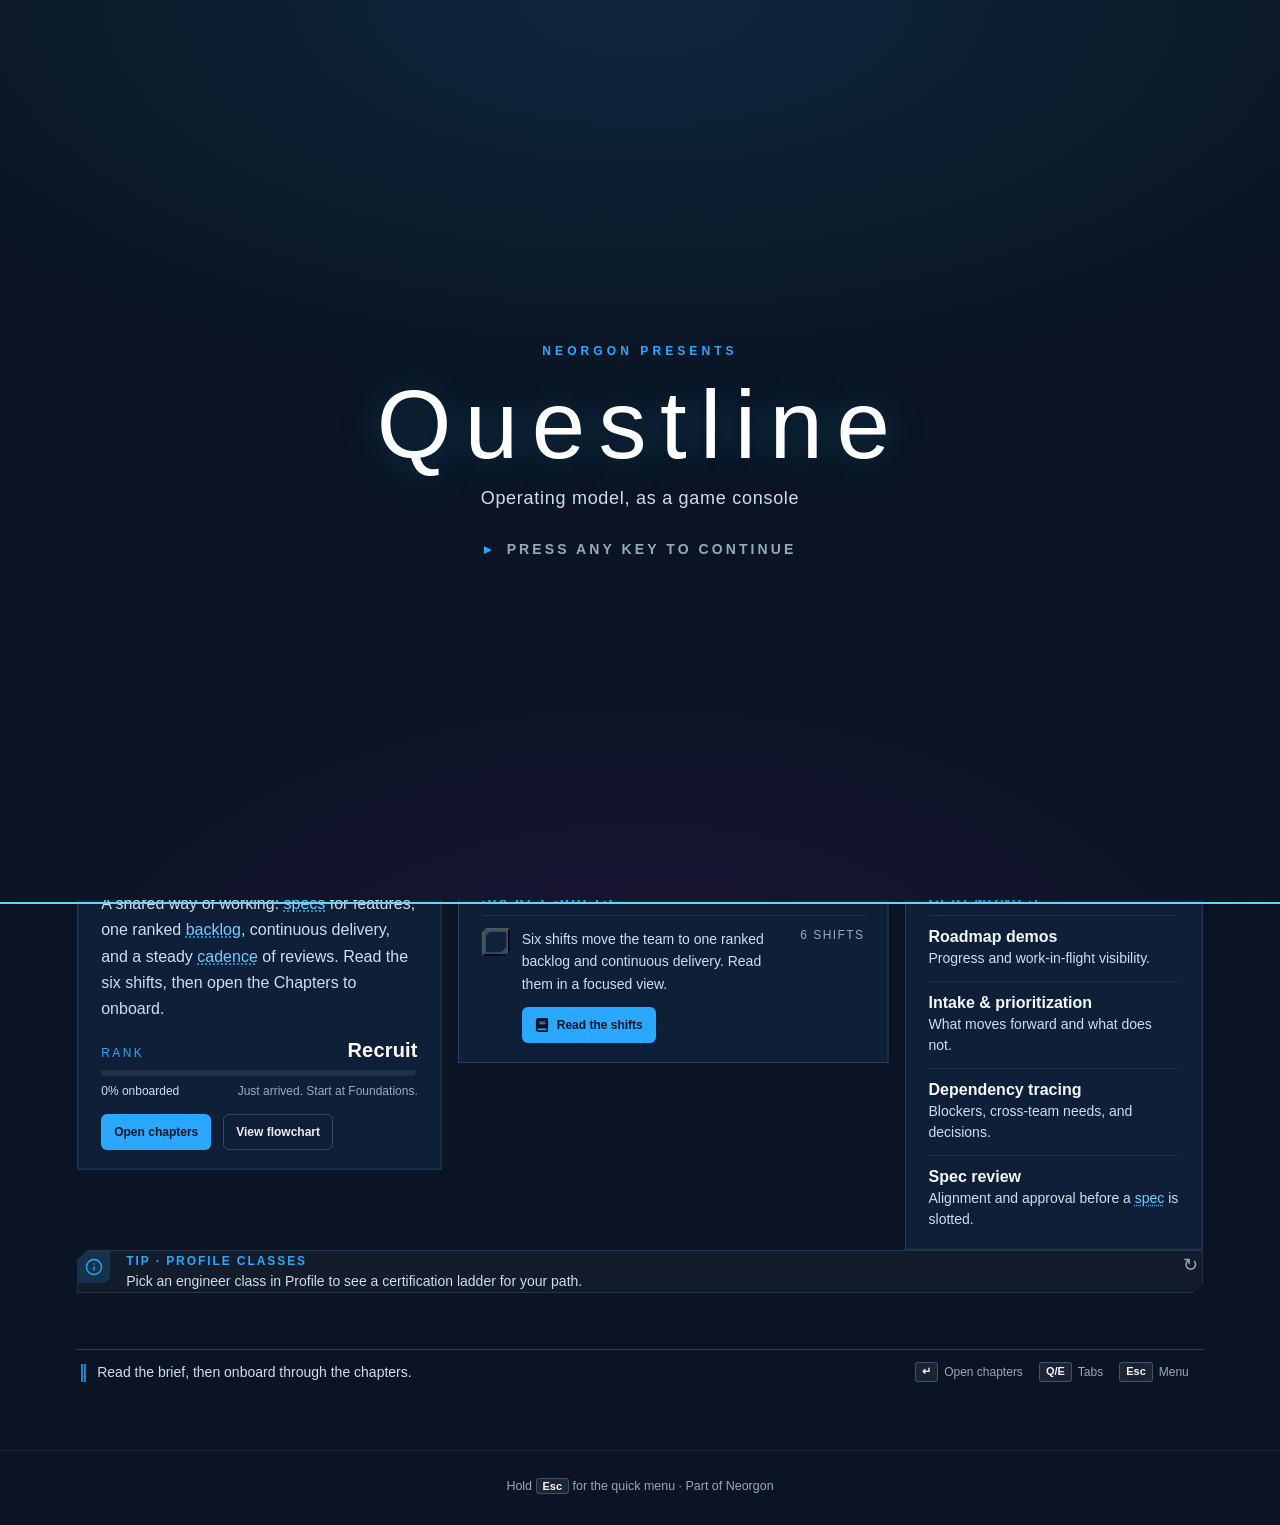
==== index.html @ 8fdf6e15 "Kimi wa ne" ====
<!DOCTYPE html>
<html lang="en">
<head>
  <meta charset="UTF-8">
  <meta name="viewport" content="width=device-width, initial-scale=1.0">
  <meta http-equiv="Content-Security-Policy" content="default-src 'self'; base-uri 'self'; form-action 'self'; frame-ancestors 'none'; script-src 'self' 'unsafe-inline' https://esm.sh cdn.jsdelivr.net cdnjs.cloudflare.com https://challenges.cloudflare.com https://www.googletagmanager.com https://www.google-analytics.com https://plausible.io; style-src 'self' 'unsafe-inline' https://fonts.googleapis.com https://pub-b597cd281a384f98a47e1f043a6c4160.r2.dev; font-src 'self' https://fonts.gstatic.com; img-src 'self' data: blob: https://*.convex.cloud https://img.clerk.com https://pub-b597cd281a384f98a47e1f043a6c4160.r2.dev https://i.ytimg.com https://yt3.ggpht.com https://www.google-analytics.com; connect-src 'self' https://*.convex.cloud https://*.clerk.accounts.dev https://*.accounts.dev https://clerk-telemetry.com https://api.clerk.com https://challenges.cloudflare.com https://*.workers.dev https://www.google-analytics.com https://www.googletagmanager.com https://plausible.io; frame-src 'self' https://challenges.cloudflare.com https://*.clerk.accounts.dev https://*.accounts.dev https://www.youtube.com https://www.youtube-nocookie.com; worker-src 'self' blob:">
  <meta name="referrer" content="strict-origin-when-cross-origin">
  <meta http-equiv="X-Content-Type-Options" content="nosniff">
  <title>Questline: Operating Model Skill Tree</title>
  <meta name="description" content="Turn a roadmap and prioritization operating model into a visual skill tree, with unlockable stages, ceremonies, and key dates">
  <meta property="og:title" content="Questline: Operating Model Skill Tree">
  <meta property="og:description" content="Learn a roadmap and prioritization operating model as a video-game skill tree you unlock stage by stage">
  <meta property="og:type" content="website">
  <meta property="og:url" content="https://questline.neorgon.com/">
  <meta property="og:site_name" content="Neorgon">
  <meta name="twitter:card" content="summary_large_image">
  <meta name="twitter:title" content="Questline: Operating Model Skill Tree">
  <meta name="twitter:description" content="Learn a roadmap and prioritization operating model as a skill tree you unlock stage by stage">
  <meta name="robots" content="index, follow">
  <link rel="canonical" href="https://questline.neorgon.com/">
  <meta property="og:locale" content="en_US">
  <meta name="theme-color" content="#0a1424">
  <meta property="og:image" content="https://questline.neorgon.com/og-preview.jpg">
  <meta property="og:image:width" content="1200">
  <meta property="og:image:height" content="630">
  <meta name="twitter:image" content="https://questline.neorgon.com/og-preview.jpg">
  <link rel="icon" type="image/x-icon" href="favicon.ico" />
  <link rel="manifest" href="manifest.json">
  <!-- Load CSS parts in parallel for faster first paint (was @import in style.css) -->
  <link rel="stylesheet" href="css/parts/base.css">
  <link rel="stylesheet" href="css/parts/components.css">
  <link rel="stylesheet" href="css/parts/flow.css">
  <link rel="stylesheet" href="css/parts/console.css">
  <link rel="stylesheet" href="css/parts/profile.css">
  <link rel="stylesheet" href="css/parts/daily.css">
  <link rel="stylesheet" href="css/parts/atlas.css">
  <!-- Preload critical JS module -->
  <link rel="modulepreload" href="js/app.js">
  <script type="application/ld+json">
  {
    "@context": "https://schema.org",
    "@type": "WebApplication",
    "name": "Questline",
    "description": "Turn a roadmap and prioritization operating model into a visual skill tree, with unlockable stages, ceremonies, and key dates",
    "url": "https://questline.neorgon.com/",
    "applicationCategory": "BusinessApplication",
    "operatingSystem": "Any",
    "offers": { "@type": "Offer", "price": "0", "priceCurrency": "USD" },
    "author": { "@type": "Organization", "name": "Neorgon", "url": "https://neorgon.com/" }
  }
  </script>
  <!-- Register Service Worker for offline capability -->
  <script>
    if ('serviceWorker' in navigator) {
      navigator.serviceWorker.register('/sw.js').catch(() => {});
    }
  </script>
</head>
<body>

  <a class="skip-link" href="#main">Skip to content</a>

  <header class="header-bar">
    <div class="header-logo">
      <a href="https://neorgon.com/" target="_blank" rel="noopener noreferrer">
        <img src="energon-classic-logo.png" class="header-logo-img" alt="Neorgon home">
      </a>
      <a href="#brief" class="header-title-link">
        <h1>Questline</h1>
        <div class="header-subtitle">Operating model, as a game console</div>
      </a>
    </div>

    <button type="button" class="header-bell" id="openDaily" aria-label="Open daily dispatch" title="Daily dispatch">
      <svg viewBox="0 0 24 24" fill="currentColor" xmlns="http://www.w3.org/2000/svg" aria-hidden="true">
        <path d="M18 16c0-4.5 0-5.5-1.5-7C15 7.5 15 6 12 6s-3 1.5-4.5 3C6 10.5 6 11.5 6 16v2h12v-2z"/>
        <path d="M10 20h4a2 2 0 1 1-4 0z"/>
      </svg>
      <span class="header-bell__dot" id="dailyBellDot" aria-hidden="true"></span>
    </button>

    <a class="header-home" href="https://neorgon.com/" title="neorgon.com" aria-label="Neorgon home">
      <svg viewBox="0 0 24 24" fill="currentColor" xmlns="http://www.w3.org/2000/svg">
        <path d="M10 20v-6h4v6h5v-8h3L12 3 2 12h3v8z"/>
      </svg>
    </a>

    <button type="button" class="header-menu" id="openQuickMenu" aria-label="Open quick menu" title="Quick menu">
      <svg viewBox="0 0 24 24" fill="currentColor" xmlns="http://www.w3.org/2000/svg">
        <path d="M3 6h18v2H3zm0 5h18v2H3zm0 5h18v2H3z"/>
      </svg>
    </button>
  </header>

  <main id="main">
    <div id="app"></div>
  </main>

  <!-- Quick menu: hold Esc, point a direction, release to activate -->
  <div id="quickmenu" class="qm" hidden aria-hidden="true" role="dialog" aria-label="Quick menu">
    <div class="qm__scrim"></div>
    <div class="qm__cross" id="quickmenuCross"></div>
    <div class="qm__hint">Hold <kbd>Esc</kbd> · point with arrows or mouse · release to jump</div>
  </div>
  <span id="quickmenuLive" class="sr-only" aria-live="assertive"></span>

  <footer class="info-footer">
    <span class="info-footer__hint">Hold <kbd>Esc</kbd> for the quick menu &middot;</span>
    Part of <a class="footer-link" href="https://neorgon.com/">Neorgon</a>
  </footer>

  <script type="module" src="js/app.js"></script>
</body>
</html>
---- css/parts/base.css ----
/* ── Reset & base ──────────────────────────────────────────── */
*, *::before, *::after { margin: 0; padding: 0; box-sizing: border-box; }

/*
 * ── Design tokens ─────────────────────────────────────────────
 *
 *  Colors
 *  bg:                 #0a1424  (deep ink-navy; see --bg below)
 *  surface-1 (cards):  rgba(255,255,255,.03)
 *  surface-2 (hover):  rgba(255,255,255,.06)
 *  border-subtle:      rgba(255,255,255,.07)
 *  border:             rgba(255,255,255,.1)
 *  border-strong:      rgba(255,255,255,.22)
 *  blue accent:        #0063e5
 *  blue accent bright: #0080ff
 *  text primary:       #f9f9f9
 *  text secondary:     #cacaca
 *  text muted:         rgba(255,255,255,.55)
 *  header gradient:    in oklch 135deg, #B015B0 0%, #3D0080 50%, #040714 100%
 *
 *  Typography scale (rem)
 *  --text-xs: 0.75    --text-sm: 0.875   --text-base: 1
 *  --text-lg: 1.125   --text-xl: 1.25    --text-2xl: 1.5
 *  font stack: 'Avenir Next', -apple-system, BlinkMacSystemFont,
 *              'Segoe UI', Roboto, Oxygen, Ubuntu, Cantarell, sans-serif
 *
 *  Spacing scale (4px grid)
 *  --space-1: 4px   --space-2: 8px   --space-3: 12px   --space-4: 16px
 *  --space-6: 24px  --space-8: 32px
 *
 *  Radii
 *  --radius-sm: 6px   --radius: 10px   --radius-lg: 15px
 *
 *  Easing
 *  --ease-snap: cubic-bezier(0.34, 1.56, 0.64, 1)  (spring/overshoot — brand
 *               logo hover ONLY; product motion uses --ease-out-quint/expo)
 *  --dur-fast: 120ms   --dur: 200ms
 *
 *  UI primitives
 *  --control-height: 44px   (touch minimum)
 *  --control-height-sm: 36px
 *  --z-sticky-header: 200   --z-modal: 400   --z-toast: 500
 */

:root {
  /* Modern Disney console — deep ink-navy base, bright azure + gold accents.
     Inspired by Epic Mickey Rebrushed menus; readable sans kept throughout. */
  --bg: #0a1424;
  --surface-1: rgba(255,255,255,.035);
  --surface-2: rgba(255,255,255,.07);
  --surface-toast: #122039;
  --border-subtle: rgba(140,190,235,.10);
  --border: rgba(140,190,235,.16);
  --border-strong: rgba(140,190,235,.30);
  --text-primary: #f3f8ff;
  --text-secondary: #cfddee;    /* lifted from #c2d3e8 for body copy */
  --text-muted: rgba(206,224,247,.72);  /* lifted from .55 — was near the AA floor */
  --accent: #2aa8ff;            /* azure */
  --accent-bright: #6fd0ff;     /* lighter azure */
  --accent-soft: rgba(42,168,255,.16);
  --accent-glow: rgba(42,168,255,.50);
  --gold: #ffce4d;
  --danger: #e11d48;
  --danger-hover: #f43f5e;
  /* Bevel size for faceted boxes. One token so the closed-corner border
     mechanism (see "Closed bevel" below) stays in sync with each clip-path. */
  --bevel: 12px;
  /* Soft, exponential page/tab transition curves — no bounce, no elastic. */
  --ease-out-quint: cubic-bezier(0.22, 1, 0.36, 1);
  --ease-out-expo: cubic-bezier(0.16, 1, 0.3, 1);
  --font: 'Avenir Next', -apple-system, BlinkMacSystemFont, 'Segoe UI', Roboto, Oxygen, Ubuntu, Cantarell, sans-serif;
  --text-xs: 0.75rem; --text-sm: 0.875rem; --text-base: 1rem;
  --text-lg: 1.125rem; --text-xl: 1.25rem; --text-2xl: 1.5rem;
  --space-1: 4px; --space-2: 8px; --space-3: 12px; --space-4: 16px;
  --space-6: 24px; --space-8: 32px;
  --radius-sm: 6px; --radius: 10px; --radius-lg: 15px;
  --ease-snap: cubic-bezier(0.34, 1.56, 0.64, 1);
  --dur-fast: 120ms; --dur: 200ms;
  --control-height: 44px;
  --control-height-sm: 36px;
  --shadow-card: 0 12px 28px rgba(15, 23, 42, 0.5);
  --shadow-modal: 0 24px 48px rgba(2, 6, 23, 0.58);
  --z-sticky-header: 200;
  --z-modal: 400;
  --z-toast: 500;
}

html { height: 100%; scroll-behavior: smooth; }
body {
  font-family: var(--font);
  background: var(--bg);
  min-height: 100%;
  color: var(--text-primary);
  display: flex; flex-direction: column;
}

body.modal-open {
  overflow: hidden;
}

main#main {
  flex: 1;
  display: flex;
  flex-direction: column;
  min-height: 0;
  width: 100%;
}

/* ── Layout ────────────────────────────────────────────────── */
/*
 * GOTCHA: body { display:flex; flex-direction:column } + margin: 0 auto
 * on a child collapses its width — always pair with width: 100%.
 *
 * GOTCHA: External images (YouTube ggpht, Gravatar, etc.) may block loading
 * when the Referer header points to localhost or an unknown origin. Fix:
 * 1. Add <meta name="referrer" content="no-referrer"> in <head> (global)
 * 2. Or add referrerpolicy="no-referrer" on each <img> tag
 */
.container {
  max-width: 900px;
  width: 100%;
  margin: 0 auto;
  padding: var(--space-6);
  flex: 1;
}

/* Vertical rhythm: use inside .container or nested regions */
.stack {
  display: flex;
  flex-direction: column;
  gap: var(--space-6);
}
.stack--tight { gap: var(--space-4); }
.stack--loose { gap: var(--space-8); }

/* Page section: title row + body (replaces “card everything” for grouping) */
.section {
  display: flex;
  flex-direction: column;
  gap: var(--space-4);
}
.section__header {
  display: flex;
  flex-wrap: wrap;
  align-items: flex-end;
  justify-content: space-between;
  gap: var(--space-4);
}
.section__titles {
  display: flex;
  flex-direction: column;
  gap: var(--space-1);
  min-width: 0;
}
.section__title {
  font-size: var(--text-xl);
  font-weight: 600;
  letter-spacing: 0.02em;
  color: var(--text-primary);
}
.section__lead {
  font-size: var(--text-sm);
  color: var(--text-muted);
  line-height: 1.45;
  max-width: 52ch;
}
.section__lead code {
  font-family: ui-monospace, SFMono-Regular, Menlo, Monaco, Consolas, "Liberation Mono", monospace;
  font-size: 0.92em;
  color: var(--text-secondary);
}
.stack > .card { margin-bottom: 0; }
.toolbar {
  display: flex;
  flex-wrap: wrap;
  align-items: center;
  gap: var(--space-2);
}

/* ── Header ────────────────────────────────────────────────── */
/* Retinted to match the Questline console: a deep ink-navy bar with an azure
   sweep and a faint violet edge (a nod to the brand magenta), so the header
   reads as part of the NieR-style game UI rather than the default magenta
   brand gradient. A 1px azure underline + dotted seam echo the console tabs. */
.header-bar {
  background:
    radial-gradient(120% 180% at 0% -40%, rgba(176,140,255,.22) 0%, transparent 55%),
    linear-gradient(135deg, #122a52 0%, #0c1c3c 48%, #070e1a 100%);
  backdrop-filter: blur(12px);
  border-bottom: 1px solid var(--accent);
  box-shadow: 0 1px 0 0 rgba(42,168,255,.25), 0 6px 22px -10px rgba(2,6,23,.7);
  padding: 0 var(--space-6);
  height: 68px;
  position: sticky;
  top: 0;
  z-index: var(--z-sticky-header);
  display: flex;
  align-items: center;
}
/* Dotted seam beneath the header — the same NieR signature as the tab divider. */
.header-bar::after {
  content: ""; position: absolute; left: 0; right: 0; bottom: -7px; height: 6px;
  background-image: radial-gradient(circle, var(--accent) 1px, transparent 1.2px);
  background-size: 16px 6px; background-position: 0 2px;
  opacity: .35; pointer-events: none;
}

/* Scroll progress indicator — thin azure line at the very top of the viewport. */
.scroll-progress {
  position: fixed; top: 0; left: 0; height: 2px; z-index: 1000;
  background: linear-gradient(90deg, var(--accent), var(--accent-bright));
  box-shadow: 0 0 8px var(--accent-glow);
  width: 0%; transition: width 0.1s linear;
}

.header-logo { display: flex; align-items: center; gap: 10px; flex-shrink: 0; }

.header-logo-img {
  height: 36px; width: auto; flex-shrink: 0;
  filter: brightness(0) invert(1);
  transition: transform 0.3s var(--ease-snap);
  display: block;
}
.header-logo-img:hover { transform: scale(1.14) rotate(-9deg); }

.header-title-link { text-decoration: none; color: inherit; }
/* The brand gradient starts bright magenta, where white text dips below AA.
   A soft dark scrim under the glyphs lifts both lines to legible at every
   gradient stop without altering the shared brand gradient itself. */
.header-logo h1 { font-size: 1.2em; font-weight: 600; color: #fff; letter-spacing: .5px;
  text-shadow: 0 1px 3px rgba(8,4,20,.6); }
.header-subtitle { font-size: .82em; color: rgba(255,255,255,.88); font-weight: 500; margin-top: 3px;
  text-shadow: 0 1px 3px rgba(8,4,20,.55); }

/* ── Nav & Auth ────────────────────────────────────────────── */
/*
 * THREE PATTERNS:
 *   A) No nav, no auth → margin-left: auto on .header-home
 *   B) Auth only       → margin-left: auto on .auth-toggle, margin-left: 8px on .header-home
 *   C) Nav + auth      → margin-left: auto on <nav>, margin-left: 5px on .header-home
 */
nav {
  display: flex;
  align-items: center;
  gap: var(--space-2);
}

.header-home {
  display: flex; align-items: center; justify-content: center;
  margin-left: auto;
  min-width: var(--control-height);
  min-height: var(--control-height);
  padding: var(--space-2);
  color: rgba(255,255,255,0.9); text-decoration: none;
  border-radius: var(--radius-sm);
  transition: color var(--dur), background var(--dur);
  flex-shrink: 0;
}
.header-home:hover { color: #fff; background: rgba(255,255,255,0.12); }
.header-home svg { width: 34px; height: 34px; display: block; }

/* Mobile-only quick-menu trigger. Hidden on wide screens; appears when the
   hold-Esc shortcut is impractical on touch/narrow viewports. */
.header-menu {
  display: none; align-items: center; justify-content: center;
  margin-left: 8px;
  min-width: var(--control-height);
  min-height: var(--control-height);
  padding: var(--space-2);
  color: rgba(255,255,255,0.9); background: transparent;
  border: 1px solid rgba(255,255,255,0.18); border-radius: var(--radius-sm);
  cursor: pointer; transition: color var(--dur), background var(--dur);
  flex-shrink: 0;
}
.header-menu:hover { color: #fff; background: rgba(255,255,255,0.12); }
.header-menu svg { width: 28px; height: 28px; display: block; }

@media (max-width: 760px) {
  .header-menu { display: inline-flex; }
  /* Prevent iOS from zooming into form fields on focus. */
  input, textarea, select, [type="search"] { font-size: 1rem; }
}

/* ── Buttons (canonical) ─────────────────────────────────────
 * Use .btn + a variant. Aliases: .nav-link = toolbar ghost; .auth-* map below.
 */
.btn {
  display: inline-flex;
  align-items: center;
  justify-content: center;
  gap: var(--space-2);
  min-height: var(--control-height);
  padding: 0 var(--space-4);
  border-radius: var(--radius-sm);
  font-family: inherit;
  font-size: var(--text-sm);
  font-weight: 600;
  line-height: 1.2;
  text-decoration: none;
  cursor: pointer;
  border: 1px solid transparent;
  background: transparent;
  color: var(--text-primary);
  transition:
    background-color var(--dur),
    color var(--dur),
    border-color var(--dur),
    box-shadow var(--dur),
    transform var(--dur-fast);
  -webkit-tap-highlight-color: transparent;
}
.btn:disabled,
.btn[aria-disabled="true"] {
  opacity: 0.45;
  cursor: not-allowed;
  pointer-events: none;
}
.btn--sm {
  min-height: var(--control-height-sm);
  padding: 0 var(--space-3);
  font-size: var(--text-xs);
}
.btn--block { width: 100%; }
.btn--icon {
  min-width: var(--control-height);
  padding: 0;
}
.btn--primary {
  background: var(--accent);
  /* Dark ink on azure clears WCAG AA (#06121f on #2aa8ff ≈ 8.5:1); white
     was 2.6:1 and failed. Same ink the active tabs/rows already use. */
  color: #06121f;
  font-weight: 700;
  border-color: transparent;
}
.btn--primary:hover { background: var(--accent-bright); }
.btn--secondary {
  background: var(--surface-2);
  color: var(--text-primary);
  border-color: var(--border-strong);
}
.btn--secondary:hover {
  background: rgba(255, 255, 255, 0.1);
}
.btn--ghost {
  background: transparent;
  color: rgba(255,255,255,0.92);
  border-color: rgba(255,255,255,0.18);
}
.btn--ghost:hover {
  background: rgba(255,255,255,0.1);
  color: #fff;
}
.btn--danger {
  background: var(--danger);
  color: #fff;
  border-color: transparent;
}
.btn--danger:hover { background: var(--danger-hover); }

/* Toolbar ghost (header nav) — same as .btn.btn--ghost.btn--sm */
.nav-link {
  display: inline-flex;
  align-items: center;
  justify-content: center;
  min-height: var(--control-height);
  padding: 0 var(--space-3);
  border: 1px solid rgba(255,255,255,0.18);
  border-radius: var(--radius-sm);
  background: transparent;
  color: rgba(255,255,255,0.92);
  cursor: pointer;
  font-family: inherit;
  font-size: var(--text-sm);
  font-weight: 600;
  transition: background-color var(--dur), color var(--dur), border-color var(--dur);
}
.nav-link:hover {
  background: rgba(255,255,255,0.1);
  color: #fff;
}

.auth-toggle {
  display: flex;
  align-items: center;
  justify-content: center;
  min-width: var(--control-height);
  min-height: var(--control-height);
  padding: 0;
  border: 1px solid rgba(255,255,255,0.18);
  border-radius: var(--radius-sm);
  background: transparent;
  color: rgba(255,255,255,0.92);
  cursor: pointer;
  font-family: inherit;
  transition: background-color var(--dur), color var(--dur), border-color var(--dur);
}
.auth-toggle:hover {
  background: rgba(255,255,255,0.1);
  color: #fff;
}
.auth-toggle svg {
  width: 22px;
  height: 22px;
  flex-shrink: 0;
  display: block;
}
.auth-toggle.logged-in { color: var(--accent); }
.auth-toggle.logged-in svg circle:nth-of-type(2) {
  fill: currentColor;
  stroke: none;
}

/* ── Sheet (inline panel under header) — not a modal ─────────
 * Use for auth, filters, compact forms. No backdrop; page scrolls.
 * For blocking overlays use .modal below.
 */
.auth-panel {
  background: rgba(255,255,255,0.02);
  border-bottom: 1px solid var(--border-subtle);
  max-height: 0;
  overflow: hidden;
  transition: max-height 0.3s ease-out;
}
.auth-panel.open { max-height: 300px; }
.auth-panel-inner {
  padding: var(--space-6);
  max-width: 400px;
  margin: 0 auto;
}
.auth-tabs {
  display: flex;
  gap: var(--space-2);
  margin-bottom: var(--space-4);
}
.auth-tab {
  flex: 1;
  min-height: var(--control-height-sm);
  padding: 0 var(--space-4);
  border: 1px solid var(--border);
  border-radius: var(--radius-sm);
  background: transparent;
  color: var(--text-muted);
  cursor: pointer;
  font-family: inherit;
  font-size: var(--text-sm);
  font-weight: 600;
  transition: background-color var(--dur), color var(--dur), border-color var(--dur);
}
.auth-tab.active {
  background: var(--surface-2);
  color: var(--text-primary);
  border-color: var(--border-strong);
}
.auth-form input {
  width: 100%;
  padding: var(--space-3) var(--space-4);
  margin-bottom: var(--space-3);
  border: 1px solid var(--border);
  border-radius: var(--radius-sm);
  background: var(--surface-1);
  color: var(--text-primary);
  font-size: var(--text-sm);
  font-family: inherit;
}
.auth-submit {
  width: 100%;
  min-height: var(--control-height);
  padding: 0 var(--space-4);
  border: none;
  border-radius: var(--radius-sm);
  background: var(--accent);
  color: #06121f;            /* dark ink on azure for WCAG AA (see .btn--primary) */
  font-family: inherit;
  font-weight: 700;
  font-size: var(--text-sm);
  cursor: pointer;
  transition: background-color var(--dur);
}
.auth-submit:hover { background: var(--accent-bright); }
#authUser {
  display: flex;
  align-items: center;
  justify-content: space-between;
  gap: var(--space-4);
}
.auth-username {
  color: var(--text-primary);
  font-weight: 600;
}
.auth-logout {
  min-height: var(--control-height-sm);
  padding: 0 var(--space-3);
  border: 1px solid var(--border);
  border-radius: var(--radius-sm);
  background: transparent;
  color: var(--text-muted);
  cursor: pointer;
  font-family: inherit;
  font-size: var(--text-sm);
  font-weight: 600;
  transition: background-color var(--dur), color var(--dur), border-color var(--dur);
}
.auth-logout:hover {
  background: var(--surface-2);
  color: var(--text-primary);
}
.auth-divider {
  height: 1px;
  background: var(--border-subtle);
}
---- css/parts/components.css ----
/* ── Modal (blocking overlay) ──────────────────────────────── */
.modal[hidden] {
  display: none !important;
}
.modal {
  position: fixed;
  inset: 0;
  z-index: var(--z-modal);
  display: flex;
  align-items: center;
  justify-content: center;
  padding: var(--space-4);
}
.modal__backdrop {
  position: absolute;
  inset: 0;
  background: rgba(2, 4, 12, 0.72);
  backdrop-filter: blur(4px);
}
.modal__dialog {
  position: relative;
  z-index: 1;
  display: flex;
  flex-direction: column;
  width: min(100%, 440px);
  max-height: min(88vh, 560px);
  overflow: hidden;
  background: var(--surface-1);
  border: 1px solid var(--border-strong);
  border-radius: var(--radius-lg);
  box-shadow: var(--shadow-modal);
  opacity: 0; transform: translateY(10px) scale(.99);
  transition: opacity .25s var(--ease-out-expo), transform .38s var(--ease-out-expo);
}
.modal.is-visible .modal__dialog,
.modal:not(.is-out) .modal__dialog { opacity: 1; transform: translateY(0) scale(1); }
.modal.is-out .modal__dialog { opacity: 0; transform: translateY(10px) scale(.99); }
.modal.is-out .modal__backdrop { opacity: 0; }
.modal__backdrop { transition: opacity .2s ease-out; }
.modal__header {
  display: flex;
  align-items: center;
  justify-content: space-between;
  gap: var(--space-4);
  padding: var(--space-4) var(--space-6);
  border-bottom: 1px solid var(--border-subtle);
}
.modal__header h2 {
  font-size: var(--text-lg);
  font-weight: 600;
  color: var(--text-primary);
}
.modal__body {
  padding: var(--space-6);
  overflow: auto;
  font-size: var(--text-sm);
  color: var(--text-secondary);
  line-height: 1.55;
}
.modal__body code {
  font-family: ui-monospace, SFMono-Regular, Menlo, Monaco, Consolas, "Liberation Mono", monospace;
  font-size: 0.9em;
  color: var(--text-primary);
}
.modal__footer {
  display: flex;
  flex-wrap: wrap;
  justify-content: flex-end;
  gap: var(--space-2);
  padding: var(--space-4) var(--space-6);
  border-top: 1px solid var(--border-subtle);
}

/* ── Reading popup (focused, calm, near-black) ──────────────── */
/* For purposeful reading of longer copy. A near-black navy panel (tinted,
   never pure black) with the azure faceted frame, so the eyes settle away
   from the busy console. Built on the closed-bevel ring (.fbevel). */
.modal--reader .modal__backdrop { background: rgba(2, 4, 12, 0.82); }
.reader {
  position: relative; z-index: 1;
  display: flex; flex-direction: column;
  width: min(680px, 92vw); max-height: min(84vh, 720px);
  /* Closed-bevel ring: rim = accent, fill = near-black navy. */
  --poly: polygon(var(--bevel) 0, 100% 0, 100% calc(100% - var(--bevel)),
    calc(100% - var(--bevel)) 100%, 0 100%, 0 var(--bevel));
  --bevel-line: var(--reader-rim, var(--accent));
  --bevel-fill: #070e1a;
  --bevel-w: 1px;
  box-shadow: var(--shadow-modal), 0 0 36px -8px var(--reader-glow, var(--accent-glow));
  opacity: 0; transform: translateY(10px) scale(.99);
  transition: opacity .3s var(--ease-out-expo), transform .42s var(--ease-out-expo);
}
.reader.is-in { opacity: 1; transform: translateY(0) scale(1); }
.modal.is-out .reader {
  opacity: 0; transform: translateY(10px) scale(.99);
  transition: opacity .2s var(--ease-out-expo), transform .3s var(--ease-out-expo);
}
.modal.is-out .reader__rule { transform: scaleX(0); transition: transform .15s ease-out; }
.reader--azure  { --reader-rim: var(--accent);  --reader-glow: var(--accent-glow); }
.reader--gold   { --reader-rim: var(--gold);     --reader-glow: rgba(255,206,77,.4); }
.reader--violet { --reader-rim: #b08cff;         --reader-glow: rgba(176,140,255,.4); }
.reader__head {
  padding: var(--space-6) var(--space-6) var(--space-4);
  text-align: center;
}
.reader__kicker {
  display: block; font-size: var(--text-xs); font-weight: 700;
  text-transform: uppercase; letter-spacing: .26em; color: var(--reader-rim, var(--accent));
}
.reader__title {
  font-size: var(--text-2xl); font-weight: 600; color: var(--text-primary);
  letter-spacing: .02em; margin-top: var(--space-2);
}
.reader__sub {
  font-size: var(--text-sm); color: var(--text-muted); margin-top: 6px;
}
.reader__rule {
  display: block; height: 1px; width: 140px; margin: var(--space-4) auto 0;
  background: var(--reader-rim, var(--accent));
  transform: scaleX(0); transform-origin: center;
  transition: transform .5s .12s var(--ease-out-expo);
}
.reader.is-in .reader__rule { transform: scaleX(1); }
.reader__body {
  padding: var(--space-2) var(--space-8) var(--space-6);
  overflow: auto;
}
.reader__sec { margin-top: var(--space-6); max-width: 68ch; margin-inline: auto; }
.reader__sec:first-child { margin-top: var(--space-2); }
.reader__h {
  font-size: var(--text-sm); font-weight: 700; letter-spacing: .08em;
  text-transform: uppercase; color: var(--reader-rim, var(--accent));
  margin-bottom: 6px;
}
.reader__p { font-size: var(--text-base); color: var(--text-secondary); line-height: 1.7; }
.reader__foot {
  display: flex; justify-content: center;
  padding: var(--space-2) var(--space-6) var(--space-6);
}
@media (prefers-reduced-motion: reduce) {
  .reader { transition: opacity .01ms; transform: none; }
  .reader__rule { transition: none; transform: scaleX(1); }
}

/* ── Boot splash (title screen) ─────────────────────────────── */
.splash {
  position: fixed; inset: 0; z-index: 700;
  display: flex; align-items: center; justify-content: center;
  background: var(--bg);
  opacity: 0; transition: opacity .26s var(--ease-out-quint);
}
.splash.is-visible { opacity: 1; }
.splash__bg {
  position: absolute; inset: 0; pointer-events: none;
  background:
    radial-gradient(120% 80% at 50% 0%, rgba(47,217,255,.10) 0%, transparent 55%),
    radial-gradient(100% 90% at 50% 120%, rgba(176,21,176,.12) 0%, transparent 60%);
}
.splash__inner {
  position: relative; text-align: center;
  transform: translateY(8px); opacity: 0;
  transition: transform .42s .06s var(--ease-out-expo), opacity .42s .06s var(--ease-out-expo);
}
.splash.is-visible .splash__inner { transform: translateY(0); opacity: 1; }
.splash__kicker {
  display: block; font-size: var(--text-xs); font-weight: 700;
  text-transform: uppercase; letter-spacing: .34em; color: var(--accent);
}
.splash__title {
  font-size: clamp(3rem, 11vw, 6rem); font-weight: 300; color: #fff;
  letter-spacing: .14em; margin: var(--space-3) 0 var(--space-2);
  text-shadow: 0 0 40px rgba(47,217,255,.25);
}
.splash__tag { font-size: var(--text-lg); color: var(--text-secondary); letter-spacing: .04em; }
.splash__prompt {
  margin-top: var(--space-8); font-size: var(--text-sm); font-weight: 600;
  text-transform: uppercase; letter-spacing: .22em; color: var(--text-muted);
  animation: splashPulse 1.8s var(--ease-out-quint) infinite;
}
.splash__caret { color: var(--accent); margin-right: 6px; }
@keyframes splashPulse { 0%, 100% { opacity: .45; } 50% { opacity: 1; } }
@media (prefers-reduced-motion: reduce) {
  .splash__prompt { animation: none; opacity: .8; }
}

/* ── First-run coach-mark ───────────────────────────────────── */
/* Shown once on first visit to teach the keyboard model + quick menu. */
.coach {
  position: fixed; inset: 0; z-index: var(--z-modal);
  display: flex; align-items: center; justify-content: center;
  padding: var(--space-4);
  opacity: 0; transition: opacity .2s ease-out;
}
.coach.is-visible { opacity: 1; }
.coach__scrim { position: absolute; inset: 0; background: rgba(2,4,12,.74); backdrop-filter: blur(4px); }
.coach__card {
  position: relative; z-index: 1; width: min(100%, 420px);
  background: var(--surface-1); border: 1px solid var(--border-strong);
  box-shadow: var(--shadow-modal); padding: var(--space-6);
  clip-path: polygon(14px 0, 100% 0, 100% calc(100% - 14px), calc(100% - 14px) 100%, 0 100%, 0 14px);
  transform: translateY(10px);
  transition: transform .24s cubic-bezier(0.25, 1, 0.5, 1); /* ease-out-quart, no overshoot */
}
.coach.is-visible .coach__card { transform: translateY(0); }
.coach__kicker {
  font-size: var(--text-xs); font-weight: 700; text-transform: uppercase;
  letter-spacing: .2em; color: var(--accent);
}
.coach__title {
  font-size: var(--text-xl); font-weight: 600; text-transform: uppercase;
  letter-spacing: .06em; margin: 6px 0 var(--space-4);
}
.coach__keys { list-style: none; display: flex; flex-direction: column; gap: var(--space-3); }
.coach__keys li {
  display: flex; align-items: center; gap: 8px;
  font-size: var(--text-sm); color: var(--text-secondary);
}
.coach__keys li span { margin-left: 4px; }
.coach__keys kbd {
  font-family: inherit; font-size: 11px; font-weight: 700; color: var(--text-primary);
  background: var(--surface-2); border: 1px solid var(--border-strong);
  border-radius: 3px; padding: 2px 7px; line-height: 1.4; white-space: nowrap;
}
.coach__keys kbd + span { color: var(--text-secondary); }
.coach__note { font-size: var(--text-xs); color: var(--text-muted); margin: var(--space-4) 0 var(--space-4); }
.coach__card .btn { width: 100%; }

/* ── Card ──────────────────────────────────────────────────── */
/*
 * GOTCHA: backdrop-filter creates a stacking context — dropdowns inside
 * a card can be clipped by a later card's stacking context. Fix by adding
 * position: relative; z-index: 10 to the card that owns the open dropdown.
 *
 * Default: static surface (no hover lift — avoids generic “dashboard demo”).
 * Use .card--interactive for raised hover + entrance motion.
 */
.card {
  background: var(--surface-1);
  border: 1px solid var(--border);
  border-radius: var(--radius-lg);
  padding: var(--space-6);
  margin-bottom: var(--space-6);
  backdrop-filter: blur(10px);
  transition: border-color var(--dur), box-shadow var(--dur);
}
.card:hover {
  border-color: var(--border-strong);
  box-shadow: 0 8px 20px rgba(15, 23, 42, 0.45);
}
.card--interactive {
  transition:
    transform var(--dur) ease-out,
    box-shadow var(--dur) ease-out,
    border-color var(--dur);
  animation: fadeIn 0.35s ease-out both;
}
.card--interactive:hover {
  transform: translateY(-3px);
  box-shadow: var(--shadow-card);
  border-color: var(--border-strong);
}
.card--enter {
  animation: fadeIn 0.35s ease-out both;
}
.card--flat:hover {
  box-shadow: none;
}

/* ── Button press feedback ─────────────────────────────────── */
button:active,
.btn:active,
.nav-link:active,
.auth-toggle:active,
.auth-tab:active,
.auth-submit:active,
.auth-logout:active {
  transform: scale(0.98);
  transition-duration: var(--dur-fast);
}

@keyframes fadeIn {
  from { opacity: 0; transform: translateY(6px); }
  to   { opacity: 1; transform: translateY(0); }
}

/* ── Micro-interactions ────────────────────────────────────── */
/* Subtle glow lift on interactive cards for a more tactile feel. */
.card:hover, .cpanel:hover, .cclass:hover {
  box-shadow: 0 8px 24px rgba(15, 23, 42, 0.5), 0 0 0 1px rgba(42,168,255,.08);
}

/* Links and interactive text get a gentler color transition. */
a, .btn, .nav-link, .ctab, .crow, .cscope, .ctag {
  transition:
    color var(--dur),
    background-color var(--dur),
    border-color var(--dur),
    box-shadow var(--dur),
    transform var(--dur-fast);
}

/* Active / pressed state for all clickable surfaces. */
.cpanel:active, .cclass:active, .ctag:active, .cscope:active {
  transform: scale(0.995);
}

/* Smooth focus ring animation for keyboard users. */
:focus-visible {
  outline: 2px solid var(--accent-bright);
  outline-offset: 2px;
  transition: outline-offset var(--dur-fast);
}

/* ── Skeleton loading ──────────────────────────────────────── */
@keyframes shimmer { to { background-position: -200% 0; } }
.skeleton {
  background: linear-gradient(90deg, var(--surface-1) 25%, var(--surface-2) 50%, var(--surface-1) 75%);
  background-size: 200% 100%;
  animation: shimmer 1.5s ease-in-out infinite;
  border-radius: var(--radius);
}

/* ── Toast ─────────────────────────────────────────────────── */
.toast {
  position: fixed;
  bottom: var(--space-6);
  right: var(--space-6);
  z-index: var(--z-toast);
  max-width: min(360px, calc(100vw - var(--space-8)));
  background: var(--surface-toast);
  border: 1px solid var(--border);
  border-radius: var(--radius);
  padding: var(--space-3) var(--space-4);
  font-size: var(--text-sm);
  color: var(--text-primary);
  box-shadow: var(--shadow-card);
  pointer-events: none;
  transform: translateY(8px);
  opacity: 0;
  transition: opacity 0.2s ease-out, transform 0.2s ease-out;
}
.toast.visible {
  opacity: 1;
  transform: translateY(0);
}
/* Action toast (e.g. post-reset Undo) needs to be clickable, so it opts
   back into pointer events and lays its message + button out in a row. */
.toast--action {
  pointer-events: auto;
  display: flex; align-items: center; gap: var(--space-4);
}
.toast__msg { flex: 1; }
.toast__action {
  flex-shrink: 0;
  background: var(--accent); color: #06121f;
  border: none; border-radius: var(--radius-sm);
  padding: 6px 14px; font-family: inherit; font-size: var(--text-xs);
  font-weight: 700; text-transform: uppercase; letter-spacing: .06em;
  cursor: pointer; transition: background var(--dur);
}
.toast__action:hover { background: var(--accent-bright); }
.toast__action:focus-visible { outline: 2px solid var(--accent-bright); outline-offset: 2px; }

/* ── Footer ────────────────────────────────────────────────── */
.info-footer {
  text-align: center;
  padding: var(--space-6) var(--space-6) 28px;
  color: var(--text-muted);
  font-size: .78em;
  line-height: 1.8;
  border-top: 1px solid var(--border-subtle);
  margin-top: var(--space-8);
}
@media (max-width: 760px) {
  .info-footer__hint { display: none; }
}
.footer-link {
  color: var(--text-muted);
  text-decoration: none;
  transition: color var(--dur);
}
.footer-link:hover,
.footer-link:focus-visible {
  color: var(--text-secondary);
  text-decoration: underline;
}

/* ── Focus styles ──────────────────────────────────────────── */
:focus-visible {
  outline: 2px solid var(--accent-bright);
  outline-offset: 2px;
}

/* Visually-hidden, still announced by screen readers. */
.sr-only {
  position: absolute; width: 1px; height: 1px;
  padding: 0; margin: -1px; overflow: hidden;
  clip: rect(0 0 0 0); clip-path: inset(50%); white-space: nowrap; border: 0;
}

/* ── Skip link ─────────────────────────────────────────────── */
.skip-link {
  position: absolute;
  top: -100%;
  left: var(--space-4);
  z-index: 1000;
  padding: var(--space-2) var(--space-4);
  background: var(--accent-bright);
  color: #000;
  font-weight: 600;
  font-size: var(--text-sm);
  border-radius: 0 0 var(--radius-sm) var(--radius-sm);
  text-decoration: none;
  transition: top var(--dur);
}
.skip-link:focus { top: 0; }

/* ── Reduced motion ────────────────────────────────────────── */
@media (prefers-reduced-motion: reduce) {
  *, *::before, *::after {
    animation-duration: 0.01ms !important;
    animation-iteration-count: 1 !important;
    transition-duration: 0.01ms !important;
  }
  .card--interactive:hover { transform: none; }
}

/* ── Responsive ────────────────────────────────────────────── */
@media (max-width: 600px) {
  .header-bar { padding: 0 var(--space-4); }
  .container { padding: var(--space-4); }
  .toast {
    left: var(--space-4);
    right: var(--space-4);
    max-width: none;
  }
  /* Prevent iOS from zooming into form fields on focus. */
  input, textarea, select, [type="search"] { font-size: 1rem; }
}

/* ── Closed bevel (faceted boxes with a stroked diagonal) ─────
 * A clip-path cut corner leaves the diagonal edge unstroked, which reads
 * as "broken / torn off". To close it with a line we paint a true beveled
 * RING: the element's own background is the rim colour (clipped to the outer
 * polygon), and an inset ::before re-fills the interior with the panel colour
 * (clipped to the same polygon, so the 1px gap traces every edge, diagonals
 * included). Direct children ride above the fill via z-index.
 *
 * Usage: add .fbevel and set --poly to the corner polygon. Override
 * --bevel-line for a state accent (cyan/green/gold) instead of a side stripe.
 */
.fbevel {
  position: relative;
  background: var(--bevel-line, var(--dbh-edge));
  clip-path: var(--poly);
}
.fbevel::before {
  content: "";
  position: absolute; inset: var(--bevel-w, 1px); z-index: 0;
  background: var(--bevel-fill, var(--dbh-panel));
  clip-path: var(--poly);
  pointer-events: none;
  transition: background var(--dur);
}
.fbevel > * { position: relative; z-index: 1; }

/* ── Today's Focus widget ────────────────────────────────────
 * A mission-style panel: strong faceted frame, left glyph, objective copy,
 * and a single action. No plain borders — the closed bevel carries the shape.
 */
.focus__card {
  --poly: polygon(16px 0, 100% 0, 100% calc(100% - 16px), calc(100% - 16px) 100%, 0 100%, 0 16px);
  --bevel-line: var(--accent);
  --bevel-fill: #0b1626;
  position: relative;
  display: grid;
  grid-template-columns: auto 1fr auto;
  gap: var(--space-5);
  align-items: center;
  margin-bottom: var(--space-6);
  padding: var(--space-6);
  box-shadow: 0 0 32px -10px var(--accent-glow), var(--shadow-card);
  animation: focusEnter 0.55s var(--ease-out-expo) both;
}
@keyframes focusEnter {
  from { opacity: 0; transform: translateY(10px) scale(0.995); }
  to   { opacity: 1; transform: translateY(0) scale(1); }
}
/* Corner notch accent (same idiom as .cpanel::after). */
.focus__card::after {
  content: ""; position: absolute; left: 0; top: 0; z-index: 2;
  width: 16px; height: 16px;
  background: linear-gradient(135deg, var(--accent) 0 2px, transparent 2px);
  filter: drop-shadow(0 0 6px var(--accent-glow));
  pointer-events: none;
}
.focus__glyph {
  display: inline-flex; align-items: center; justify-content: center;
  width: 56px; height: 56px; flex-shrink: 0;
  color: var(--accent); background: var(--accent-soft);
  clip-path: polygon(8px 0, 100% 0, 100% calc(100% - 8px), calc(100% - 8px) 100%, 0 100%, 0 8px);
}
.focus__glyph svg { filter: drop-shadow(0 0 6px var(--accent-glow)); }
.focus__main { min-width: 0; }
.focus__head {
  display: flex; align-items: center; gap: var(--space-3); margin-bottom: var(--space-2);
}
.focus__kicker {
  font-size: var(--text-xs); font-weight: 700; text-transform: uppercase;
  letter-spacing: .2em; color: var(--accent);
}
.focus__streak {
  font-size: var(--text-xs); font-weight: 700; text-transform: uppercase;
  letter-spacing: .1em; color: var(--gold);
  padding: 3px 10px; background: rgba(255,206,77,.12);
  clip-path: polygon(4px 0, 100% 0, 100% calc(100% - 4px), calc(100% - 4px) 100%, 0 100%, 0 4px);
}
.focus__title {
  font-size: var(--text-xl); font-weight: 600; color: #fff; letter-spacing: .01em;
}
.focus__blurb {
  font-size: var(--text-sm); color: var(--text-secondary); line-height: 1.6; margin-top: 4px;
}
.focus__actions {
  display: flex; flex-direction: column; align-items: flex-end; gap: var(--space-3);
  min-width: 110px;
}
.focus__dismiss {
  background: transparent; border: none; color: var(--text-muted);
  font-size: 1.25rem; line-height: 1; cursor: pointer; padding: 2px 6px;
  transition: color var(--dur), transform var(--dur-fast);
}
.focus__dismiss:hover { color: #fff; transform: scale(1.1); }
@media (max-width: 720px) {
  .focus__card { grid-template-columns: auto 1fr; }
  .focus__actions { grid-column: 1 / -1; flex-direction: row; align-items: center; justify-content: space-between; }
}

/* ── Daily tip widget ────────────────────────────────────────
 * A compact console readout with a small faceted accent. Sits quietly below
 * the main dashboard but still reads as part of the game UI.
 */
.tip__card {
  --tip-poly: polygon(10px 0, 100% 0, 100% calc(100% - 10px), calc(100% - 10px) 100%, 0 100%, 0 10px);
  position: relative;
  display: flex; align-items: flex-start; gap: var(--space-4);
  background: var(--surface-1); border: 1px solid var(--border);
  clip-path: var(--tip-poly);
  padding: var(--space-4) var(--space-5);
  margin-bottom: var(--space-6);
  animation: fadeIn 0.45s var(--ease-out-expo) both;
}
.tip__card::before {
  content: ""; position: absolute; left: 0; top: 0; z-index: 2;
  width: 10px; height: 10px;
  background: linear-gradient(135deg, var(--accent) 0 1.5px, transparent 1.5px);
  pointer-events: none;
}
.tip__icon {
  flex-shrink: 0; display: inline-flex; align-items: center; justify-content: center;
  width: 32px; height: 32px; color: var(--accent); background: var(--accent-soft);
  clip-path: polygon(5px 0, 100% 0, 100% calc(100% - 5px), calc(100% - 5px) 100%, 0 100%, 0 5px);
}
.tip__main { flex: 1; min-width: 0; }
.tip__kicker {
  font-size: var(--text-xs); font-weight: 700; text-transform: uppercase;
  letter-spacing: .16em; color: var(--accent);
}
.tip__body {
  font-size: var(--text-sm); color: var(--text-secondary); line-height: 1.55; margin-top: 2px;
}
.tip__next {
  flex-shrink: 0; background: transparent; border: none; color: var(--text-muted); cursor: pointer;
  font-size: 1.1rem; padding: 4px; transition: color var(--dur), transform var(--dur-fast);
}
.tip__next:hover { color: var(--accent); transform: rotate(90deg); }

/* ── Ambient background particles ──────────────────────────── */
.particles {
  position: fixed; inset: 0; z-index: 0; pointer-events: none; overflow: hidden;
}
.particle {
  position: absolute; border-radius: 50%;
  background: var(--accent); opacity: 0;
  animation: particleFloat linear infinite;
}
@keyframes particleFloat {
  0%   { transform: translateY(100vh) scale(0); opacity: 0; }
  10%  { opacity: 0.35; }
  90%  { opacity: 0.35; }
  100% { transform: translateY(-10vh) scale(1); opacity: 0; }
}
@media (prefers-reduced-motion: reduce) {
  .particle { animation: none; }
}
---- css/parts/flow.css ----
/* ════════════════════════════════════════════════════════════
   Questline — Detroit: Become Human style chapter flowchart
   ════════════════════════════════════════════════════════════ */

:root {
  /* One "active/lit" blue across the whole product (was a split of
     #41c4ff and #2aa8ff for the same semantic). Aliased to --accent. */
  --dbh-cyan: var(--accent);
  --dbh-cyan-soft: var(--accent-soft);
  --dbh-cyan-glow: var(--accent-glow);
  --dbh-panel: rgba(14,28,52,.88);
  --dbh-panel-2: rgba(18,34,60,.92);
  --dbh-edge: rgba(130,180,225,.28);
  --dbh-done: #58e0a8;
  /* One progress-bar fill, used by every progress widget. */
  --qprog-fill: linear-gradient(90deg, var(--accent), var(--accent-bright));
}

/* Faceted, slightly tilted background plates behind everything */
body::before {
  content: "";
  position: fixed; inset: 0; z-index: 0; pointer-events: none;
  /* Calmer two-layer wash: a faint corner glow each side, no hatching lines
     behind text (the old 115deg/25deg stripes added noise under copy). */
  background:
    radial-gradient(120% 90% at 88% -10%, rgba(47,217,255,.045) 0%, transparent 46%),
    radial-gradient(120% 90% at 8% 108%, rgba(176,21,176,.05) 0%, transparent 48%);
  /* Promote to its own GPU layer so the fixed plate is not repainted on scroll. */
  transform: translateZ(0);
  will-change: transform;
}
main#main, .header-bar { position: relative; z-index: 1; }

/* Widescreen console: fill the canvas instead of a centered 960px column. */
#app { max-width: min(1400px, 92vw); width: 100%; margin: 0 auto; padding: var(--space-6); }

/* ── Flowchart ─────────────────────────────────────────────── */
.tree { position: relative; padding: var(--space-2) 0; }
.tree__wires {
  position: absolute; inset: 0; z-index: 0;
  overflow: visible; pointer-events: none;
}
.wire { fill: none; stroke-width: 1.5; transition: stroke .15s, filter .15s, opacity .15s; }
.wire--dim { stroke: var(--dbh-edge); }
.wire--lit { stroke: var(--dbh-cyan); filter: drop-shadow(0 0 4px var(--dbh-cyan-glow)); }
.wire.is-focus { stroke: var(--dbh-cyan); filter: drop-shadow(0 0 6px var(--dbh-cyan-glow)); stroke-width: 2.2; opacity: 1 !important; }
.wire-node.wire--dim { fill: rgba(120,170,210,.5); }
.wire-node.wire--lit { fill: var(--dbh-cyan); filter: drop-shadow(0 0 4px var(--dbh-cyan-glow)); }

.tree[data-focus-branch] .wire:not(.is-focus) { opacity: .18; }
.tree[data-focus-branch] .tnode:not(.is-focus) { opacity: .35; }
.tree[data-focus-branch] .tnode.is-focus { opacity: 1; }

.tree__rows { position: relative; z-index: 1; display: flex; flex-direction: column; gap: 52px; }
.tree__row {
  display: flex; flex-wrap: wrap; justify-content: center;
  gap: var(--space-6); width: 100%;
}

/* Angular parallelogram chapter node */
.tnode {
  position: relative; display: block;
  width: 246px;
  text-decoration: none; color: var(--text-primary);
  transition: transform var(--dur) var(--ease-out-quint), filter var(--dur);
}
.tnode__inner {
  display: block; position: relative;
  /* Closed bevel: the rim colour is the box background, an inset fill re-paints
     the interior, so the sheared corners are fully stroked (not torn open). */
  --tnode-poly: polygon(14px 0, 100% 0, 100% calc(100% - 14px), calc(100% - 14px) 100%, 0 100%, 0 14px);
  --tnode-rim: var(--dbh-edge);
  background: var(--tnode-rim);
  clip-path: var(--tnode-poly);
  transition: background var(--dur), box-shadow var(--dur);
}
.tnode__inner::before {
  content: ""; position: absolute; inset: 1px; z-index: 0;
  background: var(--dbh-panel-2); clip-path: var(--tnode-poly);
  pointer-events: none;
}
.tnode__frame, .tnode__bar { position: relative; z-index: 1; }
.tnode__frame {
  position: relative; display: flex; align-items: center; justify-content: center;
  height: 92px;
  background:
    radial-gradient(120% 140% at 80% 0%, rgba(47,217,255,.10), transparent 60%),
    rgba(255,255,255,.02);
  border-bottom: 1px solid var(--dbh-edge);
  overflow: hidden;
}
.tnode__icon { color: var(--text-muted); transition: color var(--dur), filter var(--dur); }
.tnode__no {
  position: absolute; top: 8px; left: 12px;
  font-size: var(--text-xs); font-weight: 600; letter-spacing: .18em;
  color: rgba(255,255,255,.32);
  font-variant-numeric: tabular-nums;
}
.tnode__seal {
  position: absolute; top: 8px; right: 12px;
  display: inline-flex; align-items: center; justify-content: center;
  width: 22px; height: 22px; color: #04210f; background: var(--dbh-done);
  clip-path: polygon(4px 0, 100% 0, 100% calc(100% - 4px), calc(100% - 4px) 100%, 0 100%, 0 4px);
  box-shadow: 0 0 10px rgba(52,211,153,.5);
}
.tnode__bar {
  display: flex; align-items: center; justify-content: space-between; gap: var(--space-3);
  padding: 11px 14px;
}
.tnode__title {
  font-size: var(--text-base); font-weight: 600;
  letter-spacing: .01em; color: #fff;
}
.tnode__count {
  font-size: var(--text-xs); font-weight: 600; font-variant-numeric: tabular-nums;
  color: var(--dbh-cyan); letter-spacing: .08em;
}
.tnode__lock {
  display: inline-flex; align-items: center; gap: 5px;
  font-size: 10px; text-transform: uppercase; letter-spacing: .1em;
  color: var(--text-muted); text-align: right;
}
.tnode__lock svg { flex-shrink: 0; opacity: .75; }

/* Node states */
.tnode--available:hover,
.tnode--in-progress:hover,
.tnode--complete:hover { transform: translateY(-3px); }
.tnode--available:hover .tnode__inner,
.tnode--in-progress:hover .tnode__inner,
.tnode--complete:hover .tnode__inner {
  --tnode-rim: var(--dbh-cyan);
  box-shadow: 0 0 0 1px var(--dbh-cyan-soft), 0 14px 34px rgba(2,6,23,.6);
}

/* State now reads from the bevel rim colour, not a side stripe. */
.tnode--available .tnode__inner,
.tnode--in-progress .tnode__inner { --tnode-rim: var(--dbh-cyan); }
.tnode--available .tnode__icon,
.tnode--in-progress .tnode__icon {
  color: var(--dbh-cyan); filter: drop-shadow(0 0 6px var(--dbh-cyan-glow));
}

.tnode--complete .tnode__inner { --tnode-rim: var(--dbh-done); }
.tnode--complete .tnode__icon { color: var(--dbh-done); filter: drop-shadow(0 0 6px rgba(52,211,153,.5)); }
.tnode--complete .tnode__title { color: rgba(255,255,255,.82); }
.tnode--complete .tnode__count { color: var(--dbh-done); }

.tnode--locked { filter: grayscale(.6) brightness(.7); cursor: not-allowed; }
.tnode--locked .tnode__inner { --tnode-rim: rgba(120,170,210,.16); }
.tnode--locked .tnode__icon { opacity: .55; }

/* ── Chapter detail (inside the Chapters tab) ──────────────── */
.branch-progress { display: flex; align-items: center; gap: var(--space-3); }
.branch-progress__bar {
  flex: 1; height: 6px; background: rgba(255,255,255,.07); overflow: hidden;
  clip-path: polygon(0 0, 100% 0, calc(100% - 4px) 100%, 0 100%);
}
.branch-progress__bar div {
  height: 100%; width: 100%;
  background: var(--qprog-fill);
  box-shadow: 0 0 10px var(--accent-glow);
  /* Fill is full-width and scaled from the left, so the bar animates via
     transform (compositor) rather than width (layout). */
  transform-origin: left center;
  transition: transform .4s var(--ease-out-quint);
}
.branch-progress__count {
  font-size: var(--text-xs); color: var(--accent);
  font-variant-numeric: tabular-nums; white-space: nowrap; letter-spacing: .08em;
}

.skills { display: flex; flex-direction: column; gap: var(--space-3); }
.skill {
  position: relative;
  --skill-poly: polygon(10px 0, 100% 0, 100% 100%, 0 100%, 0 10px);
  --skill-rim: var(--dbh-edge);
  --skill-fill: var(--dbh-panel);
  display: flex; gap: var(--space-4); padding: var(--space-4);
  background: var(--skill-rim);
  clip-path: var(--skill-poly);
  transition: background var(--dur);
}
.skill::before {
  content: ""; position: absolute; inset: 1px; z-index: 0;
  background: var(--skill-fill); clip-path: var(--skill-poly);
  pointer-events: none; transition: background var(--dur);
}
.skill > * { position: relative; z-index: 1; }
.skill:hover { --skill-rim: var(--dbh-cyan); }
.skill--done {
  --skill-rim: var(--dbh-done);
  --skill-fill: linear-gradient(160deg, rgba(52,211,153,.08), var(--dbh-panel));
}
/* Closed-bevel ring: bg is the rim, an inset ::before re-fills the interior,
   so the faceted corners are fully stroked (a border + clip leaves the
   diagonal torn). The interior fill matches the card behind it when empty. */
.skill__check {
  --check-poly: polygon(5px 0, 100% 0, 100% calc(100% - 5px), calc(100% - 5px) 100%, 0 100%, 0 5px);
  flex-shrink: 0; width: 34px; height: 34px;
  display: inline-flex; align-items: center; justify-content: center;
  cursor: pointer; color: transparent; position: relative;
  background: var(--border-strong);
  clip-path: var(--check-poly);
  transition: background var(--dur),
    color var(--dur), box-shadow var(--dur), transform var(--dur-fast) var(--ease-out-quint);
}
.skill__check::before {
  content: ""; position: absolute; inset: 1.5px; z-index: 0;
  background: var(--dbh-panel); clip-path: var(--check-poly);
  transition: background var(--dur);
}
.skill__check > svg { position: relative; z-index: 1; }
/* Pad the hit area out to the 44px touch minimum without growing the glyph. */
.skill__check::after { content: ""; position: absolute; inset: -5px; z-index: 2; }
.skill__check:hover { background: var(--dbh-cyan); }
.skill__check:active { transform: scale(.9); }
.skill--done .skill__check {
  background: var(--dbh-done); color: #04210f;
  box-shadow: 0 0 12px rgba(52,211,153,.4);
}
.skill--done .skill__check::before { background: var(--dbh-done); }
.skill__main { flex: 1; min-width: 0; }
.skill__head { display: flex; align-items: center; gap: var(--space-3); flex-wrap: wrap; }
.skill__title { font-weight: 600; font-size: var(--text-lg); letter-spacing: .01em; }
.skill__tag {
  font-size: 10px; font-weight: 600; text-transform: uppercase; letter-spacing: .14em;
  color: var(--dbh-cyan); padding: 3px 9px; background: var(--dbh-cyan-soft);
  clip-path: polygon(4px 0, 100% 0, 100% calc(100% - 4px), calc(100% - 4px) 100%, 0 100%, 0 4px);
}
.skill__body { margin-top: 6px; color: var(--text-secondary); font-size: var(--text-base); line-height: 1.6; }
.skill__list { margin: 8px 0 0; padding: 0; list-style: none; display: flex; flex-wrap: wrap; gap: 6px; }
.skill__list li {
  font-size: var(--text-sm); color: var(--text-secondary); padding: 4px 11px;
  background: rgba(255,255,255,.05); border: 1px solid var(--dbh-edge);
}

.branch-actions { display: flex; flex-wrap: wrap; gap: var(--space-3); }

/* ── Floating map D-pad ─────────────────────────────────────── */
.flowpad {
  position: sticky;
  bottom: var(--space-4);
  z-index: 10;
  display: flex;
  flex-direction: column;
  align-items: center;
  gap: 6px;
  margin: var(--space-6) auto 0;
  width: max-content;
  padding: 10px;
  background: var(--dbh-panel-2);
  border: 1px solid var(--dbh-edge);
  border-radius: 14px;
  box-shadow: 0 12px 34px rgba(2,6,23,.55), inset 0 1px 0 rgba(255,255,255,.08);
  backdrop-filter: blur(6px);
}
.flowpad__mid { display: flex; align-items: center; gap: 6px; }
.flowpad__btn {
  width: 44px;
  height: 44px;
  display: inline-flex;
  align-items: center;
  justify-content: center;
  font-size: 18px;
  line-height: 1;
  color: var(--text-secondary);
  background: rgba(255,255,255,.06);
  border: 1px solid var(--dbh-edge);
  border-radius: 10px;
  cursor: pointer;
  transition: color .15s, background .15s, transform .08s, box-shadow .15s;
}
.flowpad__btn:hover,
.flowpad__btn:focus-visible {
  color: #fff;
  background: rgba(255,255,255,.14);
  box-shadow: 0 0 14px var(--accent-glow);
  outline: none;
}
.flowpad__btn:active { transform: scale(.94); }
.flowpad__btn--center {
  width: 52px;
  height: 52px;
  color: var(--accent-bright);
  background: rgba(47,217,255,.12);
  border-color: var(--accent);
  font-size: 22px;
}
.flowpad__btn--center:hover,
.flowpad__btn--center:focus-visible {
  background: rgba(47,217,255,.22);
  box-shadow: 0 0 18px var(--accent-glow);
}

/* ── Responsive ────────────────────────────────────────────── */
@media (max-width: 640px) {
  #app { padding: var(--space-4); }
  .tnode { width: 100%; max-width: 320px; }
  .tree__rows { gap: 40px; }
  .tree__row { gap: var(--space-4); }
  .tree__wires { display: none; }      /* stacked layout, wires would be noise */
  .flowpad {
    bottom: var(--space-3);
    padding: 8px;
    border-radius: 12px;
    gap: 4px;
  }
  .flowpad__mid { gap: 4px; }
  .flowpad__btn { width: 40px; height: 40px; font-size: 16px; border-radius: 8px; }
  .flowpad__btn--center { width: 46px; height: 46px; font-size: 18px; }
}
---- css/parts/console.css ----
/* ════════════════════════════════════════════════════════════
   Questline — NieR-style game console (Disney-modern theme)
   ════════════════════════════════════════════════════════════ */

.console {
  position: relative; z-index: 1;
  display: flex; flex-direction: column;
  gap: var(--space-4);
}

/* ── Tab bar ────────────────────────────────────────────────── */
.ctabs-wrap { display: flex; flex-direction: column; gap: var(--space-2); }
.ctabs {
  display: flex; align-items: stretch; gap: var(--space-1);
  flex-wrap: wrap;
  padding-left: var(--space-4); position: relative;
}
.ctabs__rail {
  position: absolute; left: 0; top: 2px; bottom: 6px;
  color: var(--accent); font-size: 1.1rem; line-height: 1;
  letter-spacing: -2px; opacity: .9;
}
.ctab {
  display: inline-flex; align-items: center; gap: 7px;
  padding: var(--space-2) var(--space-4);
  text-decoration: none; color: rgba(255,255,255,.82);
  background: var(--surface-1);
  border: 1px solid var(--border);
  text-transform: uppercase; letter-spacing: .08em;
  font-size: var(--text-sm); font-weight: 600;
  position: relative; z-index: 1;
  transition: background var(--dur), color var(--dur), border-color var(--dur), transform var(--dur-fast), box-shadow var(--dur);
}
.ctab:hover {
  color: #fff; background: var(--surface-2);
  box-shadow: 0 0 0 1px var(--accent-soft), 0 0 18px -4px var(--accent-glow);
}
.ctab:active { transform: translateY(1px) scale(.98); }
.ctab__icon { display: inline-flex; opacity: .9; }
.ctab--active {
  color: #06121f; background: linear-gradient(180deg, #e8f4ff 0%, #c2e6ff 100%);
  border-color: var(--accent);
  font-weight: 700; z-index: 2;
  box-shadow: inset 0 1px 0 rgba(255,255,255,.85), 0 0 18px var(--accent-glow);
}
.ctab--active::after {
  content: ""; position: absolute; bottom: -8px; left: 50%; transform: translateX(-50%);
  border-left: 6px solid transparent; border-right: 6px solid transparent; border-top: 5px solid var(--accent);
  filter: drop-shadow(0 0 4px var(--accent-glow));
  pointer-events: none;
}
.ctab--active .ctab__icon { opacity: 1; }
/* Dotted divider beneath the tabs, NieR signature */
.cdots {
  height: 12px;
  background-image: radial-gradient(circle, var(--dbh-edge) 1.1px, transparent 1.3px);
  background-size: 18px 12px; background-position: 0 4px;
  opacity: .8;
}

/* ── View entrance (strategy-UI move) ───────────────────────── */
/* Runs only on a genuine navigation (render() adds .qview-enter), never on
   in-tab cursor moves, so arrowing through a list stays still. The screen
   title leads, then the panels settle in with a short stagger, like a
   strategy map sliding its pieces into place. Exponential ease, no bounce. */
.qview-enter .cscreen-title { animation: viewLead .42s var(--ease-out-quint) both; }
/* Panels are the staggered "pieces": each settles in a beat after the last. */
.qview-enter .cpanel { animation: viewPanel .52s var(--ease-out-expo) both; }
.qview-enter .cpanel:nth-child(2) { animation-delay: .06s; }
.qview-enter .cpanel:nth-child(3) { animation-delay: .12s; }
.qview-enter .cpanel:nth-child(4) { animation-delay: .18s; }
/* Flow map + any non-panel stage body slides up as one piece. */
.qview-enter .tree,
.qview-enter .cflow__focus { animation: viewBody .5s .08s var(--ease-out-quint) both; }
@keyframes viewLead {
  from { opacity: 0; transform: translateY(-6px); }
  to   { opacity: 1; transform: translateY(0); }
}
@keyframes viewBody {
  from { opacity: 0; transform: translateY(10px); }
  to   { opacity: 1; transform: translateY(0); }
}
@keyframes viewPanel {
  from { opacity: 0; transform: translateY(14px); }
  to   { opacity: 1; transform: translateY(0); }
}

/* ── Stage ──────────────────────────────────────────────────── */
/* Grows to push the hint bar down, but never forces a tall void: content
   height drives it, with a gentle floor so short tabs still feel anchored. */
.cstage { flex: 1; min-height: 40vh; padding: var(--space-2) 2px var(--space-4); }

/* Ghosted screen title */
.cscreen-title { position: relative; margin-bottom: var(--space-6); }
.ctitle {
  font-size: clamp(1.6rem, 4vw, 2.5rem); font-weight: 300;
  text-transform: uppercase; letter-spacing: .22em; color: #fff;
  position: relative; z-index: 1; display: inline-block;
}
.ctitle__sub {
  margin-left: 10px; font-size: var(--text-sm); color: var(--accent);
  letter-spacing: .14em; text-transform: uppercase; vertical-align: middle;
}
/* True offset shadow: identical metrics to .ctitle so it sits cleanly
   behind it (was weight 700 + wider, which poked out and looked blurry). */
.ctitle__ghost {
  position: absolute; left: 0; top: 0; z-index: 0;
  font-size: clamp(1.6rem, 4vw, 2.5rem); font-weight: 300;
  text-transform: uppercase; letter-spacing: .22em;
  color: rgba(255,255,255,.06); pointer-events: none; white-space: nowrap;
  transform: translate(3px, 7px) scale(1.06); transform-origin: left center;
}

/* ── Panels ─────────────────────────────────────────────────── */
/* Faceted top-left corner is the panel identity; the cyan accent is a
   small notch at that corner, not a full-height side-stripe (which read
   as decorative and diluted the "cyan = active" signal). */
/* Closed-bevel panel: a single faceted top-left corner, fully stroked. The
   cyan identity is a small corner tick (::after), not a side-stripe. The
   bevel ring mechanism is folded in here so existing .cpanel markup needs
   no class change. */
.cpanel {
  --poly: polygon(var(--bevel) 0, 100% 0, 100% 100%, 0 100%, 0 var(--bevel));
  position: relative;
  background: var(--dbh-edge);
  clip-path: var(--poly);
  padding: var(--space-5, 20px) var(--space-6);
  box-shadow: 0 16px 38px rgba(2,6,23,.45);
  transition: transform var(--dur-fast) var(--ease-out-quint), box-shadow var(--dur);
}
.cpanel::before {
  content: ""; position: absolute; inset: 1px; z-index: 0;
  background: var(--dbh-panel); clip-path: var(--poly);
  pointer-events: none;
}
.cpanel > * { position: relative; z-index: 1; }
.cpanel::after {
  content: ""; position: absolute; left: 0; top: 0; z-index: 2;
  width: var(--bevel); height: var(--bevel);
  background: linear-gradient(135deg, var(--accent) 0 1.5px, transparent 1.5px);
  filter: drop-shadow(0 0 6px var(--accent-glow));
  pointer-events: none;
}
.cpanel__h {
  font-size: var(--text-sm); text-transform: uppercase; letter-spacing: .12em;
  color: var(--accent); margin-bottom: var(--space-3);
  padding-bottom: var(--space-2);
  border-bottom: 1px solid var(--border-subtle);
}
.clead { color: var(--text-secondary); font-size: var(--text-base); line-height: 1.65; }
.clead a { color: var(--accent-bright); }

/* ── Brief tab ──────────────────────────────────────────────── */
/* Three balanced columns on wide screens (lead · shifts · ceremonies);
   the lead no longer spans rows, which used to leave a half-empty cell. */
.cbrief {
  display: grid;
  grid-template-columns: 1.1fr 1.3fr 0.9fr;
  gap: var(--space-4); align-items: start;
}
.cbrief__cta { display: flex; flex-wrap: wrap; gap: var(--space-3); margin-top: var(--space-4); }

@media (max-width: 1080px) {
  .cbrief { grid-template-columns: 1fr 1fr; }
  .cbrief__lead { grid-column: 1 / -1; }
}

.cstat { margin-top: var(--space-4); }
.cstat__row { display: flex; align-items: baseline; justify-content: space-between; gap: var(--space-3); }
.cstat__label { font-size: var(--text-xs); text-transform: uppercase; letter-spacing: .2em; color: var(--dbh-cyan); }
.cstat__value { font-size: var(--text-xl); font-weight: 700; color: #fff; letter-spacing: .01em; }
.cstat__bar { height: 6px; margin: 8px 0; background: rgba(255,255,255,.08);
  clip-path: polygon(0 0,100% 0,calc(100% - 4px) 100%,0 100%); overflow: hidden; }
.cstat__bar div { height: 100%; width: 100%; background: var(--qprog-fill);
  box-shadow: 0 0 10px var(--accent-glow);
  transform-origin: left center; transition: transform .45s var(--ease-out-quint); }
.cstat__pct { font-size: var(--text-xs); color: var(--text-secondary); font-variant-numeric: tabular-nums; }
.cstat__blurb { font-size: var(--text-xs); color: var(--text-muted); }

/* Six key shifts collapse to one read-check + one "Read the shifts" button;
   the text lives in the focused reading popup, not inline. */
.cshiftbox { display: flex; align-items: flex-start; gap: var(--space-3); margin-top: var(--space-3); }
.cshiftbox__check {
  --sc-poly: polygon(5px 0, 100% 0, 100% calc(100% - 5px), calc(100% - 5px) 100%, 0 100%, 0 5px);
  --sc-rim: var(--border-strong);
  position: relative; flex-shrink: 0; width: 28px; height: 28px; cursor: pointer;
  display: inline-flex; align-items: center; justify-content: center;
  color: transparent; background: var(--sc-rim);
  clip-path: var(--sc-poly);
  transition: background var(--dur), color var(--dur), box-shadow var(--dur);
}
.cshiftbox__check::before {
  content: ""; position: absolute; inset: 1.5px; z-index: 0;
  background: var(--dbh-panel); clip-path: var(--sc-poly);
  transition: background var(--dur);
}
.cshiftbox__check > svg { position: relative; z-index: 1; }
.cshiftbox__check:hover { --sc-rim: var(--accent); }
.cshiftbox__check.is-read {
  --sc-rim: var(--dbh-done); background: var(--dbh-done); color: #04210f;
  box-shadow: 0 0 12px rgba(52,211,153,.4);
}
.cshiftbox__check.is-read::before { background: var(--dbh-done); }
.cshiftbox__main { flex: 1; min-width: 0; display: flex; flex-direction: column; gap: var(--space-3); align-items: flex-start; }
.cshiftbox__lead { font-size: var(--text-sm); color: var(--text-secondary); line-height: 1.6; }
.cshiftbox__state {
  flex-shrink: 0; font-size: var(--text-xs); text-transform: uppercase; letter-spacing: .12em;
  color: var(--text-muted); font-variant-numeric: tabular-nums;
}

/* ── Featured news hero (home banner) ───────────────────────── */
/* One large hero shows at a time and slow-rotates; dots jump between items.
   A big optional image sits behind the copy, with a gradient fallback. */
.bannerstrip { position: relative; margin-bottom: var(--space-6); }
.bannerstrip__stage {
  position: relative;
  height: clamp(220px, 30vw, 300px);
}
.banner {
  position: absolute; inset: 0; width: 100%; cursor: pointer; text-align: left;
  display: flex; flex-direction: column; justify-content: flex-end;
  padding: var(--space-8) var(--space-8) var(--space-6);
  font-family: inherit; color: var(--text-primary); overflow: hidden;
  /* Closed-bevel ring frame. */
  --poly: polygon(20px 0, 100% 0, 100% calc(100% - 20px), calc(100% - 20px) 100%, 0 100%, 0 20px);
  --bevel-line: var(--banner-rim, var(--accent));
  --bevel-fill: #0b1626; --bevel-w: 1px;
  opacity: 0; pointer-events: none;
  transition: opacity .55s var(--ease-out-quint);
}
.banner.is-active { opacity: 1; pointer-events: auto; }
/* Gradient fallback backdrop: a wash plus an oversized ghosted glyph. */
.banner__bg {
  position: absolute; inset: 1px; z-index: 0; pointer-events: none;
  clip-path: var(--poly);
  display: flex; align-items: center; justify-content: flex-end;
  padding-right: 4%;
  color: var(--banner-rim, var(--accent));
  background:
    radial-gradient(130% 150% at 82% -20%, var(--banner-wash, var(--accent-soft)) 0%, transparent 58%),
    radial-gradient(120% 140% at 0% 130%, rgba(7,14,26,.7) 0%, transparent 62%),
    linear-gradient(180deg, #0d1a30 0%, #0b1626 100%);
}
.banner__bg svg {
  opacity: .14; filter: drop-shadow(0 0 18px var(--banner-glow, var(--accent-glow)));
  transform: translateY(-4%);
}
/* Real image backdrop. */
.banner__img {
  position: absolute; inset: 1px; z-index: 0; pointer-events: none;
  clip-path: var(--poly);
  background-size: cover; background-position: center;
}
/* Scrim lifts the copy off either backdrop for AA contrast. */
.banner__scrim {
  position: absolute; inset: 1px; z-index: 1; pointer-events: none;
  clip-path: var(--poly);
  background: linear-gradient(90deg, rgba(5,10,20,.9) 0%, rgba(5,10,20,.6) 45%, rgba(5,10,20,.15) 100%);
}
.banner__body { position: relative; z-index: 2; max-width: 60ch; display: flex; flex-direction: column; gap: 6px; }
.banner__topline { display: flex; align-items: center; gap: var(--space-3); flex-wrap: wrap; }
.banner__kicker {
  font-size: var(--text-xs); font-weight: 700; text-transform: uppercase; letter-spacing: .24em;
  color: var(--banner-rim, var(--accent));
}
/* Gacha-style live countdown badge. Warms from accent → gold as the deadline
   nears, and pulses in the final day. */
.banner__timer {
  display: inline-flex; align-items: center; gap: 5px;
  font-size: 11px; font-weight: 700; letter-spacing: .08em; font-variant-numeric: tabular-nums;
  text-transform: uppercase; color: var(--banner-rim, var(--accent));
  padding: 3px 9px; background: rgba(5,10,20,.55);
  border: 1px solid var(--banner-rim, var(--accent));
  clip-path: polygon(5px 0, 100% 0, 100% calc(100% - 5px), calc(100% - 5px) 100%, 0 100%, 0 5px);
}
.banner__timer svg { width: 13px; height: 13px; }
.banner__timer--soon { color: var(--gold); border-color: var(--gold); }
.banner__timer--over { color: var(--text-muted); border-color: var(--border-strong); }
@media (prefers-reduced-motion: no-preference) {
  .banner__timer--soon { animation: timerPulse 1.8s ease-in-out infinite; }
}
@keyframes timerPulse {
  0%, 100% { box-shadow: 0 0 0 0 rgba(255,206,77,0); }
  50% { box-shadow: 0 0 12px -2px rgba(255,206,77,.6); }
}
.banner__title {
  font-size: clamp(1.5rem, 3.4vw, 2.2rem); font-weight: 700; letter-spacing: .01em;
  color: #fff; line-height: 1.1; text-shadow: 0 2px 18px rgba(2,6,23,.6);
}
.banner__blurb { font-size: var(--text-base); color: var(--text-secondary); line-height: 1.55; }
.banner__foot { display: flex; align-items: center; gap: var(--space-4); margin-top: 6px; }
.banner__date {
  font-size: var(--text-xs); color: var(--text-muted); font-variant-numeric: tabular-nums;
  text-transform: uppercase; letter-spacing: .1em;
}
.banner__cta {
  display: inline-flex; align-items: center; gap: 6px;
  font-size: var(--text-sm); font-weight: 700; text-transform: uppercase; letter-spacing: .08em;
  color: var(--banner-rim, var(--accent));
}
.banner:hover .banner__cta, .banner:focus-visible .banner__cta { color: #fff; }
.banner:hover, .banner:focus-visible {
  box-shadow: inset 0 0 0 1px var(--banner-rim, var(--accent)),
    0 16px 38px rgba(2,6,23,.5), 0 0 32px -6px var(--banner-glow, var(--accent-glow));
}
.banner--azure  { --banner-rim: var(--accent); --banner-glow: var(--accent-glow); --banner-wash: var(--accent-soft); }
.banner--gold   { --banner-rim: var(--gold);    --banner-glow: rgba(255,206,77,.4);  --banner-wash: rgba(255,206,77,.16); }
.banner--violet { --banner-rim: #b08cff;        --banner-glow: rgba(176,140,255,.4); --banner-wash: rgba(176,140,255,.18); }
.banner__dots {
  display: flex; gap: 8px; justify-content: center; align-items: center;
  margin-top: var(--space-3);
}
.banner__dot {
  width: 26px; height: 4px; cursor: pointer; padding: 16px 4px; border: none;
  background: var(--border-strong); background-clip: content-box;
  transition: background var(--dur);
}
.banner__dot.is-active { background: var(--accent); box-shadow: 0 0 8px var(--accent-glow); }
.banner__dot:hover { background: var(--accent-bright); }
.banner__pause {
  display: inline-flex; align-items: center; justify-content: center;
  width: 32px; height: 32px; padding: 0; margin-left: 2px;
  color: var(--text-muted); background: transparent; border: 1px solid var(--border-strong);
  border-radius: var(--radius-sm); cursor: pointer; font-size: var(--text-sm);
  transition: color var(--dur), background var(--dur), border-color var(--dur);
}
.banner__pause:hover { color: #fff; background: var(--surface-2); border-color: var(--accent); }
@media (max-width: 640px) {
  .bannerstrip__stage { height: auto; min-height: 240px; }
  .banner { position: relative; }
  .banner:not(.is-active) { display: none; }
  .banner__scrim { background: linear-gradient(180deg, rgba(5,10,20,.5) 0%, rgba(5,10,20,.85) 100%); }
}
@media (prefers-reduced-motion: reduce) {
  .banner { transition: opacity .01ms; }
}

.cminis { list-style: none; display: flex; flex-direction: column; }
.cmini { display: flex; flex-direction: column; gap: 2px;
  padding: var(--space-3) 0; border-bottom: 1px solid var(--border-subtle); }
.cmini:last-child { border-bottom: none; padding-bottom: 0; }
.cmini:first-child { padding-top: 0; }
.cmini__t { font-weight: 600; font-size: var(--text-base); }
.cmini__b { font-size: var(--text-sm); color: var(--text-secondary); line-height: 1.5; }

/* ── Master / detail (Chapters, Intel) ──────────────────────── */
.cmaster { display: grid; grid-template-columns: minmax(260px, 22%) 1fr; gap: var(--space-4); align-items: start; }
.clist { padding: var(--space-3); display: flex; flex-direction: column; gap: 2px; }
.clist__head {
  font-size: var(--text-xs); text-transform: uppercase; letter-spacing: .18em;
  color: var(--text-muted); padding: 6px 10px 10px;
}
.crow {
  display: flex; align-items: center; gap: 10px;
  width: 100%; padding: 10px 12px;
  background: transparent; border: none; cursor: pointer;
  color: var(--text-secondary); text-align: left;
  font-family: inherit; font-size: var(--text-sm);
  position: relative; transition: background var(--dur), color var(--dur);
}
.crow:hover { background: var(--surface-2); color: #fff; }
.crow--active { background: var(--text-primary); color: #06121f; font-weight: 700; }
.crow__no { font-size: var(--text-xs); font-variant-numeric: tabular-nums; opacity: .7; min-width: 20px; }
.crow__name { flex: 1; letter-spacing: .01em; }
.crow__meta { font-size: var(--text-xs); font-variant-numeric: tabular-nums; display: inline-flex; align-items: center; opacity: .8; }
.crow__kind { text-transform: uppercase; letter-spacing: .1em; font-size: 10px; }
.crow--complete .crow__name { opacity: .7; }
.crow--locked { opacity: .5; }
.crow--locked:hover { background: transparent; cursor: default; }

/* Glossary search box atop the Intel master list. */
.cintel__search {
  position: relative; display: flex; align-items: center;
  margin-bottom: var(--space-2);
}
.cintel__search-icon {
  position: absolute; left: 10px; display: inline-flex; color: var(--text-muted);
  pointer-events: none;
}
.cintel__search-input {
  width: 100%; font-family: inherit; font-size: var(--text-sm);
  color: var(--text-primary); background: var(--surface-1);
  border: 1px solid var(--dbh-edge); padding: 9px 12px 9px 34px;
  clip-path: polygon(6px 0, 100% 0, 100% calc(100% - 6px), calc(100% - 6px) 100%, 0 100%, 0 6px);
  transition: border-color var(--dur), background var(--dur);
}
.cintel__search-input::placeholder { color: var(--text-muted); }
.cintel__search-input:focus {
  outline: none; border-color: var(--accent); background: var(--surface-2);
}
.cintel__search-input::-webkit-search-cancel-button { -webkit-appearance: none; appearance: none; }
.clist__rows { display: flex; flex-direction: column; gap: 2px; overflow-y: auto; max-height: 60vh; }
.clist__empty { padding: 12px 10px; font-size: var(--text-sm); color: var(--text-muted); }

/* Glossary scope chips (All · Basics · Company · Operating Model). */
.cscopes { display: flex; flex-wrap: wrap; gap: 6px; margin-bottom: var(--space-3); }
.cscope {
  font-family: inherit; font-size: 10px; font-weight: 700; text-transform: uppercase;
  letter-spacing: .1em; color: var(--text-muted); cursor: pointer;
  padding: 5px 10px; background: var(--surface-1); border: 1px solid var(--dbh-edge);
  clip-path: polygon(5px 0, 100% 0, 100% calc(100% - 5px), calc(100% - 5px) 100%, 0 100%, 0 5px);
  transition: background var(--dur), color var(--dur), border-color var(--dur);
}
.cscope:hover { color: #fff; border-color: var(--accent); }
.cscope.is-active { background: var(--accent); color: #06121f; border-color: var(--accent); }

/* Master-list head with an inline add button (Playbooks). */
.clist__head--row { display: flex; align-items: center; justify-content: space-between; }
.clist__add {
  display: inline-flex; align-items: center; justify-content: center;
  width: 26px; height: 26px; flex-shrink: 0; cursor: pointer;
  color: var(--accent); background: var(--surface-1); border: 1px solid var(--dbh-edge);
  clip-path: polygon(5px 0, 100% 0, 100% calc(100% - 5px), calc(100% - 5px) 100%, 0 100%, 0 5px);
  transition: background var(--dur), color var(--dur), border-color var(--dur);
}
.clist__add:hover { background: var(--accent); color: #06121f; border-color: var(--accent); }
.crow__pbicon { display: inline-flex; color: var(--accent); opacity: .85; }
.crow--active .crow__pbicon { color: #06121f; opacity: 1; }

.cdetail { min-height: 320px; }
.cdetail--fill, .cintel { display: flex; flex-direction: column; }
.cdetail__head { display: flex; align-items: flex-start; gap: var(--space-4); margin-bottom: var(--space-4); }
.cdetail__head--intel { align-items: center; gap: var(--space-3); }
.cdetail__no {
  font-size: var(--text-xl); font-weight: 700; color: var(--dbh-cyan);
  font-variant-numeric: tabular-nums; line-height: 1;
}
.cdetail__title { font-size: var(--text-2xl); font-weight: 600; letter-spacing: 0; }
.cdetail__summary { font-size: var(--text-base); color: var(--text-secondary); margin-top: 6px; line-height: 1.55; }
.cintel__body { font-size: var(--text-lg); color: var(--text-secondary); line-height: 1.7; max-width: 66ch; }
/* Related-terms + source-chapter rails fill the otherwise-empty detail panel. */
.cintel__rails {
  margin-top: auto; padding-top: var(--space-5, 20px);
  display: flex; flex-wrap: wrap; gap: var(--space-8);
  border-top: 1px solid var(--border-subtle);
}
.cintel__rail-h {
  font-size: var(--text-xs); text-transform: uppercase; letter-spacing: .18em;
  color: var(--text-muted); margin-bottom: var(--space-3);
}
.ctags { display: flex; flex-wrap: wrap; gap: var(--space-2); }
.ctag {
  display: inline-flex; align-items: center; gap: 6px;
  padding: 6px 12px; font-family: inherit; font-size: var(--text-xs);
  font-weight: 600; text-transform: uppercase; letter-spacing: .08em;
  color: var(--text-secondary); text-decoration: none; cursor: pointer;
  background: var(--surface-1); border: 1px solid var(--dbh-edge);
  clip-path: polygon(6px 0, 100% 0, 100% calc(100% - 6px), calc(100% - 6px) 100%, 0 100%, 0 6px);
  transition: background var(--dur), color var(--dur), border-color var(--dur);
}
.ctag:hover { background: var(--surface-2); color: #fff; border-color: var(--accent); }
.ctag--chapter { color: var(--accent); }
.ctag--locked { opacity: .5; }
/* Inline link inside a locked detail stub (e.g. "Clear Define the Work"). */
.cdetail__locked .ilink { color: var(--accent-bright); text-decoration: none; border-bottom: 1px solid currentColor; }
.cdetail__locked .ilink:hover { color: #fff; }

/* ── Flow tab rank panel ────────────────────────────────────── */
.cflow__rank { margin-bottom: var(--space-6); }

/* ── Flow: reveal-as-you-go full map ────────────────────────── */
/* Newly revealed nodes ease in (a chapter you just unlocked rising out of
   the fog). Applied to every visible node on a navigation render; in-tab
   cursor moves strip .qview-enter so it does not replay on each arrow. */
.qview-enter .tnode { animation: nodeReveal .5s var(--ease-out-expo) both; }
.qview-enter .tree__row:nth-child(2) .tnode { animation-delay: .05s; }
.qview-enter .tree__row:nth-child(3) .tnode { animation-delay: .1s; }
.qview-enter .tree__row:nth-child(4) .tnode { animation-delay: .15s; }
.qview-enter .tree__row:nth-child(5) .tnode { animation-delay: .2s; }
@keyframes nodeReveal {
  from { opacity: 0; transform: translateY(12px) scale(.96); }
  to   { opacity: 1; transform: translateY(0) scale(1); }
}
.tree__fog {
  margin-top: var(--space-6); text-align: center;
  font-size: var(--text-sm); color: var(--text-muted); line-height: 1.5;
}
/* Inline accent link-button inside the fog note (flips the full-map view). */
.tree__fogbtn {
  background: none; border: none; padding: 0; cursor: pointer;
  font: inherit; color: var(--accent);
  text-decoration: underline; text-underline-offset: 3px;
  text-decoration-color: rgba(42, 168, 255, .4);
  transition: color var(--dur), text-decoration-color var(--dur);
}
.tree__fogbtn:hover, .tree__fogbtn:focus-visible {
  color: var(--accent-bright); text-decoration-color: var(--accent-bright);
}

/* ── Flow: focus map (local plan around one chapter) ────────── */
.cflow__focus { display: flex; flex-direction: column; gap: var(--space-6); }
.cflow__focusbar { align-items: center; }
.cflow__focuscount {
  margin-left: auto; font-size: var(--text-sm); color: var(--accent);
  font-variant-numeric: tabular-nums; letter-spacing: .04em;
}
.cflow__plan {
  display: flex; flex-direction: column; align-items: center; gap: var(--space-3);
}
.cflow__plan .tree__row { gap: var(--space-4); }
/* The focused chapter is the largest piece; neighbours sit a touch smaller
   and dimmer so the eye lands on the focus first. */
.cflow__plan .tree__row--parents .tnode,
.cflow__plan .tree__row--children .tnode { width: 210px; opacity: .9; }
.cflow__plan .tree__row--focus .tnode { width: 280px; }
.cflow__plan .tree__row--focus .tnode__frame { height: 104px; }
.cflow__relh {
  font-size: var(--text-xs); text-transform: uppercase; letter-spacing: .16em;
  color: var(--text-muted); text-align: center;
}
.cflow__link { color: var(--dbh-edge); display: flex; justify-content: center; }
.cflow__link svg { transform: rotate(90deg); opacity: .6; }
.cflow__terminal { font-size: var(--text-sm); color: var(--text-muted); text-align: center; }
.cflow__detail { margin-top: var(--space-2); }
.cflow__locked { text-align: center; padding: var(--space-6) var(--space-4); color: var(--text-muted); }
.cflow__locked p { font-size: var(--text-base); max-width: 40ch; margin: var(--space-2) auto 0; line-height: 1.55; }

/* Inline skills checklist in the focus detail panel (read-only preview; the
   real toggles live in Chapters, reachable via the focus bar button). */
.cflow__skills { list-style: none; margin-top: var(--space-4); display: flex; flex-direction: column; gap: var(--space-2); }
.cflow__skill {
  display: flex; align-items: center; gap: var(--space-3);
  padding: var(--space-2) var(--space-3); background: var(--surface-1);
  border: 1px solid var(--border-subtle);
}
.cflow__skill-check {
  flex-shrink: 0; width: 20px; height: 20px; display: inline-flex;
  align-items: center; justify-content: center; color: #04210f;
  border: 1.5px solid var(--border-strong); background: transparent;
}
.cflow__skill.is-done .cflow__skill-check { background: var(--dbh-done); border-color: var(--dbh-done); }
.cflow__skill-name { flex: 1; font-size: var(--text-base); color: var(--text-secondary); }
.cflow__skill.is-done .cflow__skill-name { color: var(--text-primary); }
.cflow__skill-tag {
  flex-shrink: 0; font-size: 10px; font-weight: 600; text-transform: uppercase;
  letter-spacing: .1em; color: var(--accent);
}
.cdetail__locked { text-align: center; padding: var(--space-8) var(--space-4); color: var(--text-muted); }
.cdetail__lockicon { color: var(--text-muted); display: inline-flex; margin-bottom: var(--space-3); }
.cdetail__locked h3 { color: var(--text-secondary); letter-spacing: .01em; margin-bottom: 8px; font-size: var(--text-xl); }
.cdetail__locked p { font-size: var(--text-base); max-width: 42ch; margin: 0 auto; line-height: 1.55; }

/* ── Priority tab ───────────────────────────────────────────── */
.cpriority { display: flex; flex-direction: column; gap: var(--space-4); }
.cbands { display: grid; grid-template-columns: 1fr 1fr; gap: var(--space-4); }
.cband {
  position: relative; padding: var(--space-4);
  --cband-poly: polygon(10px 0,100% 0,100% 100%,0 100%,0 10px);
  --cband-rim: var(--dbh-edge);
  background: var(--cband-rim); clip-path: var(--cband-poly);
}
.cband::before {
  content: ""; position: absolute; inset: 1px; z-index: 0;
  /* Opaque panel fill (not the near-transparent --surface-1) so the accent
     rim stays a 1px edge instead of bleeding through as a solid block — keeps
     the band text on dark navy and AA-legible, like every other faceted panel. */
  background: var(--dbh-panel); clip-path: var(--cband-poly); pointer-events: none;
}
.cband > * { position: relative; z-index: 1; }
.cband--active { --cband-rim: var(--accent); }
.cband--backlog { --cband-rim: var(--text-muted); opacity: .92; }
.cband__range { font-size: var(--text-xs); font-weight: 700; letter-spacing: .1em; color: var(--dbh-cyan); }
.cband__label { font-size: var(--text-lg); font-weight: 700; letter-spacing: .01em; margin: 2px 0 6px; }
.cband__blurb { font-size: var(--text-sm); color: var(--text-secondary); line-height: 1.55; }

.cinits { display: flex; flex-direction: column; }
.cinit { display: flex; gap: var(--space-3); padding: var(--space-3) 0;
  border-bottom: 1px solid var(--border-subtle); }
.cinit:last-child { border-bottom: none; padding-bottom: 0; }
.cinit:first-child { padding-top: 0; }
.cinit__rank { font-size: var(--text-lg); font-weight: 700; color: var(--accent); min-width: 24px;
  font-variant-numeric: tabular-nums; }
.cinit__title { font-weight: 600; letter-spacing: .01em; font-size: var(--text-base); }
.cinit__note { font-size: var(--text-sm); color: var(--text-secondary); margin-top: 3px; line-height: 1.5; }

.cladder { list-style: none; display: flex; flex-direction: column; }
.cladder__row { display: grid; grid-template-columns: 56px 130px 1fr; align-items: baseline; gap: var(--space-3);
  padding: 9px 10px; border-bottom: 1px solid var(--border-subtle); opacity: .5;
  position: relative; }
.cladder__row.is-reached { opacity: .85; }
/* Current rank: a full hairline frame + tint and a leading marker, not a
   side-stripe. The ◆ marker carries the "you are here" signal. */
.cladder__row.is-current {
  background: linear-gradient(90deg, var(--accent-soft), transparent 60%);
  border: 1px solid var(--accent); border-bottom-color: var(--accent);
  opacity: 1;
}
.cladder__row.is-current .cladder__at::before { content: "◆ "; color: var(--accent); }
.cladder__row.is-current::before {
  content: ""; position: absolute; left: 0; top: 0; bottom: 0; width: 2px;
  background: var(--accent); box-shadow: 0 0 10px var(--accent-glow);
}
.cladder__at { font-size: var(--text-xs); color: var(--dbh-cyan); font-variant-numeric: tabular-nums; }
.cladder__name { font-weight: 700; letter-spacing: .02em; font-size: var(--text-lg); }
.cladder__row.is-current .cladder__name { color: #fff; }
.cladder__blurb { font-size: var(--text-sm); color: var(--text-secondary); line-height: 1.5; }

/* ── System tab ─────────────────────────────────────────────── */
.csystem { display: grid; grid-template-columns: 1fr 1fr; gap: var(--space-4); align-items: start; }
.cabout { list-style: none; margin-top: var(--space-3); }
.cabout li { display: flex; justify-content: space-between; gap: var(--space-4);
  padding: 8px 0; border-bottom: 1px solid var(--border-subtle); font-size: var(--text-sm); }
.cabout li span:first-child { color: var(--text-muted); text-transform: uppercase; letter-spacing: .1em; font-size: var(--text-xs); }
.cabout li span:last-child { color: var(--text-secondary); }

/* Settings rows (e.g. the title-screen toggle) reuse .cabout layout. */
.csettings li { align-items: center; }

/* Toggle switch (role=switch). No layout-property animation: the thumb
   slides via transform. */
.ctoggle {
  display: inline-flex; align-items: center; gap: var(--space-3);
  background: none; border: none; cursor: pointer; font-family: inherit; padding: 0;
}
.ctoggle__track {
  position: relative; width: 40px; height: 22px; flex-shrink: 0;
  background: var(--surface-2); border: 1px solid var(--border-strong);
  border-radius: 999px; transition: background var(--dur), border-color var(--dur);
}
.ctoggle__thumb {
  position: absolute; top: 2px; left: 2px; width: 16px; height: 16px;
  background: var(--text-muted); border-radius: 50%;
  transition: transform var(--dur) var(--ease-out-quint), background var(--dur);
}
.ctoggle.is-on .ctoggle__track { background: var(--accent-soft); border-color: var(--accent); }
.ctoggle.is-on .ctoggle__thumb { transform: translateX(18px); background: var(--accent); }
.ctoggle__state { font-size: var(--text-sm); color: var(--text-secondary); }

/* Quiet, low-contrast destructive link — deliberately not a loud red button.
   It only warms to danger on hover/focus, so a reset is a considered act. */
.csys__danger { margin-top: var(--space-6); }
.clink-danger {
  background: none; border: none; padding: 2px 0; cursor: pointer;
  font-family: inherit; font-size: var(--text-sm); color: var(--text-muted);
  text-decoration: underline; text-underline-offset: 3px;
  text-decoration-color: var(--border-strong);
  transition: color var(--dur), text-decoration-color var(--dur);
}
.clink-danger:hover, .clink-danger:focus-visible {
  color: var(--danger-hover); text-decoration-color: var(--danger-hover);
}

/* Red danger vignette: corner-anchored glow that creeps in behind the reset
   confirm dialog, then fades out on close. Sits above content, below modal. */
.danger-vignette {
  position: fixed; inset: 0; z-index: 380; pointer-events: none;
  opacity: 0; transition: opacity .42s var(--ease-out-quint);
  background:
    radial-gradient(60% 60% at 0% 0%, rgba(225,29,72,.42) 0%, transparent 60%),
    radial-gradient(60% 60% at 100% 0%, rgba(225,29,72,.42) 0%, transparent 60%),
    radial-gradient(60% 60% at 0% 100%, rgba(225,29,72,.42) 0%, transparent 60%),
    radial-gradient(60% 60% at 100% 100%, rgba(225,29,72,.42) 0%, transparent 60%);
}
.danger-vignette.is-on { opacity: 1; }
@media (prefers-reduced-motion: reduce) {
  .danger-vignette { transition-duration: .01ms; }
}

/* ── Bottom hint bar ────────────────────────────────────────── */
.cbar {
  display: flex; align-items: center; gap: var(--space-4);
  padding: 12px 16px 12px 22px; position: relative;
  border-top: 1px solid var(--dbh-edge);
}
.cbar__rail { position: absolute; left: 4px; color: var(--dbh-cyan); font-size: 1.1rem; letter-spacing: -2px; }
.cbar__msg { font-size: var(--text-sm); color: var(--text-secondary); }
.cbar__hints { margin-left: auto; display: flex; gap: var(--space-4); flex-wrap: wrap; }
.chint { font-size: var(--text-xs); color: var(--text-muted); display: inline-flex; align-items: center; gap: 6px; }
.chint kbd, .info-footer kbd, .qm__hint kbd {
  font-family: inherit; font-size: 11px; font-weight: 700; color: var(--text-primary);
  background: var(--surface-2); border: 1px solid var(--border-strong);
  border-radius: 3px; padding: 1px 6px; line-height: 1.4;
}

/* ── Easter egg: the kiwi ───────────────────────────────────── */
/* A faint glyph tucked in the System panel; click it and a kiwi runs. */
.cegg {
  display: inline-flex; margin-top: var(--space-4); padding: 4px;
  background: transparent; border: none; cursor: pointer;
  color: var(--text-muted); opacity: .35;
  transition: opacity var(--dur), color var(--dur), transform var(--dur) var(--ease-out-quint);
}
.cegg:hover { opacity: 1; color: var(--accent); transform: rotate(-8deg) scale(1.1); }

.kiwi-run {
  position: fixed; bottom: 18px; left: -60px; z-index: var(--z-toast);
  color: var(--gold); pointer-events: none;
  filter: drop-shadow(0 0 8px rgba(255,206,77,.5));
  animation: kiwiRun 2.8s cubic-bezier(0.45, 0, 0.55, 1) forwards;
}
@keyframes kiwiRun {
  0%   { transform: translateX(0) scaleX(1) rotate(0); }
  10%  { transform: translateX(8vw) scaleX(1) rotate(-6deg); }
  50%  { transform: translateX(50vw) translateY(-10px) rotate(4deg); }
  90%  { transform: translateX(96vw) scaleX(1) rotate(-6deg); }
  100% { transform: translateX(112vw) scaleX(1) rotate(0); }
}
@media (prefers-reduced-motion: reduce) {
  .kiwi-run { animation-duration: .8s; }
}

/* ── Quick menu ─────────────────────────────────────────────── */
.qm[hidden] { display: none; }
.qm {
  position: fixed; inset: 0; z-index: 600;
  display: flex; align-items: center; justify-content: center;
  opacity: 0; transition: opacity .16s ease-out;
}
.qm--open { opacity: 1; }
.qm__scrim {
  position: absolute; inset: 0;
  background: rgba(6,14,26,.62); backdrop-filter: blur(3px) saturate(.6);
}
.qm__cross {
  position: relative; z-index: 1;
  width: min(520px, 86vw); height: min(360px, 60vh);
  transform: scale(.92); transition: transform .18s var(--ease-out-quint);
}
.qm--open .qm__cross { transform: scale(1); }
.qm__cross::before {
  content: ""; position: absolute; left: 50%; top: 50%; transform: translate(-50%,-50%);
  width: 220px; height: 220px; border-radius: 50%;
  background: radial-gradient(circle, rgba(42,168,255,.10) 0%, transparent 70%);
  opacity: 0; transition: opacity .25s ease-out; pointer-events: none;
}
.qm--open .qm__cross::before { opacity: 1; }
.qm__core {
  position: absolute; left: 50%; top: 50%; transform: translate(-50%,-50%);
  color: var(--dbh-cyan); font-size: 1.2rem; filter: drop-shadow(0 0 6px var(--dbh-cyan-glow));
}
.qm__wedge {
  position: absolute; display: flex; flex-direction: column; align-items: center; gap: 4px;
  padding: 14px 20px; min-width: 130px;
  background: var(--dbh-panel-2); border: 1px solid var(--dbh-edge);
  color: var(--text-secondary); cursor: pointer; font-family: inherit;
  text-transform: uppercase; letter-spacing: .12em; font-weight: 600; font-size: var(--text-sm);
  clip-path: polygon(10px 0,100% 0,100% calc(100% - 10px),calc(100% - 10px) 100%,0 100%,0 10px);
  transition: background var(--dur), color var(--dur), border-color var(--dur), transform var(--dur);
  opacity: 0; transform: scale(.88);
}
.qm--open .qm__wedge { opacity: 1; transform: scale(1); }
.qm__wedge--up    { top: 0;    left: 50%; transform: translateX(-50%) translateY(-20px); }
.qm__wedge--down  { bottom: 0; left: 50%; transform: translateX(-50%) translateY(20px); }
.qm__wedge--left  { left: 0;   top: 50%;  transform: translateY(-50%) translateX(-20px); }
.qm__wedge--right { right: 0;  top: 50%;  transform: translateY(-50%) translateX(20px); }
.qm--open .qm__wedge--up    { transform: translateX(-50%) translateY(0); transition-delay: 0ms; }
.qm--open .qm__wedge--right { transform: translateY(-50%) translateX(0); transition-delay: 45ms; }
.qm--open .qm__wedge--down  { transform: translateX(-50%) translateY(0); transition-delay: 90ms; }
.qm--open .qm__wedge--left  { transform: translateY(-50%) translateX(0); transition-delay: 135ms; }
.qm__glyph { color: var(--dbh-cyan); font-size: .8rem; transition: color var(--dur); }
.qm__wedge.is-active {
  background: rgba(42,168,255,.12); color: #fff; border-color: var(--accent);
  box-shadow: 0 0 28px var(--accent-glow), inset 0 0 14px rgba(42,168,255,.15);
}
.qm__wedge.is-active .qm__glyph { color: var(--accent); }
.qm__wedge--up.is-active    { transform: translateX(-50%) scale(1.06) !important; }
.qm__wedge--down.is-active  { transform: translateX(-50%) scale(1.06) !important; }
.qm__wedge--left.is-active  { transform: translateY(-50%) scale(1.06) !important; }
.qm__wedge--right.is-active { transform: translateY(-50%) scale(1.06) !important; }
.qm__hint {
  position: absolute; z-index: 1; bottom: 6vh; left: 50%; transform: translateX(-50%);
  font-size: var(--text-xs); color: var(--text-muted); white-space: nowrap;
}

/* ── Keyboard cursor rings ──────────────────────────────────── */
/* A cursor (keyboard highlight) is distinct from --active (the row open in
   the detail panel): an outline ring, never a fill, so wires/boxes don't
   shift when it moves. */
.crow.is-cursor { outline: 2px solid var(--accent-bright); outline-offset: -2px; }
.crow.is-cursor::before {
  content: ""; position: absolute; left: 0; top: 0; bottom: 0; width: 2px;
  background: var(--accent-bright); box-shadow: 0 0 8px var(--accent-glow);
}
.skill.is-cursor { outline: 2px solid var(--accent-bright); outline-offset: 2px; }
.tnode.is-cursor { z-index: 2; }
.tnode.is-cursor .tnode__inner {
  border-color: var(--accent-bright);
  box-shadow: 0 0 0 2px var(--accent-soft), 0 14px 34px rgba(2,6,23,.6);
}
.crow__seal { color: var(--dbh-done); display: inline-flex; vertical-align: middle; margin-left: 4px; }

/* ── Chapter-complete control (master toggle + seal) ────────── */
/* Lives in the detail head next to the title, where the eye already is.
   State IS the control: empty / partial(dash) / cleared(seal). */
.cdetail__head { justify-content: flex-start; }
.cdetail__heading { flex: 1; min-width: 0; }

.cdone {
  position: relative; flex-shrink: 0; display: inline-flex; align-items: center; gap: 8px;
  padding: 6px 12px 6px 8px; cursor: pointer; font-family: inherit;
  font-size: var(--text-xs); font-weight: 700; text-transform: uppercase;
  letter-spacing: .1em; color: var(--text-secondary);
  background: var(--surface-1); border: 1px solid var(--dbh-edge);
  clip-path: polygon(8px 0, 100% 0, 100% calc(100% - 8px), calc(100% - 8px) 100%, 0 100%, 0 8px);
  transition: border-color var(--dur), color var(--dur), background var(--dur),
    transform var(--dur) var(--ease-out-quint), box-shadow var(--dur);
}
.cdone > * { position: relative; z-index: 1; }
/* Moving glow: a sweeping azure gradient behind the label, clipped to the
   faceted shape and revealed only on hover/focus. No layout animation. */
.cdone::after {
  content: ""; position: absolute; inset: 0; z-index: 0; opacity: 0;
  clip-path: polygon(8px 0, 100% 0, 100% calc(100% - 8px), calc(100% - 8px) 100%, 0 100%, 0 8px);
  background: linear-gradient(115deg,
    transparent 20%, var(--accent-soft) 42%, var(--accent-glow) 50%, var(--accent-soft) 58%, transparent 80%);
  background-size: 280% 100%; background-position: 100% 0;
  transition: opacity var(--dur);
}
.cdone:hover, .cdone:focus-visible { border-color: var(--accent); color: #fff; transform: scale(1.03); }
.cdone:hover::after, .cdone:focus-visible::after { opacity: 1; }
@media (prefers-reduced-motion: no-preference) {
  .cdone:hover::after, .cdone:focus-visible::after { animation: glowSweep 2.4s var(--ease-out-quint) infinite; }
}
@keyframes glowSweep { from { background-position: 100% 0; } to { background-position: -60% 0; } }
/* Closed-bevel ring (rim bg + inset fill) so the faceted corner is stroked. */
.cdone__box {
  --dbox-poly: polygon(4px 0, 100% 0, 100% calc(100% - 4px), calc(100% - 4px) 100%, 0 100%, 0 4px);
  --dbox-rim: var(--border-strong);
  position: relative; flex-shrink: 0; width: 22px; height: 22px;
  display: inline-flex; align-items: center; justify-content: center;
  color: transparent; background: var(--dbox-rim);
  clip-path: var(--dbox-poly);
  transition: background var(--dur), color var(--dur);
}
.cdone__box::before {
  content: ""; position: absolute; inset: 1.5px; z-index: 0;
  background: var(--surface-1); clip-path: var(--dbox-poly);
  transition: background var(--dur);
}
.cdone__box > * { position: relative; z-index: 1; }
.cdone:hover .cdone__box { --dbox-rim: var(--accent); }
.cdone__check { display: inline-flex; }
.cdone__dash { width: 11px; height: 2px; background: var(--accent); display: none; }
/* Empty: faint check outline. Partial: a dash (indeterminate). */
.cdone .cdone__check { color: var(--border-strong); }
.cdone.is-partial .cdone__box { --dbox-rim: var(--accent); }
.cdone.is-partial .cdone__check { display: none; }
.cdone.is-partial .cdone__dash { display: block; }

.cseal {
  position: relative; flex-shrink: 0; display: inline-flex; align-items: center; gap: 8px;
  padding: 7px 14px 7px 10px; cursor: pointer; font-family: inherit;
  font-size: var(--text-xs); font-weight: 700; text-transform: uppercase;
  letter-spacing: .12em; color: #04210f; background: var(--dbh-done);
  border: 1px solid var(--dbh-done);
  clip-path: polygon(8px 0, 100% 0, 100% calc(100% - 8px), calc(100% - 8px) 100%, 0 100%, 0 8px);
  box-shadow: 0 0 16px rgba(52,211,153,.35);
  transition: filter var(--dur), box-shadow var(--dur),
    transform var(--dur) var(--ease-out-quint);
  animation: sealStamp .34s var(--ease-out-quint) both;
}
.cseal > * { position: relative; z-index: 1; }
/* The cleared seal keeps its green family; the sweep is a brighter mint. */
.cseal::after {
  content: ""; position: absolute; inset: 0; z-index: 0; opacity: 0;
  clip-path: polygon(8px 0, 100% 0, 100% calc(100% - 8px), calc(100% - 8px) 100%, 0 100%, 0 8px);
  background: linear-gradient(115deg,
    transparent 24%, rgba(255,255,255,.35) 48%, rgba(255,255,255,.5) 52%, transparent 78%);
  background-size: 280% 100%; background-position: 100% 0;
  transition: opacity var(--dur);
}
.cseal:hover, .cseal:focus-visible {
  filter: brightness(1.08); transform: scale(1.03);
  box-shadow: 0 0 24px rgba(52,211,153,.55);
}
.cseal:hover::after, .cseal:focus-visible::after { opacity: 1; }
.cseal:active { transform: scale(.97); }
@media (prefers-reduced-motion: no-preference) {
  .cseal:hover::after, .cseal:focus-visible::after { animation: glowSweep 2.4s var(--ease-out-quint) infinite; }
}
.cseal__mark { display: inline-flex; }
@keyframes sealStamp {
  0% { transform: scale(1.4); opacity: 0; }
  100% { transform: scale(1); opacity: 1; }
}

/* ── XP bar gain pulse ──────────────────────────────────────── */
.branch-progress__bar div.is-gaining,
.cstat__bar div.is-gaining { animation: xpPulse .5s ease-out; }
@keyframes xpPulse {
  0% { box-shadow: 0 0 10px var(--accent-glow); }
  40% { box-shadow: 0 0 22px var(--accent-bright), 0 0 8px #fff; }
  100% { box-shadow: 0 0 10px var(--accent-glow); }
}

/* ── Rank-up plate ──────────────────────────────────────────── */
.rankup {
  position: fixed; inset: 0; z-index: var(--z-toast);
  display: flex; align-items: center; justify-content: center;
  pointer-events: none; opacity: 0; transition: opacity .26s ease-out;
}
.rankup.is-visible { opacity: 1; }
.rankup__plate {
  display: flex; flex-direction: column; align-items: center; gap: 6px;
  padding: var(--space-6) var(--space-8);
  background: var(--dbh-panel-2); border: 1px solid var(--gold);
  clip-path: polygon(16px 0, 100% 0, 100% calc(100% - 16px), calc(100% - 16px) 100%, 0 100%, 0 16px);
  box-shadow: 0 0 40px rgba(255,206,77,.25), var(--shadow-modal);
  transform: scale(.92); transition: transform .26s var(--ease-out-quint);
}
.rankup.is-visible .rankup__plate { transform: scale(1); }
.rankup__kicker {
  font-size: var(--text-xs); font-weight: 700; letter-spacing: .3em;
  text-transform: uppercase; color: var(--gold);
}
.rankup__rule {
  width: 180px; height: 2px; background: var(--gold); box-shadow: 0 0 8px rgba(255,206,77,.6);
  transform: scaleX(0); transform-origin: center;
  transition: transform .4s .12s var(--ease-out-quint);
}
.rankup.is-visible .rankup__rule { transform: scaleX(1); }
.rankup__name {
  font-size: clamp(1.8rem, 5vw, 2.8rem); font-weight: 300; color: #fff;
  text-transform: uppercase; letter-spacing: .2em;
}
.rankup__blurb { font-size: var(--text-sm); color: var(--text-secondary); max-width: 36ch; text-align: center; }

/* ── Glossary term + popover ────────────────────────────────── */
.gloss {
  font: inherit; color: var(--accent-bright); background: none; border: none;
  padding: 0; cursor: help; text-decoration: underline dotted; text-underline-offset: 2px;
  text-decoration-color: var(--accent);
}
.gloss:hover, .gloss:focus-visible { color: #fff; text-decoration-color: var(--accent-bright); }
.gloss-pop {
  position: fixed; z-index: var(--z-toast); width: min(280px, 86vw);
  background: var(--dbh-panel-2); border: 1px solid var(--accent);
  clip-path: polygon(8px 0, 100% 0, 100% calc(100% - 8px), calc(100% - 8px) 100%, 0 100%, 0 8px);
  box-shadow: var(--shadow-modal); padding: var(--space-3) var(--space-4);
  opacity: 0; transform: translateY(4px); transition: opacity .14s ease-out, transform .14s ease-out;
  pointer-events: none;
}
.gloss-pop.is-visible { opacity: 1; transform: translateY(0); }
.gloss-pop__head { display: flex; align-items: baseline; justify-content: space-between; gap: var(--space-3); margin-bottom: 4px; }
.gloss-pop__term { font-weight: 700; letter-spacing: .01em; color: #fff; font-size: var(--text-base); }
.gloss-pop__kind { font-size: 10px; text-transform: uppercase; letter-spacing: .12em; color: var(--accent); }
.gloss-pop__body { font-size: var(--text-sm); color: var(--text-secondary); line-height: 1.55; }
.gloss-pop__hint { display: block; margin-top: 6px; font-size: 10px; letter-spacing: .08em; text-transform: uppercase; color: var(--text-muted); }

/* Kiwi easter egg: a still fade-in-place under reduced motion. */
.kiwi-run--still {
  left: auto; right: 24px; animation: kiwiStill 1.6s ease-out forwards;
}
@keyframes kiwiStill {
  0% { opacity: 0; transform: translateY(8px); }
  15%, 80% { opacity: 1; transform: translateY(0); }
  100% { opacity: 0; transform: translateY(8px); }
}

/* Inline credential / step / playbook forms (shared field grid). */
.ccredform, .cstepform, .cpbform { padding: var(--space-3) var(--space-4) var(--space-4); border-top: 1px solid var(--border-subtle); }
.cpbform { border-top: none; padding-top: 0; }
.ccredform__grid, .cpbform__grid {
  display: grid; grid-template-columns: 1fr 1fr; gap: var(--space-3); margin-bottom: var(--space-3);
}
.ccredform__field { display: flex; flex-direction: column; gap: 4px; min-width: 0; }
.ccredform__field--wide { grid-column: 1 / -1; }
.ccredform__field > span {
  font-size: 10px; text-transform: uppercase; letter-spacing: .1em; color: var(--text-muted); font-weight: 600;
}
.ccredform__field input, .ccredform__field select, .ccredform__field textarea {
  width: 100%; font-family: inherit; font-size: var(--text-sm); color: var(--text-primary);
  background: var(--surface-1); border: 1px solid var(--dbh-edge); padding: 8px 10px;
  clip-path: polygon(5px 0, 100% 0, 100% calc(100% - 5px), calc(100% - 5px) 100%, 0 100%, 0 5px);
  transition: border-color var(--dur), background var(--dur);
  resize: vertical;
}
.ccredform__field input:focus, .ccredform__field select:focus, .ccredform__field textarea:focus { outline: none; border-color: var(--accent); background: var(--surface-2); }
.ccredform__field input::placeholder, .ccredform__field textarea::placeholder { color: var(--text-muted); }
.ccredform__actions, .cpbedit__actions {
  display: flex; align-items: center; justify-content: space-between; gap: var(--space-3); flex-wrap: wrap;
}
.cpbedit__actions { margin-top: var(--space-4); padding-top: var(--space-3); border-top: 1px solid var(--border-subtle); }
.ccredform__btns { display: flex; gap: var(--space-2); margin-left: auto; }

/* ── Playbooks tab ──────────────────────────────────────────── */
.crow--pb { align-items: center; gap: var(--space-3); }
.crow__pbicon { flex-shrink: 0; display: inline-flex; color: var(--accent); opacity: .9; }
.crow__col {
  flex: 1; min-width: 0; display: flex; flex-direction: column; gap: 6px; text-align: left;
}
.crow__pbbar {
  height: 4px; width: 100%; background: rgba(255,255,255,.08);
  clip-path: polygon(0 0, 100% 0, calc(100% - 3px) 100%, 0 100%);
  overflow: hidden;
}
.crow__pbbar span {
  display: block; height: 100%; width: 100%;
  background: var(--qprog-fill); box-shadow: 0 0 8px var(--accent-glow);
  transform-origin: left center; transition: transform .4s var(--ease-out-quint);
}
.crow__pbbadge {
  flex-shrink: 0; min-width: 26px; height: 26px; display: inline-flex; align-items: center; justify-content: center;
  font-size: var(--text-xs); font-weight: 700; color: var(--text-secondary); background: var(--surface-1);
  border: 1px solid var(--border-subtle); border-radius: 50%;
}
.crow--active .crow__pbbadge { background: var(--text-primary); color: #06121f; border-color: var(--text-primary); }

.cplaybook__head { align-items: flex-start; }
.cplaybook__icon {
  flex-shrink: 0; display: inline-flex; align-items: center; justify-content: center;
  width: 48px; height: 48px; color: var(--accent); background: var(--accent-soft);
  clip-path: polygon(8px 0, 100% 0, 100% calc(100% - 8px), calc(100% - 8px) 100%, 0 100%, 0 8px);
}
.cplaybook__meta {
  display: inline-flex; align-items: center; gap: var(--space-3); flex-wrap: wrap;
  margin-top: 8px; font-size: var(--text-xs); text-transform: uppercase;
  letter-spacing: .1em; color: var(--text-muted); font-variant-numeric: tabular-nums;
}
.cplaybook__tag {
  color: var(--accent); background: var(--accent-soft); padding: 2px 8px;
  clip-path: polygon(4px 0, 100% 0, 100% calc(100% - 4px), calc(100% - 4px) 100%, 0 100%, 0 4px);
}
.cplaybook__head .cdone { margin-left: auto; }
.cplaybook__head .cseal { margin-left: auto; }

/* Read mode: a timeline of connected steps. */
.csteps { list-style: none; display: flex; flex-direction: column; margin-top: var(--space-5); }
.cstep {
  position: relative; display: flex; gap: var(--space-4); padding: 0 0 var(--space-5) var(--space-2);
}
.cstep:last-child { padding-bottom: 0; }
.cstep::before {
  content: ""; position: absolute; left: 19px; top: 34px; bottom: 0; width: 1px;
  background: var(--border-strong);
}
.cstep:last-child::before { display: none; }
.cstep--empty { color: var(--text-muted); font-size: var(--text-sm); padding: var(--space-4) 0; }
.cstep__node {
  flex-shrink: 0; position: relative; z-index: 1;
  width: 34px; height: 34px; display: inline-flex; align-items: center; justify-content: center;
  color: var(--accent); background: var(--accent-soft);
  clip-path: polygon(6px 0, 100% 0, 100% calc(100% - 6px), calc(100% - 6px) 100%, 0 100%, 0 6px);
}
.cstep__node span {
  font-size: var(--text-sm); font-weight: 700; font-variant-numeric: tabular-nums;
}
.cstep__main { flex: 1; min-width: 0; padding-top: 6px; }
.cstep__title { font-weight: 600; font-size: var(--text-base); letter-spacing: .01em; }
.cstep__body { font-size: var(--text-sm); color: var(--text-secondary); line-height: 1.55; margin-top: 4px; }
.cstep__link {
  display: inline-flex; align-items: center; gap: 6px; margin-top: 8px;
  font-size: var(--text-xs); font-weight: 600; text-transform: uppercase; letter-spacing: .06em;
  color: var(--accent); text-decoration: none;
}
.cstep__link:hover { color: var(--accent-bright); }

/* Edit mode: compact, reorderable step rows. */
.cpbsteps { display: flex; flex-direction: column; gap: var(--space-2); margin-top: var(--space-4); }
.cpbstep {
  display: flex; align-items: center; gap: var(--space-3);
  padding: 10px 12px; background: var(--surface-1); border: 1px solid var(--border-subtle);
  clip-path: polygon(6px 0, 100% 0, 100% calc(100% - 6px), calc(100% - 6px) 100%, 0 100%, 0 6px);
  transition: border-color var(--dur), background var(--dur);
}
.cpbstep:hover { border-color: var(--border); background: var(--surface-2); }
.cpbstep__no { flex-shrink: 0; font-size: var(--text-sm); font-weight: 700; color: var(--accent); font-variant-numeric: tabular-nums; }
.cpbstep__text { flex: 1; min-width: 0; display: flex; flex-direction: column; gap: 1px; }
.cpbstep__title { font-size: var(--text-sm); font-weight: 600; color: var(--text-primary); }
.cpbstep__body { font-size: var(--text-xs); color: var(--text-muted); overflow: hidden; text-overflow: ellipsis; white-space: nowrap; }
.cpbstep__ctl { flex-shrink: 0; display: flex; gap: 4px; }
.cpbstep__btn {
  display: inline-flex; align-items: center; justify-content: center; width: 28px; height: 28px;
  cursor: pointer; color: var(--text-muted); background: transparent; border: 1px solid var(--dbh-edge);
  clip-path: polygon(4px 0, 100% 0, 100% calc(100% - 4px), calc(100% - 4px) 100%, 0 100%, 0 4px);
  transition: color var(--dur), border-color var(--dur), background var(--dur), transform var(--dur-fast);
}
.cpbstep__btn:hover:not(:disabled) { color: #fff; border-color: var(--accent); background: var(--surface-2); transform: translateY(-1px); }
.cpbstep__btn--edit:hover:not(:disabled) { color: var(--accent); border-color: var(--accent); }
.cpbstep__btn:disabled { opacity: .35; cursor: not-allowed; }
.cstepform { background: var(--surface-1); border: 1px solid var(--accent); padding: var(--space-3) var(--space-4) var(--space-4); }

/* ── Chapters: big cards ────────────────────────────────────── */
.cchapters__lead { max-width: 72ch; margin-bottom: var(--space-6); }
.cchapters {
  display: grid; grid-template-columns: repeat(auto-fill, minmax(250px, 1fr));
  gap: var(--space-4);
}
.cchapter {
  position: relative; display: flex; flex-direction: column; gap: 8px;
  text-align: left; cursor: pointer; font-family: inherit;
  padding: var(--space-4) var(--space-5, 20px) var(--space-4);
  color: var(--text-secondary); background: var(--dbh-edge);
  --poly: polygon(14px 0, 100% 0, 100% calc(100% - 14px), calc(100% - 14px) 100%, 0 100%, 0 14px);
  clip-path: var(--poly);
  transition: transform var(--dur) var(--ease-out-quint), color var(--dur), box-shadow var(--dur);
  box-shadow: 0 10px 24px rgba(2,6,23,.35);
}
.cchapter::before {
  content: ""; position: absolute; inset: 1px; z-index: 0;
  background: var(--dbh-panel); clip-path: var(--poly);
  transition: background var(--dur), filter var(--dur);
}
.cchapter > * { position: relative; z-index: 1; }
/* Corner tick echoes the panel identity; warms to the status accent. */
.cchapter::after {
  content: ""; position: absolute; left: 0; top: 0; z-index: 2;
  width: 14px; height: 14px; pointer-events: none;
  background: linear-gradient(135deg, var(--cch-accent, var(--accent)) 0 1.6px, transparent 1.6px);
  filter: drop-shadow(0 0 6px var(--cch-accent-glow, var(--accent-glow)));
}
.cchapter:hover, .cchapter:focus-visible { transform: translateY(-3px); color: #fff; }
.cchapter:hover::before, .cchapter:focus-visible::before { background: var(--surface-2); }
.cchapter.is-cursor { outline: 2px solid var(--accent-bright); outline-offset: 2px; }
.cchapter--available { --cch-accent: var(--accent); --cch-accent-glow: var(--accent-glow);
  box-shadow: 0 0 0 1px var(--accent-soft), 0 14px 34px rgba(2,6,23,.55); }
.cchapter--in-progress { --cch-accent: var(--accent-bright); --cch-accent-glow: var(--accent-glow);
  box-shadow: 0 0 0 1px var(--accent-soft), 0 14px 34px rgba(2,6,23,.55); }
.cchapter--complete { --cch-accent: var(--dbh-done); --cch-accent-glow: rgba(52,211,153,.5);
  box-shadow: 0 0 0 1px rgba(52,211,153,.25), 0 12px 28px rgba(2,6,23,.45); }
.cchapter--locked { --cch-accent: var(--text-muted); --cch-accent-glow: transparent; opacity: .6; filter: grayscale(.55);
  box-shadow: none; }
.cchapter--locked:hover { transform: none; }
.cchapter--locked:hover::before { background: var(--dbh-panel); }
.cchapter__top { display: flex; align-items: center; gap: 10px; }
.cchapter__icon { display: inline-flex; color: var(--cch-accent, var(--accent)); }
.cchapter__no {
  font-size: var(--text-xs); font-variant-numeric: tabular-nums; color: var(--text-muted);
  font-weight: 700; letter-spacing: .1em;
}
.cchapter__seal { margin-left: auto; display: inline-flex; color: var(--dbh-done); }
.cchapter__lock { margin-left: auto; display: inline-flex; color: var(--text-muted); }
.cchapter__title { font-size: var(--text-lg); font-weight: 700; letter-spacing: .01em; color: var(--text-primary); }
.cchapter__tagline { font-size: var(--text-sm); color: var(--text-muted); line-height: 1.4; flex: 1; }
.cchapter__bar {
  display: block; height: 5px; margin-top: 4px; background: rgba(255,255,255,.08);
  clip-path: polygon(0 0,100% 0,calc(100% - 3px) 100%,0 100%); overflow: hidden;
}
.cchapter__bar span {
  display: block; height: 100%; width: 100%; background: var(--cch-accent, var(--accent));
  transform-origin: left center; transition: transform .4s var(--ease-out-quint);
}
.cchapter__foot { display: flex; align-items: center; justify-content: space-between; gap: var(--space-3); }
.cchapter__count { font-size: var(--text-xs); color: var(--text-muted); font-variant-numeric: tabular-nums; }
.cchapter__go {
  display: inline-flex; align-items: center; gap: 4px; font-size: var(--text-xs); font-weight: 700;
  text-transform: uppercase; letter-spacing: .08em; color: var(--accent);
}
.cchapter:hover .cchapter__go, .cchapter:focus-visible .cchapter__go { color: var(--accent-bright); }

/* ── Chapter section-reader popup ───────────────────────────── */
/* Built on the focused .reader frame; adds a per-section nav + jump list. */
.creader {
  width: min(760px, 94vw); max-height: min(88vh, 760px);
  display: flex; flex-direction: column;
}
.creader__head { position: relative; padding: var(--space-5, 20px) var(--space-6) var(--space-4); }
.creader__heading { display: flex; align-items: center; gap: var(--space-3); }
.creader__chprog {
  font-size: var(--text-xs); color: var(--text-muted); font-variant-numeric: tabular-nums;
  text-transform: uppercase; letter-spacing: .1em;
}
.creader__x {
  position: absolute; top: var(--space-4); right: var(--space-4);
  display: inline-flex; align-items: center; justify-content: center;
  width: 32px; height: 32px; cursor: pointer; transform: rotate(45deg);
  color: var(--text-muted); background: transparent; border: 1px solid var(--dbh-edge);
  clip-path: polygon(5px 0, 100% 0, 100% calc(100% - 5px), calc(100% - 5px) 100%, 0 100%, 0 5px);
  transition: color var(--dur), border-color var(--dur), background var(--dur);
}
.creader__x:hover { color: #fff; border-color: var(--accent); background: var(--surface-2); }
.creader__search { position: relative; display: flex; align-items: center; margin-top: var(--space-4); }
.creader__search-icon { position: absolute; left: 11px; display: inline-flex; color: var(--text-muted); pointer-events: none; }
.creader__search-input {
  width: 100%; font-family: inherit; font-size: var(--text-sm); color: var(--text-primary);
  background: var(--surface-1); border: 1px solid var(--dbh-edge); padding: 9px 12px 9px 36px;
  clip-path: polygon(6px 0, 100% 0, 100% calc(100% - 6px), calc(100% - 6px) 100%, 0 100%, 0 6px);
  transition: border-color var(--dur), background var(--dur);
}
.creader__search-input:focus { outline: none; border-color: var(--accent); background: var(--surface-2); }
.creader__search-input::-webkit-search-cancel-button { -webkit-appearance: none; appearance: none; }

.creader__body { padding: 0 var(--space-6) var(--space-4); overflow: auto; flex: 1; }
.creader__nav { display: flex; align-items: center; gap: var(--space-3); margin-bottom: var(--space-4); }
.creader__step {
  display: inline-flex; align-items: center; justify-content: center; flex-shrink: 0;
  width: 40px; height: 40px; cursor: pointer; color: var(--accent);
  background: var(--surface-1); border: 1px solid var(--dbh-edge);
  clip-path: polygon(8px 0, 100% 0, 100% calc(100% - 8px), calc(100% - 8px) 100%, 0 100%, 0 8px);
  transition: color var(--dur), border-color var(--dur), background var(--dur);
}
.creader__step:hover { color: #06121f; background: var(--accent); border-color: var(--accent); }
.creader__pos {
  flex: 1; text-align: center; font-size: var(--text-xs); text-transform: uppercase;
  letter-spacing: .1em; color: var(--text-muted); font-variant-numeric: tabular-nums;
}
.creader__posall { display: block; font-size: 10px; opacity: .7; margin-top: 2px; }
.creader__sec { max-width: 64ch; margin: 0 auto; }
.creader__tag {
  display: inline-block; font-size: 10px; font-weight: 700; text-transform: uppercase;
  letter-spacing: .12em; color: var(--accent); margin-bottom: 8px;
}
.creader__title { font-size: var(--text-2xl); font-weight: 600; color: #fff; letter-spacing: .01em; margin-bottom: var(--space-4); }
.creader__p { font-size: var(--text-lg); color: var(--text-secondary); line-height: 1.7; }
.creader__list { margin: 0 0 0 var(--space-4); color: var(--text-secondary); font-size: var(--text-base); line-height: 1.7; }
.creader__list li { margin-bottom: 6px; }
.creader__control { margin-top: var(--space-6); }
.creader__toggle {
  display: inline-flex; align-items: center; gap: 10px; cursor: pointer; font-family: inherit;
  padding: 10px 16px 10px 12px; font-size: var(--text-sm); font-weight: 700;
  text-transform: uppercase; letter-spacing: .08em; color: var(--text-secondary);
  background: var(--surface-1); border: 1px solid var(--dbh-edge);
  clip-path: polygon(8px 0, 100% 0, 100% calc(100% - 8px), calc(100% - 8px) 100%, 0 100%, 0 8px);
  transition: color var(--dur), border-color var(--dur), background var(--dur);
}
.creader__toggle:hover { color: #fff; border-color: var(--accent); }
.creader__toggle-box {
  display: inline-flex; align-items: center; justify-content: center; width: 22px; height: 22px;
  color: var(--border-strong); border: 1.5px solid var(--border-strong);
  transition: color var(--dur), background var(--dur), border-color var(--dur);
}
.creader__toggle.is-done {
  color: #04210f; background: var(--dbh-done); border-color: var(--dbh-done);
  box-shadow: 0 0 14px rgba(52,211,153,.35);
}
.creader__toggle.is-done .creader__toggle-box { color: #04210f; border-color: #04210f; }
.creader__locked { display: inline-flex; align-items: center; gap: 8px; font-size: var(--text-sm); color: var(--text-muted); }

.creader__jumpwrap {
  flex-shrink: 0; border-top: 1px solid var(--border-subtle);
  padding: var(--space-3) var(--space-6) var(--space-4); max-height: 30vh; overflow: auto;
}
.creader__jumph { font-size: var(--text-xs); text-transform: uppercase; letter-spacing: .16em; color: var(--text-muted); margin-bottom: var(--space-2); }
.creader__jumpchap { font-size: 10px; text-transform: uppercase; letter-spacing: .14em; color: var(--accent); margin: var(--space-3) 0 4px; }
.creader__jumpitem {
  display: flex; align-items: center; gap: 10px; width: 100%; text-align: left; cursor: pointer;
  font-family: inherit; padding: 7px 10px; color: var(--text-secondary);
  background: transparent; border: none; transition: background var(--dur), color var(--dur);
}
.creader__jumpitem:hover { background: var(--surface-2); color: #fff; }
.creader__jumpitem.is-active { background: var(--accent-soft); color: #fff; }
.creader__jumpdot { flex-shrink: 0; width: 8px; height: 8px; border-radius: 50%; border: 2px solid var(--border-strong); }
.creader__jumpitem.is-done .creader__jumpdot { background: var(--dbh-done); border-color: var(--dbh-done); }
.creader__jumptitle { flex: 1; font-size: var(--text-sm); }
.creader__jumptag { font-size: 10px; text-transform: uppercase; letter-spacing: .08em; color: var(--text-muted); }
.creader__empty { padding: var(--space-3); font-size: var(--text-sm); color: var(--text-muted); }

/* ── Search icon below the tab boxes ────────────────────────── */
.search-fab {
  align-self: flex-start;
  display: inline-flex; align-items: center; justify-content: center;
  width: 40px; height: 40px;
  margin-left: var(--space-4);
  color: var(--accent); background: var(--surface-1);
  border: 1px solid var(--dbh-edge);
  border-radius: var(--radius-sm);
  cursor: pointer; font-family: inherit;
  transition: color var(--dur), background var(--dur), border-color var(--dur), box-shadow var(--dur), transform var(--dur-fast);
}
.search-fab:hover,
.search-fab:focus-visible {
  color: #06121f; background: var(--accent); border-color: var(--accent);
  box-shadow: 0 0 14px var(--accent-glow);
  outline: none;
}
.search-fab:active { transform: scale(.94); }

/* ── Command palette (global search) ────────────────────────── */
.modal--search { align-items: flex-start; padding-top: 10vh; }
.modal--search .modal__backdrop {
  background: rgba(2, 4, 12, 0.82); backdrop-filter: blur(4px);
  opacity: 0; transition: opacity .2s ease-out;
}
.modal--search.is-visible .modal__backdrop { opacity: 1; }
.cpalette {
  position: relative; z-index: 1; display: flex; flex-direction: column;
  width: min(640px, 94vw); max-height: 72vh; overflow: hidden;
  --poly: polygon(var(--bevel) 0, 100% 0, 100% calc(100% - var(--bevel)),
    calc(100% - var(--bevel)) 100%, 0 100%, 0 var(--bevel));
  --bevel-line: var(--accent); --bevel-fill: #070e1a; --bevel-w: 1px;
  box-shadow: var(--shadow-modal), 0 0 36px -8px var(--accent-glow);
  opacity: 0; transform: translateY(-14px) scale(.98);
  transition: opacity .2s ease-out, transform .35s var(--ease-out-expo);
}
.modal--search.is-visible .cpalette { opacity: 1; transform: translateY(0) scale(1); }
.cpalette__inputwrap {
  display: flex; align-items: center; gap: var(--space-3);
  padding: var(--space-4) var(--space-5, 20px); border-bottom: 1px solid var(--border-subtle);
}
.cpalette__icon { display: inline-flex; color: var(--accent); flex-shrink: 0; }
.cpalette__input {
  flex: 1; min-width: 0; font-family: inherit; font-size: var(--text-lg); color: var(--text-primary);
  background: transparent; border: none; outline: none;
}
.cpalette__input::placeholder { color: var(--text-muted); }
.cpalette__input::-webkit-search-cancel-button { -webkit-appearance: none; appearance: none; }
.cpalette__esc {
  flex-shrink: 0; font-family: inherit; font-size: 11px; font-weight: 700; color: var(--text-muted);
  background: var(--surface-2); border: 1px solid var(--border-strong); border-radius: 3px; padding: 2px 7px;
}
.cpalette__results { overflow: auto; padding: var(--space-2); display: flex; flex-direction: column; gap: 2px; }
.cpalette__row {
  display: flex; align-items: center; gap: var(--space-3); width: 100%; text-align: left;
  cursor: pointer; font-family: inherit; padding: 10px 12px; color: var(--text-secondary);
  background: transparent; border: none; transition: background var(--dur), color var(--dur);
}
.cpalette__row:hover { background: var(--surface-2); color: #fff; }
.cpalette__row.is-cursor { background: var(--accent-soft); color: #fff; outline: 1px solid var(--accent); outline-offset: -1px; }
.cpalette__rowicon { flex-shrink: 0; display: inline-flex; color: var(--accent); }
.cpalette__rowtext { flex: 1; min-width: 0; display: flex; flex-direction: column; gap: 1px; }
.cpalette__rowlabel { font-size: var(--text-sm); font-weight: 600; color: var(--text-primary); overflow: hidden; text-overflow: ellipsis; white-space: nowrap; }
.cpalette__rowsub { font-size: var(--text-xs); color: var(--text-muted); overflow: hidden; text-overflow: ellipsis; white-space: nowrap; }
.cpalette__rowkind {
  flex-shrink: 0; font-size: 10px; text-transform: uppercase; letter-spacing: .08em;
  color: var(--text-muted); max-width: 38%; overflow: hidden; text-overflow: ellipsis; white-space: nowrap;
}
.cpalette__empty { padding: var(--space-6); text-align: center; font-size: var(--text-sm); color: var(--text-muted); }
.cpalette__foot {
  display: flex; gap: var(--space-4); padding: var(--space-3) var(--space-5, 20px);
  border-top: 1px solid var(--border-subtle); font-size: var(--text-xs); color: var(--text-muted);
}
.cpalette__foot kbd {
  font-family: inherit; font-size: 10px; font-weight: 700; color: var(--text-secondary);
  background: var(--surface-2); border: 1px solid var(--border-strong); border-radius: 3px;
  padding: 1px 5px; margin-right: 3px;
}

/* ── Responsive ─────────────────────────────────────────────── */
@media (max-width: 760px) {
  .cbrief, .cmaster, .csystem, .cbands { grid-template-columns: 1fr; }
  .cbrief__lead { grid-row: auto; }
  /* Tabs become a horizontally scrollable rail; labels stay visible but tiny
     and stacked under the icon so the icon+label pair remains readable. */
  .ctabs {
    flex-wrap: nowrap;
    overflow-x: auto;
    -webkit-overflow-scrolling: touch;
    scrollbar-width: none;
    padding-bottom: 2px;
  }
  .ctabs::-webkit-scrollbar { display: none; }
  .ctab {
    flex-direction: column;
    justify-content: center;
    min-width: 52px;
    min-height: 52px;
    padding: 6px 10px;
    gap: 3px;
  }
  .ctab__label {
    display: block;
    font-size: 9px;
    letter-spacing: .06em;
    line-height: 1.1;
  }
  .search-fab { margin-left: var(--space-3); }
  .cladder__row { grid-template-columns: 48px 1fr; }
  .cladder__blurb { grid-column: 1 / -1; }
  .qm__wedge { min-width: 104px; padding: 11px 14px; font-size: var(--text-xs); }
  .cdetail__head { flex-wrap: wrap; }
  .ccredform__grid, .cpbform__grid { grid-template-columns: 1fr; }
  .cclasses { grid-template-columns: 1fr; }
  .crung__blurb { min-width: 0; }
  .cchapters { grid-template-columns: 1fr; }
  .creader__title { font-size: var(--text-xl); }
  .creader__p { font-size: var(--text-base); }
  .cpalette__rowkind { display: none; }
  /* Prevent iOS from zooming into console form fields on focus. */
  input, textarea, select, [type="search"] { font-size: 1rem; }
}

/* ── Tab: Sites ─────────────────────────────────────────────── */
/* Grouped card grid. Each card shows a logo/icon, name, domain, and team.
   Tapping a card expands an accordion detail right below it. */

.csites__lead { max-width: 760px; }

.csite-toolbar {
  display: flex;
  flex-wrap: wrap;
  align-items: center;
  gap: var(--space-3) var(--space-4);
  margin-bottom: var(--space-5);
}
.csite-toolbar__search { flex: 1 1 240px; max-width: 360px; margin-bottom: 0; }

.csite-group { margin-bottom: var(--space-6); }
.csite-group__h {
  font-size: var(--text-xs);
  text-transform: uppercase;
  letter-spacing: .14em;
  color: var(--text-secondary);
  margin: 0 0 var(--space-1);
}
.csite-group__desc {
  font-size: var(--text-sm);
  color: var(--text-muted);
  margin: 0 0 var(--space-4);
}

.csite-grid {
  display: grid;
  grid-template-columns: repeat(auto-fill, minmax(220px, 1fr));
  gap: var(--space-4);
}

.csite-card {
  position: relative;
  display: flex;
  align-items: flex-start;
  gap: var(--space-3);
  text-align: left;
  padding: var(--space-4);
  color: var(--text-secondary);
  background: var(--surface-1);
  border: 1px solid var(--border);
  border-radius: var(--radius-md);
  cursor: pointer;
  overflow: hidden;
  transition: transform var(--dur-fast), background var(--dur), border-color var(--dur), box-shadow var(--dur);
}
.csite-card::before {
  content: "";
  position: absolute;
  left: 0; top: 0; bottom: 0;
  width: 4px;
  background: var(--csite-accent, var(--accent));
  opacity: .55;
  transition: opacity var(--dur), width var(--dur);
}
.csite-card:hover,
.csite-card:focus-visible {
  background: var(--surface-2);
  border-color: var(--accent-soft);
  transform: translateY(-2px);
  box-shadow: 0 12px 28px rgba(2,6,23,.45);
  outline: none;
}
.csite-card--active,
.csite-card--active:hover,
.csite-card--active:focus-visible {
  border-color: var(--csite-accent, var(--accent));
  box-shadow: 0 0 0 1px var(--csite-accent, var(--accent)), 0 14px 34px rgba(2,6,23,.55);
}
.csite-card--active::before,
.csite-card:hover::before,
.csite-card:focus-visible::before { opacity: 1; width: 5px; }

.csite-card__accent { position: absolute; inset: 0; pointer-events: none; }
.csite-card__icon {
  position: relative;
  flex-shrink: 0;
  width: 44px; height: 44px;
  display: inline-flex; align-items: center; justify-content: center;
  background: rgba(255,255,255,.06);
  border: 1px solid var(--dbh-edge);
  border-radius: 10px;
  overflow: hidden;
}
.csite-card--active .csite-card__icon {
  border-color: var(--csite-accent, var(--accent));
  box-shadow: 0 0 14px var(--csite-accent, var(--accent));
}
.csite__logo {
  width: 28px; height: 28px;
  object-fit: contain;
  display: block;
}
.csite__logo--fallback {
  color: var(--csite-accent, var(--accent));
  display: inline-flex; align-items: center; justify-content: center;
}
.csite-card__main {
  flex: 1;
  min-width: 0;
  display: flex;
  flex-direction: column;
  gap: 2px;
}
.csite-card__name {
  font-weight: 600;
  font-size: var(--text-base);
  color: var(--text-primary);
}
.csite-card__domain {
  font-size: 11px;
  color: var(--text-muted);
  font-variant-numeric: tabular-nums;
}
.csite-card__desc {
  font-size: var(--text-xs);
  color: var(--text-secondary);
  line-height: 1.45;
  margin-top: 4px;
  display: -webkit-box;
  -webkit-line-clamp: 2;
  -webkit-box-orient: vertical;
  overflow: hidden;
}
.csite-card__team {
  position: absolute;
  top: 10px; right: 10px;
  font-size: 9px;
  font-weight: 600;
  text-transform: uppercase;
  letter-spacing: .08em;
  color: var(--text-muted);
  background: rgba(255,255,255,.07);
  padding: 2px 6px;
  border-radius: 4px;
  max-width: 90px;
  overflow: hidden;
  text-overflow: ellipsis;
  white-space: nowrap;
}

/* Expanded detail that sits inside the grid after the active card. */
.csite-detail {
  grid-column: 1 / -1;
  background: var(--surface-1);
  border: 1px solid var(--csite-accent, var(--accent));
  border-radius: var(--radius-md);
  padding: var(--space-5);
  margin-top: calc(-1 * var(--space-2));
  animation: csiteDetailIn .25s var(--ease-out-expo) both;
}
@keyframes csiteDetailIn {
  from { opacity: 0; transform: translateY(-6px); }
  to   { opacity: 1; transform: translateY(0); }
}
.csite-detail__head {
  display: flex;
  align-items: center;
  gap: var(--space-4);
  margin-bottom: var(--space-4);
}
.csite-detail__head .csite-card__icon { width: 56px; height: 56px; }
.csite-detail__head .csite__logo { width: 34px; height: 34px; }
.csite-detail__title {
  font-size: var(--text-xl);
  font-weight: 700;
  color: var(--text-primary);
  margin: 0;
}
.csite-detail__domain {
  font-size: var(--text-sm);
  color: var(--text-muted);
}
.csite-detail__body {
  color: var(--text-secondary);
  line-height: 1.6;
  margin: 0 0 var(--space-4);
}
.csite-detail__context {
  background: rgba(255,255,255,.04);
  border: 1px solid var(--dbh-edge);
  border-radius: var(--radius-md);
  padding: var(--space-4);
  margin-bottom: var(--space-4);
}
.csite-detail__context h4 {
  font-size: var(--text-xs);
  text-transform: uppercase;
  letter-spacing: .12em;
  color: var(--accent-bright);
  margin: 0 0 var(--space-2);
}
.csite-detail__context p { margin: 0; color: var(--text-secondary); line-height: 1.55; }

.csite-detail__rails {
  display: grid;
  grid-template-columns: repeat(auto-fit, minmax(140px, 1fr));
  gap: var(--space-4);
  margin-bottom: var(--space-5);
}
.csite-detail__rail h4 {
  font-size: var(--text-xs);
  text-transform: uppercase;
  letter-spacing: .12em;
  color: var(--text-muted);
  margin: 0 0 var(--space-2);
}
.csite-detail__rail span { font-size: var(--text-sm); color: var(--text-primary); }
.csite-detail__tags { display: flex; flex-wrap: wrap; gap: 6px; }
.csite__tag {
  display: inline-block;
  padding: 3px 8px;
  font-size: var(--text-xs);
  color: var(--text-secondary);
  background: rgba(255,255,255,.07);
  border: 1px solid var(--dbh-edge);
  border-radius: 4px;
}

.csite-detail__actions {
  display: flex;
  flex-wrap: wrap;
  gap: var(--space-3);
}
.csite-detail__actions .btn { min-height: 40px; }

@media (max-width: 760px) {
  .csite-toolbar { flex-direction: column; align-items: stretch; }
  .csite-toolbar__search { max-width: none; }
  .csite-grid { grid-template-columns: 1fr; }
  .csite-detail__actions { flex-direction: column; }
  .csite-detail__actions .btn { justify-content: center; }
}
---- css/parts/profile.css ----
/* ════════════════════════════════════════════════════════════
   Profile tab — class crests, certification ladder, and badges
   ════════════════════════════════════════════════════════════ */

.cprofile { display: flex; flex-direction: column; gap: var(--space-4); }

/* ── Class picker ───────────────────────────────────────────── */
/* Capped at 3 columns so ultra-wide screens do not spread 4 cards too thin. */
.cclasses {
  display: grid;
  grid-template-columns: repeat(auto-fit, minmax(240px, 1fr));
  gap: var(--space-3);
}
@media (min-width: 1200px) {
  .cclasses { grid-template-columns: repeat(3, minmax(240px, 1fr)); }
}

.cclass {
  display: flex; align-items: center; gap: var(--space-3); text-align: left;
  padding: var(--space-3) var(--space-4); cursor: pointer; font-family: inherit;
  color: var(--text-secondary); background: var(--surface-1); border: 1px solid var(--dbh-edge);
  clip-path: polygon(8px 0, 100% 0, 100% calc(100% - 8px), calc(100% - 8px) 100%, 0 100%, 0 8px);
  transition: background var(--dur), color var(--dur), border-color var(--dur), transform var(--dur) var(--ease-out-quint);
}
.cclass:hover { border-color: var(--accent); color: #fff; transform: translateY(-2px); }
.cclass.is-active {
  border-color: var(--accent); background: var(--accent-soft); color: #fff;
  box-shadow: inset 0 0 0 1px var(--accent), 0 0 20px -6px var(--accent-glow);
}
.cclass__main { flex: 1; min-width: 0; display: flex; flex-direction: column; gap: 2px; }
.cclass__title { font-weight: 700; letter-spacing: .01em; font-size: var(--text-base); }
.cclass__tagline { font-size: var(--text-xs); color: var(--text-muted); }
.cclass__count {
  flex-shrink: 0; font-size: var(--text-sm); font-weight: 700; color: var(--accent);
  font-variant-numeric: tabular-nums;
}

/* Faceted class crest plate (48–64 px). */
.cclass__crest, .cprofile__crest {
  position: relative; flex-shrink: 0;
  width: var(--crest-size, 56px); height: var(--crest-size, 56px);
  display: inline-flex; align-items: center; justify-content: center;
  color: var(--crest-color, var(--accent));
  background: rgba(255,255,255,.08);
  border: 1px solid var(--crest-color, var(--accent));
  clip-path: polygon(10px 0, 100% 0, 100% calc(100% - 10px), calc(100% - 10px) 100%, 0 100%, 0 10px);
}
.cclass__crest::before, .cprofile__crest::before {
  content: ""; position: absolute; inset: 1px; z-index: 0;
  background: rgba(0,0,0,.25);
  clip-path: polygon(10px 0, 100% 0, 100% calc(100% - 10px), calc(100% - 10px) 100%, 0 100%, 0 10px);
}
.cclass__crest-symbol, .cprofile__crest-symbol {
  position: relative; z-index: 1;
  font-size: calc(var(--crest-size, 56px) * 0.45);
  font-weight: 700; line-height: 1;
}

/* Empty-state crest illustration. */
.cprofile__empty { display: flex; flex-direction: column; align-items: center; gap: var(--space-3); text-align: center; padding: var(--space-8) var(--space-6); }
.cprofile__empty .clead { max-width: 56ch; }
.cprofile__emptycta {
  margin-top: var(--space-2);
  font-size: var(--text-sm); color: var(--accent); letter-spacing: .08em; text-transform: uppercase;
}
.cprofile__crest { --crest-size: 88px; --crest-color: var(--accent); }

/* Class sheet header. */
.cprofile__head { display: flex; align-items: flex-start; gap: var(--space-4); margin-bottom: var(--space-4); }
.cprofile__heading { flex: 1; min-width: 0; }

/* ── Certification ladder ───────────────────────────────────── */
.cladder-rungs { display: flex; flex-direction: column; gap: var(--space-4); margin-top: var(--space-5, 20px); }

/* Closed-bevel faceted rung panel with a colored corner tick. */
.crung {
  --poly: polygon(10px 0, 100% 0, 100% calc(100% - 10px), calc(100% - 10px) 100%, 0 100%, 0 10px);
  position: relative;
  background: var(--rung-rim, var(--dbh-edge));
  clip-path: var(--poly);
  padding: var(--space-4);
}
.crung::before {
  content: ""; position: absolute; inset: 1px; z-index: 0;
  background: var(--dbh-panel); clip-path: var(--poly); pointer-events: none;
}
.crung > * { position: relative; z-index: 1; }
.crung::after {
  content: ""; position: absolute; left: 0; top: 0; z-index: 2;
  width: 10px; height: 10px;
  background: linear-gradient(135deg, var(--rung-accent, var(--accent)) 0 1.5px, transparent 1.5px);
  filter: drop-shadow(0 0 6px var(--rung-accent, var(--accent)));
  pointer-events: none;
}
.crung--entry { --rung-accent: #8fd0ff; }
.crung--intermediate { --rung-accent: var(--accent); }
.crung--advanced { --rung-accent: #b08cff; }
.crung--referent { --rung-accent: var(--gold); }

.crung__head { display: flex; align-items: center; gap: var(--space-3); flex-wrap: wrap; margin-bottom: var(--space-3); }
.crung__no { font-size: var(--text-xs); font-variant-numeric: tabular-nums; color: var(--rung-accent, var(--accent)); font-weight: 700; }
.crung__tier {
  font-size: var(--text-sm); font-weight: 700; text-transform: uppercase; letter-spacing: .14em;
  color: var(--rung-accent, var(--accent));
}
.crung__blurb { flex: 1; min-width: 200px; font-size: var(--text-sm); color: var(--text-muted); line-height: 1.5; }

/* Tier-initial badge (E / I / A / R). */
.crung__badge {
  flex-shrink: 0; width: 22px; height: 22px;
  display: inline-flex; align-items: center; justify-content: center;
  font-size: 10px; font-weight: 700; color: #04210f;
  background: var(--rung-accent, var(--accent));
  clip-path: polygon(4px 0, 100% 0, 100% calc(100% - 4px), calc(100% - 4px) 100%, 0 100%, 0 4px);
}

/* ── Certification rows ─────────────────────────────────────── */
.ccerts { display: flex; flex-direction: column; gap: var(--space-2); }
.ccert {
  --cert-poly: polygon(6px 0, 100% 0, 100% calc(100% - 6px), calc(100% - 6px) 100%, 0 100%, 0 6px);
  position: relative;
  display: flex; align-items: stretch;
  background: var(--cert-rim, var(--border-subtle));
  clip-path: var(--cert-poly);
}
.ccert::before {
  content: ""; position: absolute; inset: 1px; z-index: 0;
  background: var(--cert-fill, var(--dbh-panel)); clip-path: var(--cert-poly); pointer-events: none;
}
.ccert > * { position: relative; z-index: 1; }
.ccert.is-editing { --cert-rim: var(--accent); }
.ccert--earned { --cert-rim: var(--dbh-done); }
.ccert--in-progress { --cert-rim: var(--gold); }
.ccert--expired { --cert-rim: var(--danger); }

.ccert__info {
  display: flex; align-items: center; gap: var(--space-3); flex: 1; min-width: 0;
  padding: 10px 12px; color: var(--text-secondary);
}
.ccert:hover { --cert-fill: var(--surface-2); }

.ccert__edit {
  flex-shrink: 0; align-self: stretch;
  display: inline-flex; align-items: center; justify-content: center;
  width: 38px; padding: 0;
  color: var(--text-muted); background: transparent; border: none; border-left: 1px solid var(--border-subtle);
  cursor: pointer; transition: color var(--dur), background var(--dur);
}
.ccert__edit:hover { color: var(--accent-bright); background: var(--surface-2); }
.ccert__edit:focus-visible { outline: 2px solid var(--accent-bright); outline-offset: -2px; }
.ccert.is-editing .ccert__edit { color: var(--accent-bright); background: var(--accent-soft); }

/* Issuer logo badge (28 px faceted plate). */
.ccert__badge {
  flex-shrink: 0; width: 28px; height: 28px;
  display: inline-flex; align-items: center; justify-content: center;
  color: var(--accent);
}
.ccert__badge svg { width: 100%; height: 100%; }

/* Faceted checkbox-style status glyph. */
.ccert__status-glyph {
  --sg-poly: polygon(4px 0, 100% 0, 100% calc(100% - 4px), calc(100% - 4px) 100%, 0 100%, 0 4px);
  position: relative; flex-shrink: 0; width: 22px; height: 22px;
  display: inline-flex; align-items: center; justify-content: center;
  color: transparent; background: var(--border-strong);
  clip-path: var(--sg-poly);
}
.ccert__status-glyph::before {
  content: ""; position: absolute; inset: 1.5px; z-index: 0;
  background: var(--dbh-panel); clip-path: var(--sg-poly);
}
.ccert__status-glyph > svg { position: relative; z-index: 1; }
.ccert--earned .ccert__status-glyph {
  color: #04210f; background: var(--dbh-done);
  box-shadow: 0 0 10px rgba(52,211,153,.4);
}
.ccert--earned .ccert__status-glyph::before { background: var(--dbh-done); }
.ccert--in-progress .ccert__status-glyph { color: #04210f; background: var(--gold); }
.ccert--in-progress .ccert__status-glyph::before { background: var(--gold); }
.ccert--expired .ccert__status-glyph { color: #fff; background: var(--danger); }
.ccert--expired .ccert__status-glyph::before { background: var(--danger); }

.ccert__text { flex: 1; min-width: 0; display: flex; flex-direction: column; gap: 1px; overflow: hidden; }
.ccert__name { font-size: var(--text-sm); font-weight: 600; color: var(--text-primary); overflow: hidden; text-overflow: ellipsis; white-space: nowrap; }
.ccert__issuer { font-size: var(--text-xs); color: var(--text-muted); overflow: hidden; text-overflow: ellipsis; white-space: nowrap; }
.ccert__issuer--link {
  display: inline-flex; align-items: center; gap: 4px;
  color: var(--accent-bright); text-decoration: none;
}
.ccert__issuer--link:hover { color: #fff; text-decoration: underline; text-decoration-color: var(--accent); text-underline-offset: 2px; }
.ccert__issuer--link svg { flex-shrink: 0; }

.ccert__status {
  flex-shrink: 0; font-size: 10px; font-weight: 700; text-transform: uppercase; letter-spacing: .08em;
  color: var(--text-muted);
}
.ccert--earned .ccert__status { color: var(--dbh-done); }
.ccert--in-progress .ccert__status { color: var(--gold); }
.ccert--expired .ccert__status { color: var(--danger-hover); }
.ccert__credid {
  flex-shrink: 0; font-size: 10px; font-family: ui-monospace, SFMono-Regular, Menlo, monospace;
  color: var(--accent); background: var(--accent-soft); padding: 2px 7px;
  max-width: 140px; overflow: hidden; text-overflow: ellipsis; white-space: nowrap;
}

/* Credential form shares the step/playbook form grid in console.css;
   profile-specific layout tweaks can be added here if needed. */

/* ── Responsive ─────────────────────────────────────────────── */
@media (max-width: 760px) {
  .cclasses { grid-template-columns: 1fr; }
  .crung__blurb { min-width: 0; }
  .ccert__info { gap: var(--space-2); }
  .ccert__edit { width: 34px; }
  .ccert__badge { width: 24px; height: 24px; }
  .ccert__status-glyph { width: 20px; height: 20px; }
  .ccert__credid { max-width: 90px; }
}
---- css/parts/daily.css ----
/* ════════════════════════════════════════════════════════════
   Daily Dispatch — header bell + modal carousel
   ════════════════════════════════════════════════════════════ */

:root { --daily-bevel: 8px; }

/* ── Header bell ───────────────────────────────────────────── */
.header-bell {
  position: relative;
  display: inline-flex; align-items: center; justify-content: center;
  min-width: var(--control-height); min-height: var(--control-height);
  padding: var(--space-2);
  color: rgba(255,255,255,0.9); background: transparent;
  border: 1px solid rgba(255,255,255,0.18); border-radius: var(--radius-sm);
  cursor: pointer; transition: color var(--dur), background var(--dur);
  flex-shrink: 0;
}
.header-bell:hover { color: #fff; background: rgba(255,255,255,0.12); }
.header-bell svg { width: 26px; height: 26px; display: block; }

.header-bell__dot {
  position: absolute; top: 8px; right: 8px;
  width: 8px; height: 8px;
  background: var(--gold); border-radius: 50%;
  box-shadow: 0 0 8px var(--gold);
  opacity: 0; transform: scale(0.6);
  transition: opacity var(--dur), transform var(--dur) var(--ease-out-quint);
}
.header-bell__dot.is-visible { opacity: 1; transform: scale(1); }

/* ── Daily Dispatch modal ──────────────────────────────────── */
.modal--daily .modal__backdrop {
  background: rgba(2, 4, 12, 0.78);
  opacity: 0; transition: opacity .2s ease-out;
}
.modal--daily.is-visible .modal__backdrop { opacity: 1; }

.daily {
  position: relative; z-index: 1;
  display: flex; flex-direction: column;
  width: min(620px, 94vw); max-height: min(90vh, 680px);
  --daily-bevel: 8px;
  --poly: polygon(var(--daily-bevel) 0, 100% 0, 100% calc(100% - var(--daily-bevel)),
    calc(100% - var(--daily-bevel)) 100%, 0 100%, 0 var(--daily-bevel));
  --daily-rim: var(--accent);
  background: var(--daily-rim);
  clip-path: var(--poly);
  box-shadow: var(--shadow-modal);
  opacity: 0; transform: translateY(14px) scale(.98);
  transition: opacity .22s ease-out, transform .4s var(--ease-out-expo);
}
.modal--daily.is-visible .daily { opacity: 1; transform: translateY(0) scale(1); }
.modal--daily.is-out .daily { opacity: 0; transform: translateY(10px) scale(.99); }
.modal--daily.is-out .modal__backdrop { opacity: 0; }
.daily::before {
  content: ""; position: absolute; inset: 1px; z-index: 0;
  background: #070e1a;
  clip-path: polygon(var(--daily-bevel) 0, 100% 0, 100% calc(100% - var(--daily-bevel)),
    calc(100% - var(--daily-bevel)) 100%, 0 100%, 0 var(--daily-bevel));
  pointer-events: none;
}
.daily > * { position: relative; z-index: 1; }

.daily__head {
  position: relative;
  display: flex; flex-direction: column; gap: 2px;
  padding: 34px 24px 12px 32px;
  border-bottom: 1px solid var(--border-subtle);
}
.daily__kicker {
  font-size: var(--text-xs); font-weight: 700; text-transform: uppercase;
  letter-spacing: .14em; color: var(--accent-bright);
}
.daily__title {
  font-size: var(--text-xl); font-weight: 700; color: var(--text-primary);
  margin: 0; line-height: 1.2;
}
.daily__sub {
  font-size: var(--text-xs); color: var(--text-muted);
  text-transform: uppercase; letter-spacing: .08em;
}
.daily__close {
  position: absolute; top: calc(var(--space-4) + 2px); right: var(--space-4);
  display: inline-flex; align-items: center; justify-content: center;
  width: 32px; height: 32px; padding: 0;
  color: var(--text-muted); background: transparent; border: none;
  cursor: pointer; transition: color var(--dur), background var(--dur);
}
.daily__close:hover { color: #fff; background: rgba(255,255,255,0.1); }

/* ── Carousel stage ────────────────────────────────────────── */
.daily__stage {
  position: relative;
  flex: 1; min-height: 260px;
  overflow: hidden;
}
.daily__slide {
  position: absolute; inset: 0;
  display: flex; align-items: stretch;
  opacity: 0; pointer-events: none;
  transform: translateX(18px);
  transition: opacity .25s var(--ease-out-quint), transform .35s var(--ease-out-expo);
}
.daily__slide.is-active { opacity: 1; pointer-events: auto; transform: translateX(0); }
.daily__slide.is-exiting { opacity: 0; transform: translateX(-18px); }

.daily__slide.is-active .daily__card-title,
.daily__slide.is-active .daily__blurb,
.daily__slide.is-active .daily__cta {
  opacity: 0; transform: translateY(8px);
  animation: dailyTextIn .35s var(--ease-out-expo) forwards;
}
.daily__slide.is-active .daily__blurb { animation-delay: .06s; }
.daily__slide.is-active .daily__cta { animation-delay: .12s; }
@keyframes dailyTextIn {
  to { opacity: 1; transform: translateY(0); }
}

.daily__card {
  position: relative; flex: 1;
  display: flex; flex-direction: column; justify-content: flex-end;
  padding: var(--space-5) var(--space-6);
  text-align: left; color: var(--text-secondary);
  background: transparent; border: none; cursor: pointer;
  overflow: hidden;
}
.daily__card::before {
  content: ""; position: absolute; inset: 0; z-index: 0;
  background:
    linear-gradient(135deg, var(--daily-accent, var(--accent)) 0%, transparent 60%),
    linear-gradient(to top, rgba(7,14,26,0.95) 0%, rgba(7,14,26,0.45) 60%, transparent 100%);
  opacity: .18;
  transition: opacity var(--dur);
}
.daily__card:hover::before { opacity: .28; }
.daily__card--azure { --daily-accent: var(--accent); }
.daily__card--gold { --daily-accent: var(--gold); }
.daily__card--violet { --daily-accent: #b08cff; }

.daily__bg {
  position: absolute; right: -24px; bottom: -24px; z-index: 0;
  color: var(--daily-accent, var(--accent)); opacity: .12;
  transform: rotate(-12deg); pointer-events: none;
}
.daily__bg svg { width: 220px; height: 220px; }
.daily__scrim {
  position: absolute; inset: 0; z-index: 0;
  background: linear-gradient(to top, #070e1a 0%, transparent 55%);
  pointer-events: none;
}

.daily__body {
  position: relative; z-index: 1;
  display: flex; flex-direction: column; gap: var(--space-2);
}
.daily__topline {
  display: flex; align-items: center; gap: var(--space-3); flex-wrap: wrap;
}
.daily__kicker-inline {
  font-size: var(--text-xs); font-weight: 700; text-transform: uppercase;
  letter-spacing: .12em; color: var(--daily-accent, var(--accent));
}
.daily__timer {
  display: inline-flex; align-items: center; gap: 4px;
  font-size: 10px; font-weight: 700; text-transform: uppercase; letter-spacing: .08em;
  padding: 2px 7px; color: #04210f;
  clip-path: polygon(3px 0, 100% 0, 100% calc(100% - 3px), calc(100% - 3px) 100%, 0 100%, 0 3px);
}
.daily__timer--open { background: var(--accent); }
.daily__timer--soon { background: var(--gold); color: #1a1400; }
.daily__timer svg { width: 12px; height: 12px; }

.daily__card-title {
  font-size: var(--text-xl); font-weight: 700; color: var(--text-primary); line-height: 1.2;
}
.daily__blurb {
  font-size: var(--text-sm); color: var(--text-secondary); line-height: 1.55; max-width: 46ch;
}
.daily__meta {
  font-size: var(--text-xs); color: var(--text-muted); text-transform: uppercase; letter-spacing: .08em;
}
.daily__cta {
  display: inline-flex; align-items: center; gap: 4px;
  margin-top: var(--space-1);
  font-size: var(--text-sm); font-weight: 700; color: var(--daily-accent, var(--accent));
}
.daily__cta svg { width: 12px; height: 12px; }

/* ── Dots ──────────────────────────────────────────────────── */
.daily__dots {
  display: flex; justify-content: center; gap: var(--space-2);
  padding: var(--space-3) var(--space-4);
  border-bottom: 1px solid var(--border-subtle);
}
.daily__dot {
  width: 10px; height: 10px; padding: 0;
  background: var(--border-strong); border: none; border-radius: 50%;
  cursor: pointer; transition: background var(--dur), transform var(--dur);
}
.daily__dot:hover { background: var(--text-muted); }
.daily__dot.is-active { background: var(--accent); transform: scale(1.15); }

/* ── Footer ────────────────────────────────────────────────── */
.daily__foot {
  display: flex; align-items: center; justify-content: space-between; flex-wrap: wrap; gap: var(--space-2);
  padding: var(--space-4) var(--space-6);
}
.daily__foot-right { display: flex; gap: var(--space-2); }

/* ── Responsive ─────────────────────────────────────────────── */
@media (max-width: 560px) {
  .daily__head { padding: var(--space-4) var(--space-4) var(--space-2); }
  .daily__title { font-size: var(--text-lg); }
  .daily__card { padding: var(--space-4); }
  .daily__card-title { font-size: var(--text-lg); }
  .daily__bg { right: -40px; bottom: -40px; }
  .daily__bg svg { width: 180px; height: 180px; }
  .daily__foot { flex-direction: column; align-items: stretch; }
  .daily__foot-right { justify-content: flex-end; }
}
---- css/parts/atlas.css ----
/* ── Atlas tab ─────────────────────────────────────────────── */

.catlas__lead {
  max-width: 54rem;
  margin-block: 0 var(--space-5);
}

.catlas__tabs {
  display: flex;
  flex-wrap: wrap;
  gap: var(--space-2);
  margin-bottom: var(--space-5);
}

.catlas__tab {
  display: inline-flex;
  align-items: center;
  gap: var(--space-2);
  padding: var(--space-2) var(--space-4);
  background: var(--dbh-panel);
  border: 1px solid var(--border);
  border-radius: var(--radius-sm);
  color: var(--text-muted);
  font: inherit;
  font-size: var(--text-sm);
  cursor: pointer;
  transition: color .15s, border-color .15s, background .15s;
}

.catlas__tab:hover {
  color: var(--text-primary);
  border-color: var(--text-muted);
}

.catlas__tab.is-active {
  color: var(--text-primary);
  border-color: var(--accent);
  background: color-mix(in srgb, var(--accent) 12%, transparent);
  box-shadow: 0 0 12px color-mix(in srgb, var(--accent) 25%, transparent);
}

.catlas__tab-icon svg {
  display: block;
}

.catlas__stage {
  min-height: 24rem;
}

/* ── Topology map ──────────────────────────────────────────── */

.catlas__map {
  position: relative;
  display: grid;
  grid-template-columns: 1fr;
  gap: var(--space-4);
}

.catlas__edges {
  position: absolute;
  inset: 0;
  width: 100%;
  height: 100%;
  pointer-events: none;
  z-index: 0;
  opacity: .35;
  overflow: visible;
}

.catlas__edge {
  fill: none;
  stroke-width: .035;
  stroke-linecap: round;
}

.catlas__edge--collaboration { stroke: #f59e0b; stroke-dasharray: .2 .15; }
.catlas__edge--x-as-a-service { stroke: #2aa8ff; }
.catlas__edge--facilitating { stroke: #34d399; stroke-dasharray: .08 .12; }

.catlas__lanes {
  position: relative;
  z-index: 1;
  display: grid;
  grid-template-columns: repeat(4, 1fr);
  gap: var(--space-4);
}

@media (max-width: 1100px) {
  .catlas__lanes { grid-template-columns: repeat(2, 1fr); }
}

@media (max-width: 640px) {
  .catlas__lanes { grid-template-columns: 1fr; }
}

.catlas__lane {
  display: flex;
  flex-direction: column;
  gap: var(--space-3);
}

.catlas__lane-h {
  display: flex;
  align-items: center;
  gap: var(--space-2);
  margin: 0;
  font-size: var(--text-sm);
  font-weight: 600;
  letter-spacing: .04em;
  text-transform: uppercase;
  color: var(--lane-color, var(--text-primary));
}

.catlas__lane-h::before {
  content: '';
  width: 10px;
  height: 10px;
  border-radius: 2px;
  background: var(--lane-color, var(--text-primary));
  transform: rotate(45deg);
}

.catlas__lane-items {
  display: flex;
  flex-direction: column;
  gap: var(--space-3);
}

.catlas__card {
  --catlas-poly: polygon(8px 0, 100% 0, 100% 100%, 0 100%, 0 8px);
  position: relative;
  background: var(--dbh-edge);
  clip-path: var(--catlas-poly);
  padding: var(--space-3);
  transition: transform .12s, border-color .12s, box-shadow .12s;
  box-shadow: 0 12px 28px rgba(2,6,23,.35);
}
.catlas__card::before {
  content: ""; position: absolute; inset: 1px; z-index: 0;
  background: var(--dbh-panel); clip-path: var(--catlas-poly);
  pointer-events: none;
}
.catlas__card > * { position: relative; z-index: 1; }
.catlas__card::after {
  content: ""; position: absolute; left: 0; top: 0; bottom: 0; width: 3px;
  background: var(--team-color, var(--accent));
  box-shadow: 0 0 10px var(--team-color, var(--accent));
  pointer-events: none;
}

.catlas__card:hover {
  transform: translateY(-2px);
  box-shadow: 0 6px 20px rgba(0,0,0,.18), 0 0 0 1px var(--team-color, var(--accent-soft));
}

.catlas__map[data-highlight-team] .catlas__card.is-dimmed {
  opacity: .25;
  filter: grayscale(.5);
}

.catlas__map[data-highlight-team] .catlas__card:not(.is-dimmed) {
  opacity: 1;
}

.catlas__edge.is-dimmed {
  opacity: .08;
}

.catlas__edge.is-focused {
  opacity: .9;
  filter: drop-shadow(0 0 4px currentColor);
  stroke-width: .06;
}

.catlas__card-head {
  display: flex;
  align-items: center;
  gap: var(--space-2);
  margin-bottom: var(--space-2);
}

.catlas__card-dot {
  width: 10px;
  height: 10px;
  border-radius: 50%;
  background: var(--team-color, var(--accent));
  box-shadow: 0 0 8px var(--team-color, var(--accent));
}

.catlas__card-title {
  margin: 0;
  font-size: var(--text-base);
  font-weight: 600;
  color: var(--text-primary);
}

.catlas__card-needs {
  display: flex;
  flex-wrap: wrap;
  gap: var(--space-1);
  margin-bottom: var(--space-2);
}

.catlas__card-needs .ctag--sm {
  font-size: var(--text-xs);
  padding: 2px 8px;
}

.catlas__card-edges {
  font-size: var(--text-xs);
  color: var(--text-muted);
}

.catlas__legend {
  display: flex;
  flex-wrap: wrap;
  gap: var(--space-4);
  margin-top: var(--space-5);
  padding-top: var(--space-4);
  border-top: 1px solid var(--border);
}

.catlas__legend-item {
  display: inline-flex;
  align-items: center;
  gap: var(--space-2);
  font-size: var(--text-sm);
  color: var(--text-muted);
}

.catlas__legend-dot {
  width: 18px;
  height: 3px;
  border-radius: 2px;
  background: var(--text-muted);
}

.catlas__legend-item--collaboration .catlas__legend-dot {
  background: #f59e0b;
  background-image: repeating-linear-gradient(90deg, #f59e0b 0 6px, transparent 6px 10px);
}

.catlas__legend-item--x-as-a-service .catlas__legend-dot {
  background: #2aa8ff;
}

.catlas__legend-item--facilitating .catlas__legend-dot {
  background: #34d399;
  background-image: repeating-linear-gradient(90deg, #34d399 0 4px, transparent 4px 8px);
}

/* ── Customer-needs matrix ─────────────────────────────────── */

.catlas__matrix-wrap {
  position: relative;
  overflow-x: auto;
  background: var(--dbh-edge);
  clip-path: polygon(10px 0, 100% 0, 100% 100%, 0 100%, 0 10px);
  box-shadow: 0 16px 38px rgba(2,6,23,.45);
}
.catlas__matrix-wrap::before {
  content: ""; position: absolute; inset: 1px; z-index: 0;
  background: var(--dbh-panel); clip-path: polygon(10px 0, 100% 0, 100% 100%, 0 100%, 0 10px);
  pointer-events: none;
}

.catlas__matrix {
  position: relative; z-index: 1;
  width: 100%;
  min-width: 40rem;
  border-collapse: collapse;
  font-size: var(--text-sm);
}

.catlas__th,
.catlas__row-h,
.catlas__cell {
  padding: var(--space-2) var(--space-3);
  border-bottom: 1px solid var(--border);
  border-right: 1px solid var(--border);
  text-align: left;
  vertical-align: middle;
}

.catlas__th {
  position: sticky;
  top: 0;
  background: color-mix(in srgb, var(--dbh-panel) 95%, var(--accent));
  font-weight: 600;
  color: var(--text-primary);
  z-index: 2;
}

.catlas__th--corner {
  min-width: 14rem;
  z-index: 3;
}

.catlas__th-inner {
  display: block;
  max-width: 8rem;
  white-space: nowrap;
  overflow: hidden;
  text-overflow: ellipsis;
}

.catlas__row-h {
  position: sticky;
  left: 0;
  background: var(--dbh-panel);
  min-width: 14rem;
  display: flex;
  align-items: center;
  gap: var(--space-2);
  font-weight: 500;
  z-index: 1;
}

.catlas__row-dot {
  width: 10px;
  height: 10px;
  border-radius: 50%;
  background: var(--team-color, var(--accent));
  flex-shrink: 0;
}

.catlas__cell {
  text-align: center;
}

.catlas__cell-mark {
  display: inline-block;
  width: 10px;
  height: 10px;
  border-radius: 2px;
  transform: rotate(45deg);
}

.catlas__cell.is-covered .catlas__cell-mark {
  background: var(--accent);
  box-shadow: 0 0 8px var(--accent);
}

.catlas__cell.is-uncovered .catlas__cell-mark {
  background: var(--border);
}

.catlas__matrix-note {
  margin-top: var(--space-3);
  font-size: var(--text-sm);
  color: var(--text-muted);
}

/* ── Upload / validator ────────────────────────────────────── */

.catlas__upload {
  display: grid;
  grid-template-columns: 1.2fr 1fr;
  gap: var(--space-4);
  align-items: start;
}

@media (max-width: 900px) {
  .catlas__upload { grid-template-columns: 1fr; }
}

.catlas__dropzone {
  position: relative;
  padding: var(--space-6);
  text-align: center;
  border: 2px dashed var(--border);
  transition: border-color .15s, background .15s;
}

.catlas__dropzone.is-dragover {
  border-color: var(--accent);
  background: color-mix(in srgb, var(--accent) 8%, transparent);
}

.catlas__dropzone-inner {
  display: flex;
  flex-direction: column;
  align-items: center;
  gap: var(--space-3);
}

.catlas__file {
  position: absolute;
  width: 1px;
  height: 1px;
  padding: 0;
  margin: -1px;
  overflow: hidden;
  clip: rect(0, 0, 0, 0);
  white-space: nowrap;
  border: 0;
}

.catlas__upload-icon {
  color: var(--text-muted);
}

.catlas__upload-icon svg {
  display: block;
}

.catlas__panel-h {
  margin: 0;
  font-size: var(--text-base);
  font-weight: 600;
}

.catlas__result {
  margin-top: var(--space-4);
  text-align: left;
}

.catlas__result-box {
  padding: var(--space-3) var(--space-4);
  border-radius: var(--radius-sm);
  font-size: var(--text-sm);
}

.catlas__result-box.is-success {
  background: color-mix(in srgb, #34d399 14%, transparent);
  border: 1px solid color-mix(in srgb, #34d399 45%, transparent);
  color: #a7f3d0;
}

.catlas__result-box.is-error {
  background: color-mix(in srgb, #f87171 14%, transparent);
  border: 1px solid color-mix(in srgb, #f87171 45%, transparent);
  color: #fecaca;
}

.catlas__result-box ul {
  margin: var(--space-2) 0 0;
  padding-left: var(--space-4);
}

.catlas__result-box li + li {
  margin-top: var(--space-1);
}

.catlas__result-msg--info {
  color: var(--text-muted);
  font-size: var(--text-sm);
}

.catlas__schema {
  max-height: 18rem;
  overflow: auto;
  background: var(--bg);
  border: 1px solid var(--border);
  border-radius: var(--radius-sm);
  padding: var(--space-3);
  font-size: var(--text-xs);
  line-height: 1.5;
  color: var(--text-muted);
}

.catlas__actions {
  display: flex;
  flex-wrap: wrap;
  gap: var(--space-3);
  margin-top: var(--space-4);
}

.catlas__muted {
  color: var(--text-muted);
  font-size: var(--text-xs);
}

.catlas__empty {
  color: var(--text-muted);
  font-size: var(--text-sm);
  padding: var(--space-3);
}
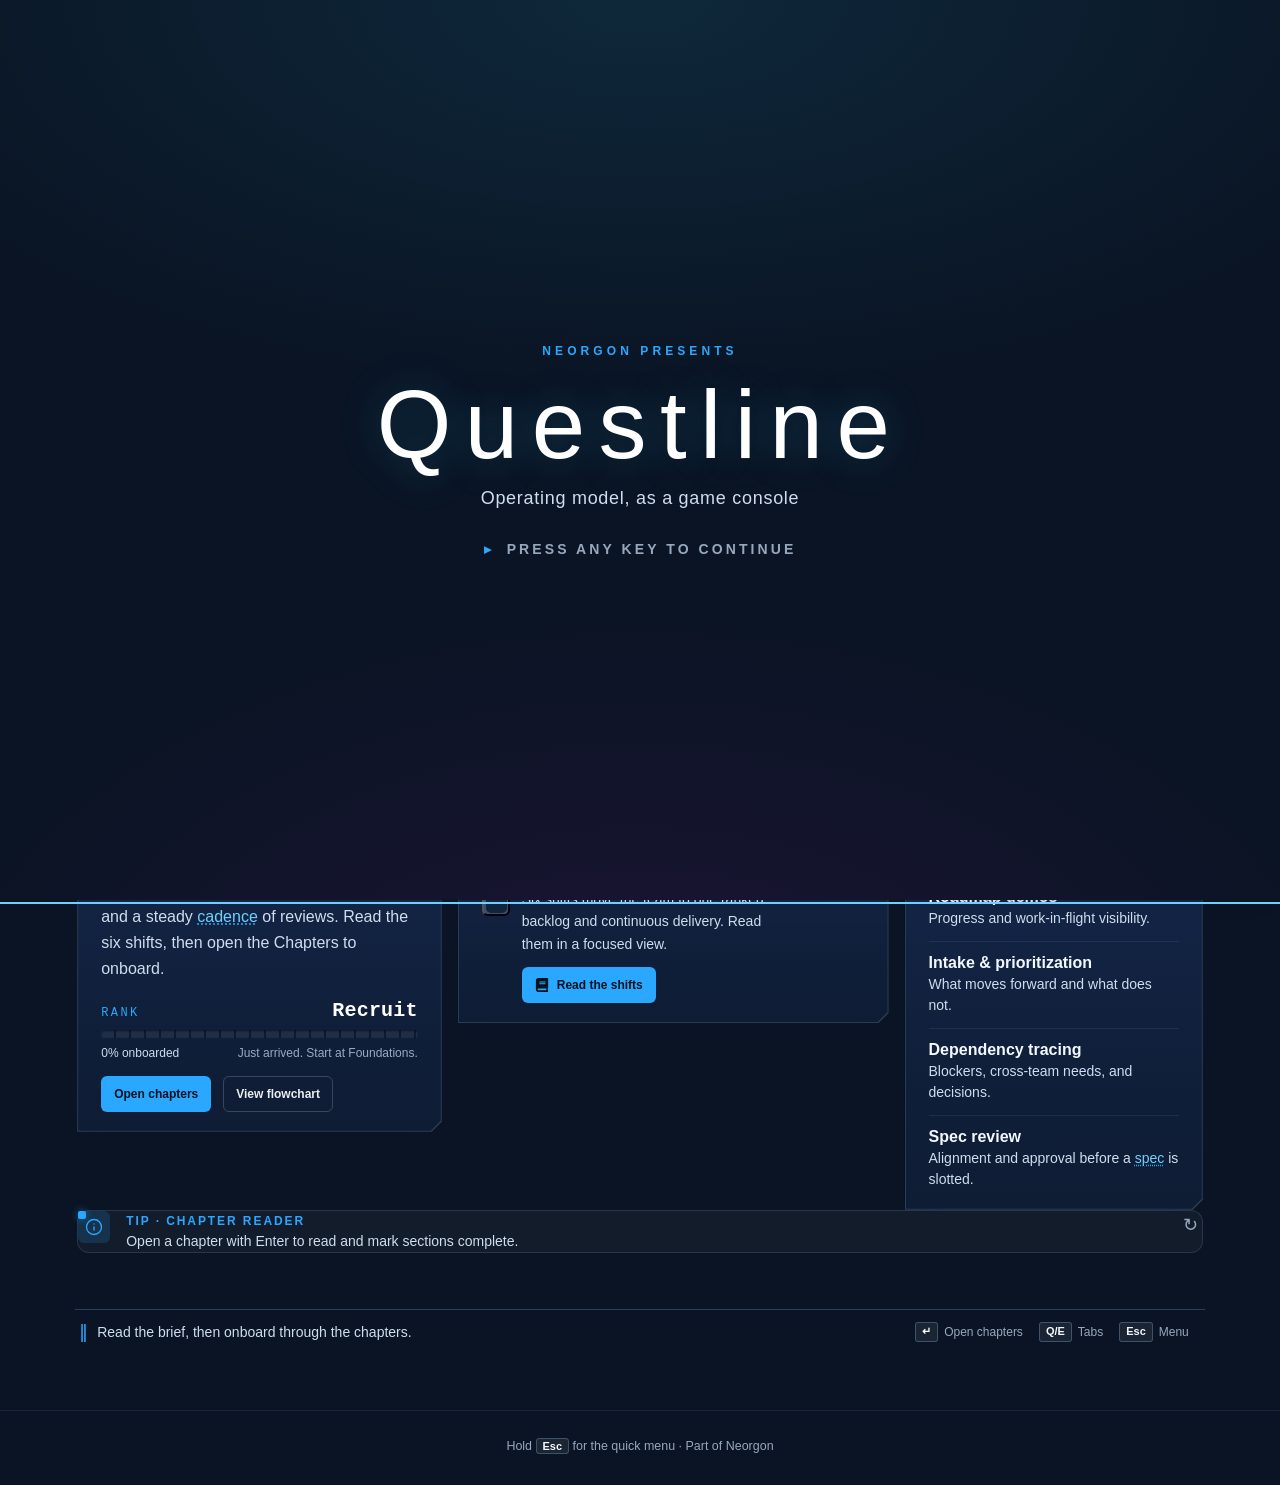
==== commit 95d8f05b: "TASHIKA NI" ====
--- a/index.html
+++ b/index.html
@@ -3,10 +3,10 @@
 <head>
   <meta charset="UTF-8">
   <meta name="viewport" content="width=device-width, initial-scale=1.0">
-  <meta http-equiv="Content-Security-Policy" content="default-src 'self'; base-uri 'self'; form-action 'self'; frame-ancestors 'none'; script-src 'self' 'unsafe-inline' https://esm.sh cdn.jsdelivr.net cdnjs.cloudflare.com https://challenges.cloudflare.com https://www.googletagmanager.com https://www.google-analytics.com https://plausible.io; style-src 'self' 'unsafe-inline' https://fonts.googleapis.com https://pub-b597cd281a384f98a47e1f043a6c4160.r2.dev; font-src 'self' https://fonts.gstatic.com; img-src 'self' data: blob: https://*.convex.cloud https://img.clerk.com https://pub-b597cd281a384f98a47e1f043a6c4160.r2.dev https://i.ytimg.com https://yt3.ggpht.com https://www.google-analytics.com; connect-src 'self' https://*.convex.cloud https://*.clerk.accounts.dev https://*.accounts.dev https://clerk-telemetry.com https://api.clerk.com https://challenges.cloudflare.com https://*.workers.dev https://www.google-analytics.com https://www.googletagmanager.com https://plausible.io; frame-src 'self' https://challenges.cloudflare.com https://*.clerk.accounts.dev https://*.accounts.dev https://www.youtube.com https://www.youtube-nocookie.com; worker-src 'self' blob:">
+  <meta http-equiv="Content-Security-Policy" content="default-src 'self'; base-uri 'self'; form-action 'self'; frame-ancestors 'none'; script-src 'self' https://esm.sh cdn.jsdelivr.net cdnjs.cloudflare.com https://challenges.cloudflare.com https://www.googletagmanager.com https://www.google-analytics.com https://plausible.io; style-src 'self' 'unsafe-inline' https://fonts.googleapis.com https://pub-b597cd281a384f98a47e1f043a6c4160.r2.dev; font-src 'self' https://fonts.gstatic.com; img-src 'self' data: blob: https://*.convex.cloud https://img.clerk.com https://pub-b597cd281a384f98a47e1f043a6c4160.r2.dev https://i.ytimg.com https://yt3.ggpht.com https://www.google-analytics.com; connect-src 'self' https://*.convex.cloud https://*.clerk.accounts.dev https://*.accounts.dev https://clerk-telemetry.com https://api.clerk.com https://challenges.cloudflare.com https://*.workers.dev https://www.google-analytics.com https://www.googletagmanager.com https://plausible.io; frame-src 'self' https://challenges.cloudflare.com https://*.clerk.accounts.dev https://*.accounts.dev https://www.youtube.com https://www.youtube-nocookie.com; worker-src 'self' blob:">
   <meta name="referrer" content="strict-origin-when-cross-origin">
   <meta http-equiv="X-Content-Type-Options" content="nosniff">
-  <title>Questline: Operating Model Skill Tree</title>
+  <title>Questline | Operating Model Skill Tree</title>
   <meta name="description" content="Turn a roadmap and prioritization operating model into a visual skill tree, with unlockable stages, ceremonies, and key dates">
   <meta property="og:title" content="Questline: Operating Model Skill Tree">
   <meta property="og:description" content="Learn a roadmap and prioritization operating model as a video-game skill tree you unlock stage by stage">
@@ -50,11 +50,7 @@
   }
   </script>
   <!-- Register Service Worker for offline capability -->
-  <script>
-    if ('serviceWorker' in navigator) {
-      navigator.serviceWorker.register('/sw.js').catch(() => {});
-    }
-  </script>
+  <script type="module" src="js/register-sw.js"></script>
 </head>
 <body>
 
--- a/css/parts/base.css
+++ b/css/parts/base.css
@@ -62,13 +62,24 @@
   --gold: #ffce4d;
   --danger: #e11d48;
   --danger-hover: #f43f5e;
-  /* Bevel size for faceted boxes. One token so the closed-corner border
-     mechanism (see "Closed bevel" below) stays in sync with each clip-path. */
-  --bevel: 12px;
+  /* Bevel scale for faceted boxes. ONE shape language across the app:
+     plates are faceted (these tokens), controls are rounded (--radius-sm),
+     pills are round (999px), status glyphs are soft-square (--radius-sm).
+     --bevel dropped 12→10 so panels and cards share one corner size. */
+  --bevel-lg: 14px;   /* hero plates: banner, daily, command palette, modal */
+  --bevel: 10px;      /* standard plates: cpanel, cchapter, cband, crung, ccert, tnode, catlas card */
+  --bevel-sm: 6px;    /* small faceted controls where faceting is intentional */
+  --card-min: 240px;  /* one grid floor for cchapters / cclasses / csite-grid */
+  --radius-md: 12px;  /* relocated here from flow.css so the radius scale lives in one place */
   /* Soft, exponential page/tab transition curves — no bounce, no elastic. */
   --ease-out-quint: cubic-bezier(0.22, 1, 0.36, 1);
   --ease-out-expo: cubic-bezier(0.16, 1, 0.3, 1);
   --font: 'Avenir Next', -apple-system, BlinkMacSystemFont, 'Segoe UI', Roboto, Oxygen, Ubuntu, Cantarell, sans-serif;
+  /* Console readout face — numerics, timers, kickers, codes. A mono face is
+     what sells "game HUD" over "web copy" (the design-system pass called for
+     Share Tech Mono / Fira Code). System mono stack: zero network cost, and
+     the data already uses font-variant-numeric: tabular-nums. */
+  --font-mono: ui-monospace, 'SFMono-Regular', 'Cascadia Code', 'Source Code Pro', Menlo, Monaco, Consolas, 'Liberation Mono', monospace;
   --text-xs: 0.75rem; --text-sm: 0.875rem; --text-base: 1rem;
   --text-lg: 1.125rem; --text-xl: 1.25rem; --text-2xl: 1.5rem;
   --space-1: 4px; --space-2: 8px; --space-3: 12px; --space-4: 16px;
@@ -132,6 +143,7 @@
 }
 .stack--tight { gap: var(--space-4); }
 .stack--loose { gap: var(--space-8); }
+.mt-4 { margin-top: var(--space-4); }
 
 /* Page section: title row + body (replaces “card everything” for grouping) */
 .section {
@@ -247,17 +259,41 @@
 
 .header-home {
   display: flex; align-items: center; justify-content: center;
+  min-width: var(--control-height);
+  min-height: var(--control-height);
+  padding: var(--space-2);
+  color: rgba(255,255,255,0.9); text-decoration: none;
+  border-radius: var(--radius-sm);
+  transition: color var(--dur), background var(--dur);
+  flex-shrink: 0;
+}
+.header-home:hover { color: #fff; background: rgba(255,255,255,0.12); }
+.header-home svg { width: 34px; height: 34px; display: block; }
+
+/* Notification bell: sits left of the home icon in the right cluster. */
+.header-bell {
+  position: relative;
+  display: flex; align-items: center; justify-content: center;
   margin-left: auto;
   min-width: var(--control-height);
   min-height: var(--control-height);
   padding: var(--space-2);
-  color: rgba(255,255,255,0.9); text-decoration: none;
-  border-radius: var(--radius-sm);
-  transition: color var(--dur), background var(--dur);
+  color: rgba(255,255,255,0.9); background: transparent;
+  border: none; border-radius: var(--radius-sm);
+  cursor: pointer; transition: color var(--dur), background var(--dur);
   flex-shrink: 0;
 }
-.header-home:hover { color: #fff; background: rgba(255,255,255,0.12); }
-.header-home svg { width: 34px; height: 34px; display: block; }
+.header-bell:hover { color: #fff; background: rgba(255,255,255,0.12); }
+.header-bell svg { width: 28px; height: 28px; display: block; }
+.header-bell__dot {
+  position: absolute; top: 10px; right: 10px;
+  width: 8px; height: 8px;
+  background: var(--danger); border-radius: 50%;
+  box-shadow: 0 0 8px var(--danger);
+  opacity: 0; transform: scale(0);
+  transition: opacity var(--dur), transform var(--dur);
+}
+.header-bell__dot.is-visible { opacity: 1; transform: scale(1); }
 
 /* Mobile-only quick-menu trigger. Hidden on wide screens; appears when the
    hold-Esc shortcut is impractical on touch/narrow viewports. */
--- a/css/parts/components.css
+++ b/css/parts/components.css
@@ -469,9 +469,6 @@
  * and a single action. No plain borders — the closed bevel carries the shape.
  */
 .focus__card {
-  --poly: polygon(16px 0, 100% 0, 100% calc(100% - 16px), calc(100% - 16px) 100%, 0 100%, 0 16px);
-  --bevel-line: var(--accent);
-  --bevel-fill: #0b1626;
   position: relative;
   display: grid;
   grid-template-columns: auto 1fr auto;
@@ -479,8 +476,15 @@
   align-items: center;
   margin-bottom: var(--space-6);
   padding: var(--space-6);
+  background: var(--accent);
+  border-radius: var(--radius-lg);
   box-shadow: 0 0 32px -10px var(--accent-glow), var(--shadow-card);
   animation: focusEnter 0.55s var(--ease-out-expo) both;
+}
+.focus__card::before {
+  content: ""; position: absolute; inset: 1px; z-index: 0;
+  background: #0b1626; border-radius: calc(var(--radius-lg) - 1px);
+  pointer-events: none;
 }
 @keyframes focusEnter {
   from { opacity: 0; transform: translateY(10px) scale(0.995); }
@@ -489,20 +493,22 @@
 /* Corner notch accent (same idiom as .cpanel::after). */
 .focus__card::after {
   content: ""; position: absolute; left: 0; top: 0; z-index: 2;
-  width: 16px; height: 16px;
-  background: linear-gradient(135deg, var(--accent) 0 2px, transparent 2px);
-  filter: drop-shadow(0 0 6px var(--accent-glow));
+  width: 10px; height: 10px; border-radius: 2px;
+  background: var(--accent);
+  box-shadow: 0 0 8px var(--accent-glow);
   pointer-events: none;
 }
 .focus__glyph {
+  position: relative; z-index: 1;
   display: inline-flex; align-items: center; justify-content: center;
   width: 56px; height: 56px; flex-shrink: 0;
   color: var(--accent); background: var(--accent-soft);
-  clip-path: polygon(8px 0, 100% 0, 100% calc(100% - 8px), calc(100% - 8px) 100%, 0 100%, 0 8px);
+  border-radius: var(--radius-md);
 }
 .focus__glyph svg { filter: drop-shadow(0 0 6px var(--accent-glow)); }
-.focus__main { min-width: 0; }
+.focus__main { position: relative; z-index: 1; min-width: 0; }
 .focus__head {
+  position: relative; z-index: 1;
   display: flex; align-items: center; gap: var(--space-3); margin-bottom: var(--space-2);
 }
 .focus__kicker {
@@ -513,7 +519,7 @@
   font-size: var(--text-xs); font-weight: 700; text-transform: uppercase;
   letter-spacing: .1em; color: var(--gold);
   padding: 3px 10px; background: rgba(255,206,77,.12);
-  clip-path: polygon(4px 0, 100% 0, 100% calc(100% - 4px), calc(100% - 4px) 100%, 0 100%, 0 4px);
+  border-radius: var(--radius-sm);
 }
 .focus__title {
   font-size: var(--text-xl); font-weight: 600; color: #fff; letter-spacing: .01em;
@@ -541,25 +547,25 @@
  * the main dashboard but still reads as part of the game UI.
  */
 .tip__card {
-  --tip-poly: polygon(10px 0, 100% 0, 100% calc(100% - 10px), calc(100% - 10px) 100%, 0 100%, 0 10px);
   position: relative;
   display: flex; align-items: flex-start; gap: var(--space-4);
   background: var(--surface-1); border: 1px solid var(--border);
-  clip-path: var(--tip-poly);
+  border-radius: var(--radius-md);
   padding: var(--space-4) var(--space-5);
   margin-bottom: var(--space-6);
   animation: fadeIn 0.45s var(--ease-out-expo) both;
 }
 .tip__card::before {
   content: ""; position: absolute; left: 0; top: 0; z-index: 2;
-  width: 10px; height: 10px;
-  background: linear-gradient(135deg, var(--accent) 0 1.5px, transparent 1.5px);
+  width: 8px; height: 8px; border-radius: 2px;
+  background: var(--accent);
+  box-shadow: 0 0 8px var(--accent-glow);
   pointer-events: none;
 }
 .tip__icon {
   flex-shrink: 0; display: inline-flex; align-items: center; justify-content: center;
   width: 32px; height: 32px; color: var(--accent); background: var(--accent-soft);
-  clip-path: polygon(5px 0, 100% 0, 100% calc(100% - 5px), calc(100% - 5px) 100%, 0 100%, 0 5px);
+  border-radius: var(--radius-sm);
 }
 .tip__main { flex: 1; min-width: 0; }
 .tip__kicker {
--- a/css/parts/flow.css
+++ b/css/parts/flow.css
@@ -14,6 +14,24 @@
   --dbh-done: #58e0a8;
   /* One progress-bar fill, used by every progress widget. */
   --qprog-fill: linear-gradient(90deg, var(--accent), var(--accent-bright));
+
+  /* ── Elevation ramp ────────────────────────────────────────
+     The old panels (rgba 14,28,52,.88) sat ~one shade above the #0a1424 bg,
+     so they read flat. A real ramp: each surface a touch lighter than the
+     last, lit by a 1px top inner-highlight and grounded by a deep shadow.
+     Reverse-elevation (lit edge on top) is what reads as "physical HUD
+     plate" rather than "form panel". */
+  --surface-raise: linear-gradient(180deg, #14274a 0%, #101f3a 60%, #0e1c34 100%);
+  --surface-raise-hi: inset 0 1px 0 rgba(150,200,255,.14);  /* top highlight */
+  /* --radius-md now lives in base.css :root (single radius scale). */
+  --shadow-plate: 0 18px 40px -14px rgba(2,6,23,.7), 0 4px 14px -8px rgba(2,6,23,.6);
+  --shadow-plate-hi: 0 26px 54px -16px rgba(2,6,23,.78), 0 6px 18px -8px rgba(2,6,23,.62);
+
+  /* Shared faceted-corner polygon for panels/cards — the NieR/Detroit
+     signature carried off the tab bar onto every plate. drop-shadow (not
+     box-shadow) is used to cast a shadow that follows the clipped silhouette. */
+  --plate-poly: polygon(var(--bevel) 0, 100% 0, 100% calc(100% - var(--bevel)),
+    calc(100% - var(--bevel)) 100%, 0 100%, 0 var(--bevel));
 }
 
 /* Faceted, slightly tilted background plates behind everything */
@@ -29,6 +47,27 @@
   transform: translateZ(0);
   will-change: transform;
 }
+
+/* Console-screen texture: a faint film grain over very soft scanlines. This is
+   the single cheapest "expensive" cue — it kills gradient banding on the dark
+   field and reads as a powered CRT/HUD surface. Kept under z-index:0 (behind
+   all content) and at low opacity so copy stays crisp; the SVG fractal-noise
+   data URI needs no network request. */
+body::after {
+  content: "";
+  position: fixed; inset: 0; z-index: 0; pointer-events: none;
+  opacity: .5;
+  background-image:
+    repeating-linear-gradient(0deg, rgba(255,255,255,.014) 0 1px, transparent 1px 3px),
+    url("data:image/svg+xml,%3Csvg xmlns='http://www.w3.org/2000/svg' width='160' height='160'%3E%3Cfilter id='n'%3E%3CfeTurbulence type='fractalNoise' baseFrequency='0.9' numOctaves='2' stitchTiles='stitch'/%3E%3C/filter%3E%3Crect width='100%25' height='100%25' filter='url(%23n)' opacity='0.55'/%3E%3C/svg%3E");
+  background-size: auto, 160px 160px;
+  mix-blend-mode: soft-light;
+  transform: translateZ(0);
+}
+@media (prefers-reduced-motion: reduce) {
+  /* Texture is static so it stays, but drop blend cost on low-power requests. */
+  body::after { opacity: .32; }
+}
 main#main, .header-bar { position: relative; z-index: 1; }
 
 /* Widescreen console: fill the canvas instead of a centered 960px column. */
@@ -65,18 +104,16 @@
   transition: transform var(--dur) var(--ease-out-quint), filter var(--dur);
 }
 .tnode__inner {
-  display: block; position: relative;
-  /* Closed bevel: the rim colour is the box background, an inset fill re-paints
-     the interior, so the sheared corners are fully stroked (not torn open). */
-  --tnode-poly: polygon(14px 0, 100% 0, 100% calc(100% - 14px), calc(100% - 14px) 100%, 0 100%, 0 14px);
+  display: block; position: relative; overflow: hidden;
   --tnode-rim: var(--dbh-edge);
   background: var(--tnode-rim);
-  clip-path: var(--tnode-poly);
+  clip-path: var(--plate-poly);
   transition: background var(--dur), box-shadow var(--dur);
 }
 .tnode__inner::before {
   content: ""; position: absolute; inset: 1px; z-index: 0;
-  background: var(--dbh-panel-2); clip-path: var(--tnode-poly);
+  background: var(--surface-raise); box-shadow: var(--surface-raise-hi);
+  clip-path: var(--plate-poly);
   pointer-events: none;
 }
 .tnode__frame, .tnode__bar { position: relative; z-index: 1; }
@@ -100,7 +137,7 @@
   position: absolute; top: 8px; right: 12px;
   display: inline-flex; align-items: center; justify-content: center;
   width: 22px; height: 22px; color: #04210f; background: var(--dbh-done);
-  clip-path: polygon(4px 0, 100% 0, 100% calc(100% - 4px), calc(100% - 4px) 100%, 0 100%, 0 4px);
+  border-radius: 4px;
   box-shadow: 0 0 10px rgba(52,211,153,.5);
 }
 .tnode__bar {
@@ -122,15 +159,18 @@
 }
 .tnode__lock svg { flex-shrink: 0; opacity: .75; }
 
-/* Node states */
+/* Node states. The faceted plate is clipped, so the hover lift glow rides the
+   parent .tnode via drop-shadow (which follows the bevel silhouette). */
 .tnode--available:hover,
 .tnode--in-progress:hover,
-.tnode--complete:hover { transform: translateY(-3px); }
+.tnode--complete:hover {
+  transform: translateY(-3px);
+  filter: drop-shadow(0 14px 26px rgba(2,6,23,.6)) drop-shadow(0 0 14px var(--dbh-cyan-glow));
+}
 .tnode--available:hover .tnode__inner,
 .tnode--in-progress:hover .tnode__inner,
 .tnode--complete:hover .tnode__inner {
   --tnode-rim: var(--dbh-cyan);
-  box-shadow: 0 0 0 1px var(--dbh-cyan-soft), 0 14px 34px rgba(2,6,23,.6);
 }
 
 /* State now reads from the bevel rim colour, not a side stripe. */
@@ -154,7 +194,7 @@
 .branch-progress { display: flex; align-items: center; gap: var(--space-3); }
 .branch-progress__bar {
   flex: 1; height: 6px; background: rgba(255,255,255,.07); overflow: hidden;
-  clip-path: polygon(0 0, 100% 0, calc(100% - 4px) 100%, 0 100%);
+  border-radius: 3px;
 }
 .branch-progress__bar div {
   height: 100%; width: 100%;
@@ -162,7 +202,7 @@
   box-shadow: 0 0 10px var(--accent-glow);
   /* Fill is full-width and scaled from the left, so the bar animates via
      transform (compositor) rather than width (layout). */
-  transform-origin: left center;
+  transform: scaleX(var(--pct, 0)); transform-origin: left center;
   transition: transform .4s var(--ease-out-quint);
 }
 .branch-progress__count {
@@ -173,17 +213,16 @@
 .skills { display: flex; flex-direction: column; gap: var(--space-3); }
 .skill {
   position: relative;
-  --skill-poly: polygon(10px 0, 100% 0, 100% 100%, 0 100%, 0 10px);
   --skill-rim: var(--dbh-edge);
   --skill-fill: var(--dbh-panel);
   display: flex; gap: var(--space-4); padding: var(--space-4);
   background: var(--skill-rim);
-  clip-path: var(--skill-poly);
+  border-radius: var(--radius-sm);
   transition: background var(--dur);
 }
 .skill::before {
   content: ""; position: absolute; inset: 1px; z-index: 0;
-  background: var(--skill-fill); clip-path: var(--skill-poly);
+  background: var(--skill-fill); border-radius: calc(var(--radius-sm) - 1px);
   pointer-events: none; transition: background var(--dur);
 }
 .skill > * { position: relative; z-index: 1; }
@@ -196,18 +235,17 @@
    so the faceted corners are fully stroked (a border + clip leaves the
    diagonal torn). The interior fill matches the card behind it when empty. */
 .skill__check {
-  --check-poly: polygon(5px 0, 100% 0, 100% calc(100% - 5px), calc(100% - 5px) 100%, 0 100%, 0 5px);
   flex-shrink: 0; width: 34px; height: 34px;
   display: inline-flex; align-items: center; justify-content: center;
   cursor: pointer; color: transparent; position: relative;
   background: var(--border-strong);
-  clip-path: var(--check-poly);
+  border-radius: 6px;
   transition: background var(--dur),
     color var(--dur), box-shadow var(--dur), transform var(--dur-fast) var(--ease-out-quint);
 }
 .skill__check::before {
   content: ""; position: absolute; inset: 1.5px; z-index: 0;
-  background: var(--dbh-panel); clip-path: var(--check-poly);
+  background: var(--dbh-panel); border-radius: 5px;
   transition: background var(--dur);
 }
 .skill__check > svg { position: relative; z-index: 1; }
@@ -225,72 +263,24 @@
 .skill__title { font-weight: 600; font-size: var(--text-lg); letter-spacing: .01em; }
 .skill__tag {
   font-size: 10px; font-weight: 600; text-transform: uppercase; letter-spacing: .14em;
-  color: var(--dbh-cyan); padding: 3px 9px; background: var(--dbh-cyan-soft);
-  clip-path: polygon(4px 0, 100% 0, 100% calc(100% - 4px), calc(100% - 4px) 100%, 0 100%, 0 4px);
+  color: var(--dbh-cyan); padding: 3px 10px; background: var(--dbh-cyan-soft);
+  border-radius: 999px;
 }
 .skill__body { margin-top: 6px; color: var(--text-secondary); font-size: var(--text-base); line-height: 1.6; }
 .skill__list { margin: 8px 0 0; padding: 0; list-style: none; display: flex; flex-wrap: wrap; gap: 6px; }
 .skill__list li {
-  font-size: var(--text-sm); color: var(--text-secondary); padding: 4px 11px;
+  font-size: var(--text-sm); color: var(--text-secondary); padding: 4px 12px;
   background: rgba(255,255,255,.05); border: 1px solid var(--dbh-edge);
+  border-radius: 999px;
 }
 
 .branch-actions { display: flex; flex-wrap: wrap; gap: var(--space-3); }
 
-/* ── Floating map D-pad ─────────────────────────────────────── */
-.flowpad {
-  position: sticky;
-  bottom: var(--space-4);
-  z-index: 10;
-  display: flex;
-  flex-direction: column;
-  align-items: center;
-  gap: 6px;
-  margin: var(--space-6) auto 0;
-  width: max-content;
-  padding: 10px;
-  background: var(--dbh-panel-2);
-  border: 1px solid var(--dbh-edge);
-  border-radius: 14px;
-  box-shadow: 0 12px 34px rgba(2,6,23,.55), inset 0 1px 0 rgba(255,255,255,.08);
-  backdrop-filter: blur(6px);
-}
-.flowpad__mid { display: flex; align-items: center; gap: 6px; }
-.flowpad__btn {
-  width: 44px;
-  height: 44px;
-  display: inline-flex;
-  align-items: center;
-  justify-content: center;
-  font-size: 18px;
-  line-height: 1;
-  color: var(--text-secondary);
-  background: rgba(255,255,255,.06);
-  border: 1px solid var(--dbh-edge);
-  border-radius: 10px;
-  cursor: pointer;
-  transition: color .15s, background .15s, transform .08s, box-shadow .15s;
-}
-.flowpad__btn:hover,
-.flowpad__btn:focus-visible {
-  color: #fff;
-  background: rgba(255,255,255,.14);
-  box-shadow: 0 0 14px var(--accent-glow);
-  outline: none;
-}
-.flowpad__btn:active { transform: scale(.94); }
-.flowpad__btn--center {
-  width: 52px;
-  height: 52px;
-  color: var(--accent-bright);
-  background: rgba(47,217,255,.12);
-  border-color: var(--accent);
-  font-size: 22px;
-}
-.flowpad__btn--center:hover,
-.flowpad__btn--center:focus-visible {
-  background: rgba(47,217,255,.22);
-  box-shadow: 0 0 18px var(--accent-glow);
+/* Orientation line above the map — how to move on keyboard and touch. */
+.tree__howto {
+  font-size: var(--text-sm);
+  color: var(--text-muted);
+  margin-bottom: var(--space-4);
 }
 
 /* ── Responsive ────────────────────────────────────────────── */
@@ -300,14 +290,5 @@
   .tree__rows { gap: 40px; }
   .tree__row { gap: var(--space-4); }
   .tree__wires { display: none; }      /* stacked layout, wires would be noise */
-  .flowpad {
-    bottom: var(--space-3);
-    padding: 8px;
-    border-radius: 12px;
-    gap: 4px;
-  }
-  .flowpad__mid { gap: 4px; }
-  .flowpad__btn { width: 40px; height: 40px; font-size: 16px; border-radius: 8px; }
-  .flowpad__btn--center { width: 46px; height: 46px; font-size: 18px; }
-}
-
+}
+
--- a/css/parts/console.css
+++ b/css/parts/console.css
@@ -9,10 +9,10 @@
 }
 
 /* ── Tab bar ────────────────────────────────────────────────── */
-.ctabs-wrap { display: flex; flex-direction: column; gap: var(--space-2); }
+.ctabs-wrap { display: flex; flex-direction: row; align-items: center; gap: var(--space-2); }
 .ctabs {
   display: flex; align-items: stretch; gap: var(--space-1);
-  flex-wrap: wrap;
+  flex-wrap: wrap; flex: 1;
   padding-left: var(--space-4); position: relative;
 }
 .ctabs__rail {
@@ -98,7 +98,7 @@
   position: relative; z-index: 1; display: inline-block;
 }
 .ctitle__sub {
-  margin-left: 10px; font-size: var(--text-sm); color: var(--accent);
+  margin-left: 10px; font-family: var(--font-mono); font-size: var(--text-sm); color: var(--accent);
   letter-spacing: .14em; text-transform: uppercase; vertical-align: middle;
 }
 /* True offset shadow: identical metrics to .ctitle so it sits cleanly
@@ -112,36 +112,40 @@
 }
 
 /* ── Panels ─────────────────────────────────────────────────── */
-/* Faceted top-left corner is the panel identity; the cyan accent is a
-   small notch at that corner, not a full-height side-stripe (which read
-   as decorative and diluted the "cyan = active" signal). */
-/* Closed-bevel panel: a single faceted top-left corner, fully stroked. The
-   cyan identity is a small corner tick (::after), not a side-stripe. The
-   bevel ring mechanism is folded in here so existing .cpanel markup needs
-   no class change. */
+/* Faceted bevel corners (top-left + bottom-right) are the panel identity —
+   the same NieR/Detroit signature as the tab bar, now carried onto every
+   plate. The element background is the 1px rim; an inset ::before re-fills
+   the interior with the lit elevation gradient (top highlight + deep shadow)
+   so the plate reads as a physical HUD surface rather than a flat form panel.
+   drop-shadow (not box-shadow) casts a shadow that follows the bevel. */
 .cpanel {
-  --poly: polygon(var(--bevel) 0, 100% 0, 100% 100%, 0 100%, 0 var(--bevel));
   position: relative;
   background: var(--dbh-edge);
-  clip-path: var(--poly);
+  clip-path: var(--plate-poly);
+  filter: drop-shadow(0 16px 30px rgba(2,6,23,.55));
   padding: var(--space-5, 20px) var(--space-6);
-  box-shadow: 0 16px 38px rgba(2,6,23,.45);
-  transition: transform var(--dur-fast) var(--ease-out-quint), box-shadow var(--dur);
+  transition: transform var(--dur-fast) var(--ease-out-quint), filter var(--dur);
 }
 .cpanel::before {
   content: ""; position: absolute; inset: 1px; z-index: 0;
-  background: var(--dbh-panel); clip-path: var(--poly);
+  background: var(--surface-raise);
+  box-shadow: var(--surface-raise-hi);
+  clip-path: var(--plate-poly);
   pointer-events: none;
 }
 .cpanel > * { position: relative; z-index: 1; }
+/* Accent tick rides the cut top-left bevel (a short diagonal stroke), keeping
+   the "cyan = active" signal without colliding with the clipped corner. */
 .cpanel::after {
-  content: ""; position: absolute; left: 0; top: 0; z-index: 2;
-  width: var(--bevel); height: var(--bevel);
-  background: linear-gradient(135deg, var(--accent) 0 1.5px, transparent 1.5px);
-  filter: drop-shadow(0 0 6px var(--accent-glow));
+  content: ""; position: absolute; left: -1px; top: var(--bevel); z-index: 2;
+  width: 1px; height: calc(var(--bevel) * 1.42);
+  background: var(--accent);
+  box-shadow: 0 0 8px var(--accent-glow);
+  transform-origin: top left; transform: rotate(-45deg);
   pointer-events: none;
 }
 .cpanel__h {
+  font-family: var(--font-mono);
   font-size: var(--text-sm); text-transform: uppercase; letter-spacing: .12em;
   color: var(--accent); margin-bottom: var(--space-3);
   padding-bottom: var(--space-2);
@@ -167,13 +171,25 @@
 
 .cstat { margin-top: var(--space-4); }
 .cstat__row { display: flex; align-items: baseline; justify-content: space-between; gap: var(--space-3); }
-.cstat__label { font-size: var(--text-xs); text-transform: uppercase; letter-spacing: .2em; color: var(--dbh-cyan); }
-.cstat__value { font-size: var(--text-xl); font-weight: 700; color: #fff; letter-spacing: .01em; }
-.cstat__bar { height: 6px; margin: 8px 0; background: rgba(255,255,255,.08);
-  clip-path: polygon(0 0,100% 0,calc(100% - 4px) 100%,0 100%); overflow: hidden; }
-.cstat__bar div { height: 100%; width: 100%; background: var(--qprog-fill);
-  box-shadow: 0 0 10px var(--accent-glow);
-  transform-origin: left center; transition: transform .45s var(--ease-out-quint); }
+.cstat__label { font-family: var(--font-mono); font-size: var(--text-xs); text-transform: uppercase; letter-spacing: .2em; color: var(--dbh-cyan); }
+.cstat__value { font-family: var(--font-mono); font-size: var(--text-xl); font-weight: 700; color: #fff; letter-spacing: .01em; font-variant-numeric: tabular-nums; }
+/* XP-style meter: a grooved track with notch ticks, a glossy fill, and a
+   bright leading-edge glow — reads as a game gauge, not a web progress bar. */
+.cstat__bar { position: relative; height: 8px; margin: 8px 0;
+  background:
+    repeating-linear-gradient(90deg, transparent 0 13px, rgba(2,6,23,.55) 13px 15px),
+    rgba(255,255,255,.07);
+  box-shadow: inset 0 1px 2px rgba(2,6,23,.6);
+  border-radius: 3px; overflow: hidden; }
+.cstat__bar div { position: relative; height: 100%; width: 100%;
+  background:
+    linear-gradient(180deg, rgba(255,255,255,.35) 0%, transparent 45%),
+    var(--qprog-fill);
+  box-shadow: 0 0 10px var(--accent-glow), inset 0 0 0 1px rgba(255,255,255,.12);
+  transform: scaleX(var(--pct, 0)); transform-origin: left center; transition: transform .45s var(--ease-out-quint); }
+.cstat__bar div::after {
+  content: ""; position: absolute; top: 0; right: 0; bottom: 0; width: 2px;
+  background: #fff; box-shadow: 0 0 8px 1px var(--accent-bright); opacity: .85; }
 .cstat__pct { font-size: var(--text-xs); color: var(--text-secondary); font-variant-numeric: tabular-nums; }
 .cstat__blurb { font-size: var(--text-xs); color: var(--text-muted); }
 
@@ -181,17 +197,16 @@
    the text lives in the focused reading popup, not inline. */
 .cshiftbox { display: flex; align-items: flex-start; gap: var(--space-3); margin-top: var(--space-3); }
 .cshiftbox__check {
-  --sc-poly: polygon(5px 0, 100% 0, 100% calc(100% - 5px), calc(100% - 5px) 100%, 0 100%, 0 5px);
   --sc-rim: var(--border-strong);
   position: relative; flex-shrink: 0; width: 28px; height: 28px; cursor: pointer;
   display: inline-flex; align-items: center; justify-content: center;
   color: transparent; background: var(--sc-rim);
-  clip-path: var(--sc-poly);
+  border-radius: 6px;
   transition: background var(--dur), color var(--dur), box-shadow var(--dur);
 }
 .cshiftbox__check::before {
   content: ""; position: absolute; inset: 1.5px; z-index: 0;
-  background: var(--dbh-panel); clip-path: var(--sc-poly);
+  background: var(--dbh-panel); border-radius: 5px;
   transition: background var(--dur);
 }
 .cshiftbox__check > svg { position: relative; z-index: 1; }
@@ -221,18 +236,21 @@
   display: flex; flex-direction: column; justify-content: flex-end;
   padding: var(--space-8) var(--space-8) var(--space-6);
   font-family: inherit; color: var(--text-primary); overflow: hidden;
-  /* Closed-bevel ring frame. */
-  --poly: polygon(20px 0, 100% 0, 100% calc(100% - 20px), calc(100% - 20px) 100%, 0 100%, 0 20px);
-  --bevel-line: var(--banner-rim, var(--accent));
-  --bevel-fill: #0b1626; --bevel-w: 1px;
+  background: var(--banner-rim, var(--accent));
+  border-radius: var(--radius-lg);
   opacity: 0; pointer-events: none;
   transition: opacity .55s var(--ease-out-quint);
 }
 .banner.is-active { opacity: 1; pointer-events: auto; }
+.banner::before {
+  content: ""; position: absolute; inset: 1px; z-index: 0;
+  background: var(--banner-fill, #0b1626); border-radius: calc(var(--radius-lg) - 1px);
+  pointer-events: none;
+}
 /* Gradient fallback backdrop: a wash plus an oversized ghosted glyph. */
 .banner__bg {
   position: absolute; inset: 1px; z-index: 0; pointer-events: none;
-  clip-path: var(--poly);
+  border-radius: calc(var(--radius-lg) - 1px);
   display: flex; align-items: center; justify-content: flex-end;
   padding-right: 4%;
   color: var(--banner-rim, var(--accent));
@@ -248,18 +266,19 @@
 /* Real image backdrop. */
 .banner__img {
   position: absolute; inset: 1px; z-index: 0; pointer-events: none;
-  clip-path: var(--poly);
+  border-radius: calc(var(--radius-lg) - 1px);
   background-size: cover; background-position: center;
 }
 /* Scrim lifts the copy off either backdrop for AA contrast. */
 .banner__scrim {
   position: absolute; inset: 1px; z-index: 1; pointer-events: none;
-  clip-path: var(--poly);
+  border-radius: calc(var(--radius-lg) - 1px);
   background: linear-gradient(90deg, rgba(5,10,20,.9) 0%, rgba(5,10,20,.6) 45%, rgba(5,10,20,.15) 100%);
 }
 .banner__body { position: relative; z-index: 2; max-width: 60ch; display: flex; flex-direction: column; gap: 6px; }
 .banner__topline { display: flex; align-items: center; gap: var(--space-3); flex-wrap: wrap; }
 .banner__kicker {
+  font-family: var(--font-mono);
   font-size: var(--text-xs); font-weight: 700; text-transform: uppercase; letter-spacing: .24em;
   color: var(--banner-rim, var(--accent));
 }
@@ -267,11 +286,12 @@
    nears, and pulses in the final day. */
 .banner__timer {
   display: inline-flex; align-items: center; gap: 5px;
+  font-family: var(--font-mono);
   font-size: 11px; font-weight: 700; letter-spacing: .08em; font-variant-numeric: tabular-nums;
   text-transform: uppercase; color: var(--banner-rim, var(--accent));
   padding: 3px 9px; background: rgba(5,10,20,.55);
   border: 1px solid var(--banner-rim, var(--accent));
-  clip-path: polygon(5px 0, 100% 0, 100% calc(100% - 5px), calc(100% - 5px) 100%, 0 100%, 0 5px);
+  border-radius: var(--radius-sm);
 }
 .banner__timer svg { width: 13px; height: 13px; }
 .banner__timer--soon { color: var(--gold); border-color: var(--gold); }
@@ -290,6 +310,7 @@
 .banner__blurb { font-size: var(--text-base); color: var(--text-secondary); line-height: 1.55; }
 .banner__foot { display: flex; align-items: center; gap: var(--space-4); margin-top: 6px; }
 .banner__date {
+  font-family: var(--font-mono);
   font-size: var(--text-xs); color: var(--text-muted); font-variant-numeric: tabular-nums;
   text-transform: uppercase; letter-spacing: .1em;
 }
@@ -311,12 +332,13 @@
   margin-top: var(--space-3);
 }
 .banner__dot {
-  width: 26px; height: 4px; cursor: pointer; padding: 16px 4px; border: none;
-  background: var(--border-strong); background-clip: content-box;
+  width: 26px; height: 4px; cursor: pointer; padding: 20px 4px; border: none;
+  background: rgba(140,190,235,.5); background-clip: content-box;
   transition: background var(--dur);
 }
-.banner__dot.is-active { background: var(--accent); box-shadow: 0 0 8px var(--accent-glow); }
-.banner__dot:hover { background: var(--accent-bright); }
+.banner__dot.is-active { background: var(--accent); background-clip: content-box; box-shadow: 0 0 8px var(--accent-glow); }
+.banner__dot:hover { background: var(--accent-bright); background-clip: content-box; }
+.banner__dot:focus-visible { outline: 2px solid var(--accent-bright); outline-offset: 3px; }
 .banner__pause {
   display: inline-flex; align-items: center; justify-content: center;
   width: 32px; height: 32px; padding: 0; margin-left: 2px;
@@ -397,8 +419,8 @@
 .cscope {
   font-family: inherit; font-size: 10px; font-weight: 700; text-transform: uppercase;
   letter-spacing: .1em; color: var(--text-muted); cursor: pointer;
-  padding: 5px 10px; background: var(--surface-1); border: 1px solid var(--dbh-edge);
-  clip-path: polygon(5px 0, 100% 0, 100% calc(100% - 5px), calc(100% - 5px) 100%, 0 100%, 0 5px);
+  padding: 5px 12px; background: var(--surface-1); border: 1px solid var(--dbh-edge);
+  border-radius: 999px;
   transition: background var(--dur), color var(--dur), border-color var(--dur);
 }
 .cscope:hover { color: #fff; border-color: var(--accent); }
@@ -441,11 +463,11 @@
 .ctags { display: flex; flex-wrap: wrap; gap: var(--space-2); }
 .ctag {
   display: inline-flex; align-items: center; gap: 6px;
-  padding: 6px 12px; font-family: inherit; font-size: var(--text-xs);
+  padding: 6px 13px; font-family: inherit; font-size: var(--text-xs);
   font-weight: 600; text-transform: uppercase; letter-spacing: .08em;
   color: var(--text-secondary); text-decoration: none; cursor: pointer;
   background: var(--surface-1); border: 1px solid var(--dbh-edge);
-  clip-path: polygon(6px 0, 100% 0, 100% calc(100% - 6px), calc(100% - 6px) 100%, 0 100%, 0 6px);
+  border-radius: 999px;
   transition: background var(--dur), color var(--dur), border-color var(--dur);
 }
 .ctag:hover { background: var(--surface-2); color: #fff; border-color: var(--accent); }
@@ -545,21 +567,33 @@
 .cbands { display: grid; grid-template-columns: 1fr 1fr; gap: var(--space-4); }
 .cband {
   position: relative; padding: var(--space-4);
-  --cband-poly: polygon(10px 0,100% 0,100% 100%,0 100%,0 10px);
   --cband-rim: var(--dbh-edge);
-  background: var(--cband-rim); clip-path: var(--cband-poly);
+  background: var(--cband-rim); clip-path: var(--plate-poly);
 }
 .cband::before {
   content: ""; position: absolute; inset: 1px; z-index: 0;
-  /* Opaque panel fill (not the near-transparent --surface-1) so the accent
-     rim stays a 1px edge instead of bleeding through as a solid block — keeps
-     the band text on dark navy and AA-legible, like every other faceted panel. */
-  background: var(--dbh-panel); clip-path: var(--cband-poly); pointer-events: none;
+  /* Lit elevation fill + a faint HUD grid in the band's own tint, so the
+     otherwise-empty right half reads as instrumented panel rather than void. */
+  background:
+    linear-gradient(90deg, transparent 50%, color-mix(in srgb, var(--cband-rim) 8%, transparent) 100%),
+    repeating-linear-gradient(0deg, transparent 0 17px, rgba(140,190,235,.04) 17px 18px),
+    var(--surface-raise);
+  box-shadow: var(--surface-raise-hi);
+  clip-path: var(--plate-poly); pointer-events: none;
 }
 .cband > * { position: relative; z-index: 1; }
+/* Ambient corner-bracket + ID watermark — the cheap "AAA HUD" negative-space
+   filler. The bracket is a clipped ring in the band's tint; the code sits top-
+   right in mono. */
+.cband::after {
+  content: ""; position: absolute; right: 12px; bottom: 10px; z-index: 0;
+  width: 26px; height: 26px; pointer-events: none;
+  border-right: 2px solid var(--cband-rim); border-bottom: 2px solid var(--cband-rim);
+  opacity: .35;
+}
 .cband--active { --cband-rim: var(--accent); }
 .cband--backlog { --cband-rim: var(--text-muted); opacity: .92; }
-.cband__range { font-size: var(--text-xs); font-weight: 700; letter-spacing: .1em; color: var(--dbh-cyan); }
+.cband__range { font-family: var(--font-mono); font-size: var(--text-xs); font-weight: 700; letter-spacing: .1em; color: var(--dbh-cyan); }
 .cband__label { font-size: var(--text-lg); font-weight: 700; letter-spacing: .01em; margin: 2px 0 6px; }
 .cband__blurb { font-size: var(--text-sm); color: var(--text-secondary); line-height: 1.55; }
 
@@ -628,7 +662,8 @@
 
 /* Quiet, low-contrast destructive link — deliberately not a loud red button.
    It only warms to danger on hover/focus, so a reset is a considered act. */
-.csys__danger { margin-top: var(--space-6); }
+.csys__danger { margin-top: var(--space-6); display: flex; align-items: center; gap: var(--space-3); flex-wrap: wrap; }
+.csys__sep { color: var(--text-muted); }
 .clink-danger {
   background: none; border: none; padding: 2px 0; cursor: pointer;
   font-family: inherit; font-size: var(--text-sm); color: var(--text-muted);
@@ -961,7 +996,7 @@
 .ccredform__field input, .ccredform__field select, .ccredform__field textarea {
   width: 100%; font-family: inherit; font-size: var(--text-sm); color: var(--text-primary);
   background: var(--surface-1); border: 1px solid var(--dbh-edge); padding: 8px 10px;
-  clip-path: polygon(5px 0, 100% 0, 100% calc(100% - 5px), calc(100% - 5px) 100%, 0 100%, 0 5px);
+  border-radius: var(--radius-sm);
   transition: border-color var(--dur), background var(--dur);
   resize: vertical;
 }
@@ -987,7 +1022,7 @@
 .crow__pbbar span {
   display: block; height: 100%; width: 100%;
   background: var(--qprog-fill); box-shadow: 0 0 8px var(--accent-glow);
-  transform-origin: left center; transition: transform .4s var(--ease-out-quint);
+  transform: scaleX(var(--pct, 0)); transform-origin: left center; transition: transform .4s var(--ease-out-quint);
 }
 .crow__pbbadge {
   flex-shrink: 0; min-width: 26px; height: 26px; display: inline-flex; align-items: center; justify-content: center;
@@ -1008,8 +1043,8 @@
   letter-spacing: .1em; color: var(--text-muted); font-variant-numeric: tabular-nums;
 }
 .cplaybook__tag {
-  color: var(--accent); background: var(--accent-soft); padding: 2px 8px;
-  clip-path: polygon(4px 0, 100% 0, 100% calc(100% - 4px), calc(100% - 4px) 100%, 0 100%, 0 4px);
+  color: var(--accent); background: var(--accent-soft); padding: 2px 10px;
+  border-radius: 999px;
 }
 .cplaybook__head .cdone { margin-left: auto; }
 .cplaybook__head .cseal { margin-left: auto; }
@@ -1073,48 +1108,53 @@
 /* ── Chapters: big cards ────────────────────────────────────── */
 .cchapters__lead { max-width: 72ch; margin-bottom: var(--space-6); }
 .cchapters {
-  display: grid; grid-template-columns: repeat(auto-fill, minmax(250px, 1fr));
+  display: grid; grid-template-columns: repeat(auto-fill, minmax(var(--card-min), 1fr));
   gap: var(--space-4);
 }
 .cchapter {
   position: relative; display: flex; flex-direction: column; gap: 8px;
   text-align: left; cursor: pointer; font-family: inherit;
   padding: var(--space-4) var(--space-5, 20px) var(--space-4);
-  color: var(--text-secondary); background: var(--dbh-edge);
-  --poly: polygon(14px 0, 100% 0, 100% calc(100% - 14px), calc(100% - 14px) 100%, 0 100%, 0 14px);
-  clip-path: var(--poly);
-  transition: transform var(--dur) var(--ease-out-quint), color var(--dur), box-shadow var(--dur);
-  box-shadow: 0 10px 24px rgba(2,6,23,.35);
+  color: var(--text-secondary);
+  /* Element background = the 1px rim; per-state cards tint it via --cch-rim. */
+  background: var(--cch-rim, var(--dbh-edge));
+  clip-path: var(--plate-poly);
+  filter: drop-shadow(0 10px 20px rgba(2,6,23,.45));
+  transition: transform var(--dur) var(--ease-out-quint), color var(--dur), filter var(--dur);
 }
 .cchapter::before {
   content: ""; position: absolute; inset: 1px; z-index: 0;
-  background: var(--dbh-panel); clip-path: var(--poly);
+  background: var(--surface-raise);
+  box-shadow: var(--surface-raise-hi);
+  clip-path: var(--plate-poly);
   transition: background var(--dur), filter var(--dur);
 }
 .cchapter > * { position: relative; z-index: 1; }
-/* Corner tick echoes the panel identity; warms to the status accent. */
+/* Status accent tick rides the cut top-left bevel (short diagonal stroke). */
 .cchapter::after {
-  content: ""; position: absolute; left: 0; top: 0; z-index: 2;
-  width: 14px; height: 14px; pointer-events: none;
-  background: linear-gradient(135deg, var(--cch-accent, var(--accent)) 0 1.6px, transparent 1.6px);
-  filter: drop-shadow(0 0 6px var(--cch-accent-glow, var(--accent-glow)));
-}
-.cchapter:hover, .cchapter:focus-visible { transform: translateY(-3px); color: #fff; }
+  content: ""; position: absolute; left: -1px; top: var(--bevel); z-index: 2;
+  width: 2px; height: calc(var(--bevel) * 1.42);
+  background: var(--cch-accent, var(--accent));
+  box-shadow: 0 0 8px var(--cch-accent-glow, var(--accent-glow));
+  transform-origin: top left; transform: rotate(-45deg);
+  pointer-events: none;
+}
+.cchapter:hover, .cchapter:focus-visible {
+  transform: translateY(-3px); color: #fff;
+  filter: drop-shadow(0 18px 30px rgba(2,6,23,.6)) drop-shadow(0 0 16px var(--cch-accent-glow, var(--accent-glow)));
+}
 .cchapter:hover::before, .cchapter:focus-visible::before { background: var(--surface-2); }
 .cchapter.is-cursor { outline: 2px solid var(--accent-bright); outline-offset: 2px; }
-.cchapter--available { --cch-accent: var(--accent); --cch-accent-glow: var(--accent-glow);
-  box-shadow: 0 0 0 1px var(--accent-soft), 0 14px 34px rgba(2,6,23,.55); }
-.cchapter--in-progress { --cch-accent: var(--accent-bright); --cch-accent-glow: var(--accent-glow);
-  box-shadow: 0 0 0 1px var(--accent-soft), 0 14px 34px rgba(2,6,23,.55); }
-.cchapter--complete { --cch-accent: var(--dbh-done); --cch-accent-glow: rgba(52,211,153,.5);
-  box-shadow: 0 0 0 1px rgba(52,211,153,.25), 0 12px 28px rgba(2,6,23,.45); }
-.cchapter--locked { --cch-accent: var(--text-muted); --cch-accent-glow: transparent; opacity: .6; filter: grayscale(.55);
-  box-shadow: none; }
-.cchapter--locked:hover { transform: none; }
-.cchapter--locked:hover::before { background: var(--dbh-panel); }
+.cchapter--available { --cch-accent: var(--accent); --cch-accent-glow: var(--accent-glow); --cch-rim: var(--accent-soft); }
+.cchapter--in-progress { --cch-accent: var(--accent-bright); --cch-accent-glow: var(--accent-glow); --cch-rim: var(--accent-soft); }
+.cchapter--complete { --cch-accent: var(--dbh-done); --cch-accent-glow: rgba(52,211,153,.5); --cch-rim: rgba(52,211,153,.28); }
+.cchapter--locked { --cch-accent: var(--text-muted); --cch-accent-glow: transparent; opacity: .6; filter: grayscale(.55) drop-shadow(0 6px 14px rgba(2,6,23,.4)); }
+.cchapter--locked:hover { transform: none; filter: grayscale(.55) drop-shadow(0 6px 14px rgba(2,6,23,.4)); }
+.cchapter--locked:hover::before { background: var(--surface-raise); }
 .cchapter__top { display: flex; align-items: center; gap: 10px; }
 .cchapter__icon { display: inline-flex; color: var(--cch-accent, var(--accent)); }
 .cchapter__no {
+  font-family: var(--font-mono);
   font-size: var(--text-xs); font-variant-numeric: tabular-nums; color: var(--text-muted);
   font-weight: 700; letter-spacing: .1em;
 }
@@ -1123,17 +1163,25 @@
 .cchapter__title { font-size: var(--text-lg); font-weight: 700; letter-spacing: .01em; color: var(--text-primary); }
 .cchapter__tagline { font-size: var(--text-sm); color: var(--text-muted); line-height: 1.4; flex: 1; }
 .cchapter__bar {
-  display: block; height: 5px; margin-top: 4px; background: rgba(255,255,255,.08);
+  position: relative; display: block; height: 6px; margin-top: 4px;
+  background:
+    repeating-linear-gradient(90deg, transparent 0 11px, rgba(2,6,23,.5) 11px 13px),
+    rgba(255,255,255,.08);
+  box-shadow: inset 0 1px 2px rgba(2,6,23,.5);
   clip-path: polygon(0 0,100% 0,calc(100% - 3px) 100%,0 100%); overflow: hidden;
 }
 .cchapter__bar span {
-  display: block; height: 100%; width: 100%; background: var(--cch-accent, var(--accent));
-  transform-origin: left center; transition: transform .4s var(--ease-out-quint);
+  display: block; height: 100%; width: 100%;
+  background:
+    linear-gradient(180deg, rgba(255,255,255,.32) 0%, transparent 50%),
+    var(--cch-accent, var(--accent));
+  box-shadow: 0 0 8px var(--cch-accent-glow, var(--accent-glow));
+  transform: scaleX(var(--pct, 0)); transform-origin: left center; transition: transform .4s var(--ease-out-quint);
 }
 .cchapter__foot { display: flex; align-items: center; justify-content: space-between; gap: var(--space-3); }
-.cchapter__count { font-size: var(--text-xs); color: var(--text-muted); font-variant-numeric: tabular-nums; }
+.cchapter__count { font-family: var(--font-mono); font-size: var(--text-xs); color: var(--text-muted); font-variant-numeric: tabular-nums; }
 .cchapter__go {
-  display: inline-flex; align-items: center; gap: 4px; font-size: var(--text-xs); font-weight: 700;
+  display: inline-flex; align-items: center; gap: 4px; font-family: var(--font-mono); font-size: var(--text-xs); font-weight: 700;
   text-transform: uppercase; letter-spacing: .08em; color: var(--accent);
 }
 .cchapter:hover .cchapter__go, .cchapter:focus-visible .cchapter__go { color: var(--accent-bright); }
@@ -1235,12 +1283,12 @@
 .creader__jumptag { font-size: 10px; text-transform: uppercase; letter-spacing: .08em; color: var(--text-muted); }
 .creader__empty { padding: var(--space-3); font-size: var(--text-sm); color: var(--text-muted); }
 
-/* ── Search icon below the tab boxes ────────────────────────── */
+/* ── Search icon aligned with the tab buttons ───────────────── */
 .search-fab {
-  align-self: flex-start;
+  align-self: center;
   display: inline-flex; align-items: center; justify-content: center;
   width: 40px; height: 40px;
-  margin-left: var(--space-4);
+  margin-left: auto;
   color: var(--accent); background: var(--surface-1);
   border: 1px solid var(--dbh-edge);
   border-radius: var(--radius-sm);
@@ -1320,22 +1368,30 @@
   .cbrief, .cmaster, .csystem, .cbands { grid-template-columns: 1fr; }
   .cbrief__lead { grid-row: auto; }
   /* Tabs become a horizontally scrollable rail; labels stay visible but tiny
-     and stacked under the icon so the icon+label pair remains readable. */
+     and stacked under the icon so the icon+label pair remains readable. A
+     right-edge fade signals there is more to scroll; scroll-snap settles each
+     tab cleanly under the thumb. */
   .ctabs {
     flex-wrap: nowrap;
     overflow-x: auto;
     -webkit-overflow-scrolling: touch;
     scrollbar-width: none;
     padding-bottom: 2px;
+    scroll-snap-type: x proximity;
+    scroll-padding-left: var(--space-4);
+    /* Fade only the trailing edge so the leading tab never looks ghosted. */
+    -webkit-mask-image: linear-gradient(90deg, #000 0, #000 calc(100% - 28px), transparent 100%);
+    mask-image: linear-gradient(90deg, #000 0, #000 calc(100% - 28px), transparent 100%);
   }
   .ctabs::-webkit-scrollbar { display: none; }
   .ctab {
     flex-direction: column;
     justify-content: center;
-    min-width: 52px;
-    min-height: 52px;
+    min-width: 56px;
+    min-height: 56px;        /* full 44px+ touch target, stacked icon+label */
     padding: 6px 10px;
     gap: 3px;
+    scroll-snap-align: start;
   }
   .ctab__label {
     display: block;
@@ -1390,10 +1446,30 @@
 
 .csite-grid {
   display: grid;
-  grid-template-columns: repeat(auto-fill, minmax(220px, 1fr));
+  grid-template-columns: repeat(auto-fill, minmax(var(--card-min), 1fr));
   gap: var(--space-4);
 }
 
+/* Site accent colors are set via data attributes so the JS never needs inline styles. */
+[data-site="figma"] { --csite-accent: #f472b6; }
+[data-site="notion"] { --csite-accent: #a78bfa; }
+[data-site="excalidraw"] { --csite-accent: #f472b6; }
+[data-site="linear"] { --csite-accent: #818cf8; }
+[data-site="github"] { --csite-accent: #38bdf8; }
+[data-site="vercel"] { --csite-accent: #e2e8f0; }
+[data-site="datadog"] { --csite-accent: #a78bfa; }
+[data-site="mdn"] { --csite-accent: #4ade80; }
+[data-site="slack"] { --csite-accent: #e879f9; }
+[data-site="confluence"] { --csite-accent: #38bdf8; }
+[data-site="pagerduty"] { --csite-accent: #34d399; }
+[data-site="canva"] { --csite-accent: #34d399; }
+[data-site="unsplash"] { --csite-accent: #fbbf24; }
+[data-site="loom"] { --csite-accent: #818cf8; }
+[data-site="awesome-sites"] { --csite-accent: #22d3ee; }
+
+/* Faceted plate, same language as the other cards. The accent rim is the
+   element background; an inset elevation fill re-fills the interior; a diagonal
+   tick marks the cut corner in the site's accent. */
 .csite-card {
   position: relative;
   display: flex;
@@ -1402,39 +1478,35 @@
   text-align: left;
   padding: var(--space-4);
   color: var(--text-secondary);
-  background: var(--surface-1);
-  border: 1px solid var(--border);
-  border-radius: var(--radius-md);
+  background: var(--csite-rim, var(--dbh-edge));
+  clip-path: var(--plate-poly);
   cursor: pointer;
-  overflow: hidden;
-  transition: transform var(--dur-fast), background var(--dur), border-color var(--dur), box-shadow var(--dur);
+  filter: drop-shadow(0 8px 18px rgba(2,6,23,.4));
+  transition: transform var(--dur-fast), color var(--dur), filter var(--dur);
 }
 .csite-card::before {
-  content: "";
-  position: absolute;
-  left: 0; top: 0; bottom: 0;
-  width: 4px;
+  content: ""; position: absolute; inset: 1px; z-index: 0;
+  background: var(--surface-raise); box-shadow: var(--surface-raise-hi);
+  clip-path: var(--plate-poly);
+  pointer-events: none;
+}
+.csite-card > * { position: relative; z-index: 1; }
+.csite-card::after {
+  content: ""; position: absolute; left: -1px; top: var(--bevel); z-index: 2;
+  width: 2px; height: calc(var(--bevel) * 1.42);
   background: var(--csite-accent, var(--accent));
-  opacity: .55;
-  transition: opacity var(--dur), width var(--dur);
+  box-shadow: 0 0 8px var(--csite-accent, var(--accent));
+  transform-origin: top left; transform: rotate(-45deg);
+  pointer-events: none;
 }
 .csite-card:hover,
 .csite-card:focus-visible {
-  background: var(--surface-2);
-  border-color: var(--accent-soft);
+  color: #fff;
   transform: translateY(-2px);
-  box-shadow: 0 12px 28px rgba(2,6,23,.45);
+  filter: drop-shadow(0 14px 26px rgba(2,6,23,.55)) drop-shadow(0 0 14px var(--csite-accent, var(--accent-glow)));
   outline: none;
 }
-.csite-card--active,
-.csite-card--active:hover,
-.csite-card--active:focus-visible {
-  border-color: var(--csite-accent, var(--accent));
-  box-shadow: 0 0 0 1px var(--csite-accent, var(--accent)), 0 14px 34px rgba(2,6,23,.55);
-}
-.csite-card--active::before,
-.csite-card:hover::before,
-.csite-card:focus-visible::before { opacity: 1; width: 5px; }
+.csite-card--active { --csite-rim: var(--csite-accent, var(--accent)); }
 
 .csite-card__accent { position: absolute; inset: 0; pointer-events: none; }
 .csite-card__icon {
--- a/css/parts/profile.css
+++ b/css/parts/profile.css
@@ -4,7 +4,99 @@
 
 .cprofile { display: flex; flex-direction: column; gap: var(--space-4); }
 
-/* ── Class picker ───────────────────────────────────────────── */
+/* ── Candidate level banner ─────────────────────────────────── */
+.cprofile__level {
+  display: flex; align-items: center; gap: var(--space-3);
+  padding: var(--space-3) var(--space-4);
+  background: linear-gradient(90deg, rgba(47,217,255,.12), transparent);
+  border: 1px solid var(--accent-soft);
+  border-radius: var(--radius-md);
+}
+.cprofile__level-label {
+  font-size: var(--text-xs);
+  text-transform: uppercase;
+  letter-spacing: .12em;
+  color: var(--text-muted);
+}
+.cprofile__level-name {
+  font-weight: 700;
+  font-size: var(--text-base);
+  color: var(--accent-bright);
+}
+.cprofile__level-pips {
+  margin-left: auto;
+  font-size: 10px;
+  letter-spacing: 2px;
+  color: var(--accent);
+}
+
+/* ── Dedicated class-select screen ──────────────────────────── */
+/* Character-creation style: a grid of large faceted crest plates, one per
+   class, that toggle selection (up to two), then a Confirm bar. */
+.cclass-select__lead {
+  font-size: var(--text-sm); color: var(--text-secondary); line-height: 1.6;
+  max-width: 60ch; margin-bottom: var(--space-5, 20px);
+}
+.cclass-grid {
+  display: grid;
+  grid-template-columns: repeat(auto-fit, minmax(200px, 1fr));
+  gap: var(--space-4);
+}
+.cclass-card {
+  position: relative;
+  display: flex; flex-direction: column; align-items: center; gap: 6px;
+  padding: var(--space-6) var(--space-4) var(--space-4);
+  cursor: pointer; font-family: inherit; text-align: center;
+  color: var(--text-secondary);
+  background:
+    radial-gradient(120% 80% at 50% 0%, color-mix(in srgb, var(--crest-color, var(--accent)) 14%, transparent) 0%, transparent 60%),
+    var(--surface-raise);
+  border: 1px solid var(--dbh-edge);
+  border-radius: var(--radius-md);
+  box-shadow: var(--surface-raise-hi), 0 10px 22px -12px rgba(2,6,23,.6);
+  transition: transform var(--dur) var(--ease-out-quint), border-color var(--dur), box-shadow var(--dur), color var(--dur);
+}
+.cclass-card:hover {
+  transform: translateY(-3px); color: #fff;
+  border-color: var(--crest-color, var(--accent));
+  box-shadow: var(--surface-raise-hi), 0 18px 30px -12px rgba(2,6,23,.7), 0 0 22px -6px var(--crest-color, var(--accent));
+}
+.cclass-card:focus-visible { outline: 2px solid var(--accent-bright); outline-offset: 2px; }
+.cclass-card.is-active {
+  color: #fff;
+  border-color: var(--crest-color, var(--accent));
+  box-shadow: inset 0 0 0 1px var(--crest-color, var(--accent)), 0 0 26px -4px var(--crest-color, var(--accent));
+}
+.cclass-card.is-full { opacity: .55; }
+.cclass-card.is-full:hover { transform: none; }
+.cclass-card__pick {
+  position: absolute; top: 10px; right: 10px;
+  width: 22px; height: 22px; border-radius: 50%;
+  display: inline-flex; align-items: center; justify-content: center;
+  color: #06121f; background: transparent;
+  transition: background var(--dur);
+}
+.cclass-card.is-active .cclass-card__pick { background: var(--crest-color, var(--accent)); }
+.cclass-card__title { font-weight: 700; font-size: var(--text-base); letter-spacing: .01em; margin-top: var(--space-2); }
+.cclass-card__tagline { font-size: var(--text-xs); color: var(--text-muted); line-height: 1.4; max-width: 24ch; }
+.cclass-card__count { font-family: var(--font-mono); font-size: var(--text-xs); color: var(--crest-color, var(--accent)); font-variant-numeric: tabular-nums; margin-top: 2px; }
+
+.cclass-actions {
+  display: flex; align-items: center; justify-content: space-between; flex-wrap: wrap; gap: var(--space-3);
+  margin-top: var(--space-5, 20px);
+  padding-top: var(--space-4);
+  border-top: 1px solid var(--border-subtle);
+}
+.cclass-actions__count { font-family: var(--font-mono); font-size: var(--text-sm); color: var(--text-secondary); font-variant-numeric: tabular-nums; letter-spacing: .04em; }
+.cclass-actions__btns { display: flex; gap: var(--space-2); }
+.btn.is-disabled { opacity: .45; cursor: not-allowed; }
+
+.cprofile__changebar {
+  display: flex; align-items: center; justify-content: space-between; gap: var(--space-3);
+}
+.cprofile__changelabel { font-size: var(--text-xs); text-transform: uppercase; letter-spacing: .12em; color: var(--text-muted); }
+
+/* ── Class picker (legacy inline; superseded by the select screen) ─── */
 /* Capped at 3 columns so ultra-wide screens do not spread 4 cards too thin. */
 .cclasses {
   display: grid;
@@ -18,24 +110,38 @@
 .cclass {
   display: flex; align-items: center; gap: var(--space-3); text-align: left;
   padding: var(--space-3) var(--space-4); cursor: pointer; font-family: inherit;
-  color: var(--text-secondary); background: var(--surface-1); border: 1px solid var(--dbh-edge);
-  clip-path: polygon(8px 0, 100% 0, 100% calc(100% - 8px), calc(100% - 8px) 100%, 0 100%, 0 8px);
-  transition: background var(--dur), color var(--dur), border-color var(--dur), transform var(--dur) var(--ease-out-quint);
-}
-.cclass:hover { border-color: var(--accent); color: #fff; transform: translateY(-2px); }
+  color: var(--text-secondary); border: 1px solid var(--dbh-edge);
+  border-radius: 10px;
+  /* Elevation ramp + a faint left-edge wash in the class's own colour, so each
+     crest's identity bleeds into its whole card rather than only the chip. */
+  background:
+    linear-gradient(90deg, color-mix(in srgb, var(--crest-color, var(--accent)) 14%, transparent) 0%, transparent 38%),
+    var(--surface-raise);
+  box-shadow: var(--surface-raise-hi), 0 10px 22px -12px rgba(2,6,23,.6);
+  transition: background var(--dur), color var(--dur), border-color var(--dur),
+    border-radius var(--dur) var(--ease-out-expo), transform var(--dur) var(--ease-out-quint),
+    box-shadow var(--dur);
+}
+.cclass:hover { border-color: var(--crest-color, var(--accent)); color: #fff; transform: translateY(-2px);
+  box-shadow: var(--surface-raise-hi), 0 16px 30px -12px rgba(2,6,23,.7), 0 0 18px -6px var(--crest-color, var(--accent)); }
 .cclass.is-active {
-  border-color: var(--accent); background: var(--accent-soft); color: #fff;
-  box-shadow: inset 0 0 0 1px var(--accent), 0 0 20px -6px var(--accent-glow);
+  border-color: var(--crest-color, var(--accent)); color: #fff;
+  border-radius: 999px;
+  background:
+    linear-gradient(90deg, color-mix(in srgb, var(--crest-color, var(--accent)) 26%, transparent) 0%, transparent 55%),
+    var(--surface-raise);
+  box-shadow: inset 0 0 0 1px var(--crest-color, var(--accent)), 0 0 24px -4px var(--crest-color, var(--accent));
 }
 .cclass__main { flex: 1; min-width: 0; display: flex; flex-direction: column; gap: 2px; }
 .cclass__title { font-weight: 700; letter-spacing: .01em; font-size: var(--text-base); }
 .cclass__tagline { font-size: var(--text-xs); color: var(--text-muted); }
 .cclass__count {
-  flex-shrink: 0; font-size: var(--text-sm); font-weight: 700; color: var(--accent);
+  flex-shrink: 0; font-family: var(--font-mono); font-size: var(--text-sm); font-weight: 700;
+  color: var(--crest-color, var(--accent));
   font-variant-numeric: tabular-nums;
 }
 
-/* Faceted class crest plate (48–64 px). */
+/* Class crest: square when unselected, animates to a glowing circle when active. */
 .cclass__crest, .cprofile__crest {
   position: relative; flex-shrink: 0;
   width: var(--crest-size, 56px); height: var(--crest-size, 56px);
@@ -43,12 +149,21 @@
   color: var(--crest-color, var(--accent));
   background: rgba(255,255,255,.08);
   border: 1px solid var(--crest-color, var(--accent));
-  clip-path: polygon(10px 0, 100% 0, 100% calc(100% - 10px), calc(100% - 10px) 100%, 0 100%, 0 10px);
+  border-radius: 10px;
+  transition: border-radius var(--dur) var(--ease-out-expo),
+    transform var(--dur) var(--ease-out-expo),
+    box-shadow var(--dur), background var(--dur);
+}
+.cclass.is-active .cclass__crest {
+  border-radius: 50%;
+  transform: scale(1.08);
+  background: rgba(255,255,255,.18);
+  box-shadow: 0 0 22px var(--crest-color, var(--accent));
 }
 .cclass__crest::before, .cprofile__crest::before {
   content: ""; position: absolute; inset: 1px; z-index: 0;
   background: rgba(0,0,0,.25);
-  clip-path: polygon(10px 0, 100% 0, 100% calc(100% - 10px), calc(100% - 10px) 100%, 0 100%, 0 10px);
+  border-radius: inherit;
 }
 .cclass__crest-symbol, .cprofile__crest-symbol {
   position: relative; z-index: 1;
@@ -56,40 +171,74 @@
   font-weight: 700; line-height: 1;
 }
 
-/* Empty-state crest illustration. */
-.cprofile__empty { display: flex; flex-direction: column; align-items: center; gap: var(--space-3); text-align: center; padding: var(--space-8) var(--space-6); }
+/* Empty-state crest illustration. Ambient HUD framing fills the otherwise-vast
+   empty panel: a faint dotted grid + a soft radial halo behind the crest, so it
+   reads as a "no selection" console state rather than an unfinished screen. */
+.cprofile__empty {
+  position: relative; overflow: hidden;
+  display: flex; flex-direction: column; align-items: center; gap: var(--space-3);
+  text-align: center; padding: clamp(var(--space-8), 7vw, 64px) var(--space-6);
+}
+.cprofile__empty::after {
+  content: ""; position: absolute; inset: 1px; z-index: 0; pointer-events: none;
+  border-radius: inherit;
+  background:
+    radial-gradient(46% 60% at 50% 32%, var(--accent-soft) 0%, transparent 62%),
+    radial-gradient(circle, rgba(140,190,235,.07) 1px, transparent 1.4px);
+  background-size: auto, 22px 22px;
+  -webkit-mask-image: radial-gradient(70% 70% at 50% 40%, #000 0%, transparent 78%);
+  mask-image: radial-gradient(70% 70% at 50% 40%, #000 0%, transparent 78%);
+}
+.cprofile__empty > * { position: relative; z-index: 1; }
 .cprofile__empty .clead { max-width: 56ch; }
 .cprofile__emptycta {
-  margin-top: var(--space-2);
+  margin-top: var(--space-2); font-family: var(--font-mono);
   font-size: var(--text-sm); color: var(--accent); letter-spacing: .08em; text-transform: uppercase;
 }
 .cprofile__crest { --crest-size: 88px; --crest-color: var(--accent); }
+/* When the crest holds an SVG icon (not a text glyph), centre + size it. */
+.cprofile__crest-icon { display: inline-flex; align-items: center; justify-content: center; color: var(--crest-color, var(--accent)); }
+.cprofile__crest-icon svg { width: 40px; height: 40px; }
 
 /* Class sheet header. */
 .cprofile__head { display: flex; align-items: flex-start; gap: var(--space-4); margin-bottom: var(--space-4); }
 .cprofile__heading { flex: 1; min-width: 0; }
+.crules-btn {
+  flex-shrink: 0; display: inline-flex; align-items: center; justify-content: center;
+  width: 32px; height: 32px; padding: 0;
+  color: var(--text-muted); background: transparent; border: 1px solid var(--border-subtle);
+  border-radius: var(--radius-sm); cursor: pointer;
+  transition: color var(--dur), background var(--dur), border-color var(--dur);
+}
+.crules-btn:hover { color: var(--accent-bright); background: var(--accent-soft); border-color: var(--accent); }
 
 /* ── Certification ladder ───────────────────────────────────── */
 .cladder-rungs { display: flex; flex-direction: column; gap: var(--space-4); margin-top: var(--space-5, 20px); }
 
-/* Closed-bevel faceted rung panel with a colored corner tick. */
+/* Faceted rung plate with a diagonal accent tick on the cut corner — same
+   plate language as cpanel/cchapter, one bevel size smaller. */
 .crung {
-  --poly: polygon(10px 0, 100% 0, 100% calc(100% - 10px), calc(100% - 10px) 100%, 0 100%, 0 10px);
   position: relative;
+  --rung-bevel: var(--bevel-sm);
   background: var(--rung-rim, var(--dbh-edge));
-  clip-path: var(--poly);
+  clip-path: polygon(var(--rung-bevel) 0, 100% 0, 100% calc(100% - var(--rung-bevel)),
+    calc(100% - var(--rung-bevel)) 100%, 0 100%, 0 var(--rung-bevel));
   padding: var(--space-4);
 }
 .crung::before {
   content: ""; position: absolute; inset: 1px; z-index: 0;
-  background: var(--dbh-panel); clip-path: var(--poly); pointer-events: none;
+  background: var(--surface-raise); box-shadow: var(--surface-raise-hi);
+  clip-path: polygon(var(--rung-bevel) 0, 100% 0, 100% calc(100% - var(--rung-bevel)),
+    calc(100% - var(--rung-bevel)) 100%, 0 100%, 0 var(--rung-bevel));
+  pointer-events: none;
 }
 .crung > * { position: relative; z-index: 1; }
 .crung::after {
-  content: ""; position: absolute; left: 0; top: 0; z-index: 2;
-  width: 10px; height: 10px;
-  background: linear-gradient(135deg, var(--rung-accent, var(--accent)) 0 1.5px, transparent 1.5px);
-  filter: drop-shadow(0 0 6px var(--rung-accent, var(--accent)));
+  content: ""; position: absolute; left: -1px; top: var(--rung-bevel); z-index: 2;
+  width: 2px; height: calc(var(--rung-bevel) * 1.42);
+  background: var(--rung-accent, var(--accent));
+  box-shadow: 0 0 8px var(--rung-accent, var(--accent));
+  transform-origin: top left; transform: rotate(-45deg);
   pointer-events: none;
 }
 .crung--entry { --rung-accent: #8fd0ff; }
@@ -104,6 +253,11 @@
   color: var(--rung-accent, var(--accent));
 }
 .crung__blurb { flex: 1; min-width: 200px; font-size: var(--text-sm); color: var(--text-muted); line-height: 1.5; }
+.crung__meta {
+  margin-left: auto; font-size: var(--text-xs); font-weight: 600;
+  color: var(--text-muted); letter-spacing: .06em; text-transform: uppercase;
+}
+.crung.is-complete .crung__meta { color: var(--dbh-done); }
 
 /* Tier-initial badge (E / I / A / R). */
 .crung__badge {
@@ -111,24 +265,24 @@
   display: inline-flex; align-items: center; justify-content: center;
   font-size: 10px; font-weight: 700; color: #04210f;
   background: var(--rung-accent, var(--accent));
-  clip-path: polygon(4px 0, 100% 0, 100% calc(100% - 4px), calc(100% - 4px) 100%, 0 100%, 0 4px);
+  border-radius: 4px;
 }
 
 /* ── Certification rows ─────────────────────────────────────── */
 .ccerts { display: flex; flex-direction: column; gap: var(--space-2); }
 .ccert {
-  --cert-poly: polygon(6px 0, 100% 0, 100% calc(100% - 6px), calc(100% - 6px) 100%, 0 100%, 0 6px);
   position: relative;
   display: flex; align-items: stretch;
   background: var(--cert-rim, var(--border-subtle));
-  clip-path: var(--cert-poly);
+  border-radius: var(--radius-sm);
+  cursor: pointer;
 }
 .ccert::before {
   content: ""; position: absolute; inset: 1px; z-index: 0;
-  background: var(--cert-fill, var(--dbh-panel)); clip-path: var(--cert-poly); pointer-events: none;
+  background: var(--cert-fill, var(--dbh-panel)); border-radius: calc(var(--radius-sm) - 1px); pointer-events: none;
 }
 .ccert > * { position: relative; z-index: 1; }
-.ccert.is-editing { --cert-rim: var(--accent); }
+.ccert.is-editing { --cert-rim: var(--accent); --cert-fill: rgba(5,10,20,.82); }
 .ccert--earned { --cert-rim: var(--dbh-done); }
 .ccert--in-progress { --cert-rim: var(--gold); }
 .ccert--expired { --cert-rim: var(--danger); }
@@ -138,6 +292,7 @@
   padding: 10px 12px; color: var(--text-secondary);
 }
 .ccert:hover { --cert-fill: var(--surface-2); }
+.ccert.is-editing:hover { --cert-fill: rgba(5,10,20,.85); }
 
 .ccert__edit {
   flex-shrink: 0; align-self: stretch;
@@ -150,25 +305,29 @@
 .ccert__edit:focus-visible { outline: 2px solid var(--accent-bright); outline-offset: -2px; }
 .ccert.is-editing .ccert__edit { color: var(--accent-bright); background: var(--accent-soft); }
 
-/* Issuer logo badge (28 px faceted plate). */
+/* Issuer logo badge (28 px rounded plate). */
 .ccert__badge {
   flex-shrink: 0; width: 28px; height: 28px;
   display: inline-flex; align-items: center; justify-content: center;
   color: var(--accent);
-}
-.ccert__badge svg { width: 100%; height: 100%; }
-
-/* Faceted checkbox-style status glyph. */
+  background: var(--surface-1);
+  border: 1px solid var(--border-subtle);
+  border-radius: 6px;
+  padding: 3px;
+}
+.ccert__badge svg,
+.ccert__badge img { width: 100%; height: 100%; object-fit: contain; }
+
+/* Rounded checkbox-style status glyph. */
 .ccert__status-glyph {
-  --sg-poly: polygon(4px 0, 100% 0, 100% calc(100% - 4px), calc(100% - 4px) 100%, 0 100%, 0 4px);
   position: relative; flex-shrink: 0; width: 22px; height: 22px;
   display: inline-flex; align-items: center; justify-content: center;
   color: transparent; background: var(--border-strong);
-  clip-path: var(--sg-poly);
+  border-radius: 4px;
 }
 .ccert__status-glyph::before {
   content: ""; position: absolute; inset: 1.5px; z-index: 0;
-  background: var(--dbh-panel); clip-path: var(--sg-poly);
+  background: var(--dbh-panel); border-radius: 3px;
 }
 .ccert__status-glyph > svg { position: relative; z-index: 1; }
 .ccert--earned .ccert__status-glyph {
@@ -190,6 +349,15 @@
 }
 .ccert__issuer--link:hover { color: #fff; text-decoration: underline; text-decoration-color: var(--accent); text-underline-offset: 2px; }
 .ccert__issuer--link svg { flex-shrink: 0; }
+.ccert__issuerline {
+  display: flex; align-items: center; gap: var(--space-2);
+  min-width: 0;
+}
+.ccert__group {
+  flex-shrink: 0; font-size: 9px; font-weight: 700; text-transform: uppercase; letter-spacing: .08em;
+  color: var(--accent); background: var(--accent-soft); padding: 1px 6px;
+  border-radius: 3px;
+}
 
 .ccert__status {
   flex-shrink: 0; font-size: 10px; font-weight: 700; text-transform: uppercase; letter-spacing: .08em;
--- a/css/parts/daily.css
+++ b/css/parts/daily.css
@@ -3,30 +3,6 @@
    ════════════════════════════════════════════════════════════ */
 
 :root { --daily-bevel: 8px; }
-
-/* ── Header bell ───────────────────────────────────────────── */
-.header-bell {
-  position: relative;
-  display: inline-flex; align-items: center; justify-content: center;
-  min-width: var(--control-height); min-height: var(--control-height);
-  padding: var(--space-2);
-  color: rgba(255,255,255,0.9); background: transparent;
-  border: 1px solid rgba(255,255,255,0.18); border-radius: var(--radius-sm);
-  cursor: pointer; transition: color var(--dur), background var(--dur);
-  flex-shrink: 0;
-}
-.header-bell:hover { color: #fff; background: rgba(255,255,255,0.12); }
-.header-bell svg { width: 26px; height: 26px; display: block; }
-
-.header-bell__dot {
-  position: absolute; top: 8px; right: 8px;
-  width: 8px; height: 8px;
-  background: var(--gold); border-radius: 50%;
-  box-shadow: 0 0 8px var(--gold);
-  opacity: 0; transform: scale(0.6);
-  transition: opacity var(--dur), transform var(--dur) var(--ease-out-quint);
-}
-.header-bell__dot.is-visible { opacity: 1; transform: scale(1); }
 
 /* ── Daily Dispatch modal ──────────────────────────────────── */
 .modal--daily .modal__backdrop {
@@ -39,12 +15,9 @@
   position: relative; z-index: 1;
   display: flex; flex-direction: column;
   width: min(620px, 94vw); max-height: min(90vh, 680px);
-  --daily-bevel: 8px;
-  --poly: polygon(var(--daily-bevel) 0, 100% 0, 100% calc(100% - var(--daily-bevel)),
-    calc(100% - var(--daily-bevel)) 100%, 0 100%, 0 var(--daily-bevel));
   --daily-rim: var(--accent);
   background: var(--daily-rim);
-  clip-path: var(--poly);
+  border-radius: var(--radius-lg);
   box-shadow: var(--shadow-modal);
   opacity: 0; transform: translateY(14px) scale(.98);
   transition: opacity .22s ease-out, transform .4s var(--ease-out-expo);
@@ -55,8 +28,7 @@
 .daily::before {
   content: ""; position: absolute; inset: 1px; z-index: 0;
   background: #070e1a;
-  clip-path: polygon(var(--daily-bevel) 0, 100% 0, 100% calc(100% - var(--daily-bevel)),
-    calc(100% - var(--daily-bevel)) 100%, 0 100%, 0 var(--daily-bevel));
+  border-radius: calc(var(--radius-lg) - 1px);
   pointer-events: none;
 }
 .daily > * { position: relative; z-index: 1; }
@@ -91,7 +63,7 @@
 /* ── Carousel stage ────────────────────────────────────────── */
 .daily__stage {
   position: relative;
-  flex: 1; min-height: 260px;
+  flex: 1; min-height: clamp(180px, 32vh, 240px);
   overflow: hidden;
 }
 .daily__slide {
@@ -118,8 +90,8 @@
 
 .daily__card {
   position: relative; flex: 1;
-  display: flex; flex-direction: column; justify-content: flex-end;
-  padding: var(--space-5) var(--space-6);
+  display: flex; flex-direction: column; justify-content: center;
+  padding: var(--space-6);
   text-align: left; color: var(--text-secondary);
   background: transparent; border: none; cursor: pointer;
   overflow: hidden;
@@ -138,11 +110,11 @@
 .daily__card--violet { --daily-accent: #b08cff; }
 
 .daily__bg {
-  position: absolute; right: -24px; bottom: -24px; z-index: 0;
-  color: var(--daily-accent, var(--accent)); opacity: .12;
-  transform: rotate(-12deg); pointer-events: none;
-}
-.daily__bg svg { width: 220px; height: 220px; }
+  position: absolute; right: 16px; bottom: 16px; z-index: 0;
+  color: var(--daily-accent, var(--accent)); opacity: .08;
+  pointer-events: none;
+}
+.daily__bg svg { width: 120px; height: 120px; }
 .daily__scrim {
   position: absolute; inset: 0; z-index: 0;
   background: linear-gradient(to top, #070e1a 0%, transparent 55%);
@@ -164,7 +136,7 @@
   display: inline-flex; align-items: center; gap: 4px;
   font-size: 10px; font-weight: 700; text-transform: uppercase; letter-spacing: .08em;
   padding: 2px 7px; color: #04210f;
-  clip-path: polygon(3px 0, 100% 0, 100% calc(100% - 3px), calc(100% - 3px) 100%, 0 100%, 0 3px);
+  border-radius: 4px;
 }
 .daily__timer--open { background: var(--accent); }
 .daily__timer--soon { background: var(--gold); color: #1a1400; }
@@ -186,19 +158,29 @@
 }
 .daily__cta svg { width: 12px; height: 12px; }
 
-/* ── Dots ──────────────────────────────────────────────────── */
-.daily__dots {
-  display: flex; justify-content: center; gap: var(--space-2);
+/* ── Pager (dots + count) ──────────────────────────────────── */
+/* Segmented-bar pagination matching the Brief banner control, plus a mono
+   "i / n" readout so it is unmistakably a multi-item control. */
+.daily__pager {
+  display: flex; align-items: center; justify-content: center; gap: var(--space-4);
   padding: var(--space-3) var(--space-4);
   border-bottom: 1px solid var(--border-subtle);
 }
+.daily__dots {
+  display: flex; justify-content: center; align-items: center; gap: 6px;
+}
 .daily__dot {
-  width: 10px; height: 10px; padding: 0;
-  background: var(--border-strong); border: none; border-radius: 50%;
-  cursor: pointer; transition: background var(--dur), transform var(--dur);
-}
-.daily__dot:hover { background: var(--text-muted); }
-.daily__dot.is-active { background: var(--accent); transform: scale(1.15); }
+  width: 24px; height: 4px; padding: 20px 3px; border: none; cursor: pointer;
+  background: rgba(140,190,235,.5); background-clip: content-box;
+  transition: background var(--dur);
+}
+.daily__dot:hover { background: var(--accent-bright); background-clip: content-box; }
+.daily__dot.is-active { background: var(--accent); background-clip: content-box; box-shadow: 0 0 8px var(--accent-glow); }
+.daily__dot:focus-visible { outline: 2px solid var(--accent-bright); outline-offset: 3px; }
+.daily__count {
+  font-family: var(--font-mono); font-size: var(--text-xs); color: var(--text-muted);
+  font-variant-numeric: tabular-nums; letter-spacing: .04em;
+}
 
 /* ── Footer ────────────────────────────────────────────────── */
 .daily__foot {
--- a/css/parts/atlas.css
+++ b/css/parts/atlas.css
@@ -47,6 +47,12 @@
   min-height: 24rem;
 }
 
+/* Topology colors are driven by data attributes so the JS never needs inline styles. */
+[data-topology="stream-aligned"] { --lane-color: #f59e0b; --team-color: #f59e0b; }
+[data-topology="platform"] { --lane-color: #2aa8ff; --team-color: #2aa8ff; }
+[data-topology="enabling"] { --lane-color: #34d399; --team-color: #34d399; }
+[data-topology="complicated-subsystem"] { --lane-color: #b08cff; --team-color: #b08cff; }
+
 /* ── Topology map ──────────────────────────────────────────── */
 
 .catlas__map {
@@ -56,6 +62,11 @@
   gap: var(--space-4);
 }
 
+/* Edges are a trace-on-demand layer, not always-on spaghetti: hidden until a
+   team card is hovered/focused, then only that team's links show (see the
+   [data-highlight-team] rules below). This keeps the default map clean and
+   legible; the per-card "N cross-team links" text + the matrix carry the
+   relationship data for keyboard/AT users. */
 .catlas__edges {
   position: absolute;
   inset: 0;
@@ -63,15 +74,20 @@
   height: 100%;
   pointer-events: none;
   z-index: 0;
-  opacity: .35;
+  opacity: 0;
+  transition: opacity var(--dur);
   overflow: visible;
 }
+.catlas__map[data-highlight-team] .catlas__edges { opacity: 1; }
 
 .catlas__edge {
   fill: none;
   stroke-width: .035;
   stroke-linecap: round;
-}
+  opacity: 0;
+  transition: opacity var(--dur);
+}
+.catlas__map[data-highlight-team] .catlas__edge.is-focused { opacity: 1; }
 
 .catlas__edge--collaboration { stroke: #f59e0b; stroke-dasharray: .2 .15; }
 .catlas__edge--x-as-a-service { stroke: #2aa8ff; }
@@ -127,30 +143,32 @@
 }
 
 .catlas__card {
-  --catlas-poly: polygon(8px 0, 100% 0, 100% 100%, 0 100%, 0 8px);
   position: relative;
-  background: var(--dbh-edge);
-  clip-path: var(--catlas-poly);
+  background: var(--team-color, var(--dbh-edge));
+  clip-path: var(--plate-poly);
   padding: var(--space-3);
-  transition: transform .12s, border-color .12s, box-shadow .12s;
-  box-shadow: 0 12px 28px rgba(2,6,23,.35);
+  filter: drop-shadow(0 10px 20px rgba(2,6,23,.4));
+  transition: transform .12s, filter .12s, color .12s;
 }
 .catlas__card::before {
   content: ""; position: absolute; inset: 1px; z-index: 0;
-  background: var(--dbh-panel); clip-path: var(--catlas-poly);
+  background: var(--surface-raise); box-shadow: var(--surface-raise-hi);
+  clip-path: var(--plate-poly);
   pointer-events: none;
 }
 .catlas__card > * { position: relative; z-index: 1; }
 .catlas__card::after {
-  content: ""; position: absolute; left: 0; top: 0; bottom: 0; width: 3px;
+  content: ""; position: absolute; left: -1px; top: var(--bevel); z-index: 2;
+  width: 2px; height: calc(var(--bevel) * 1.42);
   background: var(--team-color, var(--accent));
-  box-shadow: 0 0 10px var(--team-color, var(--accent));
+  box-shadow: 0 0 8px var(--team-color, var(--accent));
+  transform-origin: top left; transform: rotate(-45deg);
   pointer-events: none;
 }
 
 .catlas__card:hover {
   transform: translateY(-2px);
-  box-shadow: 0 6px 20px rgba(0,0,0,.18), 0 0 0 1px var(--team-color, var(--accent-soft));
+  filter: drop-shadow(0 16px 28px rgba(2,6,23,.55)) drop-shadow(0 0 14px var(--team-color, var(--accent-glow)));
 }
 
 .catlas__map[data-highlight-team] .catlas__card.is-dimmed {
@@ -206,16 +224,36 @@
   padding: 2px 8px;
 }
 
-.catlas__card-edges {
+/* Accessible text equivalent of the edge graph: each cross-team link as a
+   typed, mode-colored row. Always present (the SVG is aria-hidden). */
+.catlas__card-links {
+  list-style: none;
+  display: flex; flex-direction: column; gap: 3px;
+  margin-top: var(--space-2);
   font-size: var(--text-xs);
   color: var(--text-muted);
 }
-
+.catlas__link { display: flex; align-items: center; gap: 6px; }
+.catlas__link-dot {
+  width: 6px; height: 6px; border-radius: 50%; flex-shrink: 0;
+  background: var(--text-muted);
+}
+.catlas__link-dot--collaboration { background: #f59e0b; }
+.catlas__link-dot--x-as-a-service { background: #2aa8ff; }
+.catlas__link-dot--facilitating { background: #34d399; }
+.catlas__card:focus-visible {
+  outline: 2px solid var(--accent-bright); outline-offset: 2px;
+}
+
+.catlas__hint {
+  font-size: var(--text-xs); color: var(--text-muted);
+  margin-top: var(--space-4);
+}
 .catlas__legend {
   display: flex;
   flex-wrap: wrap;
   gap: var(--space-4);
-  margin-top: var(--space-5);
+  margin-top: var(--space-3);
   padding-top: var(--space-4);
   border-top: 1px solid var(--border);
 }
@@ -255,12 +293,12 @@
   position: relative;
   overflow-x: auto;
   background: var(--dbh-edge);
-  clip-path: polygon(10px 0, 100% 0, 100% 100%, 0 100%, 0 10px);
-  box-shadow: 0 16px 38px rgba(2,6,23,.45);
+  clip-path: var(--plate-poly);
+  filter: drop-shadow(0 16px 30px rgba(2,6,23,.5));
 }
 .catlas__matrix-wrap::before {
   content: ""; position: absolute; inset: 1px; z-index: 0;
-  background: var(--dbh-panel); clip-path: polygon(10px 0, 100% 0, 100% 100%, 0 100%, 0 10px);
+  background: var(--surface-raise); clip-path: var(--plate-poly);
   pointer-events: none;
 }
 
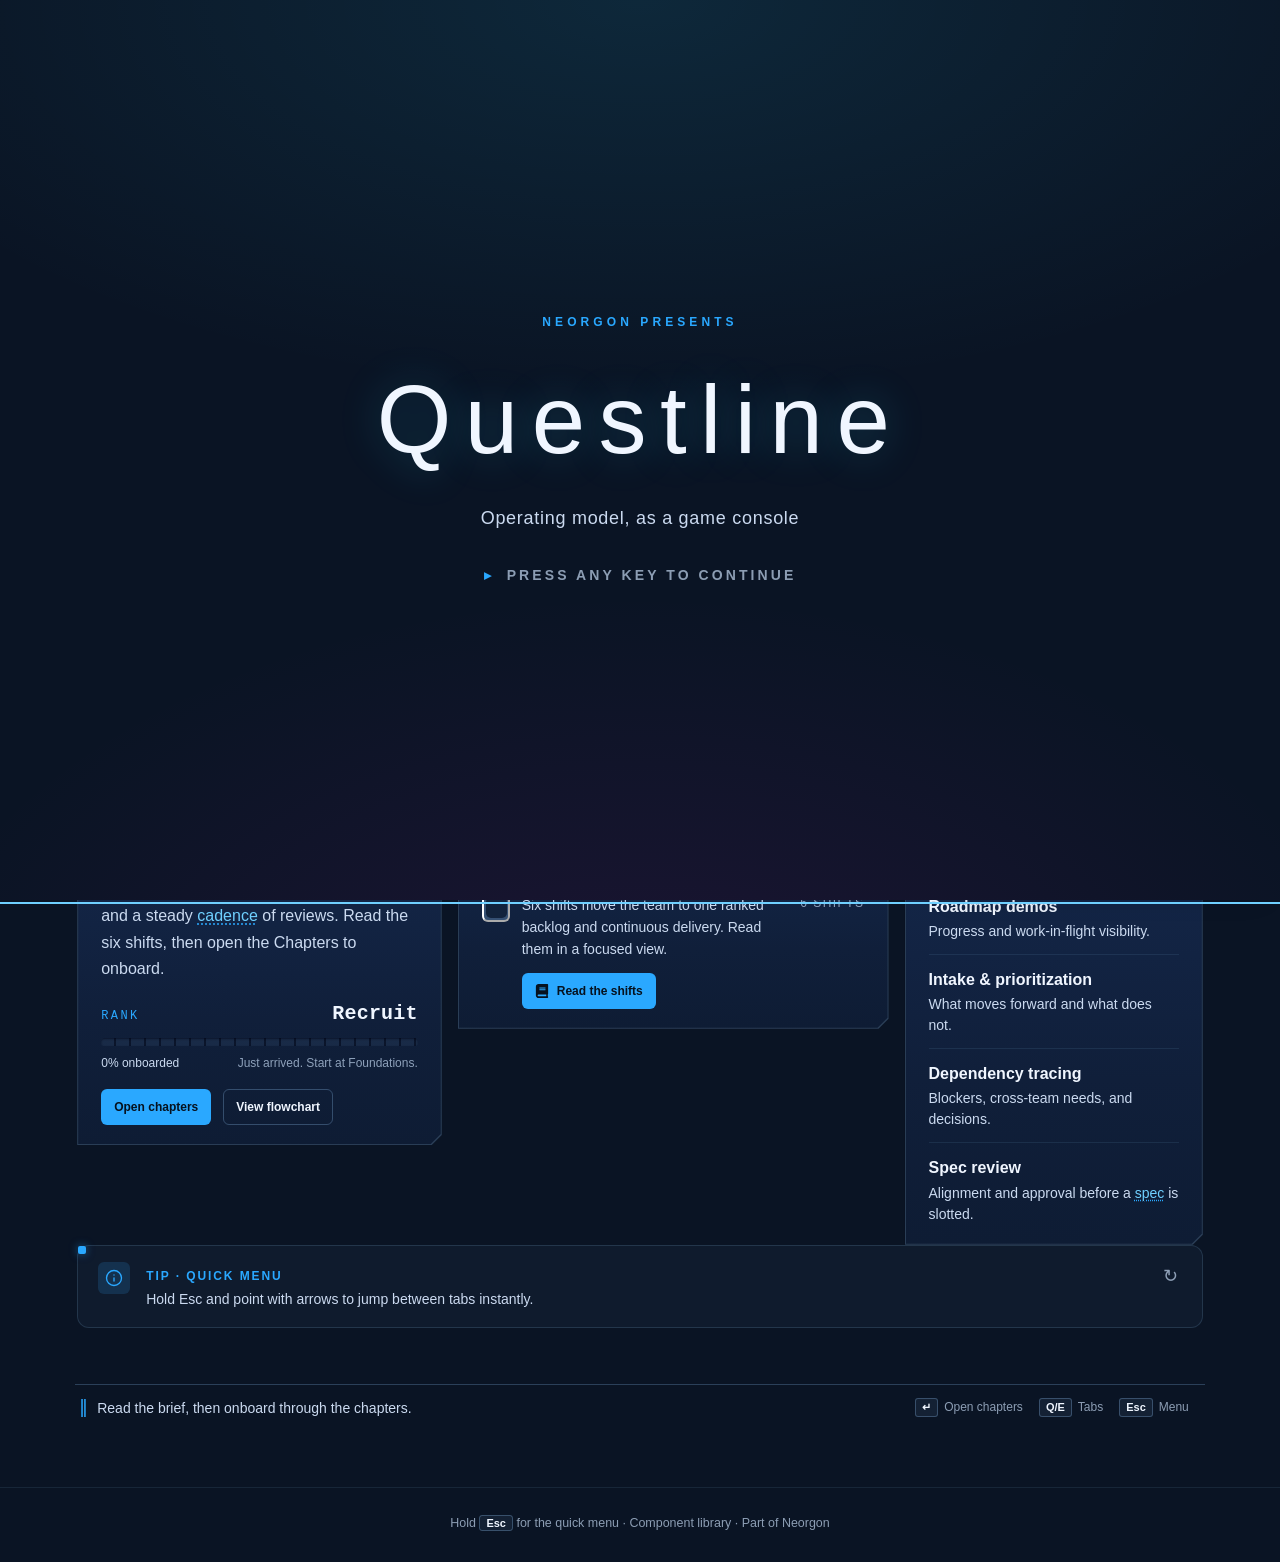
==== commit 1694195c: "chore(cdn): point shared assets at dedicated cdn.neorgon.org CDN now lives on its dedicated domain (" ====
--- a/index.html
+++ b/index.html
@@ -3,7 +3,7 @@
 <head>
   <meta charset="UTF-8">
   <meta name="viewport" content="width=device-width, initial-scale=1.0">
-  <meta http-equiv="Content-Security-Policy" content="default-src 'self'; base-uri 'self'; form-action 'self'; frame-ancestors 'none'; script-src 'self' https://esm.sh cdn.jsdelivr.net cdnjs.cloudflare.com https://challenges.cloudflare.com https://www.googletagmanager.com https://www.google-analytics.com https://plausible.io; style-src 'self' 'unsafe-inline' https://fonts.googleapis.com https://pub-b597cd281a384f98a47e1f043a6c4160.r2.dev; font-src 'self' https://fonts.gstatic.com; img-src 'self' data: blob: https://*.convex.cloud https://img.clerk.com https://pub-b597cd281a384f98a47e1f043a6c4160.r2.dev https://i.ytimg.com https://yt3.ggpht.com https://www.google-analytics.com; connect-src 'self' https://*.convex.cloud https://*.clerk.accounts.dev https://*.accounts.dev https://clerk-telemetry.com https://api.clerk.com https://challenges.cloudflare.com https://*.workers.dev https://www.google-analytics.com https://www.googletagmanager.com https://plausible.io; frame-src 'self' https://challenges.cloudflare.com https://*.clerk.accounts.dev https://*.accounts.dev https://www.youtube.com https://www.youtube-nocookie.com; worker-src 'self' blob:">
+  <meta http-equiv="Content-Security-Policy" content="default-src 'self'; base-uri 'self'; form-action 'self'; script-src 'self' https://esm.sh cdn.jsdelivr.net cdnjs.cloudflare.com https://challenges.cloudflare.com https://www.googletagmanager.com https://www.google-analytics.com https://plausible.io; style-src 'self' 'unsafe-inline' https://fonts.googleapis.com https://cdn.neorgon.org; font-src 'self' https://fonts.gstatic.com; img-src 'self' data: blob: https://*.convex.cloud https://img.clerk.com https://cdn.neorgon.org https://i.ytimg.com https://yt3.ggpht.com https://www.google-analytics.com; connect-src 'self' https://*.convex.cloud https://*.clerk.accounts.dev https://*.accounts.dev https://clerk-telemetry.com https://api.clerk.com https://challenges.cloudflare.com https://*.workers.dev https://www.google-analytics.com https://www.googletagmanager.com https://plausible.io; frame-src 'self' https://challenges.cloudflare.com https://*.clerk.accounts.dev https://*.accounts.dev https://www.youtube.com https://www.youtube-nocookie.com; worker-src 'self' blob:">
   <meta name="referrer" content="strict-origin-when-cross-origin">
   <meta http-equiv="X-Content-Type-Options" content="nosniff">
   <title>Questline | Operating Model Skill Tree</title>
@@ -27,6 +27,7 @@
   <link rel="icon" type="image/x-icon" href="favicon.ico" />
   <link rel="manifest" href="manifest.json">
   <!-- Load CSS parts in parallel for faster first paint (was @import in style.css) -->
+  <link rel="stylesheet" href="css/parts/tokens.css">
   <link rel="stylesheet" href="css/parts/base.css">
   <link rel="stylesheet" href="css/parts/components.css">
   <link rel="stylesheet" href="css/parts/flow.css">
@@ -34,6 +35,8 @@
   <link rel="stylesheet" href="css/parts/profile.css">
   <link rel="stylesheet" href="css/parts/daily.css">
   <link rel="stylesheet" href="css/parts/atlas.css">
+  <!-- Apply stored theme before first paint -->
+  <script src="js/theme-boot.js"></script>
   <!-- Preload critical JS module -->
   <link rel="modulepreload" href="js/app.js">
   <script type="application/ld+json">
@@ -75,6 +78,8 @@
       <span class="header-bell__dot" id="dailyBellDot" aria-hidden="true"></span>
     </button>
 
+    <button type="button" class="header-theme" id="themeToggle" aria-label="Switch theme" title="Switch theme"></button>
+
     <a class="header-home" href="https://neorgon.com/" title="neorgon.com" aria-label="Neorgon home">
       <svg viewBox="0 0 24 24" fill="currentColor" xmlns="http://www.w3.org/2000/svg">
         <path d="M10 20v-6h4v6h5v-8h3L12 3 2 12h3v8z"/>
@@ -102,6 +107,7 @@
 
   <footer class="info-footer">
     <span class="info-footer__hint">Hold <kbd>Esc</kbd> for the quick menu &middot;</span>
+    <a class="footer-link" href="library.html">Component library</a> &middot;
     Part of <a class="footer-link" href="https://neorgon.com/">Neorgon</a>
   </footer>
 
--- a/css/parts/tokens.css
+++ b/css/parts/tokens.css
@@ -0,0 +1,258 @@
+/* ════════════════════════════════════════════════════════════
+   Questline — design tokens
+   ────────────────────────────────────────────────────────────
+   Single source of truth for color, type, spacing, shape.
+
+   Two first-class themes:
+     dark (default)  "Night console"  — deep navy, azure accent
+     light           "Day clinical"   — Detroit-style off-white
+
+   Components must consume these vars, never hardcoded colors.
+   Theme is set via <html data-theme="light|dark"> by js/theme-boot.js
+   ════════════════════════════════════════════════════════════ */
+
+:root {
+  color-scheme: dark;
+
+  /* ── Palette: Night console ─────────────────────────────── */
+  --bg: #0a1424;
+  --bg-wash-a: rgba(47, 217, 255, .045);   /* corner ambience, azure */
+  --bg-wash-b: rgba(176, 21, 176, .04);    /* corner ambience, violet */
+
+  --text-primary: #f0f6ff;
+  --text-secondary: #cbdaf0;
+  --text-muted: rgba(202, 222, 248, .68);
+  --text-faint: rgba(202, 222, 248, .44);  /* locked/disabled copy */
+
+  --accent: #2aa8ff;
+  --accent-bright: #6fd0ff;
+  --accent-soft: rgba(42, 168, 255, .16);
+  --accent-glow: rgba(42, 168, 255, .50);
+  --ink-on-accent: #06121f;                /* text on azure fills */
+
+  --gold: #ffce4d;                         /* limited-time events only */
+  --gold-soft: rgba(255, 206, 77, .16);
+  --gold-glow: rgba(255, 206, 77, .40);
+  --ink-on-gold: #1a1400;
+
+  --success: #34d399;
+  --success-soft: rgba(52, 211, 153, .35);
+  --success-glow: rgba(52, 211, 153, .5);
+  --ink-on-success: #04210f;
+  --violet: #b08cff;                       /* secondary category hue */
+  --violet-soft: rgba(176, 140, 255, .18);
+  --violet-glow: rgba(176, 140, 255, .40);
+  --danger: #e11d48;
+  --danger-hover: #f43f5e;
+  --danger-soft: rgba(225, 29, 72, .42);
+  --ink-on-danger: #ffffff;
+
+  /* Class hues (Profile) — categorical, not interactive accents */
+  --hue-azure: #2aa8ff;
+  --hue-teal: #34d399;
+  --hue-violet: #b08cff;
+  --hue-amber: #f59e0b;
+  --hue-rose: #f87171;
+
+  /* ── Surfaces & borders ─────────────────────────────────── */
+  --surface-1: rgba(140, 190, 235, .045);
+  --surface-2: rgba(140, 190, 235, .08);
+  --surface-3: rgba(140, 190, 235, .12);
+  --surface-toast: #122039;
+  --border-subtle: rgba(140, 190, 235, .10);
+  --border: rgba(140, 190, 235, .16);
+  --border-strong: rgba(140, 190, 235, .30);
+
+  /* Elevation ramp — physical HUD plates (lit top edge, deep base) */
+  --surface-raise: linear-gradient(180deg, #14274a 0%, #101f3a 60%, #0e1c34 100%);
+  --surface-raise-hi: inset 0 1px 0 rgba(150, 200, 255, .14);
+  --plate-edge: rgba(130, 180, 225, .28);
+
+  /* ── Scrims & shadows ───────────────────────────────────── */
+  --scrim-strong: rgba(2, 6, 23, .9);
+  --scrim-modal: rgba(2, 4, 12, .78);
+  --scrim: rgba(2, 6, 23, .6);
+  --scrim-soft: rgba(2, 6, 23, .4);
+  --shadow-card: 0 12px 28px rgba(2, 6, 23, .5);
+  --shadow-modal: 0 24px 48px rgba(2, 6, 23, .58);
+  --shadow-plate: 0 18px 40px -14px rgba(2, 6, 23, .7), 0 4px 14px -8px rgba(2, 6, 23, .6);
+  --shadow-plate-hi: 0 26px 54px -16px rgba(2, 6, 23, .78), 0 6px 18px -8px rgba(2, 6, 23, .62);
+
+  /* ── Header ─────────────────────────────────────────────── */
+  --header-bg:
+    radial-gradient(120% 180% at 0% -40%, rgba(176, 140, 255, .18) 0%, transparent 55%),
+    linear-gradient(135deg, #122a52 0%, #0c1c3c 48%, #070e1a 100%);
+  --header-text: #ffffff;
+  --header-text-dim: rgba(255, 255, 255, .85);
+  --header-hover: rgba(140, 190, 235, .14);
+  --header-logo-filter: brightness(0) invert(1);
+
+  /* ── Tabs ───────────────────────────────────────────────── */
+  --tab-active-bg: linear-gradient(180deg, #e8f4ff 0%, #c2e6ff 100%);
+  --tab-active-text: #06121f;
+  --tab-active-hi: inset 0 1px 0 rgba(255, 255, 255, .85);
+
+  /* ── Banner plates stay dark in BOTH themes (media plates) ─ */
+  --banner-fill: #0b1626;
+  --banner-fill-hi: #0d1a30;
+  --banner-text: #ffffff;
+  --banner-text-dim: rgba(230, 240, 252, .78);
+
+  /* Media-plate palette extension. Event banners, the daily dispatch, the
+     reader modal, and the focus card keep a dark navy fill in BOTH themes —
+     the themed accent/text vars above flip in light mode and would die on
+     the dark fill, so everything inside a media plate consumes these
+     plate-local vars instead. Deliberately NOT overridden in the light
+     block below. */
+  --banner-fill-deep: #070e1a;              /* reader / daily / modal plates */
+  --banner-text-faint: rgba(202, 222, 248, .5);
+  --banner-azure: #2aa8ff;
+  --banner-azure-bright: #6fd0ff;
+  --banner-azure-soft: rgba(42, 168, 255, .16);
+  --banner-azure-glow: rgba(42, 168, 255, .5);
+  --banner-gold: #ffce4d;
+  --banner-gold-soft: rgba(255, 206, 77, .14);
+  --banner-gold-glow: rgba(255, 206, 77, .4);
+  --banner-violet: #b08cff;
+  --banner-violet-soft: rgba(176, 140, 255, .18);
+  --banner-violet-glow: rgba(176, 140, 255, .4);
+  --banner-success: #34d399;
+  --banner-ink: #06121f;                    /* ink on azure fills */
+  --banner-ink-on-gold: #1a1400;
+  --banner-ink-on-success: #04210f;
+  --banner-border: rgba(140, 190, 235, .16);
+  --banner-surface: rgba(140, 190, 235, .08);
+
+  /* ── Typography: 3 roles, nothing else ────────────────────
+     display — page titles only (thin, wide-tracked, uppercase)
+     body    — all reading copy
+     mono    — kickers, labels, metadata, numerics             */
+  --font: 'Avenir Next', -apple-system, BlinkMacSystemFont, 'Segoe UI', Roboto, Oxygen, Ubuntu, Cantarell, sans-serif;
+  --font-mono: ui-monospace, 'SFMono-Regular', 'Cascadia Code', 'Source Code Pro', Menlo, Monaco, Consolas, 'Liberation Mono', monospace;
+  --text-xs: 0.75rem; --text-sm: 0.875rem; --text-base: 1rem;
+  --text-lg: 1.125rem; --text-xl: 1.25rem; --text-2xl: 1.5rem;
+  --leading-body: 1.58;
+
+  /* Micro-label rhythm — kickers were over-tracked (.24em at 11px
+     reads as noise); .14em at 12px stays HUD without the squint. */
+  --micro-size: var(--text-xs);
+  --micro-track: .14em;
+
+  /* ── Spacing (4px grid) ─────────────────────────────────── */
+  --space-1: 4px; --space-2: 8px; --space-3: 12px; --space-4: 16px;
+  --space-5: 20px; --space-6: 24px; --space-8: 32px;
+
+  /* ── Shape ────────────────────────────────────────────────
+     Plates are faceted (bevels), controls rounded, pills round. */
+  --bevel-lg: 14px;
+  --bevel: 10px;
+  --bevel-sm: 6px;
+  --radius-sm: 6px; --radius: 10px; --radius-md: 12px; --radius-lg: 15px;
+  --card-min: 240px;
+  --plate-poly: polygon(var(--bevel) 0, 100% 0, 100% calc(100% - var(--bevel)),
+    calc(100% - var(--bevel)) 100%, 0 100%, 0 var(--bevel));
+
+  /* ── Motion ─────────────────────────────────────────────── */
+  --ease-snap: cubic-bezier(0.34, 1.56, 0.64, 1);   /* brand logo hover only */
+  --ease-out-quint: cubic-bezier(0.22, 1, 0.36, 1);
+  --ease-out-expo: cubic-bezier(0.16, 1, 0.3, 1);
+  --dur-fast: 120ms; --dur: 200ms;
+
+  /* ── Controls & layers ──────────────────────────────────── */
+  --control-height: 44px;
+  --control-height-sm: 36px;
+  --z-sticky-header: 200;
+  --z-modal: 400;
+  --z-toast: 500;
+
+  /* Aliases kept for view modules */
+  --dbh-cyan: var(--accent);
+  --dbh-cyan-soft: var(--accent-soft);
+  --dbh-cyan-glow: var(--accent-glow);
+  --dbh-panel: rgba(14, 28, 52, .88);
+  --dbh-panel-2: rgba(18, 34, 60, .92);
+  --dbh-edge: var(--plate-edge);
+  --dbh-done: var(--success);
+  --qprog-fill: linear-gradient(90deg, var(--accent), var(--accent-bright));
+}
+
+/* ════════════════════════════════════════════════════════════
+   Day clinical — Detroit-style light theme
+   ════════════════════════════════════════════════════════════ */
+:root[data-theme="light"] {
+  color-scheme: light;
+
+  --bg: #edf0f6;
+  --bg-wash-a: rgba(0, 114, 207, .05);
+  --bg-wash-b: rgba(0, 114, 207, .03);
+
+  --text-primary: #0f1a2e;
+  --text-secondary: #33445e;
+  --text-muted: rgba(15, 26, 46, .64);
+  --text-faint: rgba(15, 26, 46, .42);
+
+  --accent: #0072cf;
+  --accent-bright: #0090e8;
+  --accent-soft: rgba(0, 114, 207, .10);
+  --accent-glow: rgba(0, 114, 207, .30);
+  --ink-on-accent: #ffffff;
+
+  --gold: #a87708;
+  --gold-soft: rgba(168, 119, 8, .12);
+  --gold-glow: rgba(168, 119, 8, .28);
+  --ink-on-gold: #ffffff;
+
+  --success: #0c9a67;
+  --success-soft: rgba(12, 154, 103, .22);
+  --success-glow: rgba(12, 154, 103, .35);
+  --ink-on-success: #ffffff;
+  --violet: #7c5cd6;
+  --violet-soft: rgba(124, 92, 214, .12);
+  --violet-glow: rgba(124, 92, 214, .28);
+  --danger: #d61f4b;
+  --danger-hover: #b8173e;
+  --danger-soft: rgba(214, 31, 75, .25);
+  --ink-on-danger: #ffffff;
+
+  --hue-azure: #0072cf;
+  --hue-teal: #0c9a67;
+  --hue-violet: #7c5cd6;
+  --hue-amber: #a87708;
+  --hue-rose: #d64550;
+
+  --surface-1: rgba(15, 42, 84, .04);
+  --surface-2: rgba(15, 42, 84, .07);
+  --surface-3: rgba(15, 42, 84, .11);
+  --surface-toast: #0f1a2e;
+  --border-subtle: rgba(15, 42, 84, .10);
+  --border: rgba(15, 42, 84, .16);
+  --border-strong: rgba(15, 42, 84, .30);
+
+  --surface-raise: linear-gradient(180deg, #ffffff 0%, #f4f7fc 60%, #eef2f9 100%);
+  --surface-raise-hi: inset 0 1px 0 rgba(255, 255, 255, .9);
+  --plate-edge: rgba(15, 42, 84, .22);
+
+  --scrim-strong: rgba(15, 26, 46, .88);
+  --scrim-modal: rgba(15, 26, 46, .62);
+  --scrim: rgba(15, 26, 46, .5);
+  --scrim-soft: rgba(15, 26, 46, .3);
+  --shadow-card: 0 10px 24px rgba(15, 26, 46, .10);
+  --shadow-modal: 0 24px 48px rgba(15, 26, 46, .22);
+  --shadow-plate: 0 14px 32px -14px rgba(15, 26, 46, .18), 0 3px 10px -6px rgba(15, 26, 46, .10);
+  --shadow-plate-hi: 0 20px 44px -16px rgba(15, 26, 46, .22), 0 5px 14px -7px rgba(15, 26, 46, .12);
+
+  --header-bg:
+    radial-gradient(120% 180% at 0% -40%, rgba(0, 114, 207, .08) 0%, transparent 55%),
+    linear-gradient(135deg, #ffffff 0%, #eef2f9 52%, #e2e9f4 100%);
+  --header-text: #0f1a2e;
+  --header-text-dim: rgba(15, 26, 46, .72);
+  --header-hover: rgba(15, 42, 84, .08);
+  --header-logo-filter: brightness(0);
+
+  --tab-active-bg: linear-gradient(180deg, #16263f 0%, #0f1a2e 100%);
+  --tab-active-text: #ffffff;
+  --tab-active-hi: inset 0 1px 0 rgba(255, 255, 255, .18);
+
+  --dbh-panel: rgba(255, 255, 255, .9);
+  --dbh-panel-2: rgba(244, 247, 252, .94);
+}
--- a/css/parts/base.css
+++ b/css/parts/base.css
@@ -3,98 +3,11 @@
 
 /*
  * ── Design tokens ─────────────────────────────────────────────
- *
- *  Colors
- *  bg:                 #0a1424  (deep ink-navy; see --bg below)
- *  surface-1 (cards):  rgba(255,255,255,.03)
- *  surface-2 (hover):  rgba(255,255,255,.06)
- *  border-subtle:      rgba(255,255,255,.07)
- *  border:             rgba(255,255,255,.1)
- *  border-strong:      rgba(255,255,255,.22)
- *  blue accent:        #0063e5
- *  blue accent bright: #0080ff
- *  text primary:       #f9f9f9
- *  text secondary:     #cacaca
- *  text muted:         rgba(255,255,255,.55)
- *  header gradient:    in oklch 135deg, #B015B0 0%, #3D0080 50%, #040714 100%
- *
- *  Typography scale (rem)
- *  --text-xs: 0.75    --text-sm: 0.875   --text-base: 1
- *  --text-lg: 1.125   --text-xl: 1.25    --text-2xl: 1.5
- *  font stack: 'Avenir Next', -apple-system, BlinkMacSystemFont,
- *              'Segoe UI', Roboto, Oxygen, Ubuntu, Cantarell, sans-serif
- *
- *  Spacing scale (4px grid)
- *  --space-1: 4px   --space-2: 8px   --space-3: 12px   --space-4: 16px
- *  --space-6: 24px  --space-8: 32px
- *
- *  Radii
- *  --radius-sm: 6px   --radius: 10px   --radius-lg: 15px
- *
- *  Easing
- *  --ease-snap: cubic-bezier(0.34, 1.56, 0.64, 1)  (spring/overshoot — brand
- *               logo hover ONLY; product motion uses --ease-out-quint/expo)
- *  --dur-fast: 120ms   --dur: 200ms
- *
- *  UI primitives
- *  --control-height: 44px   (touch minimum)
- *  --control-height-sm: 36px
- *  --z-sticky-header: 200   --z-modal: 400   --z-toast: 500
+ * All tokens live in css/parts/tokens.css (loaded before this file):
+ * colors, typography (display/body/mono), spacing, bevels, shadows,
+ * and both themes — dark "Night console" (:root) and light
+ * "Day clinical" (:root[data-theme="light"]). Consume vars only.
  */
-
-:root {
-  /* Modern Disney console — deep ink-navy base, bright azure + gold accents.
-     Inspired by Epic Mickey Rebrushed menus; readable sans kept throughout. */
-  --bg: #0a1424;
-  --surface-1: rgba(255,255,255,.035);
-  --surface-2: rgba(255,255,255,.07);
-  --surface-toast: #122039;
-  --border-subtle: rgba(140,190,235,.10);
-  --border: rgba(140,190,235,.16);
-  --border-strong: rgba(140,190,235,.30);
-  --text-primary: #f3f8ff;
-  --text-secondary: #cfddee;    /* lifted from #c2d3e8 for body copy */
-  --text-muted: rgba(206,224,247,.72);  /* lifted from .55 — was near the AA floor */
-  --accent: #2aa8ff;            /* azure */
-  --accent-bright: #6fd0ff;     /* lighter azure */
-  --accent-soft: rgba(42,168,255,.16);
-  --accent-glow: rgba(42,168,255,.50);
-  --gold: #ffce4d;
-  --danger: #e11d48;
-  --danger-hover: #f43f5e;
-  /* Bevel scale for faceted boxes. ONE shape language across the app:
-     plates are faceted (these tokens), controls are rounded (--radius-sm),
-     pills are round (999px), status glyphs are soft-square (--radius-sm).
-     --bevel dropped 12→10 so panels and cards share one corner size. */
-  --bevel-lg: 14px;   /* hero plates: banner, daily, command palette, modal */
-  --bevel: 10px;      /* standard plates: cpanel, cchapter, cband, crung, ccert, tnode, catlas card */
-  --bevel-sm: 6px;    /* small faceted controls where faceting is intentional */
-  --card-min: 240px;  /* one grid floor for cchapters / cclasses / csite-grid */
-  --radius-md: 12px;  /* relocated here from flow.css so the radius scale lives in one place */
-  /* Soft, exponential page/tab transition curves — no bounce, no elastic. */
-  --ease-out-quint: cubic-bezier(0.22, 1, 0.36, 1);
-  --ease-out-expo: cubic-bezier(0.16, 1, 0.3, 1);
-  --font: 'Avenir Next', -apple-system, BlinkMacSystemFont, 'Segoe UI', Roboto, Oxygen, Ubuntu, Cantarell, sans-serif;
-  /* Console readout face — numerics, timers, kickers, codes. A mono face is
-     what sells "game HUD" over "web copy" (the design-system pass called for
-     Share Tech Mono / Fira Code). System mono stack: zero network cost, and
-     the data already uses font-variant-numeric: tabular-nums. */
-  --font-mono: ui-monospace, 'SFMono-Regular', 'Cascadia Code', 'Source Code Pro', Menlo, Monaco, Consolas, 'Liberation Mono', monospace;
-  --text-xs: 0.75rem; --text-sm: 0.875rem; --text-base: 1rem;
-  --text-lg: 1.125rem; --text-xl: 1.25rem; --text-2xl: 1.5rem;
-  --space-1: 4px; --space-2: 8px; --space-3: 12px; --space-4: 16px;
-  --space-6: 24px; --space-8: 32px;
-  --radius-sm: 6px; --radius: 10px; --radius-lg: 15px;
-  --ease-snap: cubic-bezier(0.34, 1.56, 0.64, 1);
-  --dur-fast: 120ms; --dur: 200ms;
-  --control-height: 44px;
-  --control-height-sm: 36px;
-  --shadow-card: 0 12px 28px rgba(15, 23, 42, 0.5);
-  --shadow-modal: 0 24px 48px rgba(2, 6, 23, 0.58);
-  --z-sticky-header: 200;
-  --z-modal: 400;
-  --z-toast: 500;
-}
 
 html { height: 100%; scroll-behavior: smooth; }
 body {
@@ -102,7 +15,9 @@
   background: var(--bg);
   min-height: 100%;
   color: var(--text-primary);
+  line-height: var(--leading-body);
   display: flex; flex-direction: column;
+  transition: background-color var(--dur), color var(--dur);
 }
 
 body.modal-open {
@@ -190,17 +105,14 @@
 }
 
 /* ── Header ────────────────────────────────────────────────── */
-/* Retinted to match the Questline console: a deep ink-navy bar with an azure
-   sweep and a faint violet edge (a nod to the brand magenta), so the header
-   reads as part of the NieR-style game UI rather than the default magenta
-   brand gradient. A 1px azure underline + dotted seam echo the console tabs. */
+/* Themed via --header-* tokens: deep navy + azure sweep in Night console,
+   white + hairline azure in Day clinical. A 1px azure underline + dotted
+   seam echo the console tabs in both. */
 .header-bar {
-  background:
-    radial-gradient(120% 180% at 0% -40%, rgba(176,140,255,.22) 0%, transparent 55%),
-    linear-gradient(135deg, #122a52 0%, #0c1c3c 48%, #070e1a 100%);
+  background: var(--header-bg);
   backdrop-filter: blur(12px);
   border-bottom: 1px solid var(--accent);
-  box-shadow: 0 1px 0 0 rgba(42,168,255,.25), 0 6px 22px -10px rgba(2,6,23,.7);
+  box-shadow: 0 1px 0 0 var(--accent-soft), 0 6px 22px -10px var(--scrim);
   padding: 0 var(--space-6);
   height: 68px;
   position: sticky;
@@ -229,20 +141,15 @@
 
 .header-logo-img {
   height: 36px; width: auto; flex-shrink: 0;
-  filter: brightness(0) invert(1);
+  filter: var(--header-logo-filter);
   transition: transform 0.3s var(--ease-snap);
   display: block;
 }
 .header-logo-img:hover { transform: scale(1.14) rotate(-9deg); }
 
 .header-title-link { text-decoration: none; color: inherit; }
-/* The brand gradient starts bright magenta, where white text dips below AA.
-   A soft dark scrim under the glyphs lifts both lines to legible at every
-   gradient stop without altering the shared brand gradient itself. */
-.header-logo h1 { font-size: 1.2em; font-weight: 600; color: #fff; letter-spacing: .5px;
-  text-shadow: 0 1px 3px rgba(8,4,20,.6); }
-.header-subtitle { font-size: .82em; color: rgba(255,255,255,.88); font-weight: 500; margin-top: 3px;
-  text-shadow: 0 1px 3px rgba(8,4,20,.55); }
+.header-logo h1 { font-size: 1.2em; font-weight: 600; color: var(--header-text); letter-spacing: .5px; }
+.header-subtitle { font-size: .82em; color: var(--header-text-dim); font-weight: 500; margin-top: 3px; }
 
 /* ── Nav & Auth ────────────────────────────────────────────── */
 /*
@@ -262,29 +169,32 @@
   min-width: var(--control-height);
   min-height: var(--control-height);
   padding: var(--space-2);
-  color: rgba(255,255,255,0.9); text-decoration: none;
+  color: var(--header-text-dim); text-decoration: none;
   border-radius: var(--radius-sm);
   transition: color var(--dur), background var(--dur);
   flex-shrink: 0;
 }
-.header-home:hover { color: #fff; background: rgba(255,255,255,0.12); }
+.header-home:hover { color: var(--header-text); background: var(--header-hover); }
 .header-home svg { width: 34px; height: 34px; display: block; }
 
-/* Notification bell: sits left of the home icon in the right cluster. */
-.header-bell {
+/* Notification bell + theme toggle: sit left of the home icon in the right cluster. */
+.header-bell,
+.header-theme {
   position: relative;
   display: flex; align-items: center; justify-content: center;
-  margin-left: auto;
   min-width: var(--control-height);
   min-height: var(--control-height);
   padding: var(--space-2);
-  color: rgba(255,255,255,0.9); background: transparent;
+  color: var(--header-text-dim); background: transparent;
   border: none; border-radius: var(--radius-sm);
   cursor: pointer; transition: color var(--dur), background var(--dur);
   flex-shrink: 0;
 }
-.header-bell:hover { color: #fff; background: rgba(255,255,255,0.12); }
+.header-bell { margin-left: auto; }
+.header-bell:hover,
+.header-theme:hover { color: var(--header-text); background: var(--header-hover); }
 .header-bell svg { width: 28px; height: 28px; display: block; }
+.header-theme svg { width: 24px; height: 24px; display: block; }
 .header-bell__dot {
   position: absolute; top: 10px; right: 10px;
   width: 8px; height: 8px;
@@ -303,12 +213,12 @@
   min-width: var(--control-height);
   min-height: var(--control-height);
   padding: var(--space-2);
-  color: rgba(255,255,255,0.9); background: transparent;
-  border: 1px solid rgba(255,255,255,0.18); border-radius: var(--radius-sm);
+  color: var(--header-text-dim); background: transparent;
+  border: 1px solid var(--border-strong); border-radius: var(--radius-sm);
   cursor: pointer; transition: color var(--dur), background var(--dur);
   flex-shrink: 0;
 }
-.header-menu:hover { color: #fff; background: rgba(255,255,255,0.12); }
+.header-menu:hover { color: var(--header-text); background: var(--header-hover); }
 .header-menu svg { width: 28px; height: 28px; display: block; }
 
 @media (max-width: 760px) {
@@ -363,9 +273,7 @@
 }
 .btn--primary {
   background: var(--accent);
-  /* Dark ink on azure clears WCAG AA (#06121f on #2aa8ff ≈ 8.5:1); white
-     was 2.6:1 and failed. Same ink the active tabs/rows already use. */
-  color: #06121f;
+  color: var(--ink-on-accent);
   font-weight: 700;
   border-color: transparent;
 }
@@ -376,16 +284,18 @@
   border-color: var(--border-strong);
 }
 .btn--secondary:hover {
-  background: rgba(255, 255, 255, 0.1);
+  background: var(--surface-3);
+  border-color: var(--accent);
 }
 .btn--ghost {
   background: transparent;
-  color: rgba(255,255,255,0.92);
-  border-color: rgba(255,255,255,0.18);
+  color: var(--text-primary);
+  border-color: var(--border-strong);
 }
 .btn--ghost:hover {
-  background: rgba(255,255,255,0.1);
-  color: #fff;
+  background: var(--surface-2);
+  color: var(--text-primary);
+  border-color: var(--accent);
 }
 .btn--danger {
   background: var(--danger);
@@ -401,10 +311,10 @@
   justify-content: center;
   min-height: var(--control-height);
   padding: 0 var(--space-3);
-  border: 1px solid rgba(255,255,255,0.18);
-  border-radius: var(--radius-sm);
-  background: transparent;
-  color: rgba(255,255,255,0.92);
+  border: 1px solid var(--border-strong);
+  border-radius: var(--radius-sm);
+  background: transparent;
+  color: var(--text-primary);
   cursor: pointer;
   font-family: inherit;
   font-size: var(--text-sm);
@@ -412,8 +322,9 @@
   transition: background-color var(--dur), color var(--dur), border-color var(--dur);
 }
 .nav-link:hover {
-  background: rgba(255,255,255,0.1);
-  color: #fff;
+  background: var(--surface-2);
+  color: var(--text-primary);
+  border-color: var(--accent);
 }
 
 .auth-toggle {
@@ -423,17 +334,18 @@
   min-width: var(--control-height);
   min-height: var(--control-height);
   padding: 0;
-  border: 1px solid rgba(255,255,255,0.18);
-  border-radius: var(--radius-sm);
-  background: transparent;
-  color: rgba(255,255,255,0.92);
+  border: 1px solid var(--border-strong);
+  border-radius: var(--radius-sm);
+  background: transparent;
+  color: var(--text-primary);
   cursor: pointer;
   font-family: inherit;
   transition: background-color var(--dur), color var(--dur), border-color var(--dur);
 }
 .auth-toggle:hover {
-  background: rgba(255,255,255,0.1);
-  color: #fff;
+  background: var(--surface-2);
+  color: var(--text-primary);
+  border-color: var(--accent);
 }
 .auth-toggle svg {
   width: 22px;
@@ -452,7 +364,7 @@
  * For blocking overlays use .modal below.
  */
 .auth-panel {
-  background: rgba(255,255,255,0.02);
+  background: var(--surface-1);
   border-bottom: 1px solid var(--border-subtle);
   max-height: 0;
   overflow: hidden;
@@ -506,7 +418,7 @@
   border: none;
   border-radius: var(--radius-sm);
   background: var(--accent);
-  color: #06121f;            /* dark ink on azure for WCAG AA (see .btn--primary) */
+  color: var(--ink-on-accent);
   font-family: inherit;
   font-weight: 700;
   font-size: var(--text-sm);
--- a/css/parts/components.css
+++ b/css/parts/components.css
@@ -14,7 +14,7 @@
 .modal__backdrop {
   position: absolute;
   inset: 0;
-  background: rgba(2, 4, 12, 0.72);
+  background: var(--scrim-modal);
   backdrop-filter: blur(4px);
 }
 .modal__dialog {
@@ -75,7 +75,7 @@
 /* For purposeful reading of longer copy. A near-black navy panel (tinted,
    never pure black) with the azure faceted frame, so the eyes settle away
    from the busy console. Built on the closed-bevel ring (.fbevel). */
-.modal--reader .modal__backdrop { background: rgba(2, 4, 12, 0.82); }
+.modal--reader .modal__backdrop { background: var(--scrim-modal); }
 .reader {
   position: relative; z-index: 1;
   display: flex; flex-direction: column;
@@ -83,8 +83,8 @@
   /* Closed-bevel ring: rim = accent, fill = near-black navy. */
   --poly: polygon(var(--bevel) 0, 100% 0, 100% calc(100% - var(--bevel)),
     calc(100% - var(--bevel)) 100%, 0 100%, 0 var(--bevel));
-  --bevel-line: var(--reader-rim, var(--accent));
-  --bevel-fill: #070e1a;
+  --bevel-line: var(--reader-rim, var(--banner-azure));
+  --bevel-fill: var(--banner-fill-deep);
   --bevel-w: 1px;
   box-shadow: var(--shadow-modal), 0 0 36px -8px var(--reader-glow, var(--accent-glow));
   opacity: 0; transform: translateY(10px) scale(.99);
@@ -96,23 +96,23 @@
   transition: opacity .2s var(--ease-out-expo), transform .3s var(--ease-out-expo);
 }
 .modal.is-out .reader__rule { transform: scaleX(0); transition: transform .15s ease-out; }
-.reader--azure  { --reader-rim: var(--accent);  --reader-glow: var(--accent-glow); }
-.reader--gold   { --reader-rim: var(--gold);     --reader-glow: rgba(255,206,77,.4); }
-.reader--violet { --reader-rim: #b08cff;         --reader-glow: rgba(176,140,255,.4); }
+.reader--azure  { --reader-rim: var(--banner-azure);  --reader-glow: var(--banner-azure-glow); }
+.reader--gold   { --reader-rim: var(--banner-gold);   --reader-glow: var(--banner-gold-glow); }
+.reader--violet { --reader-rim: var(--banner-violet); --reader-glow: var(--banner-violet-glow); }
 .reader__head {
   padding: var(--space-6) var(--space-6) var(--space-4);
   text-align: center;
 }
 .reader__kicker {
   display: block; font-size: var(--text-xs); font-weight: 700;
-  text-transform: uppercase; letter-spacing: .26em; color: var(--reader-rim, var(--accent));
+  text-transform: uppercase; letter-spacing: .26em; color: var(--reader-rim, var(--banner-azure));
 }
 .reader__title {
-  font-size: var(--text-2xl); font-weight: 600; color: var(--text-primary);
+  font-size: var(--text-2xl); font-weight: 600; color: var(--banner-text);
   letter-spacing: .02em; margin-top: var(--space-2);
 }
 .reader__sub {
-  font-size: var(--text-sm); color: var(--text-muted); margin-top: 6px;
+  font-size: var(--text-sm); color: var(--banner-text-faint); margin-top: 6px;
 }
 .reader__rule {
   display: block; height: 1px; width: 140px; margin: var(--space-4) auto 0;
@@ -129,10 +129,10 @@
 .reader__sec:first-child { margin-top: var(--space-2); }
 .reader__h {
   font-size: var(--text-sm); font-weight: 700; letter-spacing: .08em;
-  text-transform: uppercase; color: var(--reader-rim, var(--accent));
+  text-transform: uppercase; color: var(--reader-rim, var(--banner-azure));
   margin-bottom: 6px;
 }
-.reader__p { font-size: var(--text-base); color: var(--text-secondary); line-height: 1.7; }
+.reader__p { font-size: var(--text-base); color: var(--banner-text-dim); line-height: 1.7; }
 .reader__foot {
   display: flex; justify-content: center;
   padding: var(--space-2) var(--space-6) var(--space-6);
@@ -167,7 +167,7 @@
   text-transform: uppercase; letter-spacing: .34em; color: var(--accent);
 }
 .splash__title {
-  font-size: clamp(3rem, 11vw, 6rem); font-weight: 300; color: #fff;
+  font-size: clamp(3rem, 11vw, 6rem); font-weight: 300; color: var(--text-primary);
   letter-spacing: .14em; margin: var(--space-3) 0 var(--space-2);
   text-shadow: 0 0 40px rgba(47,217,255,.25);
 }
@@ -192,7 +192,7 @@
   opacity: 0; transition: opacity .2s ease-out;
 }
 .coach.is-visible { opacity: 1; }
-.coach__scrim { position: absolute; inset: 0; background: rgba(2,4,12,.74); backdrop-filter: blur(4px); }
+.coach__scrim { position: absolute; inset: 0; background: var(--scrim-modal); backdrop-filter: blur(4px); }
 .coach__card {
   position: relative; z-index: 1; width: min(100%, 420px);
   background: var(--surface-1); border: 1px solid var(--border-strong);
@@ -245,7 +245,7 @@
 }
 .card:hover {
   border-color: var(--border-strong);
-  box-shadow: 0 8px 20px rgba(15, 23, 42, 0.45);
+  box-shadow: 0 8px 20px var(--scrim-soft);
 }
 .card--interactive {
   transition:
@@ -286,7 +286,7 @@
 /* ── Micro-interactions ────────────────────────────────────── */
 /* Subtle glow lift on interactive cards for a more tactile feel. */
 .card:hover, .cpanel:hover, .cclass:hover {
-  box-shadow: 0 8px 24px rgba(15, 23, 42, 0.5), 0 0 0 1px rgba(42,168,255,.08);
+  box-shadow: 0 8px 24px var(--scrim-soft), 0 0 0 1px rgba(42,168,255,.08);
 }
 
 /* Links and interactive text get a gentler color transition. */
@@ -332,7 +332,7 @@
   border-radius: var(--radius);
   padding: var(--space-3) var(--space-4);
   font-size: var(--text-sm);
-  color: var(--text-primary);
+  color: var(--banner-text);
   box-shadow: var(--shadow-card);
   pointer-events: none;
   transform: translateY(8px);
@@ -352,7 +352,7 @@
 .toast__msg { flex: 1; }
 .toast__action {
   flex-shrink: 0;
-  background: var(--accent); color: #06121f;
+  background: var(--accent); color: var(--ink-on-accent);
   border: none; border-radius: var(--radius-sm);
   padding: 6px 14px; font-family: inherit; font-size: var(--text-xs);
   font-weight: 700; text-transform: uppercase; letter-spacing: .06em;
@@ -406,7 +406,7 @@
   z-index: 1000;
   padding: var(--space-2) var(--space-4);
   background: var(--accent-bright);
-  color: #000;
+  color: var(--ink-on-accent);
   font-weight: 600;
   font-size: var(--text-sm);
   border-radius: 0 0 var(--radius-sm) var(--radius-sm);
@@ -476,14 +476,14 @@
   align-items: center;
   margin-bottom: var(--space-6);
   padding: var(--space-6);
-  background: var(--accent);
+  background: var(--banner-azure);
   border-radius: var(--radius-lg);
-  box-shadow: 0 0 32px -10px var(--accent-glow), var(--shadow-card);
+  box-shadow: 0 0 32px -10px var(--banner-azure-glow), var(--shadow-card);
   animation: focusEnter 0.55s var(--ease-out-expo) both;
 }
 .focus__card::before {
   content: ""; position: absolute; inset: 1px; z-index: 0;
-  background: #0b1626; border-radius: calc(var(--radius-lg) - 1px);
+  background: var(--banner-fill); border-radius: calc(var(--radius-lg) - 1px);
   pointer-events: none;
 }
 @keyframes focusEnter {
@@ -494,18 +494,18 @@
 .focus__card::after {
   content: ""; position: absolute; left: 0; top: 0; z-index: 2;
   width: 10px; height: 10px; border-radius: 2px;
-  background: var(--accent);
-  box-shadow: 0 0 8px var(--accent-glow);
+  background: var(--banner-azure);
+  box-shadow: 0 0 8px var(--banner-azure-glow);
   pointer-events: none;
 }
 .focus__glyph {
   position: relative; z-index: 1;
   display: inline-flex; align-items: center; justify-content: center;
   width: 56px; height: 56px; flex-shrink: 0;
-  color: var(--accent); background: var(--accent-soft);
+  color: var(--banner-azure); background: var(--banner-azure-soft);
   border-radius: var(--radius-md);
 }
-.focus__glyph svg { filter: drop-shadow(0 0 6px var(--accent-glow)); }
+.focus__glyph svg { filter: drop-shadow(0 0 6px var(--banner-azure-glow)); }
 .focus__main { position: relative; z-index: 1; min-width: 0; }
 .focus__head {
   position: relative; z-index: 1;
@@ -513,30 +513,30 @@
 }
 .focus__kicker {
   font-size: var(--text-xs); font-weight: 700; text-transform: uppercase;
-  letter-spacing: .2em; color: var(--accent);
+  letter-spacing: .2em; color: var(--banner-azure);
 }
 .focus__streak {
   font-size: var(--text-xs); font-weight: 700; text-transform: uppercase;
-  letter-spacing: .1em; color: var(--gold);
-  padding: 3px 10px; background: rgba(255,206,77,.12);
+  letter-spacing: .1em; color: var(--banner-gold);
+  padding: 3px 10px; background: var(--banner-gold-soft);
   border-radius: var(--radius-sm);
 }
 .focus__title {
-  font-size: var(--text-xl); font-weight: 600; color: #fff; letter-spacing: .01em;
+  font-size: var(--text-xl); font-weight: 600; color: var(--banner-text); letter-spacing: .01em;
 }
 .focus__blurb {
-  font-size: var(--text-sm); color: var(--text-secondary); line-height: 1.6; margin-top: 4px;
+  font-size: var(--text-sm); color: var(--banner-text-dim); line-height: 1.6; margin-top: 4px;
 }
 .focus__actions {
   display: flex; flex-direction: column; align-items: flex-end; gap: var(--space-3);
   min-width: 110px;
 }
 .focus__dismiss {
-  background: transparent; border: none; color: var(--text-muted);
+  background: transparent; border: none; color: var(--banner-text-faint);
   font-size: 1.25rem; line-height: 1; cursor: pointer; padding: 2px 6px;
   transition: color var(--dur), transform var(--dur-fast);
 }
-.focus__dismiss:hover { color: #fff; transform: scale(1.1); }
+.focus__dismiss:hover { color: var(--banner-text); transform: scale(1.1); }
 @media (max-width: 720px) {
   .focus__card { grid-template-columns: auto 1fr; }
   .focus__actions { grid-column: 1 / -1; flex-direction: row; align-items: center; justify-content: space-between; }
--- a/css/parts/flow.css
+++ b/css/parts/flow.css
@@ -1,38 +1,8 @@
 /* ════════════════════════════════════════════════════════════
    Questline — Detroit: Become Human style chapter flowchart
+   ────────────────────────────────────────────────────────────
+   All color/shape tokens live in tokens.css (--dbh-* aliases included).
    ════════════════════════════════════════════════════════════ */
-
-:root {
-  /* One "active/lit" blue across the whole product (was a split of
-     #41c4ff and #2aa8ff for the same semantic). Aliased to --accent. */
-  --dbh-cyan: var(--accent);
-  --dbh-cyan-soft: var(--accent-soft);
-  --dbh-cyan-glow: var(--accent-glow);
-  --dbh-panel: rgba(14,28,52,.88);
-  --dbh-panel-2: rgba(18,34,60,.92);
-  --dbh-edge: rgba(130,180,225,.28);
-  --dbh-done: #58e0a8;
-  /* One progress-bar fill, used by every progress widget. */
-  --qprog-fill: linear-gradient(90deg, var(--accent), var(--accent-bright));
-
-  /* ── Elevation ramp ────────────────────────────────────────
-     The old panels (rgba 14,28,52,.88) sat ~one shade above the #0a1424 bg,
-     so they read flat. A real ramp: each surface a touch lighter than the
-     last, lit by a 1px top inner-highlight and grounded by a deep shadow.
-     Reverse-elevation (lit edge on top) is what reads as "physical HUD
-     plate" rather than "form panel". */
-  --surface-raise: linear-gradient(180deg, #14274a 0%, #101f3a 60%, #0e1c34 100%);
-  --surface-raise-hi: inset 0 1px 0 rgba(150,200,255,.14);  /* top highlight */
-  /* --radius-md now lives in base.css :root (single radius scale). */
-  --shadow-plate: 0 18px 40px -14px rgba(2,6,23,.7), 0 4px 14px -8px rgba(2,6,23,.6);
-  --shadow-plate-hi: 0 26px 54px -16px rgba(2,6,23,.78), 0 6px 18px -8px rgba(2,6,23,.62);
-
-  /* Shared faceted-corner polygon for panels/cards — the NieR/Detroit
-     signature carried off the tab bar onto every plate. drop-shadow (not
-     box-shadow) is used to cast a shadow that follows the clipped silhouette. */
-  --plate-poly: polygon(var(--bevel) 0, 100% 0, 100% calc(100% - var(--bevel)),
-    calc(100% - var(--bevel)) 100%, 0 100%, 0 var(--bevel));
-}
 
 /* Faceted, slightly tilted background plates behind everything */
 body::before {
@@ -41,8 +11,8 @@
   /* Calmer two-layer wash: a faint corner glow each side, no hatching lines
      behind text (the old 115deg/25deg stripes added noise under copy). */
   background:
-    radial-gradient(120% 90% at 88% -10%, rgba(47,217,255,.045) 0%, transparent 46%),
-    radial-gradient(120% 90% at 8% 108%, rgba(176,21,176,.05) 0%, transparent 48%);
+    radial-gradient(120% 90% at 88% -10%, var(--bg-wash-a) 0%, transparent 46%),
+    radial-gradient(120% 90% at 8% 108%, var(--bg-wash-b) 0%, transparent 48%);
   /* Promote to its own GPU layer so the fixed plate is not repainted on scroll. */
   transform: translateZ(0);
   will-change: transform;
@@ -83,7 +53,7 @@
 .wire--dim { stroke: var(--dbh-edge); }
 .wire--lit { stroke: var(--dbh-cyan); filter: drop-shadow(0 0 4px var(--dbh-cyan-glow)); }
 .wire.is-focus { stroke: var(--dbh-cyan); filter: drop-shadow(0 0 6px var(--dbh-cyan-glow)); stroke-width: 2.2; opacity: 1 !important; }
-.wire-node.wire--dim { fill: rgba(120,170,210,.5); }
+.wire-node.wire--dim { fill: var(--text-faint); }
 .wire-node.wire--lit { fill: var(--dbh-cyan); filter: drop-shadow(0 0 4px var(--dbh-cyan-glow)); }
 
 .tree[data-focus-branch] .wire:not(.is-focus) { opacity: .18; }
@@ -121,8 +91,8 @@
   position: relative; display: flex; align-items: center; justify-content: center;
   height: 92px;
   background:
-    radial-gradient(120% 140% at 80% 0%, rgba(47,217,255,.10), transparent 60%),
-    rgba(255,255,255,.02);
+    radial-gradient(120% 140% at 80% 0%, var(--accent-soft), transparent 60%),
+    var(--surface-1);
   border-bottom: 1px solid var(--dbh-edge);
   overflow: hidden;
 }
@@ -130,15 +100,15 @@
 .tnode__no {
   position: absolute; top: 8px; left: 12px;
   font-size: var(--text-xs); font-weight: 600; letter-spacing: .18em;
-  color: rgba(255,255,255,.32);
+  color: var(--text-faint);
   font-variant-numeric: tabular-nums;
 }
 .tnode__seal {
   position: absolute; top: 8px; right: 12px;
   display: inline-flex; align-items: center; justify-content: center;
-  width: 22px; height: 22px; color: #04210f; background: var(--dbh-done);
+  width: 22px; height: 22px; color: var(--ink-on-success); background: var(--dbh-done);
   border-radius: 4px;
-  box-shadow: 0 0 10px rgba(52,211,153,.5);
+  box-shadow: 0 0 10px var(--success-glow);
 }
 .tnode__bar {
   display: flex; align-items: center; justify-content: space-between; gap: var(--space-3);
@@ -146,7 +116,7 @@
 }
 .tnode__title {
   font-size: var(--text-base); font-weight: 600;
-  letter-spacing: .01em; color: #fff;
+  letter-spacing: .01em; color: var(--text-primary);
 }
 .tnode__count {
   font-size: var(--text-xs); font-weight: 600; font-variant-numeric: tabular-nums;
@@ -165,7 +135,7 @@
 .tnode--in-progress:hover,
 .tnode--complete:hover {
   transform: translateY(-3px);
-  filter: drop-shadow(0 14px 26px rgba(2,6,23,.6)) drop-shadow(0 0 14px var(--dbh-cyan-glow));
+  filter: drop-shadow(0 14px 26px var(--scrim)) drop-shadow(0 0 14px var(--dbh-cyan-glow));
 }
 .tnode--available:hover .tnode__inner,
 .tnode--in-progress:hover .tnode__inner,
@@ -182,18 +152,18 @@
 }
 
 .tnode--complete .tnode__inner { --tnode-rim: var(--dbh-done); }
-.tnode--complete .tnode__icon { color: var(--dbh-done); filter: drop-shadow(0 0 6px rgba(52,211,153,.5)); }
-.tnode--complete .tnode__title { color: rgba(255,255,255,.82); }
+.tnode--complete .tnode__icon { color: var(--dbh-done); filter: drop-shadow(0 0 6px var(--success-glow)); }
+.tnode--complete .tnode__title { color: var(--text-secondary); }
 .tnode--complete .tnode__count { color: var(--dbh-done); }
 
 .tnode--locked { filter: grayscale(.6) brightness(.7); cursor: not-allowed; }
-.tnode--locked .tnode__inner { --tnode-rim: rgba(120,170,210,.16); }
+.tnode--locked .tnode__inner { --tnode-rim: var(--border); }
 .tnode--locked .tnode__icon { opacity: .55; }
 
 /* ── Chapter detail (inside the Chapters tab) ──────────────── */
 .branch-progress { display: flex; align-items: center; gap: var(--space-3); }
 .branch-progress__bar {
-  flex: 1; height: 6px; background: rgba(255,255,255,.07); overflow: hidden;
+  flex: 1; height: 6px; background: var(--surface-2); overflow: hidden;
   border-radius: 3px;
 }
 .branch-progress__bar div {
@@ -254,8 +224,8 @@
 .skill__check:hover { background: var(--dbh-cyan); }
 .skill__check:active { transform: scale(.9); }
 .skill--done .skill__check {
-  background: var(--dbh-done); color: #04210f;
-  box-shadow: 0 0 12px rgba(52,211,153,.4);
+  background: var(--dbh-done); color: var(--ink-on-success);
+  box-shadow: 0 0 12px var(--success-glow);
 }
 .skill--done .skill__check::before { background: var(--dbh-done); }
 .skill__main { flex: 1; min-width: 0; }
@@ -270,7 +240,7 @@
 .skill__list { margin: 8px 0 0; padding: 0; list-style: none; display: flex; flex-wrap: wrap; gap: 6px; }
 .skill__list li {
   font-size: var(--text-sm); color: var(--text-secondary); padding: 4px 12px;
-  background: rgba(255,255,255,.05); border: 1px solid var(--dbh-edge);
+  background: var(--surface-1); border: 1px solid var(--dbh-edge);
   border-radius: 999px;
 }
 
--- a/css/parts/console.css
+++ b/css/parts/console.css
@@ -10,11 +10,20 @@
 
 /* ── Tab bar ────────────────────────────────────────────────── */
 .ctabs-wrap { display: flex; flex-direction: row; align-items: center; gap: var(--space-2); }
+/* Single row, always: overflow scrolls with a trailing-edge fade instead of
+   wrapping to a second line. Scrollbar hidden — the fade signals more. */
 .ctabs {
   display: flex; align-items: stretch; gap: var(--space-1);
-  flex-wrap: wrap; flex: 1;
-  padding-left: var(--space-4); position: relative;
-}
+  flex-wrap: nowrap; flex: 1;
+  overflow-x: auto; scrollbar-width: none; -ms-overflow-style: none;
+  padding-left: var(--space-4); padding-bottom: 10px; margin-bottom: -10px;
+  position: relative;
+  mask-image: linear-gradient(90deg, #000 calc(100% - 48px), transparent);
+  -webkit-mask-image: linear-gradient(90deg, #000 calc(100% - 48px), transparent);
+}
+/* Scrolled to the end (or no overflow): the fade would only dim the last tab. */
+.ctabs.is-at-end { mask-image: none; -webkit-mask-image: none; }
+.ctabs::-webkit-scrollbar { display: none; }
 .ctabs__rail {
   position: absolute; left: 0; top: 2px; bottom: 6px;
   color: var(--accent); font-size: 1.1rem; line-height: 1;
@@ -22,26 +31,27 @@
 }
 .ctab {
   display: inline-flex; align-items: center; gap: 7px;
-  padding: var(--space-2) var(--space-4);
-  text-decoration: none; color: rgba(255,255,255,.82);
+  flex-shrink: 0; white-space: nowrap;
+  padding: var(--space-2) var(--space-3);
+  text-decoration: none; color: var(--text-secondary);
   background: var(--surface-1);
   border: 1px solid var(--border);
   text-transform: uppercase; letter-spacing: .08em;
-  font-size: var(--text-sm); font-weight: 600;
+  font-size: var(--text-xs); font-weight: 600;
   position: relative; z-index: 1;
   transition: background var(--dur), color var(--dur), border-color var(--dur), transform var(--dur-fast), box-shadow var(--dur);
 }
 .ctab:hover {
-  color: #fff; background: var(--surface-2);
-  box-shadow: 0 0 0 1px var(--accent-soft), 0 0 18px -4px var(--accent-glow);
+  color: var(--text-primary); background: var(--surface-2);
+  border-color: var(--border-strong);
 }
 .ctab:active { transform: translateY(1px) scale(.98); }
 .ctab__icon { display: inline-flex; opacity: .9; }
 .ctab--active {
-  color: #06121f; background: linear-gradient(180deg, #e8f4ff 0%, #c2e6ff 100%);
+  color: var(--tab-active-text); background: var(--tab-active-bg);
   border-color: var(--accent);
   font-weight: 700; z-index: 2;
-  box-shadow: inset 0 1px 0 rgba(255,255,255,.85), 0 0 18px var(--accent-glow);
+  box-shadow: var(--tab-active-hi), 0 0 18px var(--accent-glow);
 }
 .ctab--active::after {
   content: ""; position: absolute; bottom: -8px; left: 50%; transform: translateX(-50%);
@@ -94,21 +104,22 @@
 .cscreen-title { position: relative; margin-bottom: var(--space-6); }
 .ctitle {
   font-size: clamp(1.6rem, 4vw, 2.5rem); font-weight: 300;
-  text-transform: uppercase; letter-spacing: .22em; color: #fff;
+  text-transform: uppercase; letter-spacing: .22em; color: var(--text-primary);
   position: relative; z-index: 1; display: inline-block;
 }
 .ctitle__sub {
-  margin-left: 10px; font-family: var(--font-mono); font-size: var(--text-sm); color: var(--accent);
-  letter-spacing: .14em; text-transform: uppercase; vertical-align: middle;
-}
-/* True offset shadow: identical metrics to .ctitle so it sits cleanly
-   behind it (was weight 700 + wider, which poked out and looked blurry). */
+  margin-left: 10px; font-family: var(--font-mono); font-size: var(--micro-size); color: var(--accent);
+  letter-spacing: var(--micro-track); text-transform: uppercase; vertical-align: middle;
+}
+/* Quiet echo, not a blur: same metrics as .ctitle, tiny offset, near-invisible.
+   (Was scale(1.06) at 7px — poked out from behind the glyphs and read as a
+   rendering artifact that made the title hard to read.) */
 .ctitle__ghost {
   position: absolute; left: 0; top: 0; z-index: 0;
   font-size: clamp(1.6rem, 4vw, 2.5rem); font-weight: 300;
   text-transform: uppercase; letter-spacing: .22em;
-  color: rgba(255,255,255,.06); pointer-events: none; white-space: nowrap;
-  transform: translate(3px, 7px) scale(1.06); transform-origin: left center;
+  color: var(--accent); opacity: .10; pointer-events: none; white-space: nowrap;
+  transform: translate(2px, 3px);
 }
 
 /* ── Panels ─────────────────────────────────────────────────── */
@@ -120,9 +131,9 @@
    drop-shadow (not box-shadow) casts a shadow that follows the bevel. */
 .cpanel {
   position: relative;
-  background: var(--dbh-edge);
+  background: var(--plate-edge);
   clip-path: var(--plate-poly);
-  filter: drop-shadow(0 16px 30px rgba(2,6,23,.55));
+  filter: drop-shadow(0 16px 30px var(--scrim-soft));
   padding: var(--space-5, 20px) var(--space-6);
   transition: transform var(--dur-fast) var(--ease-out-quint), filter var(--dur);
 }
@@ -172,20 +183,20 @@
 .cstat { margin-top: var(--space-4); }
 .cstat__row { display: flex; align-items: baseline; justify-content: space-between; gap: var(--space-3); }
 .cstat__label { font-family: var(--font-mono); font-size: var(--text-xs); text-transform: uppercase; letter-spacing: .2em; color: var(--dbh-cyan); }
-.cstat__value { font-family: var(--font-mono); font-size: var(--text-xl); font-weight: 700; color: #fff; letter-spacing: .01em; font-variant-numeric: tabular-nums; }
+.cstat__value { font-family: var(--font-mono); font-size: var(--text-xl); font-weight: 700; color: var(--text-primary); letter-spacing: .01em; font-variant-numeric: tabular-nums; }
 /* XP-style meter: a grooved track with notch ticks, a glossy fill, and a
    bright leading-edge glow — reads as a game gauge, not a web progress bar. */
 .cstat__bar { position: relative; height: 8px; margin: 8px 0;
   background:
-    repeating-linear-gradient(90deg, transparent 0 13px, rgba(2,6,23,.55) 13px 15px),
-    rgba(255,255,255,.07);
-  box-shadow: inset 0 1px 2px rgba(2,6,23,.6);
+    repeating-linear-gradient(90deg, transparent 0 13px, var(--scrim) 13px 15px),
+    var(--surface-2);
+  box-shadow: inset 0 1px 2px var(--scrim);
   border-radius: 3px; overflow: hidden; }
 .cstat__bar div { position: relative; height: 100%; width: 100%;
   background:
-    linear-gradient(180deg, rgba(255,255,255,.35) 0%, transparent 45%),
+    linear-gradient(180deg, var(--surface-3) 0%, transparent 45%),
     var(--qprog-fill);
-  box-shadow: 0 0 10px var(--accent-glow), inset 0 0 0 1px rgba(255,255,255,.12);
+  box-shadow: 0 0 10px var(--accent-glow), inset 0 0 0 1px var(--border-strong);
   transform: scaleX(var(--pct, 0)); transform-origin: left center; transition: transform .45s var(--ease-out-quint); }
 .cstat__bar div::after {
   content: ""; position: absolute; top: 0; right: 0; bottom: 0; width: 2px;
@@ -212,8 +223,8 @@
 .cshiftbox__check > svg { position: relative; z-index: 1; }
 .cshiftbox__check:hover { --sc-rim: var(--accent); }
 .cshiftbox__check.is-read {
-  --sc-rim: var(--dbh-done); background: var(--dbh-done); color: #04210f;
-  box-shadow: 0 0 12px rgba(52,211,153,.4);
+  --sc-rim: var(--dbh-done); background: var(--dbh-done); color: var(--ink-on-success);
+  box-shadow: 0 0 12px var(--success-glow);
 }
 .cshiftbox__check.is-read::before { background: var(--dbh-done); }
 .cshiftbox__main { flex: 1; min-width: 0; display: flex; flex-direction: column; gap: var(--space-3); align-items: flex-start; }
@@ -236,7 +247,7 @@
   display: flex; flex-direction: column; justify-content: flex-end;
   padding: var(--space-8) var(--space-8) var(--space-6);
   font-family: inherit; color: var(--text-primary); overflow: hidden;
-  background: var(--banner-rim, var(--accent));
+  background: var(--banner-rim, var(--banner-azure));
   border-radius: var(--radius-lg);
   opacity: 0; pointer-events: none;
   transition: opacity .55s var(--ease-out-quint);
@@ -244,7 +255,7 @@
 .banner.is-active { opacity: 1; pointer-events: auto; }
 .banner::before {
   content: ""; position: absolute; inset: 1px; z-index: 0;
-  background: var(--banner-fill, #0b1626); border-radius: calc(var(--radius-lg) - 1px);
+  background: var(--banner-fill); border-radius: calc(var(--radius-lg) - 1px);
   pointer-events: none;
 }
 /* Gradient fallback backdrop: a wash plus an oversized ghosted glyph. */
@@ -253,14 +264,14 @@
   border-radius: calc(var(--radius-lg) - 1px);
   display: flex; align-items: center; justify-content: flex-end;
   padding-right: 4%;
-  color: var(--banner-rim, var(--accent));
+  color: var(--banner-rim, var(--banner-azure));
   background:
-    radial-gradient(130% 150% at 82% -20%, var(--banner-wash, var(--accent-soft)) 0%, transparent 58%),
+    radial-gradient(130% 150% at 82% -20%, var(--banner-wash, var(--banner-azure-soft)) 0%, transparent 58%),
     radial-gradient(120% 140% at 0% 130%, rgba(7,14,26,.7) 0%, transparent 62%),
-    linear-gradient(180deg, #0d1a30 0%, #0b1626 100%);
+    linear-gradient(180deg, var(--banner-fill-hi) 0%, var(--banner-fill) 100%);
 }
 .banner__bg svg {
-  opacity: .14; filter: drop-shadow(0 0 18px var(--banner-glow, var(--accent-glow)));
+  opacity: .14; filter: drop-shadow(0 0 18px var(--banner-glow, var(--banner-azure-glow)));
   transform: translateY(-4%);
 }
 /* Real image backdrop. */
@@ -279,8 +290,8 @@
 .banner__topline { display: flex; align-items: center; gap: var(--space-3); flex-wrap: wrap; }
 .banner__kicker {
   font-family: var(--font-mono);
-  font-size: var(--text-xs); font-weight: 700; text-transform: uppercase; letter-spacing: .24em;
-  color: var(--banner-rim, var(--accent));
+  font-size: var(--micro-size); font-weight: 700; text-transform: uppercase; letter-spacing: var(--micro-track);
+  color: var(--banner-rim, var(--banner-azure));
 }
 /* Gacha-style live countdown badge. Warms from accent → gold as the deadline
    nears, and pulses in the final day. */
@@ -288,57 +299,86 @@
   display: inline-flex; align-items: center; gap: 5px;
   font-family: var(--font-mono);
   font-size: 11px; font-weight: 700; letter-spacing: .08em; font-variant-numeric: tabular-nums;
-  text-transform: uppercase; color: var(--banner-rim, var(--accent));
+  text-transform: uppercase; color: var(--banner-rim, var(--banner-azure));
   padding: 3px 9px; background: rgba(5,10,20,.55);
-  border: 1px solid var(--banner-rim, var(--accent));
+  border: 1px solid var(--banner-rim, var(--banner-azure));
   border-radius: var(--radius-sm);
 }
 .banner__timer svg { width: 13px; height: 13px; }
-.banner__timer--soon { color: var(--gold); border-color: var(--gold); }
-.banner__timer--over { color: var(--text-muted); border-color: var(--border-strong); }
+.banner__timer--soon { color: var(--banner-gold); border-color: var(--banner-gold); }
+.banner__timer--over { color: var(--banner-text-faint); border-color: var(--banner-border); }
 @media (prefers-reduced-motion: no-preference) {
   .banner__timer--soon { animation: timerPulse 1.8s ease-in-out infinite; }
 }
 @keyframes timerPulse {
   0%, 100% { box-shadow: 0 0 0 0 rgba(255,206,77,0); }
-  50% { box-shadow: 0 0 12px -2px rgba(255,206,77,.6); }
+  50% { box-shadow: 0 0 12px -2px var(--banner-gold-glow); }
 }
 .banner__title {
   font-size: clamp(1.5rem, 3.4vw, 2.2rem); font-weight: 700; letter-spacing: .01em;
-  color: #fff; line-height: 1.1; text-shadow: 0 2px 18px rgba(2,6,23,.6);
-}
-.banner__blurb { font-size: var(--text-base); color: var(--text-secondary); line-height: 1.55; }
-.banner__foot { display: flex; align-items: center; gap: var(--space-4); margin-top: 6px; }
+  color: var(--banner-text); line-height: 1.1; text-shadow: 0 2px 18px var(--scrim);
+}
+.banner__blurb { font-size: var(--text-base); color: var(--banner-text-dim); line-height: 1.55; }
+/* Foot never wraps mid-token: date and CTA stay on one line each, the row
+   wraps as a whole on narrow screens. (Was: "JUN 15 – JUL / 10" and
+   "OPEN YOUR / PROFILE" split across lines.) */
+.banner__foot { display: flex; align-items: center; gap: var(--space-4); margin-top: 6px; flex-wrap: wrap; }
 .banner__date {
   font-family: var(--font-mono);
-  font-size: var(--text-xs); color: var(--text-muted); font-variant-numeric: tabular-nums;
-  text-transform: uppercase; letter-spacing: .1em;
+  font-size: var(--text-xs); color: var(--banner-text-dim); font-variant-numeric: tabular-nums;
+  text-transform: uppercase; letter-spacing: .1em; white-space: nowrap;
 }
 .banner__cta {
   display: inline-flex; align-items: center; gap: 6px;
   font-size: var(--text-sm); font-weight: 700; text-transform: uppercase; letter-spacing: .08em;
-  color: var(--banner-rim, var(--accent));
-}
-.banner:hover .banner__cta, .banner:focus-visible .banner__cta { color: #fff; }
+  color: var(--banner-rim, var(--banner-azure)); white-space: nowrap;
+}
+.banner:hover .banner__cta, .banner:focus-visible .banner__cta { color: var(--banner-text); }
 .banner:hover, .banner:focus-visible {
-  box-shadow: inset 0 0 0 1px var(--banner-rim, var(--accent)),
-    0 16px 38px rgba(2,6,23,.5), 0 0 32px -6px var(--banner-glow, var(--accent-glow));
-}
-.banner--azure  { --banner-rim: var(--accent); --banner-glow: var(--accent-glow); --banner-wash: var(--accent-soft); }
-.banner--gold   { --banner-rim: var(--gold);    --banner-glow: rgba(255,206,77,.4);  --banner-wash: rgba(255,206,77,.16); }
-.banner--violet { --banner-rim: #b08cff;        --banner-glow: rgba(176,140,255,.4); --banner-wash: rgba(176,140,255,.18); }
+  box-shadow: inset 0 0 0 1px var(--banner-rim, var(--banner-azure)),
+    0 16px 38px var(--scrim-soft), 0 0 32px -6px var(--banner-glow, var(--banner-azure-glow));
+}
+.banner--azure  { --banner-rim: var(--banner-azure); --banner-glow: var(--banner-azure-glow); --banner-wash: var(--banner-azure-soft); }
+.banner--gold   { --banner-rim: var(--banner-gold);    --banner-glow: var(--banner-gold-glow);  --banner-wash: var(--banner-gold-soft); }
+.banner--violet { --banner-rim: var(--banner-violet);  --banner-glow: var(--banner-violet-glow); --banner-wash: var(--banner-violet-soft); }
 .banner__dots {
-  display: flex; gap: 8px; justify-content: center; align-items: center;
+  display: flex; gap: var(--space-2); justify-content: center; align-items: center;
   margin-top: var(--space-3);
 }
+/* Each dot is a faceted segment with a 44px touch hit-box. The visible chip is
+   drawn in ::before so the button itself can stay tap-friendly without growing
+   the visual rhythm. Three states: future (outline only), past (lit fill), and
+   active (bright fill + glow) — together they read as a loading bar. */
 .banner__dot {
-  width: 26px; height: 4px; cursor: pointer; padding: 20px 4px; border: none;
-  background: rgba(140,190,235,.5); background-clip: content-box;
-  transition: background var(--dur);
-}
-.banner__dot.is-active { background: var(--accent); background-clip: content-box; box-shadow: 0 0 8px var(--accent-glow); }
-.banner__dot:hover { background: var(--accent-bright); background-clip: content-box; }
-.banner__dot:focus-visible { outline: 2px solid var(--accent-bright); outline-offset: 3px; }
+  position: relative;
+  width: 28px; height: 44px; padding: 0; border: none; background: transparent;
+  cursor: pointer; display: inline-flex; align-items: center; justify-content: center;
+}
+.banner__dot::before {
+  content: ""; display: block;
+  width: 100%; height: 8px;
+  background: transparent;
+  border: 1px solid var(--border-strong);
+  clip-path: polygon(3px 0, 100% 0, calc(100% - 3px) 100%, 0 100%);
+  transition: background var(--dur), border-color var(--dur), box-shadow var(--dur);
+}
+.banner__dot.is-past::before {
+  background: var(--accent-soft);
+  border-color: var(--accent);
+}
+.banner__dot.is-active::before {
+  background: var(--accent);
+  border-color: var(--accent-bright);
+  box-shadow: 0 0 10px var(--accent-glow), inset 0 0 6px var(--surface-3);
+}
+.banner__dot:hover::before {
+  border-color: var(--accent-bright);
+  background: var(--accent-soft);
+}
+.banner__dot:focus-visible { outline: 2px solid var(--accent-bright); outline-offset: 3px; border-radius: 4px; }
+@media (prefers-reduced-motion: reduce) {
+  .banner__dot::before { transition: none; }
+}
 .banner__pause {
   display: inline-flex; align-items: center; justify-content: center;
   width: 32px; height: 32px; padding: 0; margin-left: 2px;
@@ -346,7 +386,7 @@
   border-radius: var(--radius-sm); cursor: pointer; font-size: var(--text-sm);
   transition: color var(--dur), background var(--dur), border-color var(--dur);
 }
-.banner__pause:hover { color: #fff; background: var(--surface-2); border-color: var(--accent); }
+.banner__pause:hover { color: var(--banner-text); background: var(--surface-2); border-color: var(--accent); }
 @media (max-width: 640px) {
   .bannerstrip__stage { height: auto; min-height: 240px; }
   .banner { position: relative; }
@@ -380,8 +420,8 @@
   font-family: inherit; font-size: var(--text-sm);
   position: relative; transition: background var(--dur), color var(--dur);
 }
-.crow:hover { background: var(--surface-2); color: #fff; }
-.crow--active { background: var(--text-primary); color: #06121f; font-weight: 700; }
+.crow:hover { background: var(--surface-2); color: var(--text-primary); }
+.crow--active { background: var(--text-primary); color: var(--ink-on-accent); font-weight: 700; }
 .crow__no { font-size: var(--text-xs); font-variant-numeric: tabular-nums; opacity: .7; min-width: 20px; }
 .crow__name { flex: 1; letter-spacing: .01em; }
 .crow__meta { font-size: var(--text-xs); font-variant-numeric: tabular-nums; display: inline-flex; align-items: center; opacity: .8; }
@@ -423,8 +463,8 @@
   border-radius: 999px;
   transition: background var(--dur), color var(--dur), border-color var(--dur);
 }
-.cscope:hover { color: #fff; border-color: var(--accent); }
-.cscope.is-active { background: var(--accent); color: #06121f; border-color: var(--accent); }
+.cscope:hover { color: var(--text-primary); border-color: var(--accent); }
+.cscope.is-active { background: var(--accent); color: var(--ink-on-accent); border-color: var(--accent); }
 
 /* Master-list head with an inline add button (Playbooks). */
 .clist__head--row { display: flex; align-items: center; justify-content: space-between; }
@@ -435,9 +475,9 @@
   clip-path: polygon(5px 0, 100% 0, 100% calc(100% - 5px), calc(100% - 5px) 100%, 0 100%, 0 5px);
   transition: background var(--dur), color var(--dur), border-color var(--dur);
 }
-.clist__add:hover { background: var(--accent); color: #06121f; border-color: var(--accent); }
+.clist__add:hover { background: var(--accent); color: var(--ink-on-accent); border-color: var(--accent); }
 .crow__pbicon { display: inline-flex; color: var(--accent); opacity: .85; }
-.crow--active .crow__pbicon { color: #06121f; opacity: 1; }
+.crow--active .crow__pbicon { color: var(--ink-on-accent); opacity: 1; }
 
 .cdetail { min-height: 320px; }
 .cdetail--fill, .cintel { display: flex; flex-direction: column; }
@@ -470,12 +510,12 @@
   border-radius: 999px;
   transition: background var(--dur), color var(--dur), border-color var(--dur);
 }
-.ctag:hover { background: var(--surface-2); color: #fff; border-color: var(--accent); }
+.ctag:hover { background: var(--surface-2); color: var(--text-primary); border-color: var(--accent); }
 .ctag--chapter { color: var(--accent); }
 .ctag--locked { opacity: .5; }
 /* Inline link inside a locked detail stub (e.g. "Clear Define the Work"). */
 .cdetail__locked .ilink { color: var(--accent-bright); text-decoration: none; border-bottom: 1px solid currentColor; }
-.cdetail__locked .ilink:hover { color: #fff; }
+.cdetail__locked .ilink:hover { color: var(--text-primary); }
 
 /* ── Flow tab rank panel ────────────────────────────────────── */
 .cflow__rank { margin-bottom: var(--space-6); }
@@ -547,7 +587,7 @@
 }
 .cflow__skill-check {
   flex-shrink: 0; width: 20px; height: 20px; display: inline-flex;
-  align-items: center; justify-content: center; color: #04210f;
+  align-items: center; justify-content: center; color: var(--ink-on-success);
   border: 1.5px solid var(--border-strong); background: transparent;
 }
 .cflow__skill.is-done .cflow__skill-check { background: var(--dbh-done); border-color: var(--dbh-done); }
@@ -576,7 +616,7 @@
      otherwise-empty right half reads as instrumented panel rather than void. */
   background:
     linear-gradient(90deg, transparent 50%, color-mix(in srgb, var(--cband-rim) 8%, transparent) 100%),
-    repeating-linear-gradient(0deg, transparent 0 17px, rgba(140,190,235,.04) 17px 18px),
+    repeating-linear-gradient(0deg, transparent 0 17px, var(--surface-1) 17px 18px),
     var(--surface-raise);
   box-shadow: var(--surface-raise-hi);
   clip-path: var(--plate-poly); pointer-events: none;
@@ -626,7 +666,7 @@
 }
 .cladder__at { font-size: var(--text-xs); color: var(--dbh-cyan); font-variant-numeric: tabular-nums; }
 .cladder__name { font-weight: 700; letter-spacing: .02em; font-size: var(--text-lg); }
-.cladder__row.is-current .cladder__name { color: #fff; }
+.cladder__row.is-current .cladder__name { color: var(--text-primary); }
 .cladder__blurb { font-size: var(--text-sm); color: var(--text-secondary); line-height: 1.5; }
 
 /* ── System tab ─────────────────────────────────────────────── */
@@ -681,10 +721,10 @@
   position: fixed; inset: 0; z-index: 380; pointer-events: none;
   opacity: 0; transition: opacity .42s var(--ease-out-quint);
   background:
-    radial-gradient(60% 60% at 0% 0%, rgba(225,29,72,.42) 0%, transparent 60%),
-    radial-gradient(60% 60% at 100% 0%, rgba(225,29,72,.42) 0%, transparent 60%),
-    radial-gradient(60% 60% at 0% 100%, rgba(225,29,72,.42) 0%, transparent 60%),
-    radial-gradient(60% 60% at 100% 100%, rgba(225,29,72,.42) 0%, transparent 60%);
+    radial-gradient(60% 60% at 0% 0%, var(--danger-soft) 0%, transparent 60%),
+    radial-gradient(60% 60% at 100% 0%, var(--danger-soft) 0%, transparent 60%),
+    radial-gradient(60% 60% at 0% 100%, var(--danger-soft) 0%, transparent 60%),
+    radial-gradient(60% 60% at 100% 100%, var(--danger-soft) 0%, transparent 60%);
 }
 .danger-vignette.is-on { opacity: 1; }
 @media (prefers-reduced-motion: reduce) {
@@ -720,7 +760,7 @@
 .kiwi-run {
   position: fixed; bottom: 18px; left: -60px; z-index: var(--z-toast);
   color: var(--gold); pointer-events: none;
-  filter: drop-shadow(0 0 8px rgba(255,206,77,.5));
+  filter: drop-shadow(0 0 8px var(--gold-glow));
   animation: kiwiRun 2.8s cubic-bezier(0.45, 0, 0.55, 1) forwards;
 }
 @keyframes kiwiRun {
@@ -744,7 +784,7 @@
 .qm--open { opacity: 1; }
 .qm__scrim {
   position: absolute; inset: 0;
-  background: rgba(6,14,26,.62); backdrop-filter: blur(3px) saturate(.6);
+  background: var(--scrim); backdrop-filter: blur(3px) saturate(.6);
 }
 .qm__cross {
   position: relative; z-index: 1;
@@ -784,7 +824,7 @@
 .qm--open .qm__wedge--left  { transform: translateY(-50%) translateX(0); transition-delay: 135ms; }
 .qm__glyph { color: var(--dbh-cyan); font-size: .8rem; transition: color var(--dur); }
 .qm__wedge.is-active {
-  background: rgba(42,168,255,.12); color: #fff; border-color: var(--accent);
+  background: var(--accent-soft); color: var(--text-primary); border-color: var(--accent);
   box-shadow: 0 0 28px var(--accent-glow), inset 0 0 14px rgba(42,168,255,.15);
 }
 .qm__wedge.is-active .qm__glyph { color: var(--accent); }
@@ -810,7 +850,7 @@
 .tnode.is-cursor { z-index: 2; }
 .tnode.is-cursor .tnode__inner {
   border-color: var(--accent-bright);
-  box-shadow: 0 0 0 2px var(--accent-soft), 0 14px 34px rgba(2,6,23,.6);
+  box-shadow: 0 0 0 2px var(--accent-soft), 0 14px 34px var(--scrim);
 }
 .crow__seal { color: var(--dbh-done); display: inline-flex; vertical-align: middle; margin-left: 4px; }
 
@@ -841,7 +881,7 @@
   background-size: 280% 100%; background-position: 100% 0;
   transition: opacity var(--dur);
 }
-.cdone:hover, .cdone:focus-visible { border-color: var(--accent); color: #fff; transform: scale(1.03); }
+.cdone:hover, .cdone:focus-visible { border-color: var(--accent); color: var(--text-primary); transform: scale(1.03); }
 .cdone:hover::after, .cdone:focus-visible::after { opacity: 1; }
 @media (prefers-reduced-motion: no-preference) {
   .cdone:hover::after, .cdone:focus-visible::after { animation: glowSweep 2.4s var(--ease-out-quint) infinite; }
@@ -876,10 +916,10 @@
   position: relative; flex-shrink: 0; display: inline-flex; align-items: center; gap: 8px;
   padding: 7px 14px 7px 10px; cursor: pointer; font-family: inherit;
   font-size: var(--text-xs); font-weight: 700; text-transform: uppercase;
-  letter-spacing: .12em; color: #04210f; background: var(--dbh-done);
+  letter-spacing: .12em; color: var(--ink-on-success); background: var(--dbh-done);
   border: 1px solid var(--dbh-done);
   clip-path: polygon(8px 0, 100% 0, 100% calc(100% - 8px), calc(100% - 8px) 100%, 0 100%, 0 8px);
-  box-shadow: 0 0 16px rgba(52,211,153,.35);
+  box-shadow: 0 0 16px var(--success-soft);
   transition: filter var(--dur), box-shadow var(--dur),
     transform var(--dur) var(--ease-out-quint);
   animation: sealStamp .34s var(--ease-out-quint) both;
@@ -890,13 +930,13 @@
   content: ""; position: absolute; inset: 0; z-index: 0; opacity: 0;
   clip-path: polygon(8px 0, 100% 0, 100% calc(100% - 8px), calc(100% - 8px) 100%, 0 100%, 0 8px);
   background: linear-gradient(115deg,
-    transparent 24%, rgba(255,255,255,.35) 48%, rgba(255,255,255,.5) 52%, transparent 78%);
+    transparent 24%, var(--surface-3) 48%, var(--surface-3) 52%, transparent 78%);
   background-size: 280% 100%; background-position: 100% 0;
   transition: opacity var(--dur);
 }
 .cseal:hover, .cseal:focus-visible {
   filter: brightness(1.08); transform: scale(1.03);
-  box-shadow: 0 0 24px rgba(52,211,153,.55);
+  box-shadow: 0 0 24px var(--success-glow);
 }
 .cseal:hover::after, .cseal:focus-visible::after { opacity: 1; }
 .cseal:active { transform: scale(.97); }
@@ -928,27 +968,27 @@
 .rankup__plate {
   display: flex; flex-direction: column; align-items: center; gap: 6px;
   padding: var(--space-6) var(--space-8);
-  background: var(--dbh-panel-2); border: 1px solid var(--gold);
+  background: var(--banner-fill); border: 1px solid var(--banner-gold);
   clip-path: polygon(16px 0, 100% 0, 100% calc(100% - 16px), calc(100% - 16px) 100%, 0 100%, 0 16px);
-  box-shadow: 0 0 40px rgba(255,206,77,.25), var(--shadow-modal);
+  box-shadow: 0 0 40px var(--banner-gold-soft), var(--shadow-modal);
   transform: scale(.92); transition: transform .26s var(--ease-out-quint);
 }
 .rankup.is-visible .rankup__plate { transform: scale(1); }
 .rankup__kicker {
   font-size: var(--text-xs); font-weight: 700; letter-spacing: .3em;
-  text-transform: uppercase; color: var(--gold);
+  text-transform: uppercase; color: var(--banner-gold);
 }
 .rankup__rule {
-  width: 180px; height: 2px; background: var(--gold); box-shadow: 0 0 8px rgba(255,206,77,.6);
+  width: 180px; height: 2px; background: var(--banner-gold); box-shadow: 0 0 8px var(--banner-gold-glow);
   transform: scaleX(0); transform-origin: center;
   transition: transform .4s .12s var(--ease-out-quint);
 }
 .rankup.is-visible .rankup__rule { transform: scaleX(1); }
 .rankup__name {
-  font-size: clamp(1.8rem, 5vw, 2.8rem); font-weight: 300; color: #fff;
+  font-size: clamp(1.8rem, 5vw, 2.8rem); font-weight: 300; color: var(--banner-text);
   text-transform: uppercase; letter-spacing: .2em;
 }
-.rankup__blurb { font-size: var(--text-sm); color: var(--text-secondary); max-width: 36ch; text-align: center; }
+.rankup__blurb { font-size: var(--text-sm); color: var(--banner-text-dim); max-width: 36ch; text-align: center; }
 
 /* ── Glossary term + popover ────────────────────────────────── */
 .gloss {
@@ -956,7 +996,7 @@
   padding: 0; cursor: help; text-decoration: underline dotted; text-underline-offset: 2px;
   text-decoration-color: var(--accent);
 }
-.gloss:hover, .gloss:focus-visible { color: #fff; text-decoration-color: var(--accent-bright); }
+.gloss:hover, .gloss:focus-visible { color: var(--text-primary); text-decoration-color: var(--accent-bright); }
 .gloss-pop {
   position: fixed; z-index: var(--z-toast); width: min(280px, 86vw);
   background: var(--dbh-panel-2); border: 1px solid var(--accent);
@@ -967,7 +1007,7 @@
 }
 .gloss-pop.is-visible { opacity: 1; transform: translateY(0); }
 .gloss-pop__head { display: flex; align-items: baseline; justify-content: space-between; gap: var(--space-3); margin-bottom: 4px; }
-.gloss-pop__term { font-weight: 700; letter-spacing: .01em; color: #fff; font-size: var(--text-base); }
+.gloss-pop__term { font-weight: 700; letter-spacing: .01em; color: var(--text-primary); font-size: var(--text-base); }
 .gloss-pop__kind { font-size: 10px; text-transform: uppercase; letter-spacing: .12em; color: var(--accent); }
 .gloss-pop__body { font-size: var(--text-sm); color: var(--text-secondary); line-height: 1.55; }
 .gloss-pop__hint { display: block; margin-top: 6px; font-size: 10px; letter-spacing: .08em; text-transform: uppercase; color: var(--text-muted); }
@@ -1015,7 +1055,7 @@
   flex: 1; min-width: 0; display: flex; flex-direction: column; gap: 6px; text-align: left;
 }
 .crow__pbbar {
-  height: 4px; width: 100%; background: rgba(255,255,255,.08);
+  height: 4px; width: 100%; background: var(--surface-2);
   clip-path: polygon(0 0, 100% 0, calc(100% - 3px) 100%, 0 100%);
   overflow: hidden;
 }
@@ -1029,7 +1069,7 @@
   font-size: var(--text-xs); font-weight: 700; color: var(--text-secondary); background: var(--surface-1);
   border: 1px solid var(--border-subtle); border-radius: 50%;
 }
-.crow--active .crow__pbbadge { background: var(--text-primary); color: #06121f; border-color: var(--text-primary); }
+.crow--active .crow__pbbadge { background: var(--text-primary); color: var(--ink-on-accent); border-color: var(--text-primary); }
 
 .cplaybook__head { align-items: flex-start; }
 .cplaybook__icon {
@@ -1100,7 +1140,7 @@
   clip-path: polygon(4px 0, 100% 0, 100% calc(100% - 4px), calc(100% - 4px) 100%, 0 100%, 0 4px);
   transition: color var(--dur), border-color var(--dur), background var(--dur), transform var(--dur-fast);
 }
-.cpbstep__btn:hover:not(:disabled) { color: #fff; border-color: var(--accent); background: var(--surface-2); transform: translateY(-1px); }
+.cpbstep__btn:hover:not(:disabled) { color: var(--text-primary); border-color: var(--accent); background: var(--surface-2); transform: translateY(-1px); }
 .cpbstep__btn--edit:hover:not(:disabled) { color: var(--accent); border-color: var(--accent); }
 .cpbstep__btn:disabled { opacity: .35; cursor: not-allowed; }
 .cstepform { background: var(--surface-1); border: 1px solid var(--accent); padding: var(--space-3) var(--space-4) var(--space-4); }
@@ -1119,7 +1159,7 @@
   /* Element background = the 1px rim; per-state cards tint it via --cch-rim. */
   background: var(--cch-rim, var(--dbh-edge));
   clip-path: var(--plate-poly);
-  filter: drop-shadow(0 10px 20px rgba(2,6,23,.45));
+  filter: drop-shadow(0 10px 20px var(--scrim-soft));
   transition: transform var(--dur) var(--ease-out-quint), color var(--dur), filter var(--dur);
 }
 .cchapter::before {
@@ -1140,16 +1180,16 @@
   pointer-events: none;
 }
 .cchapter:hover, .cchapter:focus-visible {
-  transform: translateY(-3px); color: #fff;
-  filter: drop-shadow(0 18px 30px rgba(2,6,23,.6)) drop-shadow(0 0 16px var(--cch-accent-glow, var(--accent-glow)));
+  transform: translateY(-3px); color: var(--text-primary);
+  filter: drop-shadow(0 18px 30px var(--scrim)) drop-shadow(0 0 16px var(--cch-accent-glow, var(--accent-glow)));
 }
 .cchapter:hover::before, .cchapter:focus-visible::before { background: var(--surface-2); }
 .cchapter.is-cursor { outline: 2px solid var(--accent-bright); outline-offset: 2px; }
 .cchapter--available { --cch-accent: var(--accent); --cch-accent-glow: var(--accent-glow); --cch-rim: var(--accent-soft); }
 .cchapter--in-progress { --cch-accent: var(--accent-bright); --cch-accent-glow: var(--accent-glow); --cch-rim: var(--accent-soft); }
-.cchapter--complete { --cch-accent: var(--dbh-done); --cch-accent-glow: rgba(52,211,153,.5); --cch-rim: rgba(52,211,153,.28); }
-.cchapter--locked { --cch-accent: var(--text-muted); --cch-accent-glow: transparent; opacity: .6; filter: grayscale(.55) drop-shadow(0 6px 14px rgba(2,6,23,.4)); }
-.cchapter--locked:hover { transform: none; filter: grayscale(.55) drop-shadow(0 6px 14px rgba(2,6,23,.4)); }
+.cchapter--complete { --cch-accent: var(--dbh-done); --cch-accent-glow: var(--success-glow); --cch-rim: var(--success-soft); }
+.cchapter--locked { --cch-accent: var(--text-faint); --cch-accent-glow: transparent; opacity: .78; filter: drop-shadow(0 6px 14px var(--scrim-soft)); }
+.cchapter--locked:hover { transform: none; }
 .cchapter--locked:hover::before { background: var(--surface-raise); }
 .cchapter__top { display: flex; align-items: center; gap: 10px; }
 .cchapter__icon { display: inline-flex; color: var(--cch-accent, var(--accent)); }
@@ -1165,15 +1205,15 @@
 .cchapter__bar {
   position: relative; display: block; height: 6px; margin-top: 4px;
   background:
-    repeating-linear-gradient(90deg, transparent 0 11px, rgba(2,6,23,.5) 11px 13px),
-    rgba(255,255,255,.08);
-  box-shadow: inset 0 1px 2px rgba(2,6,23,.5);
+    repeating-linear-gradient(90deg, transparent 0 11px, var(--scrim-soft) 11px 13px),
+    var(--surface-2);
+  box-shadow: inset 0 1px 2px var(--scrim-soft);
   clip-path: polygon(0 0,100% 0,calc(100% - 3px) 100%,0 100%); overflow: hidden;
 }
 .cchapter__bar span {
   display: block; height: 100%; width: 100%;
   background:
-    linear-gradient(180deg, rgba(255,255,255,.32) 0%, transparent 50%),
+    linear-gradient(180deg, var(--surface-3) 0%, transparent 50%),
     var(--cch-accent, var(--accent));
   box-shadow: 0 0 8px var(--cch-accent-glow, var(--accent-glow));
   transform: scaleX(var(--pct, 0)); transform-origin: left center; transition: transform .4s var(--ease-out-quint);
@@ -1195,93 +1235,93 @@
 .creader__head { position: relative; padding: var(--space-5, 20px) var(--space-6) var(--space-4); }
 .creader__heading { display: flex; align-items: center; gap: var(--space-3); }
 .creader__chprog {
-  font-size: var(--text-xs); color: var(--text-muted); font-variant-numeric: tabular-nums;
+  font-size: var(--text-xs); color: var(--banner-text-faint); font-variant-numeric: tabular-nums;
   text-transform: uppercase; letter-spacing: .1em;
 }
 .creader__x {
   position: absolute; top: var(--space-4); right: var(--space-4);
   display: inline-flex; align-items: center; justify-content: center;
   width: 32px; height: 32px; cursor: pointer; transform: rotate(45deg);
-  color: var(--text-muted); background: transparent; border: 1px solid var(--dbh-edge);
+  color: var(--banner-text-faint); background: transparent; border: 1px solid var(--banner-border);
   clip-path: polygon(5px 0, 100% 0, 100% calc(100% - 5px), calc(100% - 5px) 100%, 0 100%, 0 5px);
   transition: color var(--dur), border-color var(--dur), background var(--dur);
 }
-.creader__x:hover { color: #fff; border-color: var(--accent); background: var(--surface-2); }
+.creader__x:hover { color: var(--banner-text); border-color: var(--banner-azure); background: var(--banner-surface); }
 .creader__search { position: relative; display: flex; align-items: center; margin-top: var(--space-4); }
-.creader__search-icon { position: absolute; left: 11px; display: inline-flex; color: var(--text-muted); pointer-events: none; }
+.creader__search-icon { position: absolute; left: 11px; display: inline-flex; color: var(--banner-text-faint); pointer-events: none; }
 .creader__search-input {
-  width: 100%; font-family: inherit; font-size: var(--text-sm); color: var(--text-primary);
-  background: var(--surface-1); border: 1px solid var(--dbh-edge); padding: 9px 12px 9px 36px;
+  width: 100%; font-family: inherit; font-size: var(--text-sm); color: var(--banner-text);
+  background: var(--banner-surface); border: 1px solid var(--banner-border); padding: 9px 12px 9px 36px;
   clip-path: polygon(6px 0, 100% 0, 100% calc(100% - 6px), calc(100% - 6px) 100%, 0 100%, 0 6px);
   transition: border-color var(--dur), background var(--dur);
 }
-.creader__search-input:focus { outline: none; border-color: var(--accent); background: var(--surface-2); }
+.creader__search-input:focus { outline: none; border-color: var(--banner-azure); background: var(--banner-surface); }
 .creader__search-input::-webkit-search-cancel-button { -webkit-appearance: none; appearance: none; }
 
 .creader__body { padding: 0 var(--space-6) var(--space-4); overflow: auto; flex: 1; }
 .creader__nav { display: flex; align-items: center; gap: var(--space-3); margin-bottom: var(--space-4); }
 .creader__step {
   display: inline-flex; align-items: center; justify-content: center; flex-shrink: 0;
-  width: 40px; height: 40px; cursor: pointer; color: var(--accent);
-  background: var(--surface-1); border: 1px solid var(--dbh-edge);
+  width: 40px; height: 40px; cursor: pointer; color: var(--banner-azure-bright);
+  background: var(--banner-surface); border: 1px solid var(--banner-border);
   clip-path: polygon(8px 0, 100% 0, 100% calc(100% - 8px), calc(100% - 8px) 100%, 0 100%, 0 8px);
   transition: color var(--dur), border-color var(--dur), background var(--dur);
 }
-.creader__step:hover { color: #06121f; background: var(--accent); border-color: var(--accent); }
+.creader__step:hover { color: var(--banner-ink); background: var(--banner-azure); border-color: var(--banner-azure); }
 .creader__pos {
   flex: 1; text-align: center; font-size: var(--text-xs); text-transform: uppercase;
-  letter-spacing: .1em; color: var(--text-muted); font-variant-numeric: tabular-nums;
+  letter-spacing: .1em; color: var(--banner-text-faint); font-variant-numeric: tabular-nums;
 }
 .creader__posall { display: block; font-size: 10px; opacity: .7; margin-top: 2px; }
 .creader__sec { max-width: 64ch; margin: 0 auto; }
 .creader__tag {
   display: inline-block; font-size: 10px; font-weight: 700; text-transform: uppercase;
-  letter-spacing: .12em; color: var(--accent); margin-bottom: 8px;
-}
-.creader__title { font-size: var(--text-2xl); font-weight: 600; color: #fff; letter-spacing: .01em; margin-bottom: var(--space-4); }
-.creader__p { font-size: var(--text-lg); color: var(--text-secondary); line-height: 1.7; }
-.creader__list { margin: 0 0 0 var(--space-4); color: var(--text-secondary); font-size: var(--text-base); line-height: 1.7; }
+  letter-spacing: .12em; color: var(--banner-azure-bright); margin-bottom: 8px;
+}
+.creader__title { font-size: var(--text-2xl); font-weight: 600; color: var(--banner-text); letter-spacing: .01em; margin-bottom: var(--space-4); }
+.creader__p { font-size: var(--text-lg); color: var(--banner-text-dim); line-height: 1.7; }
+.creader__list { margin: 0 0 0 var(--space-4); color: var(--banner-text-dim); font-size: var(--text-base); line-height: 1.7; }
 .creader__list li { margin-bottom: 6px; }
 .creader__control { margin-top: var(--space-6); }
 .creader__toggle {
   display: inline-flex; align-items: center; gap: 10px; cursor: pointer; font-family: inherit;
   padding: 10px 16px 10px 12px; font-size: var(--text-sm); font-weight: 700;
-  text-transform: uppercase; letter-spacing: .08em; color: var(--text-secondary);
-  background: var(--surface-1); border: 1px solid var(--dbh-edge);
+  text-transform: uppercase; letter-spacing: .08em; color: var(--banner-text-dim);
+  background: var(--banner-surface); border: 1px solid var(--banner-border);
   clip-path: polygon(8px 0, 100% 0, 100% calc(100% - 8px), calc(100% - 8px) 100%, 0 100%, 0 8px);
   transition: color var(--dur), border-color var(--dur), background var(--dur);
 }
-.creader__toggle:hover { color: #fff; border-color: var(--accent); }
+.creader__toggle:hover { color: var(--banner-text); border-color: var(--banner-azure); }
 .creader__toggle-box {
   display: inline-flex; align-items: center; justify-content: center; width: 22px; height: 22px;
-  color: var(--border-strong); border: 1.5px solid var(--border-strong);
+  color: var(--banner-text-faint); border: 1.5px solid var(--banner-text-faint);
   transition: color var(--dur), background var(--dur), border-color var(--dur);
 }
 .creader__toggle.is-done {
-  color: #04210f; background: var(--dbh-done); border-color: var(--dbh-done);
-  box-shadow: 0 0 14px rgba(52,211,153,.35);
-}
-.creader__toggle.is-done .creader__toggle-box { color: #04210f; border-color: #04210f; }
-.creader__locked { display: inline-flex; align-items: center; gap: 8px; font-size: var(--text-sm); color: var(--text-muted); }
+  color: var(--banner-ink-on-success); background: var(--banner-success); border-color: var(--banner-success);
+  box-shadow: 0 0 14px color-mix(in srgb, var(--banner-success) 35%, transparent);
+}
+.creader__toggle.is-done .creader__toggle-box { color: var(--banner-ink-on-success); border-color: var(--banner-ink-on-success); }
+.creader__locked { display: inline-flex; align-items: center; gap: 8px; font-size: var(--text-sm); color: var(--banner-text-faint); }
 
 .creader__jumpwrap {
-  flex-shrink: 0; border-top: 1px solid var(--border-subtle);
+  flex-shrink: 0; border-top: 1px solid var(--banner-border);
   padding: var(--space-3) var(--space-6) var(--space-4); max-height: 30vh; overflow: auto;
 }
-.creader__jumph { font-size: var(--text-xs); text-transform: uppercase; letter-spacing: .16em; color: var(--text-muted); margin-bottom: var(--space-2); }
-.creader__jumpchap { font-size: 10px; text-transform: uppercase; letter-spacing: .14em; color: var(--accent); margin: var(--space-3) 0 4px; }
+.creader__jumph { font-size: var(--text-xs); text-transform: uppercase; letter-spacing: .16em; color: var(--banner-text-faint); margin-bottom: var(--space-2); }
+.creader__jumpchap { font-size: 10px; text-transform: uppercase; letter-spacing: .14em; color: var(--banner-azure-bright); margin: var(--space-3) 0 4px; }
 .creader__jumpitem {
   display: flex; align-items: center; gap: 10px; width: 100%; text-align: left; cursor: pointer;
-  font-family: inherit; padding: 7px 10px; color: var(--text-secondary);
+  font-family: inherit; padding: 7px 10px; color: var(--banner-text-dim);
   background: transparent; border: none; transition: background var(--dur), color var(--dur);
 }
-.creader__jumpitem:hover { background: var(--surface-2); color: #fff; }
-.creader__jumpitem.is-active { background: var(--accent-soft); color: #fff; }
-.creader__jumpdot { flex-shrink: 0; width: 8px; height: 8px; border-radius: 50%; border: 2px solid var(--border-strong); }
-.creader__jumpitem.is-done .creader__jumpdot { background: var(--dbh-done); border-color: var(--dbh-done); }
+.creader__jumpitem:hover { background: var(--banner-surface); color: var(--banner-text); }
+.creader__jumpitem.is-active { background: var(--banner-azure-soft); color: var(--banner-text); }
+.creader__jumpdot { flex-shrink: 0; width: 8px; height: 8px; border-radius: 50%; border: 2px solid var(--banner-text-faint); }
+.creader__jumpitem.is-done .creader__jumpdot { background: var(--banner-success); border-color: var(--banner-success); }
 .creader__jumptitle { flex: 1; font-size: var(--text-sm); }
-.creader__jumptag { font-size: 10px; text-transform: uppercase; letter-spacing: .08em; color: var(--text-muted); }
-.creader__empty { padding: var(--space-3); font-size: var(--text-sm); color: var(--text-muted); }
+.creader__jumptag { font-size: 10px; text-transform: uppercase; letter-spacing: .08em; color: var(--banner-text-faint); }
+.creader__empty { padding: var(--space-3); font-size: var(--text-sm); color: var(--banner-text-faint); }
 
 /* ── Search icon aligned with the tab buttons ───────────────── */
 .search-fab {
@@ -1297,7 +1337,7 @@
 }
 .search-fab:hover,
 .search-fab:focus-visible {
-  color: #06121f; background: var(--accent); border-color: var(--accent);
+  color: var(--ink-on-accent); background: var(--accent); border-color: var(--accent);
   box-shadow: 0 0 14px var(--accent-glow);
   outline: none;
 }
@@ -1306,7 +1346,7 @@
 /* ── Command palette (global search) ────────────────────────── */
 .modal--search { align-items: flex-start; padding-top: 10vh; }
 .modal--search .modal__backdrop {
-  background: rgba(2, 4, 12, 0.82); backdrop-filter: blur(4px);
+  background: var(--scrim-modal); backdrop-filter: blur(4px);
   opacity: 0; transition: opacity .2s ease-out;
 }
 .modal--search.is-visible .modal__backdrop { opacity: 1; }
@@ -1315,51 +1355,51 @@
   width: min(640px, 94vw); max-height: 72vh; overflow: hidden;
   --poly: polygon(var(--bevel) 0, 100% 0, 100% calc(100% - var(--bevel)),
     calc(100% - var(--bevel)) 100%, 0 100%, 0 var(--bevel));
-  --bevel-line: var(--accent); --bevel-fill: #070e1a; --bevel-w: 1px;
-  box-shadow: var(--shadow-modal), 0 0 36px -8px var(--accent-glow);
+  --bevel-line: var(--banner-azure); --bevel-fill: var(--banner-fill-deep); --bevel-w: 1px;
+  box-shadow: var(--shadow-modal), 0 0 36px -8px var(--banner-azure-glow);
   opacity: 0; transform: translateY(-14px) scale(.98);
   transition: opacity .2s ease-out, transform .35s var(--ease-out-expo);
 }
 .modal--search.is-visible .cpalette { opacity: 1; transform: translateY(0) scale(1); }
 .cpalette__inputwrap {
   display: flex; align-items: center; gap: var(--space-3);
-  padding: var(--space-4) var(--space-5, 20px); border-bottom: 1px solid var(--border-subtle);
-}
-.cpalette__icon { display: inline-flex; color: var(--accent); flex-shrink: 0; }
+  padding: var(--space-4) var(--space-5, 20px); border-bottom: 1px solid var(--banner-border);
+}
+.cpalette__icon { display: inline-flex; color: var(--banner-azure); flex-shrink: 0; }
 .cpalette__input {
-  flex: 1; min-width: 0; font-family: inherit; font-size: var(--text-lg); color: var(--text-primary);
+  flex: 1; min-width: 0; font-family: inherit; font-size: var(--text-lg); color: var(--banner-text);
   background: transparent; border: none; outline: none;
 }
-.cpalette__input::placeholder { color: var(--text-muted); }
+.cpalette__input::placeholder { color: var(--banner-text-faint); }
 .cpalette__input::-webkit-search-cancel-button { -webkit-appearance: none; appearance: none; }
 .cpalette__esc {
-  flex-shrink: 0; font-family: inherit; font-size: 11px; font-weight: 700; color: var(--text-muted);
-  background: var(--surface-2); border: 1px solid var(--border-strong); border-radius: 3px; padding: 2px 7px;
+  flex-shrink: 0; font-family: inherit; font-size: 11px; font-weight: 700; color: var(--banner-text-faint);
+  background: var(--banner-surface); border: 1px solid var(--banner-border); border-radius: 3px; padding: 2px 7px;
 }
 .cpalette__results { overflow: auto; padding: var(--space-2); display: flex; flex-direction: column; gap: 2px; }
 .cpalette__row {
   display: flex; align-items: center; gap: var(--space-3); width: 100%; text-align: left;
-  cursor: pointer; font-family: inherit; padding: 10px 12px; color: var(--text-secondary);
+  cursor: pointer; font-family: inherit; padding: 10px 12px; color: var(--banner-text-dim);
   background: transparent; border: none; transition: background var(--dur), color var(--dur);
 }
-.cpalette__row:hover { background: var(--surface-2); color: #fff; }
-.cpalette__row.is-cursor { background: var(--accent-soft); color: #fff; outline: 1px solid var(--accent); outline-offset: -1px; }
-.cpalette__rowicon { flex-shrink: 0; display: inline-flex; color: var(--accent); }
+.cpalette__row:hover { background: var(--banner-surface); color: var(--banner-text); }
+.cpalette__row.is-cursor { background: var(--banner-azure-soft); color: var(--banner-text); outline: 1px solid var(--banner-azure); outline-offset: -1px; }
+.cpalette__rowicon { flex-shrink: 0; display: inline-flex; color: var(--banner-azure); }
 .cpalette__rowtext { flex: 1; min-width: 0; display: flex; flex-direction: column; gap: 1px; }
-.cpalette__rowlabel { font-size: var(--text-sm); font-weight: 600; color: var(--text-primary); overflow: hidden; text-overflow: ellipsis; white-space: nowrap; }
-.cpalette__rowsub { font-size: var(--text-xs); color: var(--text-muted); overflow: hidden; text-overflow: ellipsis; white-space: nowrap; }
+.cpalette__rowlabel { font-size: var(--text-sm); font-weight: 600; color: var(--banner-text); overflow: hidden; text-overflow: ellipsis; white-space: nowrap; }
+.cpalette__rowsub { font-size: var(--text-xs); color: var(--banner-text-faint); overflow: hidden; text-overflow: ellipsis; white-space: nowrap; }
 .cpalette__rowkind {
   flex-shrink: 0; font-size: 10px; text-transform: uppercase; letter-spacing: .08em;
-  color: var(--text-muted); max-width: 38%; overflow: hidden; text-overflow: ellipsis; white-space: nowrap;
-}
-.cpalette__empty { padding: var(--space-6); text-align: center; font-size: var(--text-sm); color: var(--text-muted); }
+  color: var(--banner-text-faint); max-width: 38%; overflow: hidden; text-overflow: ellipsis; white-space: nowrap;
+}
+.cpalette__empty { padding: var(--space-6); text-align: center; font-size: var(--text-sm); color: var(--banner-text-faint); }
 .cpalette__foot {
   display: flex; gap: var(--space-4); padding: var(--space-3) var(--space-5, 20px);
-  border-top: 1px solid var(--border-subtle); font-size: var(--text-xs); color: var(--text-muted);
+  border-top: 1px solid var(--banner-border); font-size: var(--text-xs); color: var(--banner-text-faint);
 }
 .cpalette__foot kbd {
-  font-family: inherit; font-size: 10px; font-weight: 700; color: var(--text-secondary);
-  background: var(--surface-2); border: 1px solid var(--border-strong); border-radius: 3px;
+  font-family: inherit; font-size: 10px; font-weight: 700; color: var(--banner-text-dim);
+  background: var(--banner-surface); border: 1px solid var(--banner-border); border-radius: 3px;
   padding: 1px 5px; margin-right: 3px;
 }
 
@@ -1447,7 +1487,7 @@
 .csite-grid {
   display: grid;
   grid-template-columns: repeat(auto-fill, minmax(var(--card-min), 1fr));
-  gap: var(--space-4);
+  gap: var(--space-5);
 }
 
 /* Site accent colors are set via data attributes so the JS never needs inline styles. */
@@ -1467,6 +1507,23 @@
 [data-site="loom"] { --csite-accent: #818cf8; }
 [data-site="awesome-sites"] { --csite-accent: #22d3ee; }
 
+/* Day clinical: pastel brand hues wash out on white — deepen each one step. */
+:root[data-theme="light"] [data-site="figma"] { --csite-accent: #db2777; }
+:root[data-theme="light"] [data-site="notion"] { --csite-accent: #7c5cd6; }
+:root[data-theme="light"] [data-site="excalidraw"] { --csite-accent: #db2777; }
+:root[data-theme="light"] [data-site="linear"] { --csite-accent: #5b6ee1; }
+:root[data-theme="light"] [data-site="github"] { --csite-accent: #0284c7; }
+:root[data-theme="light"] [data-site="vercel"] { --csite-accent: #64748b; }
+:root[data-theme="light"] [data-site="datadog"] { --csite-accent: #7c5cd6; }
+:root[data-theme="light"] [data-site="mdn"] { --csite-accent: #16a34a; }
+:root[data-theme="light"] [data-site="slack"] { --csite-accent: #c026d3; }
+:root[data-theme="light"] [data-site="confluence"] { --csite-accent: #0284c7; }
+:root[data-theme="light"] [data-site="pagerduty"] { --csite-accent: #0c9a67; }
+:root[data-theme="light"] [data-site="canva"] { --csite-accent: #0c9a67; }
+:root[data-theme="light"] [data-site="unsplash"] { --csite-accent: #a87708; }
+:root[data-theme="light"] [data-site="loom"] { --csite-accent: #5b6ee1; }
+:root[data-theme="light"] [data-site="awesome-sites"] { --csite-accent: #0891b2; }
+
 /* Faceted plate, same language as the other cards. The accent rim is the
    element background; an inset elevation fill re-fills the interior; a diagonal
    tick marks the cut corner in the site's accent. */
@@ -1477,11 +1534,12 @@
   gap: var(--space-3);
   text-align: left;
   padding: var(--space-4);
+  min-height: 132px;
   color: var(--text-secondary);
   background: var(--csite-rim, var(--dbh-edge));
   clip-path: var(--plate-poly);
   cursor: pointer;
-  filter: drop-shadow(0 8px 18px rgba(2,6,23,.4));
+  filter: drop-shadow(0 8px 18px var(--scrim-soft));
   transition: transform var(--dur-fast), color var(--dur), filter var(--dur);
 }
 .csite-card::before {
@@ -1501,9 +1559,9 @@
 }
 .csite-card:hover,
 .csite-card:focus-visible {
-  color: #fff;
+  color: var(--text-primary);
   transform: translateY(-2px);
-  filter: drop-shadow(0 14px 26px rgba(2,6,23,.55)) drop-shadow(0 0 14px var(--csite-accent, var(--accent-glow)));
+  filter: drop-shadow(0 14px 26px var(--scrim)) drop-shadow(0 0 14px var(--csite-accent, var(--accent-glow)));
   outline: none;
 }
 .csite-card--active { --csite-rim: var(--csite-accent, var(--accent)); }
@@ -1514,7 +1572,7 @@
   flex-shrink: 0;
   width: 44px; height: 44px;
   display: inline-flex; align-items: center; justify-content: center;
-  background: rgba(255,255,255,.06);
+  background: var(--surface-2);
   border: 1px solid var(--dbh-edge);
   border-radius: 10px;
   overflow: hidden;
@@ -1543,6 +1601,10 @@
   font-weight: 600;
   font-size: var(--text-base);
   color: var(--text-primary);
+  line-height: 1.25;
+  /* Reserve space at the right so a long name never tucks under the team chip
+     when one happens to be present. */
+  padding-right: var(--space-2);
 }
 .csite-card__domain {
   font-size: 11px;
@@ -1553,24 +1615,27 @@
   font-size: var(--text-xs);
   color: var(--text-secondary);
   line-height: 1.45;
-  margin-top: 4px;
+  margin-top: var(--space-1);
   display: -webkit-box;
   -webkit-line-clamp: 2;
   -webkit-box-orient: vertical;
   overflow: hidden;
 }
+/* Team badge moved into the flow at the foot of the card so it can never
+   overlap the name or icon. Stays right-aligned and ellipses if it grows. */
 .csite-card__team {
-  position: absolute;
-  top: 10px; right: 10px;
+  align-self: flex-start;
+  margin-top: var(--space-2);
   font-size: 9px;
   font-weight: 600;
   text-transform: uppercase;
   letter-spacing: .08em;
   color: var(--text-muted);
-  background: rgba(255,255,255,.07);
+  background: var(--surface-2);
+  border: 1px solid var(--border-strong);
   padding: 2px 6px;
   border-radius: 4px;
-  max-width: 90px;
+  max-width: 100%;
   overflow: hidden;
   text-overflow: ellipsis;
   white-space: nowrap;
@@ -1614,7 +1679,7 @@
   margin: 0 0 var(--space-4);
 }
 .csite-detail__context {
-  background: rgba(255,255,255,.04);
+  background: var(--surface-1);
   border: 1px solid var(--dbh-edge);
   border-radius: var(--radius-md);
   padding: var(--space-4);
@@ -1649,7 +1714,7 @@
   padding: 3px 8px;
   font-size: var(--text-xs);
   color: var(--text-secondary);
-  background: rgba(255,255,255,.07);
+  background: var(--surface-2);
   border: 1px solid var(--dbh-edge);
   border-radius: 4px;
 }
--- a/css/parts/profile.css
+++ b/css/parts/profile.css
@@ -8,7 +8,7 @@
 .cprofile__level {
   display: flex; align-items: center; gap: var(--space-3);
   padding: var(--space-3) var(--space-4);
-  background: linear-gradient(90deg, rgba(47,217,255,.12), transparent);
+  background: linear-gradient(90deg, var(--accent-soft), transparent);
   border: 1px solid var(--accent-soft);
   border-radius: var(--radius-md);
 }
@@ -53,17 +53,17 @@
     var(--surface-raise);
   border: 1px solid var(--dbh-edge);
   border-radius: var(--radius-md);
-  box-shadow: var(--surface-raise-hi), 0 10px 22px -12px rgba(2,6,23,.6);
+  box-shadow: var(--surface-raise-hi), 0 10px 22px -12px var(--scrim);
   transition: transform var(--dur) var(--ease-out-quint), border-color var(--dur), box-shadow var(--dur), color var(--dur);
 }
 .cclass-card:hover {
-  transform: translateY(-3px); color: #fff;
+  transform: translateY(-3px); color: var(--text-primary);
   border-color: var(--crest-color, var(--accent));
-  box-shadow: var(--surface-raise-hi), 0 18px 30px -12px rgba(2,6,23,.7), 0 0 22px -6px var(--crest-color, var(--accent));
+  box-shadow: var(--surface-raise-hi), 0 18px 30px -12px var(--scrim), 0 0 22px -6px var(--crest-color, var(--accent));
 }
 .cclass-card:focus-visible { outline: 2px solid var(--accent-bright); outline-offset: 2px; }
 .cclass-card.is-active {
-  color: #fff;
+  color: var(--text-primary);
   border-color: var(--crest-color, var(--accent));
   box-shadow: inset 0 0 0 1px var(--crest-color, var(--accent)), 0 0 26px -4px var(--crest-color, var(--accent));
 }
@@ -73,7 +73,7 @@
   position: absolute; top: 10px; right: 10px;
   width: 22px; height: 22px; border-radius: 50%;
   display: inline-flex; align-items: center; justify-content: center;
-  color: #06121f; background: transparent;
+  color: var(--ink-on-accent); background: transparent;
   transition: background var(--dur);
 }
 .cclass-card.is-active .cclass-card__pick { background: var(--crest-color, var(--accent)); }
@@ -117,15 +117,15 @@
   background:
     linear-gradient(90deg, color-mix(in srgb, var(--crest-color, var(--accent)) 14%, transparent) 0%, transparent 38%),
     var(--surface-raise);
-  box-shadow: var(--surface-raise-hi), 0 10px 22px -12px rgba(2,6,23,.6);
+  box-shadow: var(--surface-raise-hi), 0 10px 22px -12px var(--scrim);
   transition: background var(--dur), color var(--dur), border-color var(--dur),
     border-radius var(--dur) var(--ease-out-expo), transform var(--dur) var(--ease-out-quint),
     box-shadow var(--dur);
 }
-.cclass:hover { border-color: var(--crest-color, var(--accent)); color: #fff; transform: translateY(-2px);
-  box-shadow: var(--surface-raise-hi), 0 16px 30px -12px rgba(2,6,23,.7), 0 0 18px -6px var(--crest-color, var(--accent)); }
+.cclass:hover { border-color: var(--crest-color, var(--accent)); color: var(--text-primary); transform: translateY(-2px);
+  box-shadow: var(--surface-raise-hi), 0 16px 30px -12px var(--scrim), 0 0 18px -6px var(--crest-color, var(--accent)); }
 .cclass.is-active {
-  border-color: var(--crest-color, var(--accent)); color: #fff;
+  border-color: var(--crest-color, var(--accent)); color: var(--text-primary);
   border-radius: 999px;
   background:
     linear-gradient(90deg, color-mix(in srgb, var(--crest-color, var(--accent)) 26%, transparent) 0%, transparent 55%),
@@ -147,7 +147,7 @@
   width: var(--crest-size, 56px); height: var(--crest-size, 56px);
   display: inline-flex; align-items: center; justify-content: center;
   color: var(--crest-color, var(--accent));
-  background: rgba(255,255,255,.08);
+  background: var(--surface-2);
   border: 1px solid var(--crest-color, var(--accent));
   border-radius: 10px;
   transition: border-radius var(--dur) var(--ease-out-expo),
@@ -157,12 +157,12 @@
 .cclass.is-active .cclass__crest {
   border-radius: 50%;
   transform: scale(1.08);
-  background: rgba(255,255,255,.18);
+  background: var(--surface-3);
   box-shadow: 0 0 22px var(--crest-color, var(--accent));
 }
 .cclass__crest::before, .cprofile__crest::before {
   content: ""; position: absolute; inset: 1px; z-index: 0;
-  background: rgba(0,0,0,.25);
+  background: var(--scrim-soft);
   border-radius: inherit;
 }
 .cclass__crest-symbol, .cprofile__crest-symbol {
@@ -184,7 +184,7 @@
   border-radius: inherit;
   background:
     radial-gradient(46% 60% at 50% 32%, var(--accent-soft) 0%, transparent 62%),
-    radial-gradient(circle, rgba(140,190,235,.07) 1px, transparent 1.4px);
+    radial-gradient(circle, var(--surface-2) 1px, transparent 1.4px);
   background-size: auto, 22px 22px;
   -webkit-mask-image: radial-gradient(70% 70% at 50% 40%, #000 0%, transparent 78%);
   mask-image: radial-gradient(70% 70% at 50% 40%, #000 0%, transparent 78%);
@@ -241,9 +241,9 @@
   transform-origin: top left; transform: rotate(-45deg);
   pointer-events: none;
 }
-.crung--entry { --rung-accent: #8fd0ff; }
+.crung--entry { --rung-accent: var(--accent-bright); }
 .crung--intermediate { --rung-accent: var(--accent); }
-.crung--advanced { --rung-accent: #b08cff; }
+.crung--advanced { --rung-accent: var(--hue-violet); }
 .crung--referent { --rung-accent: var(--gold); }
 
 .crung__head { display: flex; align-items: center; gap: var(--space-3); flex-wrap: wrap; margin-bottom: var(--space-3); }
@@ -263,7 +263,7 @@
 .crung__badge {
   flex-shrink: 0; width: 22px; height: 22px;
   display: inline-flex; align-items: center; justify-content: center;
-  font-size: 10px; font-weight: 700; color: #04210f;
+  font-size: 10px; font-weight: 700; color: var(--ink-on-accent);
   background: var(--rung-accent, var(--accent));
   border-radius: 4px;
 }
@@ -282,7 +282,7 @@
   background: var(--cert-fill, var(--dbh-panel)); border-radius: calc(var(--radius-sm) - 1px); pointer-events: none;
 }
 .ccert > * { position: relative; z-index: 1; }
-.ccert.is-editing { --cert-rim: var(--accent); --cert-fill: rgba(5,10,20,.82); }
+.ccert.is-editing { --cert-rim: var(--accent); --cert-fill: var(--dbh-panel-2); }
 .ccert--earned { --cert-rim: var(--dbh-done); }
 .ccert--in-progress { --cert-rim: var(--gold); }
 .ccert--expired { --cert-rim: var(--danger); }
@@ -292,7 +292,7 @@
   padding: 10px 12px; color: var(--text-secondary);
 }
 .ccert:hover { --cert-fill: var(--surface-2); }
-.ccert.is-editing:hover { --cert-fill: rgba(5,10,20,.85); }
+.ccert.is-editing:hover { --cert-fill: var(--dbh-panel-2); }
 
 .ccert__edit {
   flex-shrink: 0; align-self: stretch;
@@ -331,13 +331,13 @@
 }
 .ccert__status-glyph > svg { position: relative; z-index: 1; }
 .ccert--earned .ccert__status-glyph {
-  color: #04210f; background: var(--dbh-done);
-  box-shadow: 0 0 10px rgba(52,211,153,.4);
+  color: var(--ink-on-success); background: var(--dbh-done);
+  box-shadow: 0 0 10px var(--success-glow);
 }
 .ccert--earned .ccert__status-glyph::before { background: var(--dbh-done); }
-.ccert--in-progress .ccert__status-glyph { color: #04210f; background: var(--gold); }
+.ccert--in-progress .ccert__status-glyph { color: var(--ink-on-gold); background: var(--gold); }
 .ccert--in-progress .ccert__status-glyph::before { background: var(--gold); }
-.ccert--expired .ccert__status-glyph { color: #fff; background: var(--danger); }
+.ccert--expired .ccert__status-glyph { color: var(--ink-on-danger); background: var(--danger); }
 .ccert--expired .ccert__status-glyph::before { background: var(--danger); }
 
 .ccert__text { flex: 1; min-width: 0; display: flex; flex-direction: column; gap: 1px; overflow: hidden; }
@@ -347,7 +347,7 @@
   display: inline-flex; align-items: center; gap: 4px;
   color: var(--accent-bright); text-decoration: none;
 }
-.ccert__issuer--link:hover { color: #fff; text-decoration: underline; text-decoration-color: var(--accent); text-underline-offset: 2px; }
+.ccert__issuer--link:hover { color: var(--text-primary); text-decoration: underline; text-decoration-color: var(--accent); text-underline-offset: 2px; }
 .ccert__issuer--link svg { flex-shrink: 0; }
 .ccert__issuerline {
   display: flex; align-items: center; gap: var(--space-2);
--- a/css/parts/daily.css
+++ b/css/parts/daily.css
@@ -6,7 +6,7 @@
 
 /* ── Daily Dispatch modal ──────────────────────────────────── */
 .modal--daily .modal__backdrop {
-  background: rgba(2, 4, 12, 0.78);
+  background: var(--scrim-modal);
   opacity: 0; transition: opacity .2s ease-out;
 }
 .modal--daily.is-visible .modal__backdrop { opacity: 1; }
@@ -15,7 +15,7 @@
   position: relative; z-index: 1;
   display: flex; flex-direction: column;
   width: min(620px, 94vw); max-height: min(90vh, 680px);
-  --daily-rim: var(--accent);
+  --daily-rim: var(--banner-azure);
   background: var(--daily-rim);
   border-radius: var(--radius-lg);
   box-shadow: var(--shadow-modal);
@@ -27,7 +27,7 @@
 .modal--daily.is-out .modal__backdrop { opacity: 0; }
 .daily::before {
   content: ""; position: absolute; inset: 1px; z-index: 0;
-  background: #070e1a;
+  background: var(--banner-fill-deep);
   border-radius: calc(var(--radius-lg) - 1px);
   pointer-events: none;
 }
@@ -37,28 +37,28 @@
   position: relative;
   display: flex; flex-direction: column; gap: 2px;
   padding: 34px 24px 12px 32px;
-  border-bottom: 1px solid var(--border-subtle);
+  border-bottom: 1px solid var(--banner-border);
 }
 .daily__kicker {
   font-size: var(--text-xs); font-weight: 700; text-transform: uppercase;
-  letter-spacing: .14em; color: var(--accent-bright);
+  letter-spacing: .14em; color: var(--banner-azure-bright);
 }
 .daily__title {
-  font-size: var(--text-xl); font-weight: 700; color: var(--text-primary);
+  font-size: var(--text-xl); font-weight: 700; color: var(--banner-text);
   margin: 0; line-height: 1.2;
 }
 .daily__sub {
-  font-size: var(--text-xs); color: var(--text-muted);
+  font-size: var(--text-xs); color: var(--banner-text-faint);
   text-transform: uppercase; letter-spacing: .08em;
 }
 .daily__close {
   position: absolute; top: calc(var(--space-4) + 2px); right: var(--space-4);
   display: inline-flex; align-items: center; justify-content: center;
   width: 32px; height: 32px; padding: 0;
-  color: var(--text-muted); background: transparent; border: none;
+  color: var(--banner-text-faint); background: transparent; border: none;
   cursor: pointer; transition: color var(--dur), background var(--dur);
 }
-.daily__close:hover { color: #fff; background: rgba(255,255,255,0.1); }
+.daily__close:hover { color: var(--banner-text); background: var(--banner-surface); }
 
 /* ── Carousel stage ────────────────────────────────────────── */
 .daily__stage {
@@ -92,32 +92,32 @@
   position: relative; flex: 1;
   display: flex; flex-direction: column; justify-content: center;
   padding: var(--space-6);
-  text-align: left; color: var(--text-secondary);
+  text-align: left; color: var(--banner-text-dim);
   background: transparent; border: none; cursor: pointer;
   overflow: hidden;
 }
 .daily__card::before {
   content: ""; position: absolute; inset: 0; z-index: 0;
   background:
-    linear-gradient(135deg, var(--daily-accent, var(--accent)) 0%, transparent 60%),
-    linear-gradient(to top, rgba(7,14,26,0.95) 0%, rgba(7,14,26,0.45) 60%, transparent 100%);
+    linear-gradient(135deg, var(--daily-accent, var(--banner-azure)) 0%, transparent 60%),
+    linear-gradient(to top, color-mix(in srgb, var(--banner-fill-deep) 95%, transparent) 0%, color-mix(in srgb, var(--banner-fill-deep) 45%, transparent) 60%, transparent 100%);
   opacity: .18;
   transition: opacity var(--dur);
 }
 .daily__card:hover::before { opacity: .28; }
-.daily__card--azure { --daily-accent: var(--accent); }
-.daily__card--gold { --daily-accent: var(--gold); }
-.daily__card--violet { --daily-accent: #b08cff; }
+.daily__card--azure { --daily-accent: var(--banner-azure); }
+.daily__card--gold { --daily-accent: var(--banner-gold); }
+.daily__card--violet { --daily-accent: var(--banner-violet); }
 
 .daily__bg {
   position: absolute; right: 16px; bottom: 16px; z-index: 0;
-  color: var(--daily-accent, var(--accent)); opacity: .08;
+  color: var(--daily-accent, var(--banner-azure)); opacity: .08;
   pointer-events: none;
 }
 .daily__bg svg { width: 120px; height: 120px; }
 .daily__scrim {
   position: absolute; inset: 0; z-index: 0;
-  background: linear-gradient(to top, #070e1a 0%, transparent 55%);
+  background: linear-gradient(to top, var(--banner-fill-deep) 0%, transparent 55%);
   pointer-events: none;
 }
 
@@ -130,31 +130,31 @@
 }
 .daily__kicker-inline {
   font-size: var(--text-xs); font-weight: 700; text-transform: uppercase;
-  letter-spacing: .12em; color: var(--daily-accent, var(--accent));
+  letter-spacing: .12em; color: var(--daily-accent, var(--banner-azure));
 }
 .daily__timer {
   display: inline-flex; align-items: center; gap: 4px;
   font-size: 10px; font-weight: 700; text-transform: uppercase; letter-spacing: .08em;
-  padding: 2px 7px; color: #04210f;
+  padding: 2px 7px; color: var(--banner-ink);
   border-radius: 4px;
 }
-.daily__timer--open { background: var(--accent); }
-.daily__timer--soon { background: var(--gold); color: #1a1400; }
+.daily__timer--open { background: var(--banner-azure); }
+.daily__timer--soon { background: var(--banner-gold); color: var(--banner-ink-on-gold); }
 .daily__timer svg { width: 12px; height: 12px; }
 
 .daily__card-title {
-  font-size: var(--text-xl); font-weight: 700; color: var(--text-primary); line-height: 1.2;
+  font-size: var(--text-xl); font-weight: 700; color: var(--banner-text); line-height: 1.2;
 }
 .daily__blurb {
-  font-size: var(--text-sm); color: var(--text-secondary); line-height: 1.55; max-width: 46ch;
+  font-size: var(--text-sm); color: var(--banner-text-dim); line-height: 1.55; max-width: 46ch;
 }
 .daily__meta {
-  font-size: var(--text-xs); color: var(--text-muted); text-transform: uppercase; letter-spacing: .08em;
+  font-size: var(--text-xs); color: var(--banner-text-faint); text-transform: uppercase; letter-spacing: .08em;
 }
 .daily__cta {
   display: inline-flex; align-items: center; gap: 4px;
   margin-top: var(--space-1);
-  font-size: var(--text-sm); font-weight: 700; color: var(--daily-accent, var(--accent));
+  font-size: var(--text-sm); font-weight: 700; color: var(--daily-accent, var(--banner-azure));
 }
 .daily__cta svg { width: 12px; height: 12px; }
 
@@ -164,7 +164,7 @@
 .daily__pager {
   display: flex; align-items: center; justify-content: center; gap: var(--space-4);
   padding: var(--space-3) var(--space-4);
-  border-bottom: 1px solid var(--border-subtle);
+  border-bottom: 1px solid var(--banner-border);
 }
 .daily__dots {
   display: flex; justify-content: center; align-items: center; gap: 6px;
@@ -174,11 +174,11 @@
   background: rgba(140,190,235,.5); background-clip: content-box;
   transition: background var(--dur);
 }
-.daily__dot:hover { background: var(--accent-bright); background-clip: content-box; }
-.daily__dot.is-active { background: var(--accent); background-clip: content-box; box-shadow: 0 0 8px var(--accent-glow); }
-.daily__dot:focus-visible { outline: 2px solid var(--accent-bright); outline-offset: 3px; }
+.daily__dot:hover { background: var(--banner-azure-bright); background-clip: content-box; }
+.daily__dot.is-active { background: var(--banner-azure); background-clip: content-box; box-shadow: 0 0 8px var(--banner-azure-glow); }
+.daily__dot:focus-visible { outline: 2px solid var(--banner-azure-bright); outline-offset: 3px; }
 .daily__count {
-  font-family: var(--font-mono); font-size: var(--text-xs); color: var(--text-muted);
+  font-family: var(--font-mono); font-size: var(--text-xs); color: var(--banner-text-faint);
   font-variant-numeric: tabular-nums; letter-spacing: .04em;
 }
 
--- a/css/parts/atlas.css
+++ b/css/parts/atlas.css
@@ -48,10 +48,10 @@
 }
 
 /* Topology colors are driven by data attributes so the JS never needs inline styles. */
-[data-topology="stream-aligned"] { --lane-color: #f59e0b; --team-color: #f59e0b; }
-[data-topology="platform"] { --lane-color: #2aa8ff; --team-color: #2aa8ff; }
-[data-topology="enabling"] { --lane-color: #34d399; --team-color: #34d399; }
-[data-topology="complicated-subsystem"] { --lane-color: #b08cff; --team-color: #b08cff; }
+[data-topology="stream-aligned"] { --lane-color: var(--hue-amber); --team-color: var(--hue-amber); }
+[data-topology="platform"] { --lane-color: var(--hue-azure); --team-color: var(--hue-azure); }
+[data-topology="enabling"] { --lane-color: var(--hue-teal); --team-color: var(--hue-teal); }
+[data-topology="complicated-subsystem"] { --lane-color: var(--hue-violet); --team-color: var(--hue-violet); }
 
 /* ── Topology map ──────────────────────────────────────────── */
 
@@ -89,9 +89,9 @@
 }
 .catlas__map[data-highlight-team] .catlas__edge.is-focused { opacity: 1; }
 
-.catlas__edge--collaboration { stroke: #f59e0b; stroke-dasharray: .2 .15; }
-.catlas__edge--x-as-a-service { stroke: #2aa8ff; }
-.catlas__edge--facilitating { stroke: #34d399; stroke-dasharray: .08 .12; }
+.catlas__edge--collaboration { stroke: var(--hue-amber); stroke-dasharray: .2 .15; }
+.catlas__edge--x-as-a-service { stroke: var(--hue-azure); }
+.catlas__edge--facilitating { stroke: var(--hue-teal); stroke-dasharray: .08 .12; }
 
 .catlas__lanes {
   position: relative;
@@ -147,7 +147,7 @@
   background: var(--team-color, var(--dbh-edge));
   clip-path: var(--plate-poly);
   padding: var(--space-3);
-  filter: drop-shadow(0 10px 20px rgba(2,6,23,.4));
+  filter: drop-shadow(0 10px 20px var(--scrim-soft));
   transition: transform .12s, filter .12s, color .12s;
 }
 .catlas__card::before {
@@ -168,7 +168,7 @@
 
 .catlas__card:hover {
   transform: translateY(-2px);
-  filter: drop-shadow(0 16px 28px rgba(2,6,23,.55)) drop-shadow(0 0 14px var(--team-color, var(--accent-glow)));
+  filter: drop-shadow(0 16px 28px var(--scrim)) drop-shadow(0 0 14px var(--team-color, var(--accent-glow)));
 }
 
 .catlas__map[data-highlight-team] .catlas__card.is-dimmed {
@@ -238,9 +238,9 @@
   width: 6px; height: 6px; border-radius: 50%; flex-shrink: 0;
   background: var(--text-muted);
 }
-.catlas__link-dot--collaboration { background: #f59e0b; }
-.catlas__link-dot--x-as-a-service { background: #2aa8ff; }
-.catlas__link-dot--facilitating { background: #34d399; }
+.catlas__link-dot--collaboration { background: var(--hue-amber); }
+.catlas__link-dot--x-as-a-service { background: var(--hue-azure); }
+.catlas__link-dot--facilitating { background: var(--hue-teal); }
 .catlas__card:focus-visible {
   outline: 2px solid var(--accent-bright); outline-offset: 2px;
 }
@@ -274,17 +274,17 @@
 }
 
 .catlas__legend-item--collaboration .catlas__legend-dot {
-  background: #f59e0b;
-  background-image: repeating-linear-gradient(90deg, #f59e0b 0 6px, transparent 6px 10px);
+  background: var(--hue-amber);
+  background-image: repeating-linear-gradient(90deg, var(--hue-amber) 0 6px, transparent 6px 10px);
 }
 
 .catlas__legend-item--x-as-a-service .catlas__legend-dot {
-  background: #2aa8ff;
+  background: var(--hue-azure);
 }
 
 .catlas__legend-item--facilitating .catlas__legend-dot {
-  background: #34d399;
-  background-image: repeating-linear-gradient(90deg, #34d399 0 4px, transparent 4px 8px);
+  background: var(--hue-teal);
+  background-image: repeating-linear-gradient(90deg, var(--hue-teal) 0 4px, transparent 4px 8px);
 }
 
 /* ── Customer-needs matrix ─────────────────────────────────── */
@@ -294,7 +294,7 @@
   overflow-x: auto;
   background: var(--dbh-edge);
   clip-path: var(--plate-poly);
-  filter: drop-shadow(0 16px 30px rgba(2,6,23,.5));
+  filter: drop-shadow(0 16px 30px var(--scrim));
 }
 .catlas__matrix-wrap::before {
   content: ""; position: absolute; inset: 1px; z-index: 0;
@@ -460,15 +460,15 @@
 }
 
 .catlas__result-box.is-success {
-  background: color-mix(in srgb, #34d399 14%, transparent);
-  border: 1px solid color-mix(in srgb, #34d399 45%, transparent);
-  color: #a7f3d0;
+  background: color-mix(in srgb, var(--hue-teal) 14%, transparent);
+  border: 1px solid color-mix(in srgb, var(--hue-teal) 45%, transparent);
+  color: var(--hue-teal);
 }
 
 .catlas__result-box.is-error {
-  background: color-mix(in srgb, #f87171 14%, transparent);
-  border: 1px solid color-mix(in srgb, #f87171 45%, transparent);
-  color: #fecaca;
+  background: color-mix(in srgb, var(--hue-rose) 14%, transparent);
+  border: 1px solid color-mix(in srgb, var(--hue-rose) 45%, transparent);
+  color: var(--hue-rose);
 }
 
 .catlas__result-box ul {
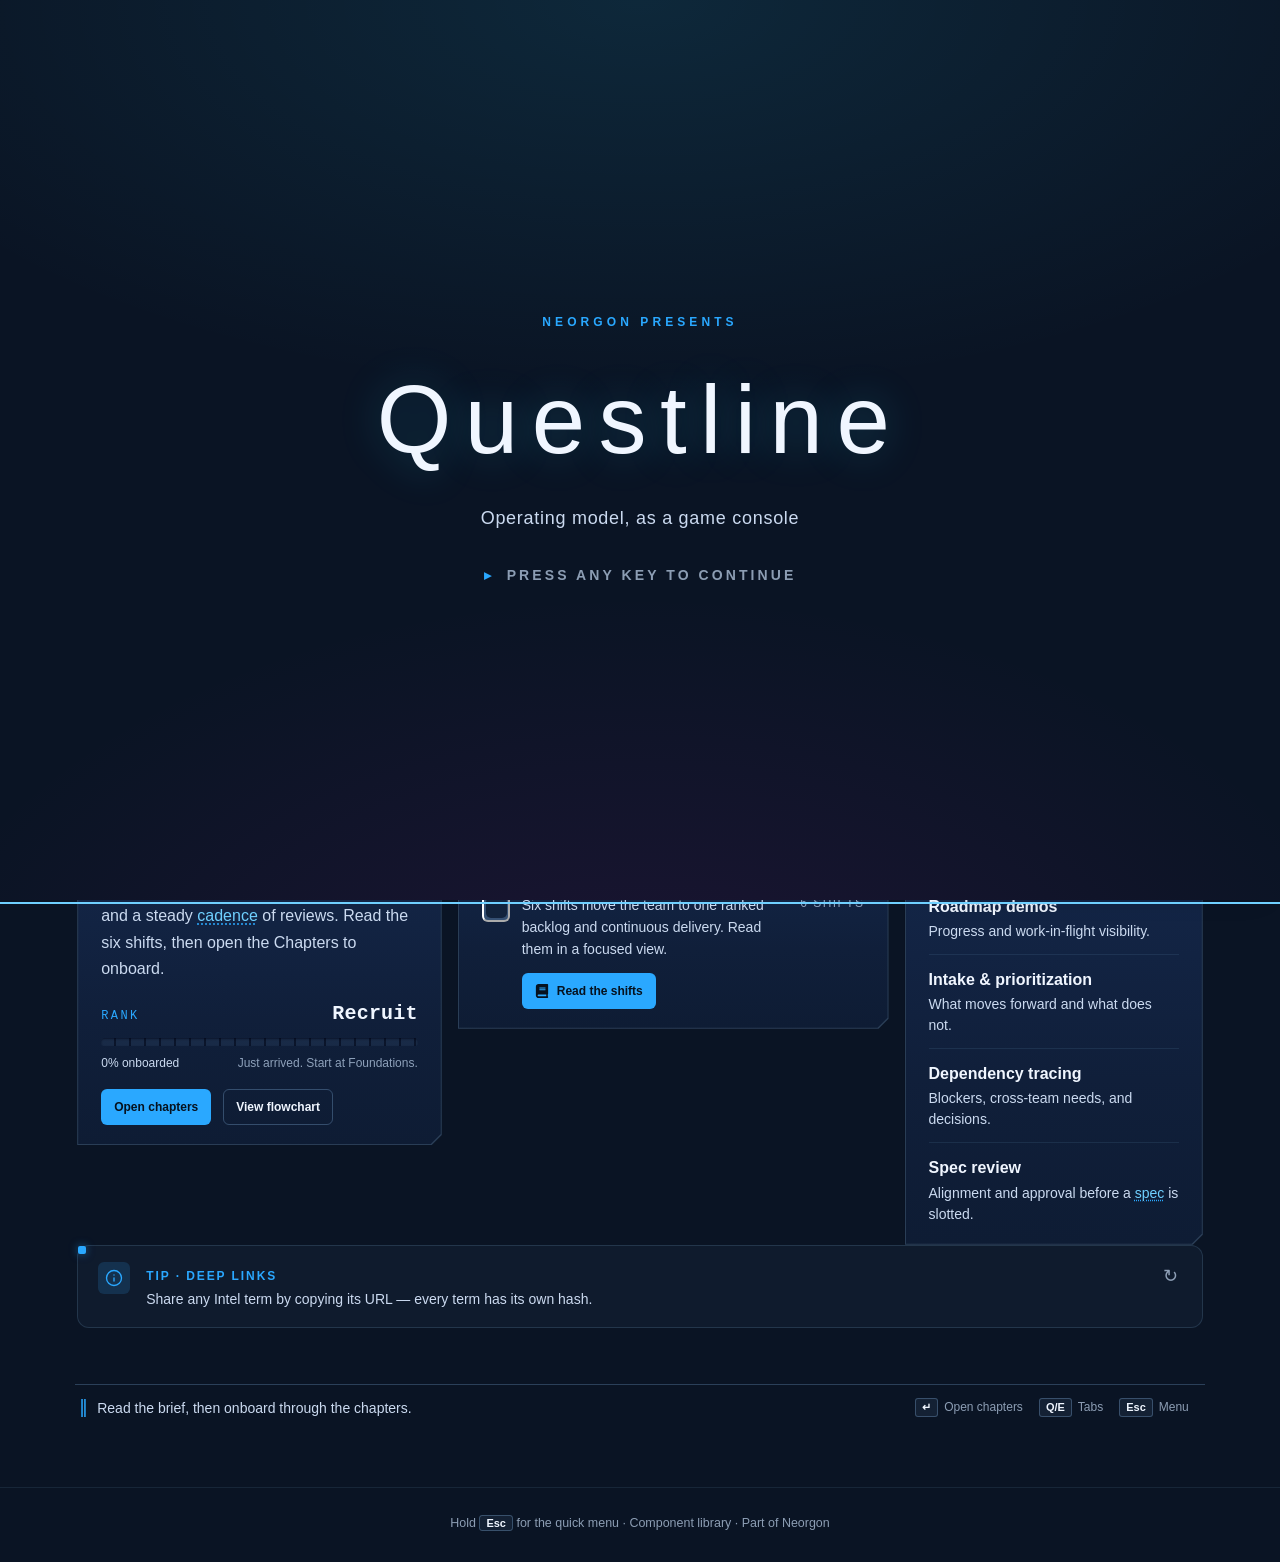
==== commit f173c800: "01" ====
--- a/index.html
+++ b/index.html
@@ -27,6 +27,7 @@
   <link rel="icon" type="image/x-icon" href="favicon.ico" />
   <link rel="manifest" href="manifest.json">
   <!-- Load CSS parts in parallel for faster first paint (was @import in style.css) -->
+  <link rel="stylesheet" href="https://cdn.neorgon.org/v1.0.0/styles/base.css">
   <link rel="stylesheet" href="css/parts/tokens.css">
   <link rel="stylesheet" href="css/parts/base.css">
   <link rel="stylesheet" href="css/parts/components.css">
--- a/css/parts/console.css
+++ b/css/parts/console.css
@@ -1,5 +1,5 @@
 /* ════════════════════════════════════════════════════════════
-   Questline — NieR-style game console (Disney-modern theme)
+   Questline — NieR-style game console (clean-modern theme)
    ════════════════════════════════════════════════════════════ */
 
 .console {
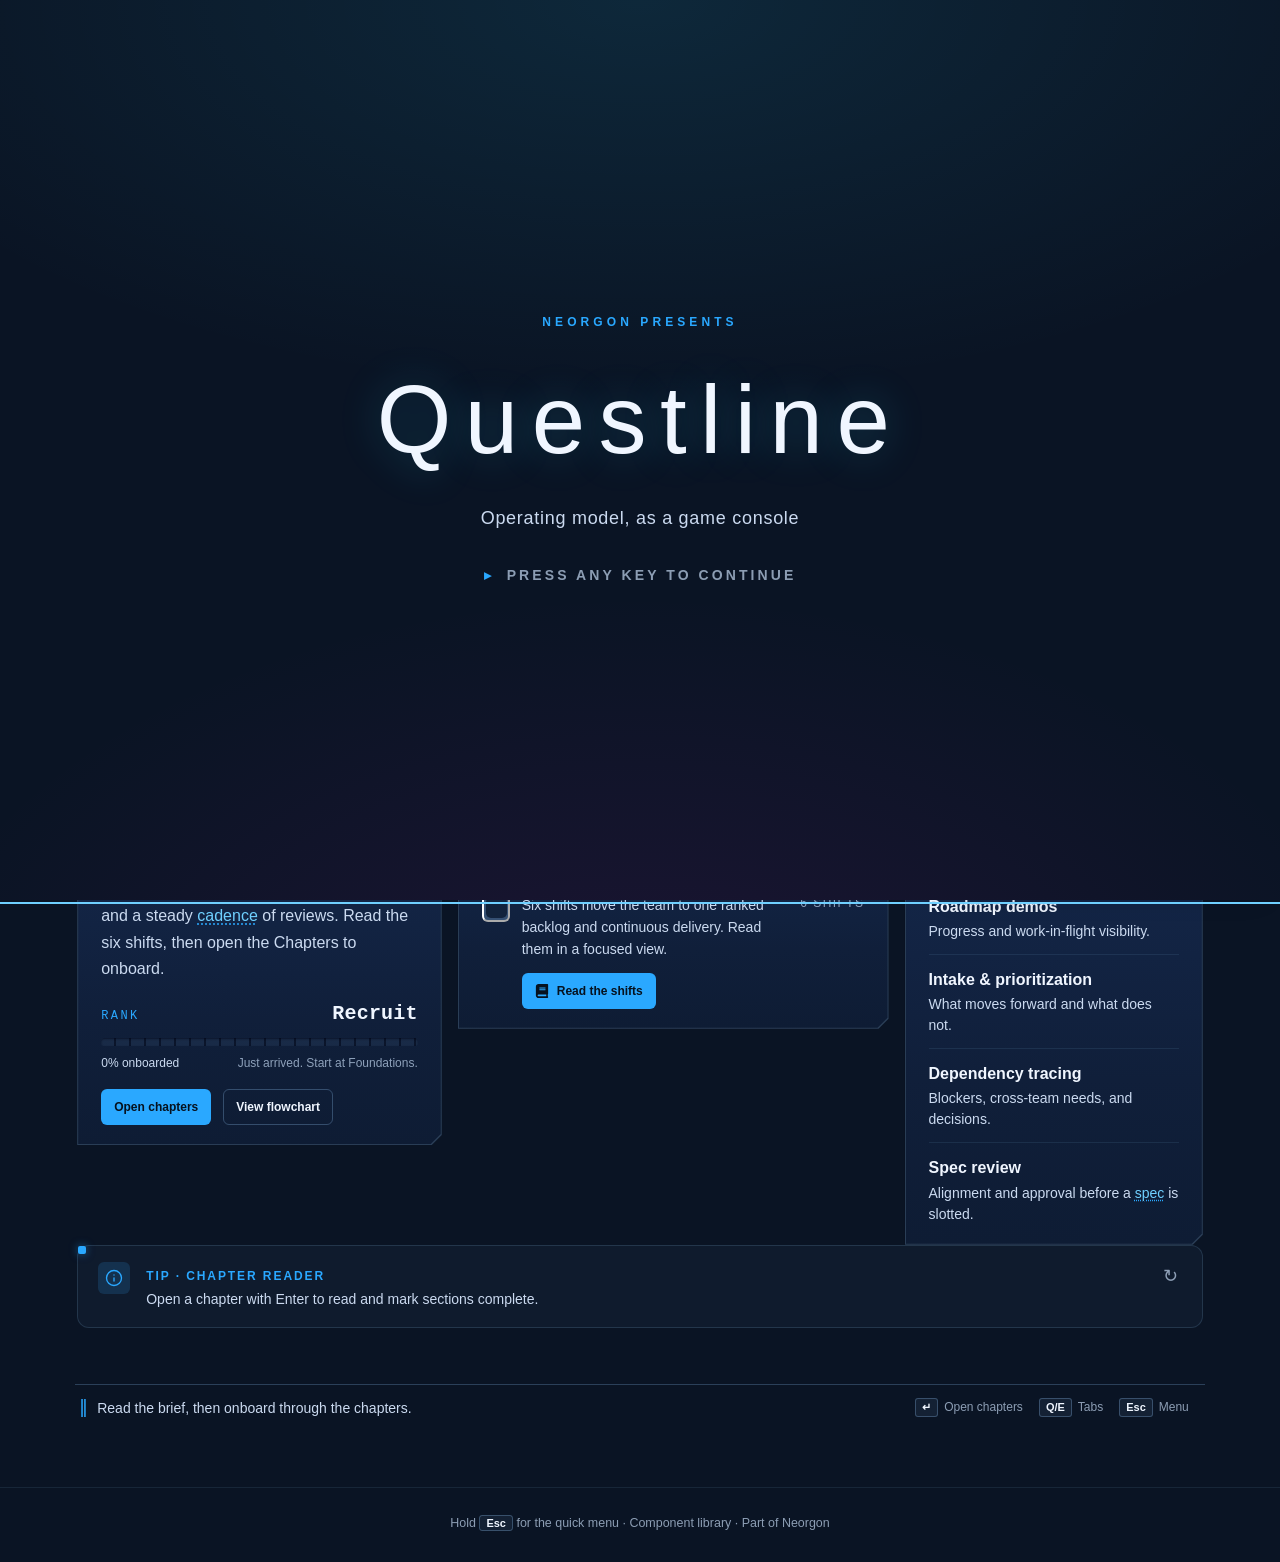
==== commit 40d52da5: "feat(analytics): kit-owned GoatCounter + CF beacons, CSP sweep, drop Plausible/GA tags" ====
--- a/index.html
+++ b/index.html
@@ -3,7 +3,7 @@
 <head>
   <meta charset="UTF-8">
   <meta name="viewport" content="width=device-width, initial-scale=1.0">
-  <meta http-equiv="Content-Security-Policy" content="default-src 'self'; base-uri 'self'; form-action 'self'; script-src 'self' https://esm.sh cdn.jsdelivr.net cdnjs.cloudflare.com https://challenges.cloudflare.com https://www.googletagmanager.com https://www.google-analytics.com https://plausible.io; style-src 'self' 'unsafe-inline' https://fonts.googleapis.com https://cdn.neorgon.org; font-src 'self' https://fonts.gstatic.com; img-src 'self' data: blob: https://*.convex.cloud https://img.clerk.com https://cdn.neorgon.org https://i.ytimg.com https://yt3.ggpht.com https://www.google-analytics.com; connect-src 'self' https://*.convex.cloud https://*.clerk.accounts.dev https://*.accounts.dev https://clerk-telemetry.com https://api.clerk.com https://challenges.cloudflare.com https://*.workers.dev https://www.google-analytics.com https://www.googletagmanager.com https://plausible.io; frame-src 'self' https://challenges.cloudflare.com https://*.clerk.accounts.dev https://*.accounts.dev https://www.youtube.com https://www.youtube-nocookie.com; worker-src 'self' blob:">
+  <meta http-equiv="Content-Security-Policy" content="default-src 'self'; base-uri 'self'; form-action 'self'; script-src 'self' https://esm.sh cdn.jsdelivr.net cdnjs.cloudflare.com https://challenges.cloudflare.com https://gc.zgo.at https://static.cloudflareinsights.com; style-src 'self' 'unsafe-inline' https://fonts.googleapis.com https://cdn.neorgon.org; font-src 'self' https://fonts.gstatic.com; img-src 'self' data: blob: https://*.convex.cloud https://img.clerk.com https://cdn.neorgon.org https://i.ytimg.com https://yt3.ggpht.com https://neorgon.goatcounter.com; connect-src 'self' https://*.convex.cloud https://*.clerk.accounts.dev https://*.accounts.dev https://clerk-telemetry.com https://api.clerk.com https://challenges.cloudflare.com https://*.workers.dev https://neorgon.goatcounter.com https://cloudflareinsights.com; frame-src 'self' https://challenges.cloudflare.com https://*.clerk.accounts.dev https://*.accounts.dev https://www.youtube.com https://www.youtube-nocookie.com; worker-src 'self' blob:">
   <meta name="referrer" content="strict-origin-when-cross-origin">
   <meta http-equiv="X-Content-Type-Options" content="nosniff">
   <title>Questline | Operating Model Skill Tree</title>
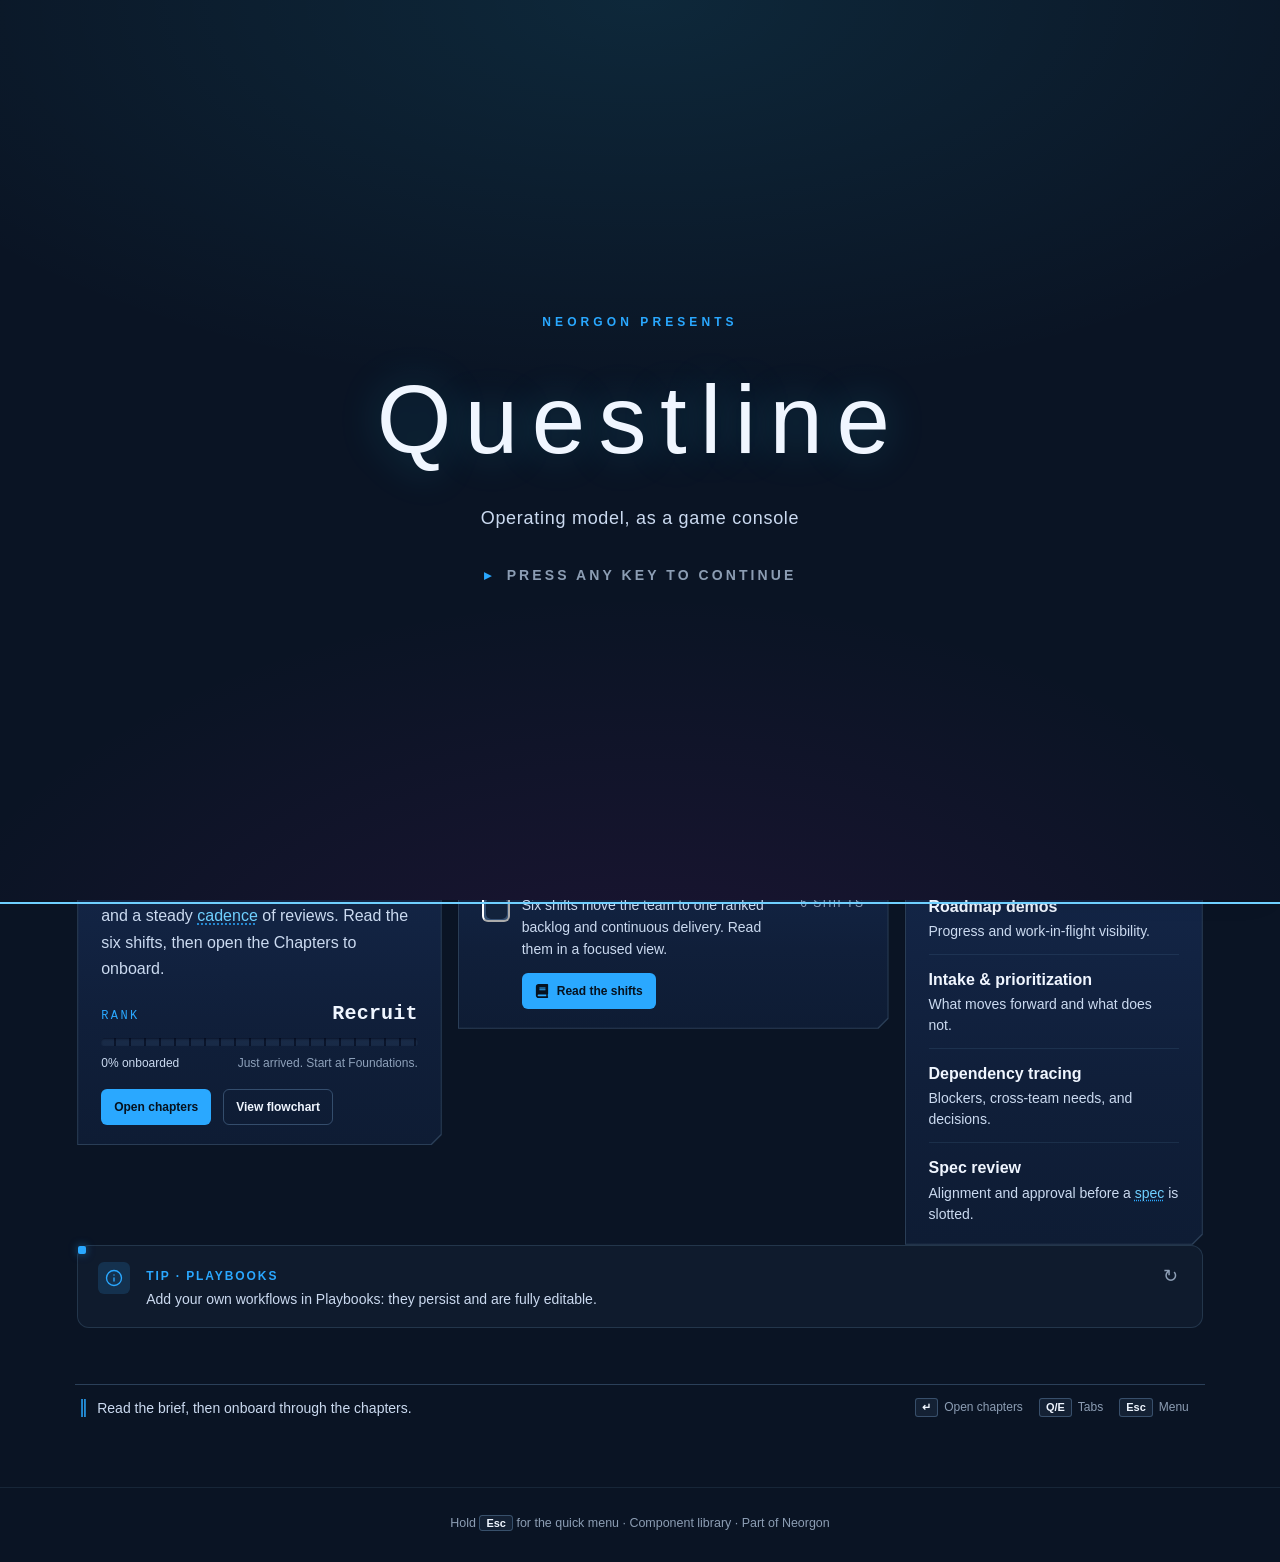
==== commit 152e7212: "feat(brand): hexagon favicon set and per-site header mark Every site now ships a generated seven-fil" ====
--- a/index.html
+++ b/index.html
@@ -3,6 +3,12 @@
 <head>
   <meta charset="UTF-8">
   <meta name="viewport" content="width=device-width, initial-scale=1.0">
+  <link rel="icon" type="image/svg+xml" href="/favicon.svg">
+  <link rel="icon" type="image/x-icon" href="/favicon.ico" sizes="16x16 32x32 48x48">
+  <link rel="apple-touch-icon" sizes="180x180" href="/apple-touch-icon.png">
+  <meta name="apple-mobile-web-app-title" content="Questline">
+  <link rel="manifest" href="/site.webmanifest">
+  <meta name="neo-mark" content="on">
   <meta http-equiv="Content-Security-Policy" content="default-src 'self'; base-uri 'self'; form-action 'self'; script-src 'self' https://esm.sh cdn.jsdelivr.net cdnjs.cloudflare.com https://challenges.cloudflare.com https://gc.zgo.at https://static.cloudflareinsights.com; style-src 'self' 'unsafe-inline' https://fonts.googleapis.com https://cdn.neorgon.org; font-src 'self' https://fonts.gstatic.com; img-src 'self' data: blob: https://*.convex.cloud https://img.clerk.com https://cdn.neorgon.org https://i.ytimg.com https://yt3.ggpht.com https://neorgon.goatcounter.com; connect-src 'self' https://*.convex.cloud https://*.clerk.accounts.dev https://*.accounts.dev https://clerk-telemetry.com https://api.clerk.com https://challenges.cloudflare.com https://*.workers.dev https://neorgon.goatcounter.com https://cloudflareinsights.com; frame-src 'self' https://challenges.cloudflare.com https://*.clerk.accounts.dev https://*.accounts.dev https://www.youtube.com https://www.youtube-nocookie.com; worker-src 'self' blob:">
   <meta name="referrer" content="strict-origin-when-cross-origin">
   <meta http-equiv="X-Content-Type-Options" content="nosniff">
@@ -24,8 +30,6 @@
   <meta property="og:image:width" content="1200">
   <meta property="og:image:height" content="630">
   <meta name="twitter:image" content="https://questline.neorgon.com/og-preview.jpg">
-  <link rel="icon" type="image/x-icon" href="favicon.ico" />
-  <link rel="manifest" href="manifest.json">
   <!-- Load CSS parts in parallel for faster first paint (was @import in style.css) -->
   <link rel="stylesheet" href="https://cdn.neorgon.org/v1.0.0/styles/base.css">
   <link rel="stylesheet" href="css/parts/tokens.css">
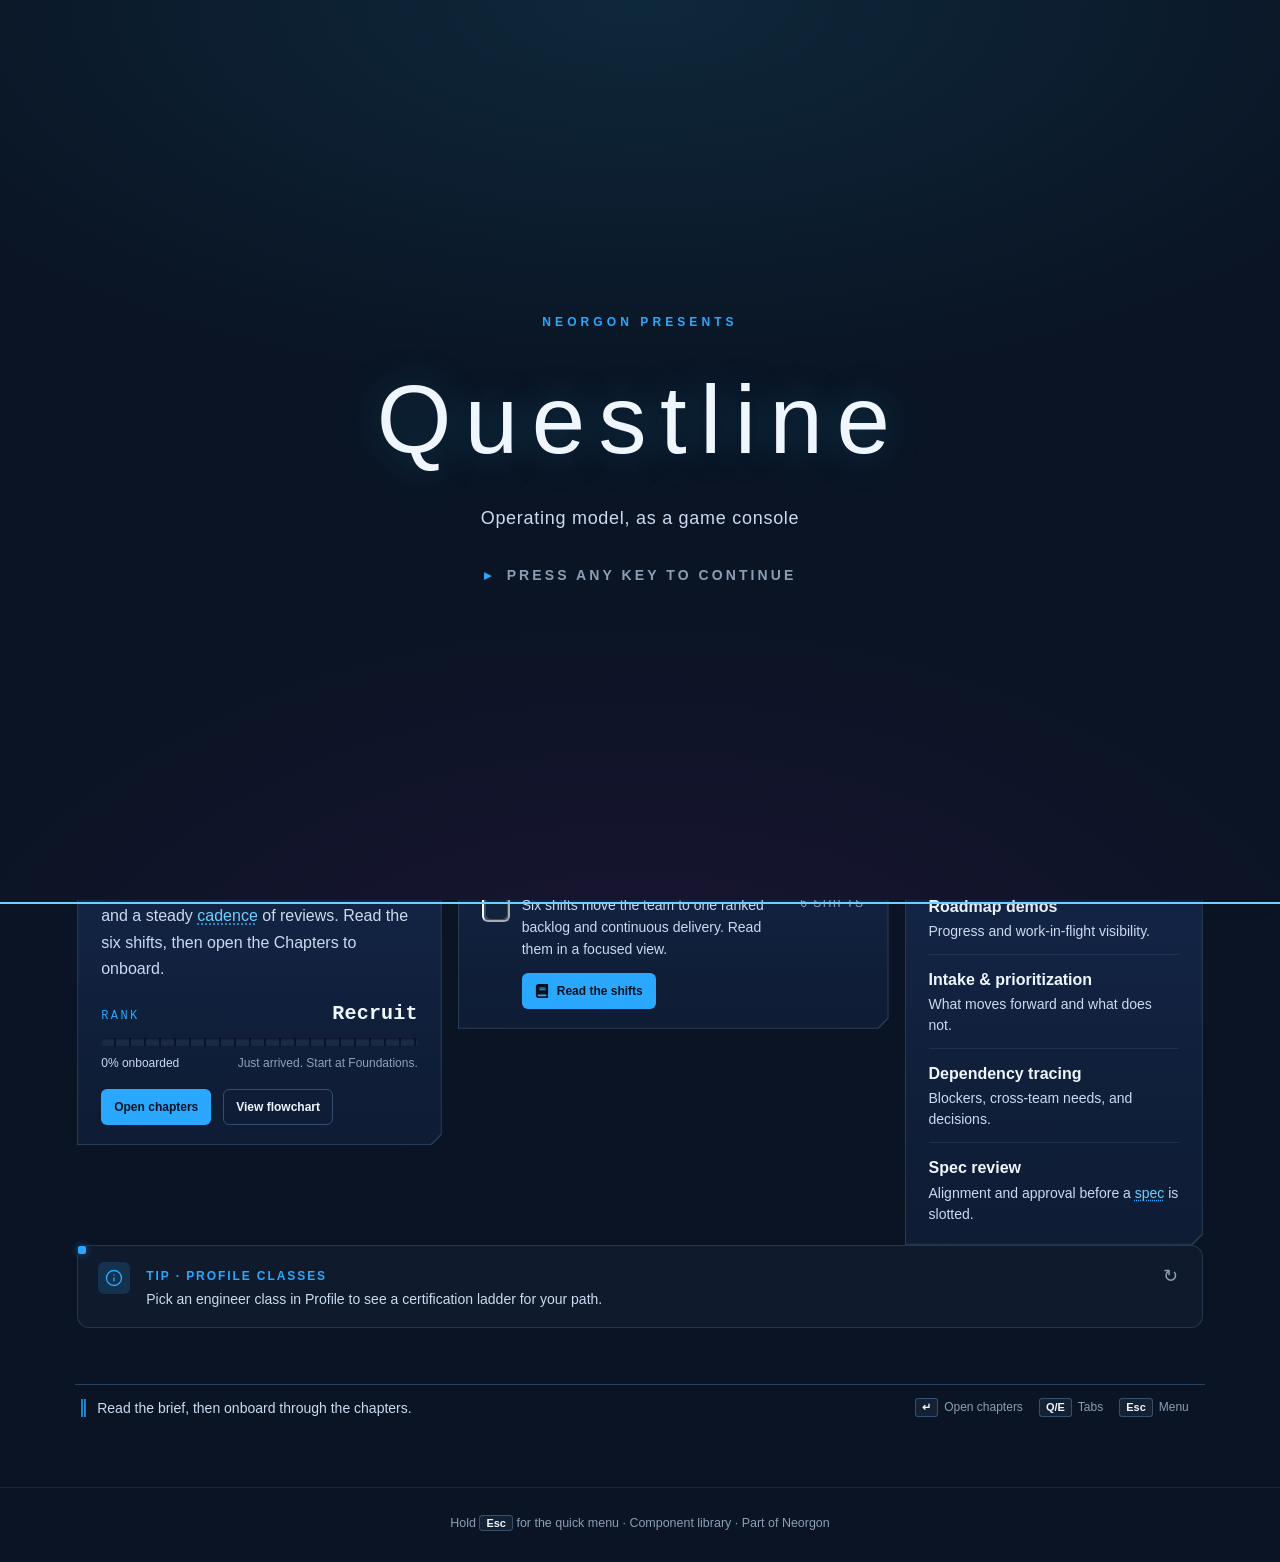
==== commit c2f4b1f8: "chore(csp): Drop meta tags that browsers ignore X-Content-Type-Options and frame-ancestors do nothin" ====
--- a/index.html
+++ b/index.html
@@ -9,9 +9,8 @@
   <meta name="apple-mobile-web-app-title" content="Questline">
   <link rel="manifest" href="/site.webmanifest">
   <meta name="neo-mark" content="on">
-  <meta http-equiv="Content-Security-Policy" content="default-src 'self'; base-uri 'self'; form-action 'self'; script-src 'self' https://esm.sh cdn.jsdelivr.net cdnjs.cloudflare.com https://challenges.cloudflare.com https://gc.zgo.at https://static.cloudflareinsights.com; style-src 'self' 'unsafe-inline' https://fonts.googleapis.com https://cdn.neorgon.org; font-src 'self' https://fonts.gstatic.com; img-src 'self' data: blob: https://*.convex.cloud https://img.clerk.com https://cdn.neorgon.org https://i.ytimg.com https://yt3.ggpht.com https://neorgon.goatcounter.com; connect-src 'self' https://*.convex.cloud https://*.clerk.accounts.dev https://*.accounts.dev https://clerk-telemetry.com https://api.clerk.com https://challenges.cloudflare.com https://*.workers.dev https://neorgon.goatcounter.com https://cloudflareinsights.com; frame-src 'self' https://challenges.cloudflare.com https://*.clerk.accounts.dev https://*.accounts.dev https://www.youtube.com https://www.youtube-nocookie.com; worker-src 'self' blob:">
+  <meta http-equiv="Content-Security-Policy" content="default-src 'self'; base-uri 'self'; form-action 'self'; script-src 'self' https://esm.sh cdn.jsdelivr.net cdnjs.cloudflare.com https://challenges.cloudflare.com https://gc.zgo.at https://static.cloudflareinsights.com; style-src 'self' 'unsafe-inline' https://fonts.googleapis.com https://cdn.neorgon.org; font-src 'self' https://fonts.gstatic.com; img-src 'self' data: blob: https://*.convex.cloud https://img.clerk.com https://cdn.neorgon.org https://i.ytimg.com https://yt3.ggpht.com https://neorgon.goatcounter.com; connect-src 'self' https://*.convex.cloud https://clerk.neorgon.com https://accounts.neorgon.com https://clerk-telemetry.com https://api.clerk.com https://challenges.cloudflare.com https://*.workers.dev https://neorgon.goatcounter.com https://cloudflareinsights.com; frame-src 'self' https://challenges.cloudflare.com https://clerk.neorgon.com https://accounts.neorgon.com https://www.youtube.com https://www.youtube-nocookie.com; worker-src 'self' blob:">
   <meta name="referrer" content="strict-origin-when-cross-origin">
-  <meta http-equiv="X-Content-Type-Options" content="nosniff">
   <title>Questline | Operating Model Skill Tree</title>
   <meta name="description" content="Turn a roadmap and prioritization operating model into a visual skill tree, with unlockable stages, ceremonies, and key dates">
   <meta property="og:title" content="Questline: Operating Model Skill Tree">
